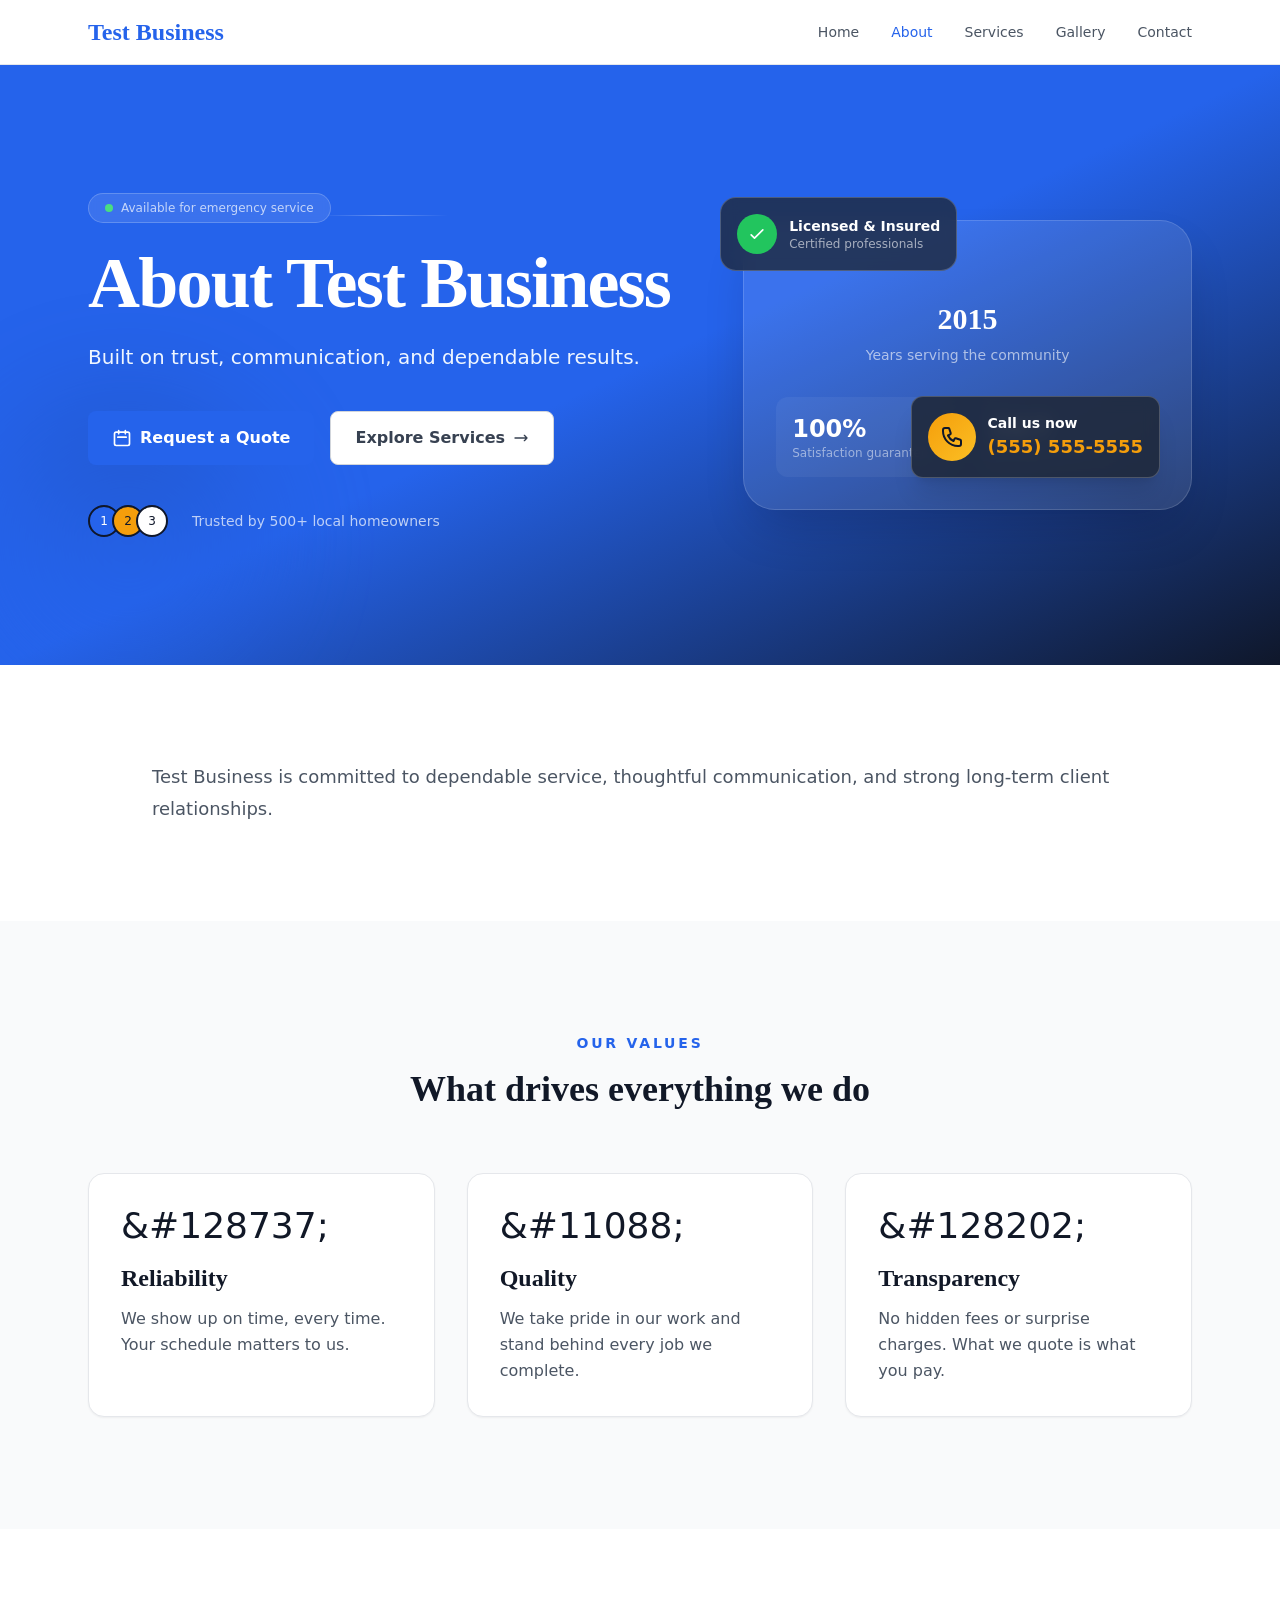
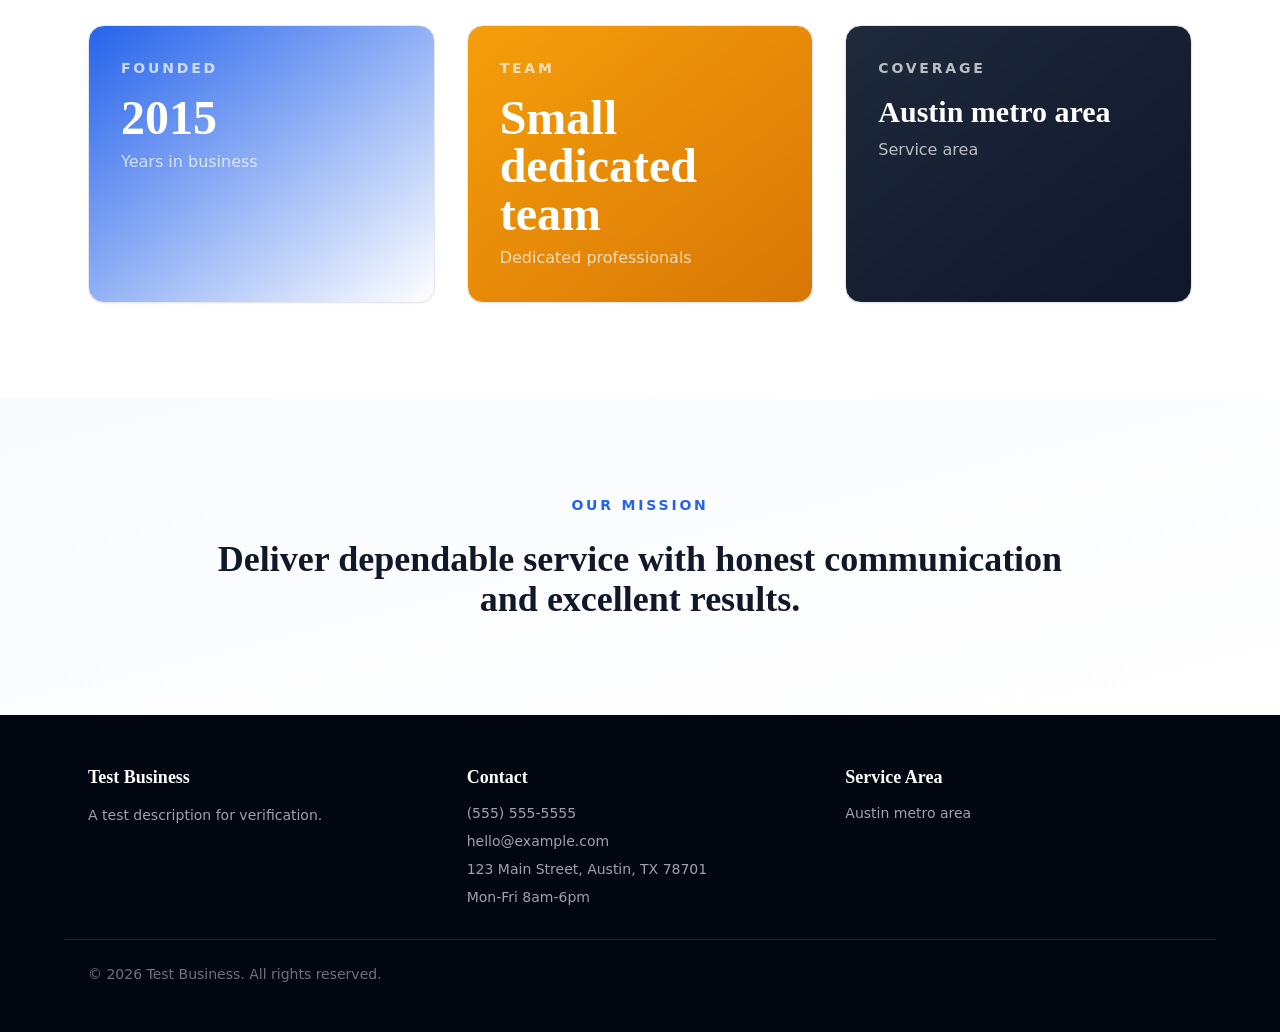
==== about/index.html @ 7e68ae22 "Deploy site from 5Pages" ====
<!DOCTYPE html><html lang="en" data-astro-cid-37fxchfa style="--primaryColor: #2563eb;--secondaryColor: #f59e0b;--displayFont: 'Playfair Display', Georgia, serif;--bodyFont: 'Inter', system-ui, sans-serif;"> <head><!-- Primary Meta Tags --><meta charset="utf-8"><meta name="viewport" content="width=device-width, initial-scale=1"><title>About Test Business</title><meta name="description" content="Learn about Test Business, the team, and the values behind the work."><meta name="author" content="Test Business"><meta name="robots" content="index, follow"><link rel="canonical" href="https://example.com/about/"><link rel="preconnect" href="https://fonts.googleapis.com"><link rel="preconnect" href="https://fonts.gstatic.com" crossorigin><link href="https://fonts.googleapis.com/css2?family=Inter:wght@400;500;600;700;800&family=Playfair+Display:wght@600;700&family=Cormorant+Garamond:wght@500;600;700&family=DM+Serif+Display:ital@0;1&family=Space+Grotesk:wght@500;700&family=Source+Sans+3:wght@400;500;600;700&display=swap" rel="stylesheet"><!-- Security & Anti-Phishing --><meta http-equiv="X-Frame-Options" content="SAMEORIGIN"><meta http-equiv="X-Content-Type-Options" content="nosniff"><meta http-equiv="X-XSS-Protection" content="1; mode=block"><meta name="referrer" content="strict-origin-when-cross-origin"><meta http-equiv="Content-Security-Policy" content="default-src 'self'; script-src 'self' https://unpkg.com https://cdnjs.cloudflare.com; style-src 'self' 'unsafe-inline' https://fonts.googleapis.com; font-src 'self' https://fonts.gstatic.com; img-src 'self' data: https:; connect-src 'self'; frame-src 'self' https://unpkg.com; base-uri 'self'; form-action 'self'; frame-ancestors 'self'; object-src 'none'"><!-- Open Graph / Facebook --><meta property="og:type" content="website"><meta property="og:url" content="https://example.com/about/"><meta property="og:title" content="About Test Business"><meta property="og:description" content="Learn about Test Business, the team, and the values behind the work."><meta property="og:site_name" content="Test Business"><meta property="og:locale" content="en_US"><meta property="og:image" content=""><meta property="og:image:width" content="1200"><meta property="og:image:height" content="630"><meta property="og:image:alt" content="About Test Business"><!-- Twitter --><meta name="twitter:card" content="summary_large_image"><meta name="twitter:url" content="https://example.com/about/"><meta name="twitter:title" content="About Test Business"><meta name="twitter:description" content="Learn about Test Business, the team, and the values behind the work."><meta name="twitter:image" content=""><!-- Additional SEO --><meta name="geo.placename" content="123 Main Street, Austin, TX 78701"><!-- Structured Data (JSON-LD) --><script type="application/ld+json">{"@context":"https://schema.org","@type":"LocalBusiness","name":"Test Business","description":"A professional local business website.","url":"https://example.com","telephone":"(555) 555-5555","email":"hello@example.com","address":{"@type":"PostalAddress","streetAddress":"123 Main Street, Austin, TX 78701","addressLocality":"","addressRegion":"","postalCode":"","addressCountry":"US"},"openingHours":"Mon-Fri 8am-6pm","sameAs":[]}</script><link rel="stylesheet" href="/_astro/about.smZhU6jT.css"></head> <body class="bg-white text-gray-900" data-astro-cid-37fxchfa style="--primaryColor: #2563eb;--secondaryColor: #f59e0b;--displayFont: 'Playfair Display', Georgia, serif;--bodyFont: 'Inter', system-ui, sans-serif;"> <a href="#main-content" class="sr-only focus:not-sr-only focus:absolute focus:left-4 focus:top-4 focus:z-50 focus:rounded focus:bg-white focus:px-4 focus:py-2 focus:text-sm focus:font-semibold focus:text-gray-900 focus:shadow" data-astro-cid-37fxchfa style="--primaryColor: #2563eb;--secondaryColor: #f59e0b;--displayFont: 'Playfair Display', Georgia, serif;--bodyFont: 'Inter', system-ui, sans-serif;">
Skip to content
</a> <header class="sticky top-0 z-40 border-b border-gray-200 backdrop-blur bg-white/95" data-astro-cid-37fxchfa style="--primaryColor: #2563eb;--secondaryColor: #f59e0b;--displayFont: 'Playfair Display', Georgia, serif;--bodyFont: 'Inter', system-ui, sans-serif;"> <nav class="mx-auto flex max-w-6xl items-center justify-between px-6 py-4" aria-label="Main navigation" data-astro-cid-37fxchfa style="--primaryColor: #2563eb;--secondaryColor: #f59e0b;--displayFont: 'Playfair Display', Georgia, serif;--bodyFont: 'Inter', system-ui, sans-serif;"> <a href="/" class="font-heading text-2xl font-bold text-primary" data-astro-cid-37fxchfa style="--primaryColor: #2563eb;--secondaryColor: #f59e0b;--displayFont: 'Playfair Display', Georgia, serif;--bodyFont: 'Inter', system-ui, sans-serif;">Test Business</a> <div class="hidden items-center gap-8 md:flex" data-astro-cid-37fxchfa style="--primaryColor: #2563eb;--secondaryColor: #f59e0b;--displayFont: 'Playfair Display', Georgia, serif;--bodyFont: 'Inter', system-ui, sans-serif;"> <a href="/" class="text-sm font-medium transition-colors hover:text-primary text-gray-600" data-astro-cid-37fxchfa style="--primaryColor: #2563eb;--secondaryColor: #f59e0b;--displayFont: 'Playfair Display', Georgia, serif;--bodyFont: 'Inter', system-ui, sans-serif;"> Home </a><a href="/about/" class="text-sm font-medium transition-colors hover:text-primary text-primary" data-astro-cid-37fxchfa style="--primaryColor: #2563eb;--secondaryColor: #f59e0b;--displayFont: 'Playfair Display', Georgia, serif;--bodyFont: 'Inter', system-ui, sans-serif;"> About </a><a href="/services/" class="text-sm font-medium transition-colors hover:text-primary text-gray-600" data-astro-cid-37fxchfa style="--primaryColor: #2563eb;--secondaryColor: #f59e0b;--displayFont: 'Playfair Display', Georgia, serif;--bodyFont: 'Inter', system-ui, sans-serif;"> Services </a><a href="/gallery/" class="text-sm font-medium transition-colors hover:text-primary text-gray-600" data-astro-cid-37fxchfa style="--primaryColor: #2563eb;--secondaryColor: #f59e0b;--displayFont: 'Playfair Display', Georgia, serif;--bodyFont: 'Inter', system-ui, sans-serif;"> Gallery </a><a href="/contact/" class="text-sm font-medium transition-colors hover:text-primary text-gray-600" data-astro-cid-37fxchfa style="--primaryColor: #2563eb;--secondaryColor: #f59e0b;--displayFont: 'Playfair Display', Georgia, serif;--bodyFont: 'Inter', system-ui, sans-serif;"> Contact </a> </div> <details class="relative md:hidden" data-astro-cid-37fxchfa style="--primaryColor: #2563eb;--secondaryColor: #f59e0b;--displayFont: 'Playfair Display', Georgia, serif;--bodyFont: 'Inter', system-ui, sans-serif;"> <summary class="list-none cursor-pointer rounded p-2 text-gray-700 focus:outline-none focus:ring-2 focus:ring-primary focus:ring-offset-2" aria-label="Open mobile navigation" data-astro-cid-37fxchfa style="--primaryColor: #2563eb;--secondaryColor: #f59e0b;--displayFont: 'Playfair Display', Georgia, serif;--bodyFont: 'Inter', system-ui, sans-serif;"> <svg class="h-6 w-6" fill="none" stroke="currentColor" viewBox="0 0 24 24" aria-hidden="true" data-astro-cid-37fxchfa style="--primaryColor: #2563eb;--secondaryColor: #f59e0b;--displayFont: 'Playfair Display', Georgia, serif;--bodyFont: 'Inter', system-ui, sans-serif;"> <path stroke-linecap="round" stroke-linejoin="round" stroke-width="2" d="M4 6h16M4 12h16M4 18h16" data-astro-cid-37fxchfa style="--primaryColor: #2563eb;--secondaryColor: #f59e0b;--displayFont: 'Playfair Display', Georgia, serif;--bodyFont: 'Inter', system-ui, sans-serif;"></path> </svg> </summary> <div class="absolute right-0 mt-3 min-w-48 rounded-xl border p-3 shadow-lg border-gray-200 bg-white" data-astro-cid-37fxchfa style="--primaryColor: #2563eb;--secondaryColor: #f59e0b;--displayFont: 'Playfair Display', Georgia, serif;--bodyFont: 'Inter', system-ui, sans-serif;"> <a href="/" class="block rounded-lg px-3 py-2 text-sm font-medium transition-colors hover:bg-gray-50 hover:text-primary text-gray-700" data-astro-cid-37fxchfa style="--primaryColor: #2563eb;--secondaryColor: #f59e0b;--displayFont: 'Playfair Display', Georgia, serif;--bodyFont: 'Inter', system-ui, sans-serif;"> Home </a><a href="/about/" class="block rounded-lg px-3 py-2 text-sm font-medium transition-colors hover:bg-gray-50 hover:text-primary bg-gray-50 text-primary" data-astro-cid-37fxchfa style="--primaryColor: #2563eb;--secondaryColor: #f59e0b;--displayFont: 'Playfair Display', Georgia, serif;--bodyFont: 'Inter', system-ui, sans-serif;"> About </a><a href="/services/" class="block rounded-lg px-3 py-2 text-sm font-medium transition-colors hover:bg-gray-50 hover:text-primary text-gray-700" data-astro-cid-37fxchfa style="--primaryColor: #2563eb;--secondaryColor: #f59e0b;--displayFont: 'Playfair Display', Georgia, serif;--bodyFont: 'Inter', system-ui, sans-serif;"> Services </a><a href="/gallery/" class="block rounded-lg px-3 py-2 text-sm font-medium transition-colors hover:bg-gray-50 hover:text-primary text-gray-700" data-astro-cid-37fxchfa style="--primaryColor: #2563eb;--secondaryColor: #f59e0b;--displayFont: 'Playfair Display', Georgia, serif;--bodyFont: 'Inter', system-ui, sans-serif;"> Gallery </a><a href="/contact/" class="block rounded-lg px-3 py-2 text-sm font-medium transition-colors hover:bg-gray-50 hover:text-primary text-gray-700" data-astro-cid-37fxchfa style="--primaryColor: #2563eb;--secondaryColor: #f59e0b;--displayFont: 'Playfair Display', Georgia, serif;--bodyFont: 'Inter', system-ui, sans-serif;"> Contact </a> </div> </details> </nav> </header> <main id="main-content" data-astro-cid-37fxchfa style="--primaryColor: #2563eb;--secondaryColor: #f59e0b;--displayFont: 'Playfair Display', Georgia, serif;--bodyFont: 'Inter', system-ui, sans-serif;">  <section class="relative overflow-hidden py-20 md:py-28 lg:py-32 bg-gradient-to-br from-primary via-primary to-slate-900 text-white"> <div class="absolute inset-0 overflow-hidden"> <div class="absolute -top-40 -right-40 h-80 w-80 rounded-full blur-3xl opacity-40 bg-[radial-gradient(circle_at_top_right,_rgba(255,255,255,0.18),_transparent_32%)]"></div> <div class="absolute bottom-0 left-0 h-64 w-64 rounded-full blur-3xl opacity-30 bg-gradient-to-t from-secondary/20 to-transparent"></div> <div class="absolute top-1/4 left-1/4 h-px w-32 bg-gradient-to-r from-white/0 via-white/30 to-white/0"></div> </div> <div class="relative mx-auto max-w-6xl px-6"> <div class="grid items-center gap-12 lg:grid-cols-[1.15fr_0.85fr]"> <div> <div class="inline-flex items-center gap-2 rounded-full border border-white/20 bg-white/10 px-4 py-1.5 text-xs font-medium backdrop-blur-sm"> <span class="h-2 w-2 rounded-full bg-green-400 animate-pulse"></span> <span class="text-white/70">Available for emergency service</span> </div> <h1 class="mt-6 font-heading text-4xl font-bold leading-[1.1] tracking-tight md:text-5xl lg:text-6xl xl:text-7xl">About Test Business</h1> <p class="mt-6 max-w-xl text-lg leading-relaxed md:text-xl text-blue-50">Built on trust, communication, and dependable results.</p> <div class="mt-10 flex flex-wrap gap-4"> <a href="/contact" class="inline-flex items-center gap-2 px-6 py-3.5 font-semibold transition-all hover:scale-105 hover:shadow-xl rounded-lg bg-primary text-white"> <svg class="h-5 w-5" fill="none" stroke="currentColor" viewBox="0 0 24 24"><path stroke-linecap="round" stroke-linejoin="round" stroke-width="2" d="M8 7V3m8 4V3m-9 8h10M5 21h14a2 2 0 002-2V7a2 2 0 00-2-2H5a2 2 0 00-2 2v12a2 2 0 002 2z"></path></svg>
Request a Quote
</a> <a href="/services" class="inline-flex items-center gap-2 px-6 py-3.5 font-semibold transition-all hover:bg-white/20 rounded-lg border border-gray-300 bg-white text-gray-700">
Explore Services
<svg class="h-4 w-4" fill="none" stroke="currentColor" viewBox="0 0 24 24"><path stroke-linecap="round" stroke-linejoin="round" stroke-width="2" d="M17 8l4 4m0 0l-4 4m4-4H3"></path></svg> </a> </div> <div class="mt-10 flex items-center gap-6 text-sm"> <div class="flex -space-x-2"> <div class="flex h-8 w-8 items-center justify-center rounded-full border-2 border-slate-900 text-xs font-medium bg-primary text-white">1</div><div class="flex h-8 w-8 items-center justify-center rounded-full border-2 border-slate-900 text-xs font-medium bg-secondary text-slate-900">2</div><div class="flex h-8 w-8 items-center justify-center rounded-full border-2 border-slate-900 text-xs font-medium bg-white text-slate-900">3</div> </div> <p class="text-white/70">Trusted by 500+ local homeowners</p> </div> </div> <div class="relative"> <div class="relative rounded-[2rem] border border-white/15 bg-white/10 p-8 text-center shadow-2xl shadow-slate-950/20 rounded-[2rem] border border-white/15 bg-white/10 p-10 text-white/80 shadow-2xl shadow-slate-950/20"> <div class="absolute -top-6 -left-6 rounded-2xl border border-white/20 bg-slate-800/80 p-4 backdrop-blur"> <div class="flex items-center gap-3"> <div class="flex h-10 w-10 items-center justify-center rounded-full bg-green-500"> <svg class="h-5 w-5 text-white" fill="none" stroke="currentColor" viewBox="0 0 24 24"><path stroke-linecap="round" stroke-linejoin="round" stroke-width="2" d="M5 13l4 4L19 7"></path></svg> </div> <div class="text-left"> <p class="text-sm font-semibold text-white">Licensed & Insured</p> <p class="text-xs text-white/60">Certified professionals</p> </div> </div> </div> <div class="mt-12"> <p class="font-heading text-3xl font-bold text-white">2015</p> <p class="mt-2 text-sm text-white/60">Years serving the community</p> </div> <div class="mt-8 grid grid-cols-2 gap-4 text-left"> <div class="rounded-xl bg-white/5 p-4"> <p class="text-2xl font-bold text-white">100%</p> <p class="text-xs text-white/50">Satisfaction guarantee</p> </div> <div class="rounded-xl bg-white/5 p-4"> <p class="text-2xl font-bold text-white">24/7</p> <p class="text-xs text-white/50">Emergency service</p> </div> </div> </div> <div class="absolute -bottom-4 -right-4 rounded-xl border border-white/20 bg-slate-800/90 p-4 shadow-xl backdrop-blur md:bottom-8 md:right-8"> <div class="flex items-center gap-3"> <div class="flex h-12 w-12 items-center justify-center rounded-full bg-gradient-to-br from-secondary to-amber-400"> <svg class="h-6 w-6 text-slate-900" fill="none" stroke="currentColor" viewBox="0 0 24 24"><path stroke-linecap="round" stroke-linejoin="round" stroke-width="2" d="M3 5a2 2 0 012-2h3.28a1 1 0 01.948.684l1.498 4.493a1 1 0 01-.502 1.21l-2.257 1.13a11.042 11.042 0 005.516 5.516l1.13-2.257a1 1 0 011.21-.502l4.493 1.498a1 1 0 01.684.949V19a2 2 0 01-2 2h-1C9.716 21 3 14.284 3 6V5z"></path></svg> </div> <div> <p class="text-sm font-semibold text-white">Call us now</p> <p class="text-lg font-bold text-secondary">(555) 555-5555</p> </div> </div> </div> </div> </div> </div> </section> <section class="py-16 md:py-24"> <div class="mx-auto max-w-5xl px-6"> <div class="prose max-w-none text-lg leading-8 text-gray-600"> <p>Test Business is committed to dependable service, thoughtful communication, and strong long-term client relationships.</p> </div> </div> </section> <section class="relative overflow-hidden py-20 md:py-28 bg-gray-50 py-16 md:py-24"> <div class="absolute inset-0 overflow-hidden"> <div class="absolute -right-32 -top-32 h-64 w-64 rounded-full bg-primary/10"></div> <div class="absolute -left-32 -bottom-32 h-64 w-64 rounded-full bg-secondary/10"></div> </div> <div class="relative mx-auto max-w-6xl px-6"> <div class="mx-auto mb-16 max-w-2xl text-center"> <p class="text-sm font-semibold uppercase tracking-[0.2em] text-primary">Our values</p> <h2 class="mt-4 font-heading text-4xl font-bold text-gray-900">What drives everything we do</h2> </div> <div class="grid gap-8 md:grid-cols-3"> <div class="group relative rounded-2xl border border-gray-200 bg-white p-8 shadow-sm transition-all hover:-translate-y-2 hover:shadow-xl"> <div class="absolute inset-0 rounded-2xl bg-gradient-to-br from-primary/5 to-secondary/5 opacity-0 transition-opacity group-hover:opacity-100"></div> <div class="relative"> <div class="text-4xl mb-4">&amp;#128737;</div> <h3 class="font-heading text-2xl font-semibold text-gray-900">Reliability</h3> <p class="mt-3 text-base leading-relaxed text-gray-600">We show up on time, every time. Your schedule matters to us.</p> </div> </div><div class="group relative rounded-2xl border border-gray-200 bg-white p-8 shadow-sm transition-all hover:-translate-y-2 hover:shadow-xl"> <div class="absolute inset-0 rounded-2xl bg-gradient-to-br from-primary/5 to-secondary/5 opacity-0 transition-opacity group-hover:opacity-100"></div> <div class="relative"> <div class="text-4xl mb-4">&amp;#11088;</div> <h3 class="font-heading text-2xl font-semibold text-gray-900">Quality</h3> <p class="mt-3 text-base leading-relaxed text-gray-600">We take pride in our work and stand behind every job we complete.</p> </div> </div><div class="group relative rounded-2xl border border-gray-200 bg-white p-8 shadow-sm transition-all hover:-translate-y-2 hover:shadow-xl"> <div class="absolute inset-0 rounded-2xl bg-gradient-to-br from-primary/5 to-secondary/5 opacity-0 transition-opacity group-hover:opacity-100"></div> <div class="relative"> <div class="text-4xl mb-4">&amp;#128202;</div> <h3 class="font-heading text-2xl font-semibold text-gray-900">Transparency</h3> <p class="mt-3 text-base leading-relaxed text-gray-600">No hidden fees or surprise charges. What we quote is what you pay.</p> </div> </div> </div> </div> </section> <section class="py-16 md:py-24"> <div class="mx-auto grid max-w-6xl gap-8 px-6 md:grid-cols-3"> <div class="relative overflow-hidden rounded-2xl bg-gradient-to-br from-primary to-primary/80 p-8 text-white rounded-2xl border border-gray-200 bg-white p-6 shadow-sm transition-transform hover:-translate-y-1 hover:shadow-lg"> <p class="text-sm font-semibold uppercase tracking-[0.2em] text-white/70">Founded</p> <h2 class="mt-4 font-heading text-5xl font-bold text-white">2015</h2> <p class="mt-2 text-white/70">Years in business</p> </div> <div class="relative overflow-hidden rounded-2xl bg-gradient-to-br from-secondary to-amber-600 p-8 text-white rounded-2xl border border-gray-200 bg-white p-6 shadow-sm transition-transform hover:-translate-y-1 hover:shadow-lg"> <p class="text-sm font-semibold uppercase tracking-[0.2em] text-white/70">Team</p> <h2 class="mt-4 font-heading text-5xl font-bold text-white">Small dedicated team</h2> <p class="mt-2 text-white/70">Dedicated professionals</p> </div> <div class="relative overflow-hidden rounded-2xl bg-gradient-to-br from-slate-800 to-slate-900 p-8 text-white rounded-2xl border border-gray-200 bg-white p-6 shadow-sm transition-transform hover:-translate-y-1 hover:shadow-lg"> <p class="text-sm font-semibold uppercase tracking-[0.2em] text-white/70">Coverage</p> <h2 class="mt-4 font-heading text-3xl font-bold text-white">Austin metro area</h2> <p class="mt-2 text-white/70">Service area</p> </div> </div> </section> <section class="bg-gradient-to-br from-slate-50 to-white py-20 md:py-24"> <div class="mx-auto max-w-4xl px-6 text-center"> <p class="text-sm font-semibold uppercase tracking-[0.2em] text-primary">Our mission</p> <h2 class="mt-6 font-heading text-3xl font-bold leading-relaxed md:text-4xl text-gray-900">Deliver dependable service with honest communication and excellent results.</h2> </div> </section>  </main> <footer class="bg-gray-950 text-gray-300 py-12" data-astro-cid-37fxchfa style="--primaryColor: #2563eb;--secondaryColor: #f59e0b;--displayFont: 'Playfair Display', Georgia, serif;--bodyFont: 'Inter', system-ui, sans-serif;"> <div class="mx-auto grid max-w-6xl gap-8 px-6 md:grid-cols-3" data-astro-cid-37fxchfa style="--primaryColor: #2563eb;--secondaryColor: #f59e0b;--displayFont: 'Playfair Display', Georgia, serif;--bodyFont: 'Inter', system-ui, sans-serif;"> <div data-astro-cid-37fxchfa style="--primaryColor: #2563eb;--secondaryColor: #f59e0b;--displayFont: 'Playfair Display', Georgia, serif;--bodyFont: 'Inter', system-ui, sans-serif;"> <h2 class="font-heading text-lg font-semibold text-white" data-astro-cid-37fxchfa style="--primaryColor: #2563eb;--secondaryColor: #f59e0b;--displayFont: 'Playfair Display', Georgia, serif;--bodyFont: 'Inter', system-ui, sans-serif;">Test Business</h2> <p class="mt-3 text-sm leading-6 text-gray-400" data-astro-cid-37fxchfa style="--primaryColor: #2563eb;--secondaryColor: #f59e0b;--displayFont: 'Playfair Display', Georgia, serif;--bodyFont: 'Inter', system-ui, sans-serif;">A test description for verification.</p> </div> <div data-astro-cid-37fxchfa style="--primaryColor: #2563eb;--secondaryColor: #f59e0b;--displayFont: 'Playfair Display', Georgia, serif;--bodyFont: 'Inter', system-ui, sans-serif;"> <h2 class="font-heading text-lg font-semibold text-white" data-astro-cid-37fxchfa style="--primaryColor: #2563eb;--secondaryColor: #f59e0b;--displayFont: 'Playfair Display', Georgia, serif;--bodyFont: 'Inter', system-ui, sans-serif;">Contact</h2> <div class="mt-3 space-y-2 text-sm text-gray-400" data-astro-cid-37fxchfa style="--primaryColor: #2563eb;--secondaryColor: #f59e0b;--displayFont: 'Playfair Display', Georgia, serif;--bodyFont: 'Inter', system-ui, sans-serif;"> <p data-astro-cid-37fxchfa style="--primaryColor: #2563eb;--secondaryColor: #f59e0b;--displayFont: 'Playfair Display', Georgia, serif;--bodyFont: 'Inter', system-ui, sans-serif;">(555) 555-5555</p> <p data-astro-cid-37fxchfa style="--primaryColor: #2563eb;--secondaryColor: #f59e0b;--displayFont: 'Playfair Display', Georgia, serif;--bodyFont: 'Inter', system-ui, sans-serif;">hello@example.com</p> <p data-astro-cid-37fxchfa style="--primaryColor: #2563eb;--secondaryColor: #f59e0b;--displayFont: 'Playfair Display', Georgia, serif;--bodyFont: 'Inter', system-ui, sans-serif;">123 Main Street, Austin, TX 78701</p> <p data-astro-cid-37fxchfa style="--primaryColor: #2563eb;--secondaryColor: #f59e0b;--displayFont: 'Playfair Display', Georgia, serif;--bodyFont: 'Inter', system-ui, sans-serif;">Mon-Fri 8am-6pm</p> </div> </div> <div data-astro-cid-37fxchfa style="--primaryColor: #2563eb;--secondaryColor: #f59e0b;--displayFont: 'Playfair Display', Georgia, serif;--bodyFont: 'Inter', system-ui, sans-serif;"> <h2 class="font-heading text-lg font-semibold text-white" data-astro-cid-37fxchfa style="--primaryColor: #2563eb;--secondaryColor: #f59e0b;--displayFont: 'Playfair Display', Georgia, serif;--bodyFont: 'Inter', system-ui, sans-serif;">Service Area</h2> <p class="mt-3 text-sm text-gray-400" data-astro-cid-37fxchfa style="--primaryColor: #2563eb;--secondaryColor: #f59e0b;--displayFont: 'Playfair Display', Georgia, serif;--bodyFont: 'Inter', system-ui, sans-serif;">Austin metro area</p> <div class="mt-4 flex flex-wrap gap-3" data-astro-cid-37fxchfa style="--primaryColor: #2563eb;--secondaryColor: #f59e0b;--displayFont: 'Playfair Display', Georgia, serif;--bodyFont: 'Inter', system-ui, sans-serif;">  </div> </div> </div> <div class="mx-auto mt-8 max-w-6xl border-t border-white/10 px-6 pt-6 text-sm text-gray-500" data-astro-cid-37fxchfa style="--primaryColor: #2563eb;--secondaryColor: #f59e0b;--displayFont: 'Playfair Display', Georgia, serif;--bodyFont: 'Inter', system-ui, sans-serif;">
&copy; 2026 Test Business. All rights reserved.
</div> </footer> </body></html>
---- _astro/about.smZhU6jT.css ----
*,:before,:after{--tw-border-spacing-x: 0;--tw-border-spacing-y: 0;--tw-translate-x: 0;--tw-translate-y: 0;--tw-rotate: 0;--tw-skew-x: 0;--tw-skew-y: 0;--tw-scale-x: 1;--tw-scale-y: 1;--tw-pan-x: ;--tw-pan-y: ;--tw-pinch-zoom: ;--tw-scroll-snap-strictness: proximity;--tw-gradient-from-position: ;--tw-gradient-via-position: ;--tw-gradient-to-position: ;--tw-ordinal: ;--tw-slashed-zero: ;--tw-numeric-figure: ;--tw-numeric-spacing: ;--tw-numeric-fraction: ;--tw-ring-inset: ;--tw-ring-offset-width: 0px;--tw-ring-offset-color: #fff;--tw-ring-color: rgb(59 130 246 / .5);--tw-ring-offset-shadow: 0 0 #0000;--tw-ring-shadow: 0 0 #0000;--tw-shadow: 0 0 #0000;--tw-shadow-colored: 0 0 #0000;--tw-blur: ;--tw-brightness: ;--tw-contrast: ;--tw-grayscale: ;--tw-hue-rotate: ;--tw-invert: ;--tw-saturate: ;--tw-sepia: ;--tw-drop-shadow: ;--tw-backdrop-blur: ;--tw-backdrop-brightness: ;--tw-backdrop-contrast: ;--tw-backdrop-grayscale: ;--tw-backdrop-hue-rotate: ;--tw-backdrop-invert: ;--tw-backdrop-opacity: ;--tw-backdrop-saturate: ;--tw-backdrop-sepia: ;--tw-contain-size: ;--tw-contain-layout: ;--tw-contain-paint: ;--tw-contain-style: }::backdrop{--tw-border-spacing-x: 0;--tw-border-spacing-y: 0;--tw-translate-x: 0;--tw-translate-y: 0;--tw-rotate: 0;--tw-skew-x: 0;--tw-skew-y: 0;--tw-scale-x: 1;--tw-scale-y: 1;--tw-pan-x: ;--tw-pan-y: ;--tw-pinch-zoom: ;--tw-scroll-snap-strictness: proximity;--tw-gradient-from-position: ;--tw-gradient-via-position: ;--tw-gradient-to-position: ;--tw-ordinal: ;--tw-slashed-zero: ;--tw-numeric-figure: ;--tw-numeric-spacing: ;--tw-numeric-fraction: ;--tw-ring-inset: ;--tw-ring-offset-width: 0px;--tw-ring-offset-color: #fff;--tw-ring-color: rgb(59 130 246 / .5);--tw-ring-offset-shadow: 0 0 #0000;--tw-ring-shadow: 0 0 #0000;--tw-shadow: 0 0 #0000;--tw-shadow-colored: 0 0 #0000;--tw-blur: ;--tw-brightness: ;--tw-contrast: ;--tw-grayscale: ;--tw-hue-rotate: ;--tw-invert: ;--tw-saturate: ;--tw-sepia: ;--tw-drop-shadow: ;--tw-backdrop-blur: ;--tw-backdrop-brightness: ;--tw-backdrop-contrast: ;--tw-backdrop-grayscale: ;--tw-backdrop-hue-rotate: ;--tw-backdrop-invert: ;--tw-backdrop-opacity: ;--tw-backdrop-saturate: ;--tw-backdrop-sepia: ;--tw-contain-size: ;--tw-contain-layout: ;--tw-contain-paint: ;--tw-contain-style: }*,:before,:after{box-sizing:border-box;border-width:0;border-style:solid;border-color:#e5e7eb}:before,:after{--tw-content: ""}html,:host{line-height:1.5;-webkit-text-size-adjust:100%;-moz-tab-size:4;-o-tab-size:4;tab-size:4;font-family:ui-sans-serif,system-ui,sans-serif,"Apple Color Emoji","Segoe UI Emoji",Segoe UI Symbol,"Noto Color Emoji";font-feature-settings:normal;font-variation-settings:normal;-webkit-tap-highlight-color:transparent}body{margin:0;line-height:inherit}hr{height:0;color:inherit;border-top-width:1px}abbr:where([title]){-webkit-text-decoration:underline dotted;text-decoration:underline dotted}h1,h2,h3,h4,h5,h6{font-size:inherit;font-weight:inherit}a{color:inherit;text-decoration:inherit}b,strong{font-weight:bolder}code,kbd,samp,pre{font-family:ui-monospace,SFMono-Regular,Menlo,Monaco,Consolas,Liberation Mono,Courier New,monospace;font-feature-settings:normal;font-variation-settings:normal;font-size:1em}small{font-size:80%}sub,sup{font-size:75%;line-height:0;position:relative;vertical-align:baseline}sub{bottom:-.25em}sup{top:-.5em}table{text-indent:0;border-color:inherit;border-collapse:collapse}button,input,optgroup,select,textarea{font-family:inherit;font-feature-settings:inherit;font-variation-settings:inherit;font-size:100%;font-weight:inherit;line-height:inherit;letter-spacing:inherit;color:inherit;margin:0;padding:0}button,select{text-transform:none}button,input:where([type=button]),input:where([type=reset]),input:where([type=submit]){-webkit-appearance:button;background-color:transparent;background-image:none}:-moz-focusring{outline:auto}:-moz-ui-invalid{box-shadow:none}progress{vertical-align:baseline}::-webkit-inner-spin-button,::-webkit-outer-spin-button{height:auto}[type=search]{-webkit-appearance:textfield;outline-offset:-2px}::-webkit-search-decoration{-webkit-appearance:none}::-webkit-file-upload-button{-webkit-appearance:button;font:inherit}summary{display:list-item}blockquote,dl,dd,h1,h2,h3,h4,h5,h6,hr,figure,p,pre{margin:0}fieldset{margin:0;padding:0}legend{padding:0}ol,ul,menu{list-style:none;margin:0;padding:0}dialog{padding:0}textarea{resize:vertical}input::-moz-placeholder,textarea::-moz-placeholder{opacity:1;color:#9ca3af}input::placeholder,textarea::placeholder{opacity:1;color:#9ca3af}button,[role=button]{cursor:pointer}:disabled{cursor:default}img,svg,video,canvas,audio,iframe,embed,object{display:block;vertical-align:middle}img,video{max-width:100%;height:auto}[hidden]:where(:not([hidden=until-found])){display:none}html{scroll-behavior:smooth}body{--tw-bg-opacity: 1;background-color:rgb(255 255 255 / var(--tw-bg-opacity, 1));--tw-text-opacity: 1;color:rgb(17 24 39 / var(--tw-text-opacity, 1));-webkit-font-smoothing:antialiased;-moz-osx-font-smoothing:grayscale;font-family:var(--font-body)}h1,h2,h3,h4{font-family:var(--font-display)}.sr-only{position:absolute;width:1px;height:1px;padding:0;margin:-1px;overflow:hidden;clip:rect(0,0,0,0);white-space:nowrap;border-width:0}.absolute{position:absolute}.relative{position:relative}.sticky{position:sticky}.inset-0{inset:0}.-bottom-32{bottom:-8rem}.-bottom-4{bottom:-1rem}.-bottom-6{bottom:-1.5rem}.-left-32{left:-8rem}.-left-6{left:-1.5rem}.-right-20{right:-5rem}.-right-32{right:-8rem}.-right-4{right:-1rem}.-right-40{right:-10rem}.-top-20{top:-5rem}.-top-3{top:-.75rem}.-top-32{top:-8rem}.-top-4{top:-1rem}.-top-40{top:-10rem}.-top-6{top:-1.5rem}.bottom-0{bottom:0}.bottom-1\/4{bottom:25%}.bottom-4{bottom:1rem}.left-0{left:0}.left-1\/2{left:50%}.left-1\/4{left:25%}.left-4{left:1rem}.left-\[-9999px\]{left:-9999px}.right-0{right:0}.right-1\/4{right:25%}.right-4{right:1rem}.top-0{top:0}.top-1\/4{top:25%}.z-40{z-index:40}.mx-auto{margin-left:auto;margin-right:auto}.mb-12{margin-bottom:3rem}.mb-16{margin-bottom:4rem}.mb-2{margin-bottom:.5rem}.mb-4{margin-bottom:1rem}.mt-0\.5{margin-top:.125rem}.mt-1{margin-top:.25rem}.mt-10{margin-top:2.5rem}.mt-12{margin-top:3rem}.mt-2{margin-top:.5rem}.mt-3{margin-top:.75rem}.mt-4{margin-top:1rem}.mt-6{margin-top:1.5rem}.mt-8{margin-top:2rem}.block{display:block}.flex{display:flex}.inline-flex{display:inline-flex}.grid{display:grid}.hidden{display:none}.aspect-\[4\/3\]{aspect-ratio:4/3}.h-10{height:2.5rem}.h-12{height:3rem}.h-16{height:4rem}.h-2{height:.5rem}.h-24{height:6rem}.h-32{height:8rem}.h-4{height:1rem}.h-40{height:10rem}.h-5{height:1.25rem}.h-6{height:1.5rem}.h-64{height:16rem}.h-72{height:18rem}.h-8{height:2rem}.h-80{height:20rem}.h-96{height:24rem}.h-full{height:100%}.h-px{height:1px}.max-h-0{max-height:0px}.min-h-\[70vh\]{min-height:70vh}.w-10{width:2.5rem}.w-12{width:3rem}.w-16{width:4rem}.w-2{width:.5rem}.w-24{width:6rem}.w-32{width:8rem}.w-4{width:1rem}.w-40{width:10rem}.w-5{width:1.25rem}.w-6{width:1.5rem}.w-64{width:16rem}.w-8{width:2rem}.w-80{width:20rem}.w-96{width:24rem}.w-full{width:100%}.min-w-48{min-width:12rem}.max-w-2xl{max-width:42rem}.max-w-4xl{max-width:56rem}.max-w-5xl{max-width:64rem}.max-w-6xl{max-width:72rem}.max-w-md{max-width:28rem}.max-w-none{max-width:none}.max-w-xl{max-width:36rem}.flex-shrink-0{flex-shrink:0}.-translate-x-1\/2{--tw-translate-x: -50%;transform:translate(var(--tw-translate-x),var(--tw-translate-y)) rotate(var(--tw-rotate)) skew(var(--tw-skew-x)) skewY(var(--tw-skew-y)) scaleX(var(--tw-scale-x)) scaleY(var(--tw-scale-y))}.translate-y-4{--tw-translate-y: 1rem;transform:translate(var(--tw-translate-x),var(--tw-translate-y)) rotate(var(--tw-rotate)) skew(var(--tw-skew-x)) skewY(var(--tw-skew-y)) scaleX(var(--tw-scale-x)) scaleY(var(--tw-scale-y))}.rotate-\[0\.2deg\]{--tw-rotate: .2deg;transform:translate(var(--tw-translate-x),var(--tw-translate-y)) rotate(var(--tw-rotate)) skew(var(--tw-skew-x)) skewY(var(--tw-skew-y)) scaleX(var(--tw-scale-x)) scaleY(var(--tw-scale-y))}.transform{transform:translate(var(--tw-translate-x),var(--tw-translate-y)) rotate(var(--tw-rotate)) skew(var(--tw-skew-x)) skewY(var(--tw-skew-y)) scaleX(var(--tw-scale-x)) scaleY(var(--tw-scale-y))}@keyframes pulse{50%{opacity:.5}}.animate-pulse{animation:pulse 2s cubic-bezier(.4,0,.6,1) infinite}.cursor-pointer{cursor:pointer}.resize-y{resize:vertical}.list-none{list-style-type:none}.grid-cols-1{grid-template-columns:repeat(1,minmax(0,1fr))}.grid-cols-2{grid-template-columns:repeat(2,minmax(0,1fr))}.flex-col{flex-direction:column}.flex-wrap{flex-wrap:wrap}.items-start{align-items:flex-start}.items-center{align-items:center}.justify-center{justify-content:center}.justify-between{justify-content:space-between}.gap-1{gap:.25rem}.gap-12{gap:3rem}.gap-2{gap:.5rem}.gap-3{gap:.75rem}.gap-4{gap:1rem}.gap-6{gap:1.5rem}.gap-8{gap:2rem}.-space-x-2>:not([hidden])~:not([hidden]){--tw-space-x-reverse: 0;margin-right:calc(-.5rem * var(--tw-space-x-reverse));margin-left:calc(-.5rem * calc(1 - var(--tw-space-x-reverse)))}.space-y-2>:not([hidden])~:not([hidden]){--tw-space-y-reverse: 0;margin-top:calc(.5rem * calc(1 - var(--tw-space-y-reverse)));margin-bottom:calc(.5rem * var(--tw-space-y-reverse))}.space-y-3>:not([hidden])~:not([hidden]){--tw-space-y-reverse: 0;margin-top:calc(.75rem * calc(1 - var(--tw-space-y-reverse)));margin-bottom:calc(.75rem * var(--tw-space-y-reverse))}.space-y-4>:not([hidden])~:not([hidden]){--tw-space-y-reverse: 0;margin-top:calc(1rem * calc(1 - var(--tw-space-y-reverse)));margin-bottom:calc(1rem * var(--tw-space-y-reverse))}.space-y-5>:not([hidden])~:not([hidden]){--tw-space-y-reverse: 0;margin-top:calc(1.25rem * calc(1 - var(--tw-space-y-reverse)));margin-bottom:calc(1.25rem * var(--tw-space-y-reverse))}.overflow-hidden{overflow:hidden}.rounded{border-radius:.25rem}.rounded-2xl{border-radius:1rem}.rounded-3xl{border-radius:1.5rem}.rounded-\[2rem\]{border-radius:2rem}.rounded-full{border-radius:9999px}.rounded-lg{border-radius:.5rem}.rounded-xl{border-radius:.75rem}.border{border-width:1px}.border-2{border-width:2px}.border-b{border-bottom-width:1px}.border-t{border-top-width:1px}.border-dashed{border-style:dashed}.border-gray-100{--tw-border-opacity: 1;border-color:rgb(243 244 246 / var(--tw-border-opacity, 1))}.border-gray-200{--tw-border-opacity: 1;border-color:rgb(229 231 235 / var(--tw-border-opacity, 1))}.border-gray-300{--tw-border-opacity: 1;border-color:rgb(209 213 219 / var(--tw-border-opacity, 1))}.border-green-200{--tw-border-opacity: 1;border-color:rgb(187 247 208 / var(--tw-border-opacity, 1))}.border-slate-600{--tw-border-opacity: 1;border-color:rgb(71 85 105 / var(--tw-border-opacity, 1))}.border-slate-900{--tw-border-opacity: 1;border-color:rgb(15 23 42 / var(--tw-border-opacity, 1))}.border-white\/10{border-color:#ffffff1a}.border-white\/15{border-color:#ffffff26}.border-white\/20{border-color:#fff3}.border-white\/30{border-color:#ffffff4d}.bg-gray-100{--tw-bg-opacity: 1;background-color:rgb(243 244 246 / var(--tw-bg-opacity, 1))}.bg-gray-50{--tw-bg-opacity: 1;background-color:rgb(249 250 251 / var(--tw-bg-opacity, 1))}.bg-gray-950{--tw-bg-opacity: 1;background-color:rgb(3 7 18 / var(--tw-bg-opacity, 1))}.bg-green-400{--tw-bg-opacity: 1;background-color:rgb(74 222 128 / var(--tw-bg-opacity, 1))}.bg-green-50{--tw-bg-opacity: 1;background-color:rgb(240 253 244 / var(--tw-bg-opacity, 1))}.bg-green-500{--tw-bg-opacity: 1;background-color:rgb(34 197 94 / var(--tw-bg-opacity, 1))}.bg-primary{background-color:var(--color-primary, #2563eb)}.bg-secondary{background-color:var(--color-secondary, #f59e0b)}.bg-slate-800\/80{background-color:#1e293bcc}.bg-slate-800\/90{background-color:#1e293be6}.bg-slate-900{--tw-bg-opacity: 1;background-color:rgb(15 23 42 / var(--tw-bg-opacity, 1))}.bg-slate-950{--tw-bg-opacity: 1;background-color:rgb(2 6 23 / var(--tw-bg-opacity, 1))}.bg-slate-950\/95{background-color:#020617f2}.bg-white{--tw-bg-opacity: 1;background-color:rgb(255 255 255 / var(--tw-bg-opacity, 1))}.bg-white\/10{background-color:#ffffff1a}.bg-white\/5{background-color:#ffffff0d}.bg-white\/95{background-color:#fffffff2}.bg-\[radial-gradient\(circle_at_top_right\,_rgba\(255\,255\,255\,0\.18\)\,_transparent_32\%\)\]{background-image:radial-gradient(circle at top right,rgba(255,255,255,.18),transparent 32%)}.bg-gradient-to-b{background-image:linear-gradient(to bottom,var(--tw-gradient-stops))}.bg-gradient-to-br{background-image:linear-gradient(to bottom right,var(--tw-gradient-stops))}.bg-gradient-to-r{background-image:linear-gradient(to right,var(--tw-gradient-stops))}.bg-gradient-to-t{background-image:linear-gradient(to top,var(--tw-gradient-stops))}.from-gray-50{--tw-gradient-from: #f9fafb var(--tw-gradient-from-position);--tw-gradient-to: rgb(249 250 251 / 0) var(--tw-gradient-to-position);--tw-gradient-stops: var(--tw-gradient-from), var(--tw-gradient-to)}.from-primary{--tw-gradient-from: var(--color-primary, #2563eb) var(--tw-gradient-from-position);--tw-gradient-to: rgb(255 255 255 / 0) var(--tw-gradient-to-position);--tw-gradient-stops: var(--tw-gradient-from), var(--tw-gradient-to)}.from-secondary{--tw-gradient-from: var(--color-secondary, #f59e0b) var(--tw-gradient-from-position);--tw-gradient-to: rgb(255 255 255 / 0) var(--tw-gradient-to-position);--tw-gradient-stops: var(--tw-gradient-from), var(--tw-gradient-to)}.from-slate-50{--tw-gradient-from: #f8fafc var(--tw-gradient-from-position);--tw-gradient-to: rgb(248 250 252 / 0) var(--tw-gradient-to-position);--tw-gradient-stops: var(--tw-gradient-from), var(--tw-gradient-to)}.from-slate-800{--tw-gradient-from: #1e293b var(--tw-gradient-from-position);--tw-gradient-to: rgb(30 41 59 / 0) var(--tw-gradient-to-position);--tw-gradient-stops: var(--tw-gradient-from), var(--tw-gradient-to)}.from-slate-900{--tw-gradient-from: #0f172a var(--tw-gradient-from-position);--tw-gradient-to: rgb(15 23 42 / 0) var(--tw-gradient-to-position);--tw-gradient-stops: var(--tw-gradient-from), var(--tw-gradient-to)}.from-slate-900\/80{--tw-gradient-from: rgb(15 23 42 / .8) var(--tw-gradient-from-position);--tw-gradient-to: rgb(15 23 42 / 0) var(--tw-gradient-to-position);--tw-gradient-stops: var(--tw-gradient-from), var(--tw-gradient-to)}.from-white{--tw-gradient-from: #fff var(--tw-gradient-from-position);--tw-gradient-to: rgb(255 255 255 / 0) var(--tw-gradient-to-position);--tw-gradient-stops: var(--tw-gradient-from), var(--tw-gradient-to)}.from-white\/0{--tw-gradient-from: rgb(255 255 255 / 0) var(--tw-gradient-from-position);--tw-gradient-to: rgb(255 255 255 / 0) var(--tw-gradient-to-position);--tw-gradient-stops: var(--tw-gradient-from), var(--tw-gradient-to)}.via-gray-50{--tw-gradient-to: rgb(249 250 251 / 0) var(--tw-gradient-to-position);--tw-gradient-stops: var(--tw-gradient-from), #f9fafb var(--tw-gradient-via-position), var(--tw-gradient-to)}.via-gray-50\/50{--tw-gradient-to: rgb(249 250 251 / 0) var(--tw-gradient-to-position);--tw-gradient-stops: var(--tw-gradient-from), rgb(249 250 251 / .5) var(--tw-gradient-via-position), var(--tw-gradient-to)}.via-primary{--tw-gradient-to: rgb(255 255 255 / 0) var(--tw-gradient-to-position);--tw-gradient-stops: var(--tw-gradient-from), var(--color-primary, #2563eb) var(--tw-gradient-via-position), var(--tw-gradient-to)}.via-slate-800{--tw-gradient-to: rgb(30 41 59 / 0) var(--tw-gradient-to-position);--tw-gradient-stops: var(--tw-gradient-from), #1e293b var(--tw-gradient-via-position), var(--tw-gradient-to)}.via-slate-900\/20{--tw-gradient-to: rgb(15 23 42 / 0) var(--tw-gradient-to-position);--tw-gradient-stops: var(--tw-gradient-from), rgb(15 23 42 / .2) var(--tw-gradient-via-position), var(--tw-gradient-to)}.via-transparent{--tw-gradient-to: rgb(0 0 0 / 0) var(--tw-gradient-to-position);--tw-gradient-stops: var(--tw-gradient-from), transparent var(--tw-gradient-via-position), var(--tw-gradient-to)}.via-white{--tw-gradient-to: rgb(255 255 255 / 0) var(--tw-gradient-to-position);--tw-gradient-stops: var(--tw-gradient-from), #fff var(--tw-gradient-via-position), var(--tw-gradient-to)}.via-white\/30{--tw-gradient-to: rgb(255 255 255 / 0) var(--tw-gradient-to-position);--tw-gradient-stops: var(--tw-gradient-from), rgb(255 255 255 / .3) var(--tw-gradient-via-position), var(--tw-gradient-to)}.to-amber-400{--tw-gradient-to: #fbbf24 var(--tw-gradient-to-position)}.to-amber-600{--tw-gradient-to: #d97706 var(--tw-gradient-to-position)}.to-slate-900{--tw-gradient-to: #0f172a var(--tw-gradient-to-position)}.to-transparent{--tw-gradient-to: transparent var(--tw-gradient-to-position)}.to-white{--tw-gradient-to: #fff var(--tw-gradient-to-position)}.to-white\/0{--tw-gradient-to: rgb(255 255 255 / 0) var(--tw-gradient-to-position)}.object-cover{-o-object-fit:cover;object-fit:cover}.p-10{padding:2.5rem}.p-2{padding:.5rem}.p-3{padding:.75rem}.p-4{padding:1rem}.p-6{padding:1.5rem}.p-8{padding:2rem}.px-3{padding-left:.75rem;padding-right:.75rem}.px-4{padding-left:1rem;padding-right:1rem}.px-6{padding-left:1.5rem;padding-right:1.5rem}.px-8{padding-left:2rem;padding-right:2rem}.py-1{padding-top:.25rem;padding-bottom:.25rem}.py-1\.5{padding-top:.375rem;padding-bottom:.375rem}.py-12{padding-top:3rem;padding-bottom:3rem}.py-16{padding-top:4rem;padding-bottom:4rem}.py-2{padding-top:.5rem;padding-bottom:.5rem}.py-20{padding-top:5rem;padding-bottom:5rem}.py-3{padding-top:.75rem;padding-bottom:.75rem}.py-3\.5{padding-top:.875rem;padding-bottom:.875rem}.py-4{padding-top:1rem;padding-bottom:1rem}.pb-6{padding-bottom:1.5rem}.pr-4{padding-right:1rem}.pt-6{padding-top:1.5rem}.text-left{text-align:left}.text-center{text-align:center}.font-heading{font-family:Playfair Display,Georgia,serif}.text-2xl{font-size:1.5rem;line-height:2rem}.text-3xl{font-size:1.875rem;line-height:2.25rem}.text-4xl{font-size:2.25rem;line-height:2.5rem}.text-5xl{font-size:3rem;line-height:1}.text-base{font-size:1rem;line-height:1.5rem}.text-lg{font-size:1.125rem;line-height:1.75rem}.text-sm{font-size:.875rem;line-height:1.25rem}.text-xl{font-size:1.25rem;line-height:1.75rem}.text-xs{font-size:.75rem;line-height:1rem}.font-bold{font-weight:700}.font-medium{font-weight:500}.font-semibold{font-weight:600}.uppercase{text-transform:uppercase}.leading-6{line-height:1.5rem}.leading-7{line-height:1.75rem}.leading-8{line-height:2rem}.leading-\[1\.1\]{line-height:1.1}.leading-relaxed{line-height:1.625}.tracking-\[0\.24em\]{letter-spacing:.24em}.tracking-\[0\.2em\]{letter-spacing:.2em}.tracking-tight{letter-spacing:-.025em}.text-blue-50{--tw-text-opacity: 1;color:rgb(239 246 255 / var(--tw-text-opacity, 1))}.text-gray-300{--tw-text-opacity: 1;color:rgb(209 213 219 / var(--tw-text-opacity, 1))}.text-gray-400{--tw-text-opacity: 1;color:rgb(156 163 175 / var(--tw-text-opacity, 1))}.text-gray-500{--tw-text-opacity: 1;color:rgb(107 114 128 / var(--tw-text-opacity, 1))}.text-gray-600{--tw-text-opacity: 1;color:rgb(75 85 99 / var(--tw-text-opacity, 1))}.text-gray-700{--tw-text-opacity: 1;color:rgb(55 65 81 / var(--tw-text-opacity, 1))}.text-gray-900{--tw-text-opacity: 1;color:rgb(17 24 39 / var(--tw-text-opacity, 1))}.text-green-500{--tw-text-opacity: 1;color:rgb(34 197 94 / var(--tw-text-opacity, 1))}.text-green-800{--tw-text-opacity: 1;color:rgb(22 101 52 / var(--tw-text-opacity, 1))}.text-green-900{--tw-text-opacity: 1;color:rgb(20 83 45 / var(--tw-text-opacity, 1))}.text-primary{color:var(--color-primary, #2563eb)}.text-secondary{color:var(--color-secondary, #f59e0b)}.text-slate-300{--tw-text-opacity: 1;color:rgb(203 213 225 / var(--tw-text-opacity, 1))}.text-slate-600{--tw-text-opacity: 1;color:rgb(71 85 105 / var(--tw-text-opacity, 1))}.text-slate-900{--tw-text-opacity: 1;color:rgb(15 23 42 / var(--tw-text-opacity, 1))}.text-slate-950{--tw-text-opacity: 1;color:rgb(2 6 23 / var(--tw-text-opacity, 1))}.text-white{--tw-text-opacity: 1;color:rgb(255 255 255 / var(--tw-text-opacity, 1))}.text-white\/50{color:#ffffff80}.text-white\/60{color:#fff9}.text-white\/70{color:#ffffffb3}.text-white\/80{color:#fffc}.underline-offset-4{text-underline-offset:4px}.opacity-0{opacity:0}.opacity-30{opacity:.3}.opacity-40{opacity:.4}.shadow-2xl{--tw-shadow: 0 25px 50px -12px rgb(0 0 0 / .25);--tw-shadow-colored: 0 25px 50px -12px var(--tw-shadow-color);box-shadow:var(--tw-ring-offset-shadow, 0 0 #0000),var(--tw-ring-shadow, 0 0 #0000),var(--tw-shadow)}.shadow-lg{--tw-shadow: 0 10px 15px -3px rgb(0 0 0 / .1), 0 4px 6px -4px rgb(0 0 0 / .1);--tw-shadow-colored: 0 10px 15px -3px var(--tw-shadow-color), 0 4px 6px -4px var(--tw-shadow-color);box-shadow:var(--tw-ring-offset-shadow, 0 0 #0000),var(--tw-ring-shadow, 0 0 #0000),var(--tw-shadow)}.shadow-sm{--tw-shadow: 0 1px 2px 0 rgb(0 0 0 / .05);--tw-shadow-colored: 0 1px 2px 0 var(--tw-shadow-color);box-shadow:var(--tw-ring-offset-shadow, 0 0 #0000),var(--tw-ring-shadow, 0 0 #0000),var(--tw-shadow)}.shadow-xl{--tw-shadow: 0 20px 25px -5px rgb(0 0 0 / .1), 0 8px 10px -6px rgb(0 0 0 / .1);--tw-shadow-colored: 0 20px 25px -5px var(--tw-shadow-color), 0 8px 10px -6px var(--tw-shadow-color);box-shadow:var(--tw-ring-offset-shadow, 0 0 #0000),var(--tw-ring-shadow, 0 0 #0000),var(--tw-shadow)}.shadow-slate-950\/20{--tw-shadow-color: rgb(2 6 23 / .2);--tw-shadow: var(--tw-shadow-colored)}.shadow-slate-950\/30{--tw-shadow-color: rgb(2 6 23 / .3);--tw-shadow: var(--tw-shadow-colored)}.outline-none{outline:2px solid transparent;outline-offset:2px}.blur-3xl{--tw-blur: blur(64px);filter:var(--tw-blur) var(--tw-brightness) var(--tw-contrast) var(--tw-grayscale) var(--tw-hue-rotate) var(--tw-invert) var(--tw-saturate) var(--tw-sepia) var(--tw-drop-shadow)}.filter{filter:var(--tw-blur) var(--tw-brightness) var(--tw-contrast) var(--tw-grayscale) var(--tw-hue-rotate) var(--tw-invert) var(--tw-saturate) var(--tw-sepia) var(--tw-drop-shadow)}.backdrop-blur{--tw-backdrop-blur: blur(8px);backdrop-filter:var(--tw-backdrop-blur) var(--tw-backdrop-brightness) var(--tw-backdrop-contrast) var(--tw-backdrop-grayscale) var(--tw-backdrop-hue-rotate) var(--tw-backdrop-invert) var(--tw-backdrop-opacity) var(--tw-backdrop-saturate) var(--tw-backdrop-sepia)}.backdrop-blur-sm{--tw-backdrop-blur: blur(4px);backdrop-filter:var(--tw-backdrop-blur) var(--tw-backdrop-brightness) var(--tw-backdrop-contrast) var(--tw-backdrop-grayscale) var(--tw-backdrop-hue-rotate) var(--tw-backdrop-invert) var(--tw-backdrop-opacity) var(--tw-backdrop-saturate) var(--tw-backdrop-sepia)}.transition{transition-property:color,background-color,border-color,text-decoration-color,fill,stroke,opacity,box-shadow,transform,filter,backdrop-filter;transition-timing-function:cubic-bezier(.4,0,.2,1);transition-duration:.15s}.transition-all{transition-property:all;transition-timing-function:cubic-bezier(.4,0,.2,1);transition-duration:.15s}.transition-colors{transition-property:color,background-color,border-color,text-decoration-color,fill,stroke;transition-timing-function:cubic-bezier(.4,0,.2,1);transition-duration:.15s}.transition-opacity{transition-property:opacity;transition-timing-function:cubic-bezier(.4,0,.2,1);transition-duration:.15s}.transition-transform{transition-property:transform;transition-timing-function:cubic-bezier(.4,0,.2,1);transition-duration:.15s}.duration-300{transition-duration:.3s}.duration-500{transition-duration:.5s}:root{--color-primary: #2563eb;--color-secondary: #f59e0b;--font-display: "Playfair Display", Georgia, serif;--font-body: "Inter", system-ui, sans-serif}@media (prefers-reduced-motion: no-preference){html{scroll-behavior:smooth}}.placeholder\:text-gray-400::-moz-placeholder{--tw-text-opacity: 1;color:rgb(156 163 175 / var(--tw-text-opacity, 1))}.placeholder\:text-gray-400::placeholder{--tw-text-opacity: 1;color:rgb(156 163 175 / var(--tw-text-opacity, 1))}.hover\:-translate-y-0\.5:hover{--tw-translate-y: -.125rem;transform:translate(var(--tw-translate-x),var(--tw-translate-y)) rotate(var(--tw-rotate)) skew(var(--tw-skew-x)) skewY(var(--tw-skew-y)) scaleX(var(--tw-scale-x)) scaleY(var(--tw-scale-y))}.hover\:-translate-y-1:hover{--tw-translate-y: -.25rem;transform:translate(var(--tw-translate-x),var(--tw-translate-y)) rotate(var(--tw-rotate)) skew(var(--tw-skew-x)) skewY(var(--tw-skew-y)) scaleX(var(--tw-scale-x)) scaleY(var(--tw-scale-y))}.hover\:-translate-y-2:hover{--tw-translate-y: -.5rem;transform:translate(var(--tw-translate-x),var(--tw-translate-y)) rotate(var(--tw-rotate)) skew(var(--tw-skew-x)) skewY(var(--tw-skew-y)) scaleX(var(--tw-scale-x)) scaleY(var(--tw-scale-y))}.hover\:scale-105:hover{--tw-scale-x: 1.05;--tw-scale-y: 1.05;transform:translate(var(--tw-translate-x),var(--tw-translate-y)) rotate(var(--tw-rotate)) skew(var(--tw-skew-x)) skewY(var(--tw-skew-y)) scaleX(var(--tw-scale-x)) scaleY(var(--tw-scale-y))}.hover\:bg-gray-50:hover{--tw-bg-opacity: 1;background-color:rgb(249 250 251 / var(--tw-bg-opacity, 1))}.hover\:bg-slate-800:hover{--tw-bg-opacity: 1;background-color:rgb(30 41 59 / var(--tw-bg-opacity, 1))}.hover\:bg-white\/10:hover{background-color:#ffffff1a}.hover\:bg-white\/20:hover{background-color:#fff3}.hover\:bg-white\/5:hover{background-color:#ffffff0d}.hover\:text-primary:hover{color:var(--color-primary, #2563eb)}.hover\:text-white:hover{--tw-text-opacity: 1;color:rgb(255 255 255 / var(--tw-text-opacity, 1))}.hover\:underline:hover{text-decoration-line:underline}.hover\:opacity-90:hover{opacity:.9}.hover\:shadow-lg:hover{--tw-shadow: 0 10px 15px -3px rgb(0 0 0 / .1), 0 4px 6px -4px rgb(0 0 0 / .1);--tw-shadow-colored: 0 10px 15px -3px var(--tw-shadow-color), 0 4px 6px -4px var(--tw-shadow-color);box-shadow:var(--tw-ring-offset-shadow, 0 0 #0000),var(--tw-ring-shadow, 0 0 #0000),var(--tw-shadow)}.hover\:shadow-md:hover{--tw-shadow: 0 4px 6px -1px rgb(0 0 0 / .1), 0 2px 4px -2px rgb(0 0 0 / .1);--tw-shadow-colored: 0 4px 6px -1px var(--tw-shadow-color), 0 2px 4px -2px var(--tw-shadow-color);box-shadow:var(--tw-ring-offset-shadow, 0 0 #0000),var(--tw-ring-shadow, 0 0 #0000),var(--tw-shadow)}.hover\:shadow-xl:hover{--tw-shadow: 0 20px 25px -5px rgb(0 0 0 / .1), 0 8px 10px -6px rgb(0 0 0 / .1);--tw-shadow-colored: 0 20px 25px -5px var(--tw-shadow-color), 0 8px 10px -6px var(--tw-shadow-color);box-shadow:var(--tw-ring-offset-shadow, 0 0 #0000),var(--tw-ring-shadow, 0 0 #0000),var(--tw-shadow)}.focus\:not-sr-only:focus{position:static;width:auto;height:auto;padding:0;margin:0;overflow:visible;clip:auto;white-space:normal}.focus\:absolute:focus{position:absolute}.focus\:left-4:focus{left:1rem}.focus\:top-4:focus{top:1rem}.focus\:z-50:focus{z-index:50}.focus\:rounded:focus{border-radius:.25rem}.focus\:border-primary:focus{border-color:var(--color-primary, #2563eb)}.focus\:bg-white:focus{--tw-bg-opacity: 1;background-color:rgb(255 255 255 / var(--tw-bg-opacity, 1))}.focus\:px-4:focus{padding-left:1rem;padding-right:1rem}.focus\:py-2:focus{padding-top:.5rem;padding-bottom:.5rem}.focus\:text-sm:focus{font-size:.875rem;line-height:1.25rem}.focus\:font-semibold:focus{font-weight:600}.focus\:text-gray-900:focus{--tw-text-opacity: 1;color:rgb(17 24 39 / var(--tw-text-opacity, 1))}.focus\:shadow:focus{--tw-shadow: 0 1px 3px 0 rgb(0 0 0 / .1), 0 1px 2px -1px rgb(0 0 0 / .1);--tw-shadow-colored: 0 1px 3px 0 var(--tw-shadow-color), 0 1px 2px -1px var(--tw-shadow-color);box-shadow:var(--tw-ring-offset-shadow, 0 0 #0000),var(--tw-ring-shadow, 0 0 #0000),var(--tw-shadow)}.focus\:outline-none:focus{outline:2px solid transparent;outline-offset:2px}.focus\:ring-2:focus{--tw-ring-offset-shadow: var(--tw-ring-inset) 0 0 0 var(--tw-ring-offset-width) var(--tw-ring-offset-color);--tw-ring-shadow: var(--tw-ring-inset) 0 0 0 calc(2px + var(--tw-ring-offset-width)) var(--tw-ring-color);box-shadow:var(--tw-ring-offset-shadow),var(--tw-ring-shadow),var(--tw-shadow, 0 0 #0000)}.focus\:ring-primary:focus{--tw-ring-color: var(--color-primary, #2563eb)}.focus\:ring-offset-2:focus{--tw-ring-offset-width: 2px}.group:hover .group-hover\:translate-y-0{--tw-translate-y: 0px;transform:translate(var(--tw-translate-x),var(--tw-translate-y)) rotate(var(--tw-rotate)) skew(var(--tw-skew-x)) skewY(var(--tw-skew-y)) scaleX(var(--tw-scale-x)) scaleY(var(--tw-scale-y))}.group:hover .group-hover\:scale-110{--tw-scale-x: 1.1;--tw-scale-y: 1.1;transform:translate(var(--tw-translate-x),var(--tw-translate-y)) rotate(var(--tw-rotate)) skew(var(--tw-skew-x)) skewY(var(--tw-skew-y)) scaleX(var(--tw-scale-x)) scaleY(var(--tw-scale-y))}.group:hover .group-hover\:text-primary{color:var(--color-primary, #2563eb)}.group:hover .group-hover\:opacity-100{opacity:1}.peer:checked~.peer-checked\:block{display:block}.peer:checked~.peer-checked\:max-h-40{max-height:10rem}.peer:checked~.peer-checked\:rotate-180{--tw-rotate: 180deg;transform:translate(var(--tw-translate-x),var(--tw-translate-y)) rotate(var(--tw-rotate)) skew(var(--tw-skew-x)) skewY(var(--tw-skew-y)) scaleX(var(--tw-scale-x)) scaleY(var(--tw-scale-y))}@media (min-width: 640px){.sm\:grid-cols-2{grid-template-columns:repeat(2,minmax(0,1fr))}.sm\:flex-row{flex-direction:row}.sm\:justify-center{justify-content:center}.sm\:text-5xl{font-size:3rem;line-height:1}}@media (min-width: 768px){.md\:bottom-8{bottom:2rem}.md\:right-8{right:2rem}.md\:flex{display:flex}.md\:hidden{display:none}.md\:grid-cols-2{grid-template-columns:repeat(2,minmax(0,1fr))}.md\:grid-cols-3{grid-template-columns:repeat(3,minmax(0,1fr))}.md\:grid-cols-4{grid-template-columns:repeat(4,minmax(0,1fr))}.md\:py-16{padding-top:4rem;padding-bottom:4rem}.md\:py-24{padding-top:6rem;padding-bottom:6rem}.md\:py-28{padding-top:7rem;padding-bottom:7rem}.md\:text-4xl{font-size:2.25rem;line-height:2.5rem}.md\:text-5xl{font-size:3rem;line-height:1}.md\:text-xl{font-size:1.25rem;line-height:1.75rem}}@media (min-width: 1024px){.lg\:grid-cols-3{grid-template-columns:repeat(3,minmax(0,1fr))}.lg\:grid-cols-\[0\.95fr_1\.05fr\]{grid-template-columns:.95fr 1.05fr}.lg\:grid-cols-\[1\.15fr_0\.85fr\]{grid-template-columns:1.15fr .85fr}.lg\:grid-cols-\[1\.2fr_0\.8fr\]{grid-template-columns:1.2fr .8fr}.lg\:py-32{padding-top:8rem;padding-bottom:8rem}.lg\:text-5xl{font-size:3rem;line-height:1}.lg\:text-6xl{font-size:3.75rem;line-height:1}}@media (min-width: 1280px){.xl\:grid-cols-3{grid-template-columns:repeat(3,minmax(0,1fr))}.xl\:text-7xl{font-size:4.5rem;line-height:1}}:root{--color-primary: var(--primaryColor);--color-secondary: var(--secondaryColor);--font-display: var(--displayFont);--font-body: var(--bodyFont)}
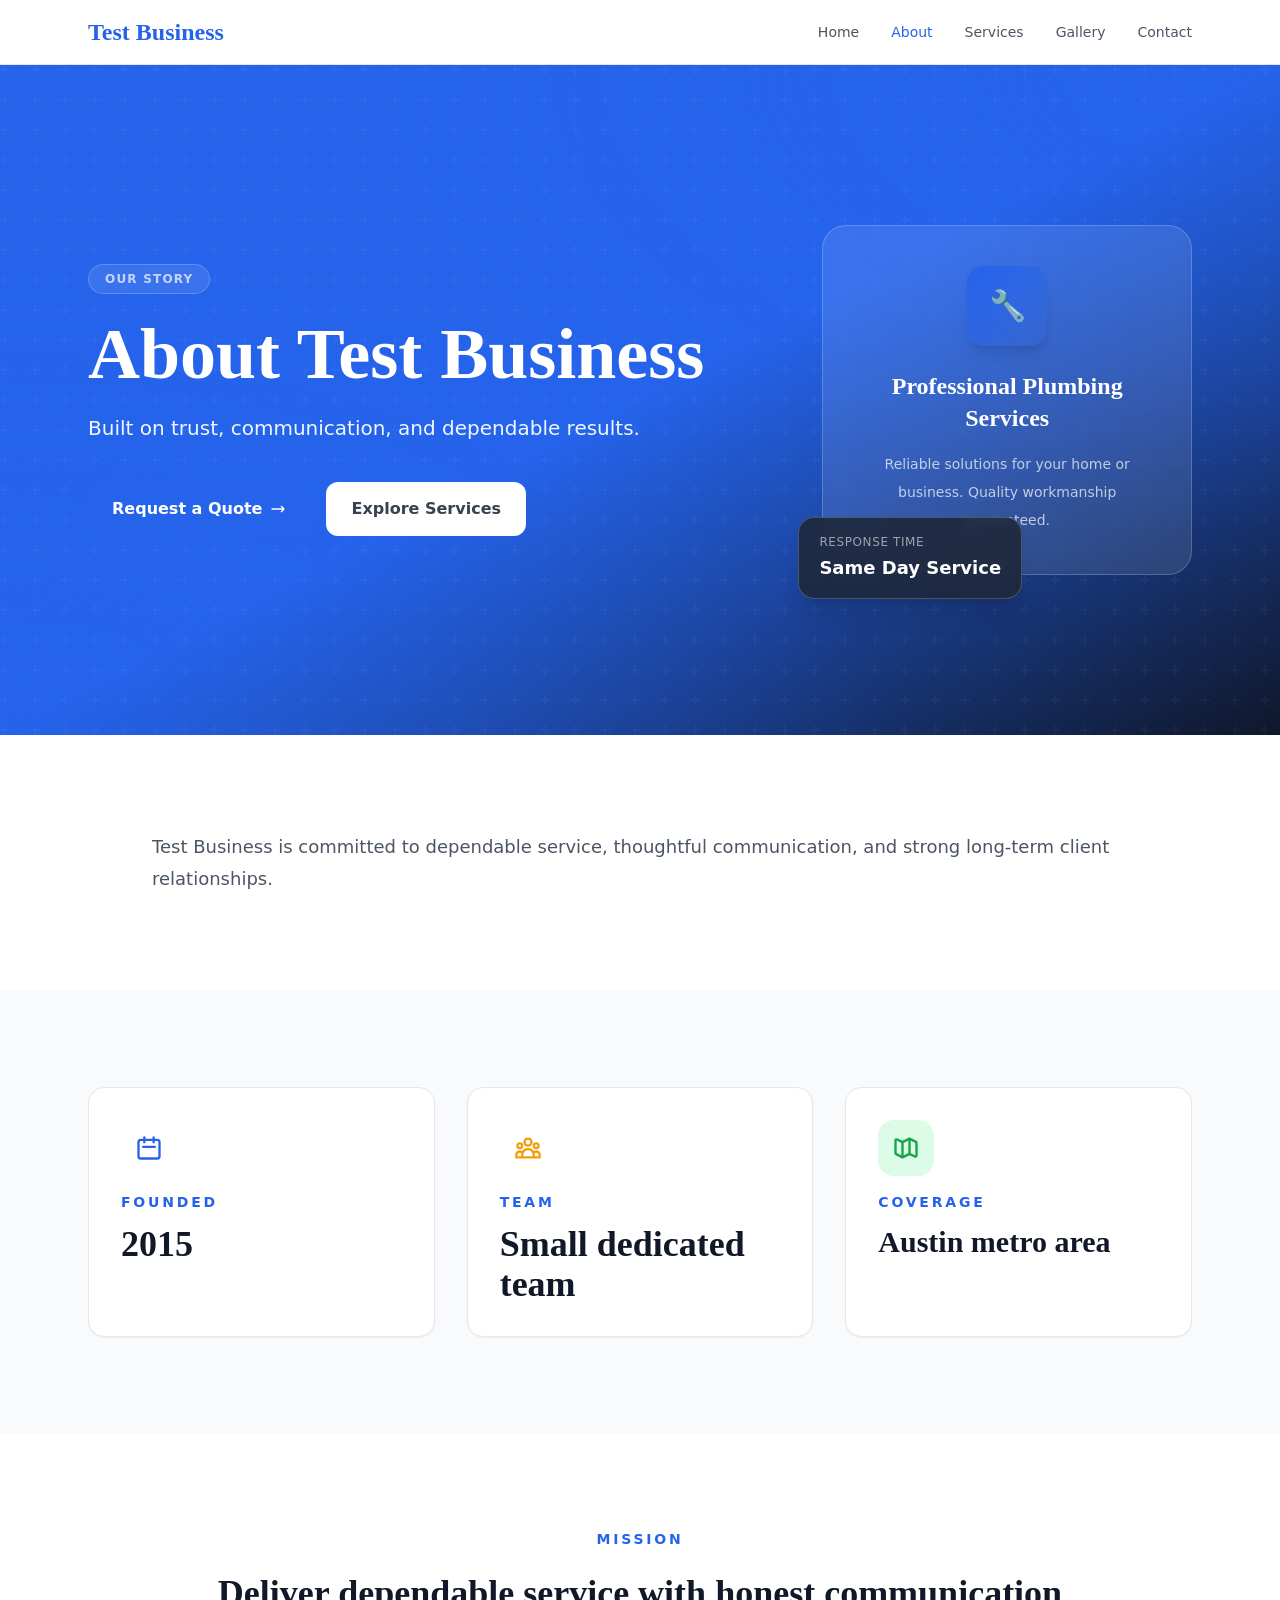
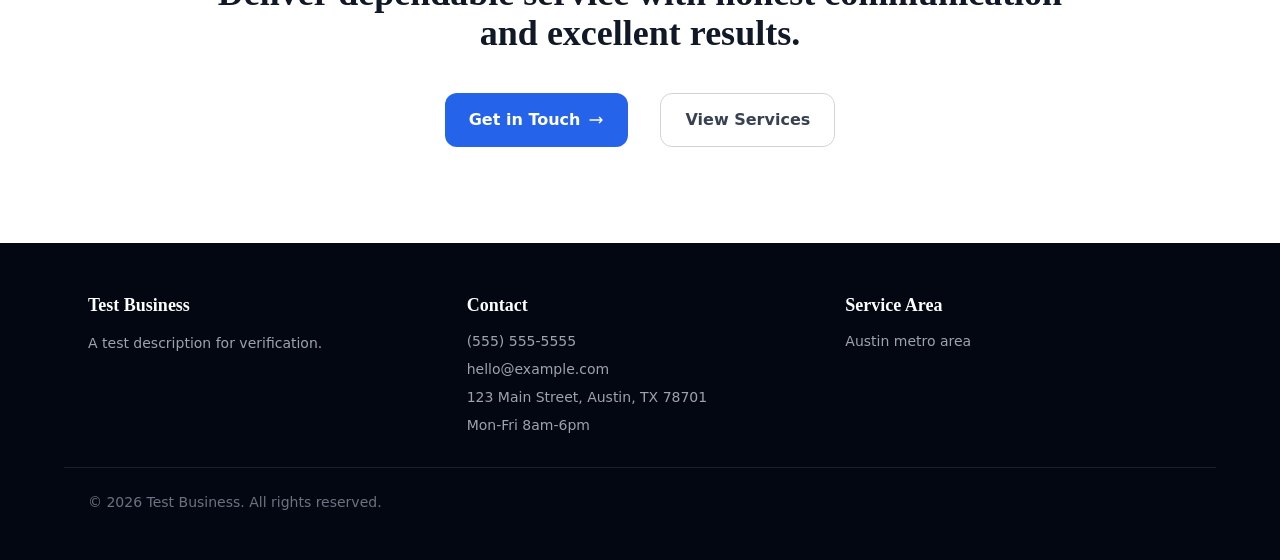
==== commit 8d69f9c8: "Deploy site from 5Pages" ====
--- a/about/index.html
+++ b/about/index.html
@@ -1,9 +1,13 @@
-<!DOCTYPE html><html lang="en" data-astro-cid-37fxchfa style="--primaryColor: #2563eb;--secondaryColor: #f59e0b;--displayFont: 'Playfair Display', Georgia, serif;--bodyFont: 'Inter', system-ui, sans-serif;"> <head><!-- Primary Meta Tags --><meta charset="utf-8"><meta name="viewport" content="width=device-width, initial-scale=1"><title>About Test Business</title><meta name="description" content="Learn about Test Business, the team, and the values behind the work."><meta name="author" content="Test Business"><meta name="robots" content="index, follow"><link rel="canonical" href="https://example.com/about/"><link rel="preconnect" href="https://fonts.googleapis.com"><link rel="preconnect" href="https://fonts.gstatic.com" crossorigin><link href="https://fonts.googleapis.com/css2?family=Inter:wght@400;500;600;700;800&family=Playfair+Display:wght@600;700&family=Cormorant+Garamond:wght@500;600;700&family=DM+Serif+Display:ital@0;1&family=Space+Grotesk:wght@500;700&family=Source+Sans+3:wght@400;500;600;700&display=swap" rel="stylesheet"><!-- Security & Anti-Phishing --><meta http-equiv="X-Frame-Options" content="SAMEORIGIN"><meta http-equiv="X-Content-Type-Options" content="nosniff"><meta http-equiv="X-XSS-Protection" content="1; mode=block"><meta name="referrer" content="strict-origin-when-cross-origin"><meta http-equiv="Content-Security-Policy" content="default-src 'self'; script-src 'self' https://unpkg.com https://cdnjs.cloudflare.com; style-src 'self' 'unsafe-inline' https://fonts.googleapis.com; font-src 'self' https://fonts.gstatic.com; img-src 'self' data: https:; connect-src 'self'; frame-src 'self' https://unpkg.com; base-uri 'self'; form-action 'self'; frame-ancestors 'self'; object-src 'none'"><!-- Open Graph / Facebook --><meta property="og:type" content="website"><meta property="og:url" content="https://example.com/about/"><meta property="og:title" content="About Test Business"><meta property="og:description" content="Learn about Test Business, the team, and the values behind the work."><meta property="og:site_name" content="Test Business"><meta property="og:locale" content="en_US"><meta property="og:image" content=""><meta property="og:image:width" content="1200"><meta property="og:image:height" content="630"><meta property="og:image:alt" content="About Test Business"><!-- Twitter --><meta name="twitter:card" content="summary_large_image"><meta name="twitter:url" content="https://example.com/about/"><meta name="twitter:title" content="About Test Business"><meta name="twitter:description" content="Learn about Test Business, the team, and the values behind the work."><meta name="twitter:image" content=""><!-- Additional SEO --><meta name="geo.placename" content="123 Main Street, Austin, TX 78701"><!-- Structured Data (JSON-LD) --><script type="application/ld+json">{"@context":"https://schema.org","@type":"LocalBusiness","name":"Test Business","description":"A professional local business website.","url":"https://example.com","telephone":"(555) 555-5555","email":"hello@example.com","address":{"@type":"PostalAddress","streetAddress":"123 Main Street, Austin, TX 78701","addressLocality":"","addressRegion":"","postalCode":"","addressCountry":"US"},"openingHours":"Mon-Fri 8am-6pm","sameAs":[]}</script><link rel="stylesheet" href="/_astro/about.smZhU6jT.css"></head> <body class="bg-white text-gray-900" data-astro-cid-37fxchfa style="--primaryColor: #2563eb;--secondaryColor: #f59e0b;--displayFont: 'Playfair Display', Georgia, serif;--bodyFont: 'Inter', system-ui, sans-serif;"> <a href="#main-content" class="sr-only focus:not-sr-only focus:absolute focus:left-4 focus:top-4 focus:z-50 focus:rounded focus:bg-white focus:px-4 focus:py-2 focus:text-sm focus:font-semibold focus:text-gray-900 focus:shadow" data-astro-cid-37fxchfa style="--primaryColor: #2563eb;--secondaryColor: #f59e0b;--displayFont: 'Playfair Display', Georgia, serif;--bodyFont: 'Inter', system-ui, sans-serif;">
+<!DOCTYPE html><html lang="en" data-astro-cid-37fxchfa style="--primaryColor: #2563eb;--secondaryColor: #f59e0b;--displayFont: 'Playfair Display', Georgia, serif;--bodyFont: 'Inter', system-ui, sans-serif;"> <head><!-- Primary Meta Tags --><meta charset="utf-8"><meta name="viewport" content="width=device-width, initial-scale=1"><title>About Test Business</title><meta name="description" content="Learn about Test Business, the team, and the values behind the work."><meta name="author" content="Test Business"><meta name="robots" content="index, follow"><link rel="canonical" href="https://example.com/about/"><link rel="preconnect" href="https://fonts.googleapis.com"><link rel="preconnect" href="https://fonts.gstatic.com" crossorigin><link href="https://fonts.googleapis.com/css2?family=Inter:wght@400;500;600;700;800&family=Playfair+Display:wght@600;700&family=Cormorant+Garamond:wght@500;600;700&family=DM+Serif+Display:ital@0;1&family=Space+Grotesk:wght@500;700&family=Source+Sans+3:wght@400;500;600;700&display=swap" rel="stylesheet"><!-- Security & Anti-Phishing --><meta http-equiv="X-Frame-Options" content="SAMEORIGIN"><meta http-equiv="X-Content-Type-Options" content="nosniff"><meta http-equiv="X-XSS-Protection" content="1; mode=block"><meta name="referrer" content="strict-origin-when-cross-origin"><meta http-equiv="Content-Security-Policy" content="default-src 'self'; script-src 'self' https://unpkg.com https://cdnjs.cloudflare.com; style-src 'self' 'unsafe-inline' https://fonts.googleapis.com; font-src 'self' https://fonts.gstatic.com; img-src 'self' data: https:; connect-src 'self'; frame-src 'self' https://unpkg.com; base-uri 'self'; form-action 'self'; frame-ancestors 'self'; object-src 'none'"><!-- Open Graph / Facebook --><meta property="og:type" content="website"><meta property="og:url" content="https://example.com/about/"><meta property="og:title" content="About Test Business"><meta property="og:description" content="Learn about Test Business, the team, and the values behind the work."><meta property="og:site_name" content="Test Business"><meta property="og:locale" content="en_US"><meta property="og:image" content=""><meta property="og:image:width" content="1200"><meta property="og:image:height" content="630"><meta property="og:image:alt" content="About Test Business"><!-- Twitter --><meta name="twitter:card" content="summary_large_image"><meta name="twitter:url" content="https://example.com/about/"><meta name="twitter:title" content="About Test Business"><meta name="twitter:description" content="Learn about Test Business, the team, and the values behind the work."><meta name="twitter:image" content=""><!-- Additional SEO --><meta name="geo.placename" content="123 Main Street, Austin, TX 78701"><!-- Structured Data (JSON-LD) --><script type="application/ld+json">{"@context":"https://schema.org","@type":"LocalBusiness","name":"Test Business","description":"A professional local business website.","url":"https://example.com","telephone":"(555) 555-5555","email":"hello@example.com","address":{"@type":"PostalAddress","streetAddress":"123 Main Street, Austin, TX 78701","addressLocality":"","addressRegion":"","postalCode":"","addressCountry":"US"},"openingHours":"Mon-Fri 8am-6pm","sameAs":[]}</script><link rel="stylesheet" href="/_astro/about.I2y4wBwG.css"></head> <body class="bg-white text-gray-900" data-astro-cid-37fxchfa style="--primaryColor: #2563eb;--secondaryColor: #f59e0b;--displayFont: 'Playfair Display', Georgia, serif;--bodyFont: 'Inter', system-ui, sans-serif;"> <a href="#main-content" class="sr-only focus:not-sr-only focus:absolute focus:left-4 focus:top-4 focus:z-50 focus:rounded focus:bg-white focus:px-4 focus:py-2 focus:text-sm focus:font-semibold focus:text-gray-900 focus:shadow" data-astro-cid-37fxchfa style="--primaryColor: #2563eb;--secondaryColor: #f59e0b;--displayFont: 'Playfair Display', Georgia, serif;--bodyFont: 'Inter', system-ui, sans-serif;">
 Skip to content
-</a> <header class="sticky top-0 z-40 border-b border-gray-200 backdrop-blur bg-white/95" data-astro-cid-37fxchfa style="--primaryColor: #2563eb;--secondaryColor: #f59e0b;--displayFont: 'Playfair Display', Georgia, serif;--bodyFont: 'Inter', system-ui, sans-serif;"> <nav class="mx-auto flex max-w-6xl items-center justify-between px-6 py-4" aria-label="Main navigation" data-astro-cid-37fxchfa style="--primaryColor: #2563eb;--secondaryColor: #f59e0b;--displayFont: 'Playfair Display', Georgia, serif;--bodyFont: 'Inter', system-ui, sans-serif;"> <a href="/" class="font-heading text-2xl font-bold text-primary" data-astro-cid-37fxchfa style="--primaryColor: #2563eb;--secondaryColor: #f59e0b;--displayFont: 'Playfair Display', Georgia, serif;--bodyFont: 'Inter', system-ui, sans-serif;">Test Business</a> <div class="hidden items-center gap-8 md:flex" data-astro-cid-37fxchfa style="--primaryColor: #2563eb;--secondaryColor: #f59e0b;--displayFont: 'Playfair Display', Georgia, serif;--bodyFont: 'Inter', system-ui, sans-serif;"> <a href="/" class="text-sm font-medium transition-colors hover:text-primary text-gray-600" data-astro-cid-37fxchfa style="--primaryColor: #2563eb;--secondaryColor: #f59e0b;--displayFont: 'Playfair Display', Georgia, serif;--bodyFont: 'Inter', system-ui, sans-serif;"> Home </a><a href="/about/" class="text-sm font-medium transition-colors hover:text-primary text-primary" data-astro-cid-37fxchfa style="--primaryColor: #2563eb;--secondaryColor: #f59e0b;--displayFont: 'Playfair Display', Georgia, serif;--bodyFont: 'Inter', system-ui, sans-serif;"> About </a><a href="/services/" class="text-sm font-medium transition-colors hover:text-primary text-gray-600" data-astro-cid-37fxchfa style="--primaryColor: #2563eb;--secondaryColor: #f59e0b;--displayFont: 'Playfair Display', Georgia, serif;--bodyFont: 'Inter', system-ui, sans-serif;"> Services </a><a href="/gallery/" class="text-sm font-medium transition-colors hover:text-primary text-gray-600" data-astro-cid-37fxchfa style="--primaryColor: #2563eb;--secondaryColor: #f59e0b;--displayFont: 'Playfair Display', Georgia, serif;--bodyFont: 'Inter', system-ui, sans-serif;"> Gallery </a><a href="/contact/" class="text-sm font-medium transition-colors hover:text-primary text-gray-600" data-astro-cid-37fxchfa style="--primaryColor: #2563eb;--secondaryColor: #f59e0b;--displayFont: 'Playfair Display', Georgia, serif;--bodyFont: 'Inter', system-ui, sans-serif;"> Contact </a> </div> <details class="relative md:hidden" data-astro-cid-37fxchfa style="--primaryColor: #2563eb;--secondaryColor: #f59e0b;--displayFont: 'Playfair Display', Georgia, serif;--bodyFont: 'Inter', system-ui, sans-serif;"> <summary class="list-none cursor-pointer rounded p-2 text-gray-700 focus:outline-none focus:ring-2 focus:ring-primary focus:ring-offset-2" aria-label="Open mobile navigation" data-astro-cid-37fxchfa style="--primaryColor: #2563eb;--secondaryColor: #f59e0b;--displayFont: 'Playfair Display', Georgia, serif;--bodyFont: 'Inter', system-ui, sans-serif;"> <svg class="h-6 w-6" fill="none" stroke="currentColor" viewBox="0 0 24 24" aria-hidden="true" data-astro-cid-37fxchfa style="--primaryColor: #2563eb;--secondaryColor: #f59e0b;--displayFont: 'Playfair Display', Georgia, serif;--bodyFont: 'Inter', system-ui, sans-serif;"> <path stroke-linecap="round" stroke-linejoin="round" stroke-width="2" d="M4 6h16M4 12h16M4 18h16" data-astro-cid-37fxchfa style="--primaryColor: #2563eb;--secondaryColor: #f59e0b;--displayFont: 'Playfair Display', Georgia, serif;--bodyFont: 'Inter', system-ui, sans-serif;"></path> </svg> </summary> <div class="absolute right-0 mt-3 min-w-48 rounded-xl border p-3 shadow-lg border-gray-200 bg-white" data-astro-cid-37fxchfa style="--primaryColor: #2563eb;--secondaryColor: #f59e0b;--displayFont: 'Playfair Display', Georgia, serif;--bodyFont: 'Inter', system-ui, sans-serif;"> <a href="/" class="block rounded-lg px-3 py-2 text-sm font-medium transition-colors hover:bg-gray-50 hover:text-primary text-gray-700" data-astro-cid-37fxchfa style="--primaryColor: #2563eb;--secondaryColor: #f59e0b;--displayFont: 'Playfair Display', Georgia, serif;--bodyFont: 'Inter', system-ui, sans-serif;"> Home </a><a href="/about/" class="block rounded-lg px-3 py-2 text-sm font-medium transition-colors hover:bg-gray-50 hover:text-primary bg-gray-50 text-primary" data-astro-cid-37fxchfa style="--primaryColor: #2563eb;--secondaryColor: #f59e0b;--displayFont: 'Playfair Display', Georgia, serif;--bodyFont: 'Inter', system-ui, sans-serif;"> About </a><a href="/services/" class="block rounded-lg px-3 py-2 text-sm font-medium transition-colors hover:bg-gray-50 hover:text-primary text-gray-700" data-astro-cid-37fxchfa style="--primaryColor: #2563eb;--secondaryColor: #f59e0b;--displayFont: 'Playfair Display', Georgia, serif;--bodyFont: 'Inter', system-ui, sans-serif;"> Services </a><a href="/gallery/" class="block rounded-lg px-3 py-2 text-sm font-medium transition-colors hover:bg-gray-50 hover:text-primary text-gray-700" data-astro-cid-37fxchfa style="--primaryColor: #2563eb;--secondaryColor: #f59e0b;--displayFont: 'Playfair Display', Georgia, serif;--bodyFont: 'Inter', system-ui, sans-serif;"> Gallery </a><a href="/contact/" class="block rounded-lg px-3 py-2 text-sm font-medium transition-colors hover:bg-gray-50 hover:text-primary text-gray-700" data-astro-cid-37fxchfa style="--primaryColor: #2563eb;--secondaryColor: #f59e0b;--displayFont: 'Playfair Display', Georgia, serif;--bodyFont: 'Inter', system-ui, sans-serif;"> Contact </a> </div> </details> </nav> </header> <main id="main-content" data-astro-cid-37fxchfa style="--primaryColor: #2563eb;--secondaryColor: #f59e0b;--displayFont: 'Playfair Display', Georgia, serif;--bodyFont: 'Inter', system-ui, sans-serif;">  <section class="relative overflow-hidden py-20 md:py-28 lg:py-32 bg-gradient-to-br from-primary via-primary to-slate-900 text-white"> <div class="absolute inset-0 overflow-hidden"> <div class="absolute -top-40 -right-40 h-80 w-80 rounded-full blur-3xl opacity-40 bg-[radial-gradient(circle_at_top_right,_rgba(255,255,255,0.18),_transparent_32%)]"></div> <div class="absolute bottom-0 left-0 h-64 w-64 rounded-full blur-3xl opacity-30 bg-gradient-to-t from-secondary/20 to-transparent"></div> <div class="absolute top-1/4 left-1/4 h-px w-32 bg-gradient-to-r from-white/0 via-white/30 to-white/0"></div> </div> <div class="relative mx-auto max-w-6xl px-6"> <div class="grid items-center gap-12 lg:grid-cols-[1.15fr_0.85fr]"> <div> <div class="inline-flex items-center gap-2 rounded-full border border-white/20 bg-white/10 px-4 py-1.5 text-xs font-medium backdrop-blur-sm"> <span class="h-2 w-2 rounded-full bg-green-400 animate-pulse"></span> <span class="text-white/70">Available for emergency service</span> </div> <h1 class="mt-6 font-heading text-4xl font-bold leading-[1.1] tracking-tight md:text-5xl lg:text-6xl xl:text-7xl">About Test Business</h1> <p class="mt-6 max-w-xl text-lg leading-relaxed md:text-xl text-blue-50">Built on trust, communication, and dependable results.</p> <div class="mt-10 flex flex-wrap gap-4"> <a href="/contact" class="inline-flex items-center gap-2 px-6 py-3.5 font-semibold transition-all hover:scale-105 hover:shadow-xl rounded-lg bg-primary text-white"> <svg class="h-5 w-5" fill="none" stroke="currentColor" viewBox="0 0 24 24"><path stroke-linecap="round" stroke-linejoin="round" stroke-width="2" d="M8 7V3m8 4V3m-9 8h10M5 21h14a2 2 0 002-2V7a2 2 0 00-2-2H5a2 2 0 00-2 2v12a2 2 0 002 2z"></path></svg>
+</a> <header class="sticky top-0 z-40 border-b border-gray-200 backdrop-blur bg-white/95" data-astro-cid-37fxchfa style="--primaryColor: #2563eb;--secondaryColor: #f59e0b;--displayFont: 'Playfair Display', Georgia, serif;--bodyFont: 'Inter', system-ui, sans-serif;"> <nav class="mx-auto flex max-w-6xl items-center justify-between px-6 py-4" aria-label="Main navigation" data-astro-cid-37fxchfa style="--primaryColor: #2563eb;--secondaryColor: #f59e0b;--displayFont: 'Playfair Display', Georgia, serif;--bodyFont: 'Inter', system-ui, sans-serif;"> <a href="/" class="font-heading text-2xl font-bold text-primary" data-astro-cid-37fxchfa style="--primaryColor: #2563eb;--secondaryColor: #f59e0b;--displayFont: 'Playfair Display', Georgia, serif;--bodyFont: 'Inter', system-ui, sans-serif;">Test Business</a> <div class="hidden items-center gap-8 md:flex" data-astro-cid-37fxchfa style="--primaryColor: #2563eb;--secondaryColor: #f59e0b;--displayFont: 'Playfair Display', Georgia, serif;--bodyFont: 'Inter', system-ui, sans-serif;"> <a href="/" class="text-sm font-medium transition-colors hover:text-primary text-gray-600" data-astro-cid-37fxchfa style="--primaryColor: #2563eb;--secondaryColor: #f59e0b;--displayFont: 'Playfair Display', Georgia, serif;--bodyFont: 'Inter', system-ui, sans-serif;"> Home </a><a href="/about/" class="text-sm font-medium transition-colors hover:text-primary text-primary" data-astro-cid-37fxchfa style="--primaryColor: #2563eb;--secondaryColor: #f59e0b;--displayFont: 'Playfair Display', Georgia, serif;--bodyFont: 'Inter', system-ui, sans-serif;"> About </a><a href="/services/" class="text-sm font-medium transition-colors hover:text-primary text-gray-600" data-astro-cid-37fxchfa style="--primaryColor: #2563eb;--secondaryColor: #f59e0b;--displayFont: 'Playfair Display', Georgia, serif;--bodyFont: 'Inter', system-ui, sans-serif;"> Services </a><a href="/gallery/" class="text-sm font-medium transition-colors hover:text-primary text-gray-600" data-astro-cid-37fxchfa style="--primaryColor: #2563eb;--secondaryColor: #f59e0b;--displayFont: 'Playfair Display', Georgia, serif;--bodyFont: 'Inter', system-ui, sans-serif;"> Gallery </a><a href="/contact/" class="text-sm font-medium transition-colors hover:text-primary text-gray-600" data-astro-cid-37fxchfa style="--primaryColor: #2563eb;--secondaryColor: #f59e0b;--displayFont: 'Playfair Display', Georgia, serif;--bodyFont: 'Inter', system-ui, sans-serif;"> Contact </a> </div> <details class="relative md:hidden" data-astro-cid-37fxchfa style="--primaryColor: #2563eb;--secondaryColor: #f59e0b;--displayFont: 'Playfair Display', Georgia, serif;--bodyFont: 'Inter', system-ui, sans-serif;"> <summary class="list-none cursor-pointer rounded p-2 text-gray-700 focus:outline-none focus:ring-2 focus:ring-primary focus:ring-offset-2" aria-label="Open mobile navigation" data-astro-cid-37fxchfa style="--primaryColor: #2563eb;--secondaryColor: #f59e0b;--displayFont: 'Playfair Display', Georgia, serif;--bodyFont: 'Inter', system-ui, sans-serif;"> <svg class="h-6 w-6" fill="none" stroke="currentColor" viewBox="0 0 24 24" aria-hidden="true" data-astro-cid-37fxchfa style="--primaryColor: #2563eb;--secondaryColor: #f59e0b;--displayFont: 'Playfair Display', Georgia, serif;--bodyFont: 'Inter', system-ui, sans-serif;"> <path stroke-linecap="round" stroke-linejoin="round" stroke-width="2" d="M4 6h16M4 12h16M4 18h16" data-astro-cid-37fxchfa style="--primaryColor: #2563eb;--secondaryColor: #f59e0b;--displayFont: 'Playfair Display', Georgia, serif;--bodyFont: 'Inter', system-ui, sans-serif;"></path> </svg> </summary> <div class="absolute right-0 mt-3 min-w-48 rounded-xl border p-3 shadow-lg border-gray-200 bg-white" data-astro-cid-37fxchfa style="--primaryColor: #2563eb;--secondaryColor: #f59e0b;--displayFont: 'Playfair Display', Georgia, serif;--bodyFont: 'Inter', system-ui, sans-serif;"> <a href="/" class="block rounded-lg px-3 py-2 text-sm font-medium transition-colors hover:bg-gray-50 hover:text-primary text-gray-700" data-astro-cid-37fxchfa style="--primaryColor: #2563eb;--secondaryColor: #f59e0b;--displayFont: 'Playfair Display', Georgia, serif;--bodyFont: 'Inter', system-ui, sans-serif;"> Home </a><a href="/about/" class="block rounded-lg px-3 py-2 text-sm font-medium transition-colors hover:bg-gray-50 hover:text-primary bg-gray-50 text-primary" data-astro-cid-37fxchfa style="--primaryColor: #2563eb;--secondaryColor: #f59e0b;--displayFont: 'Playfair Display', Georgia, serif;--bodyFont: 'Inter', system-ui, sans-serif;"> About </a><a href="/services/" class="block rounded-lg px-3 py-2 text-sm font-medium transition-colors hover:bg-gray-50 hover:text-primary text-gray-700" data-astro-cid-37fxchfa style="--primaryColor: #2563eb;--secondaryColor: #f59e0b;--displayFont: 'Playfair Display', Georgia, serif;--bodyFont: 'Inter', system-ui, sans-serif;"> Services </a><a href="/gallery/" class="block rounded-lg px-3 py-2 text-sm font-medium transition-colors hover:bg-gray-50 hover:text-primary text-gray-700" data-astro-cid-37fxchfa style="--primaryColor: #2563eb;--secondaryColor: #f59e0b;--displayFont: 'Playfair Display', Georgia, serif;--bodyFont: 'Inter', system-ui, sans-serif;"> Gallery </a><a href="/contact/" class="block rounded-lg px-3 py-2 text-sm font-medium transition-colors hover:bg-gray-50 hover:text-primary text-gray-700" data-astro-cid-37fxchfa style="--primaryColor: #2563eb;--secondaryColor: #f59e0b;--displayFont: 'Playfair Display', Georgia, serif;--bodyFont: 'Inter', system-ui, sans-serif;"> Contact </a> </div> </details> </nav> </header> <main id="main-content" data-astro-cid-37fxchfa style="--primaryColor: #2563eb;--secondaryColor: #f59e0b;--displayFont: 'Playfair Display', Georgia, serif;--bodyFont: 'Inter', system-ui, sans-serif;">  <section class="relative overflow-hidden py-20 md:py-32 lg:py-40 bg-gradient-to-br from-primary via-primary to-slate-900 text-white"> <div class="absolute inset-0 opacity-40"> <div class="absolute inset-0 bg-[radial-gradient(ellipse_at_top_right,_var(--tw-gradient-stops))] from-primary via-transparent to-transparent"></div> <div class="absolute inset-0 bg-[radial-gradient(ellipse_at_bottom_left,_var(--tw-gradient-stops))] from-secondary/20 via-transparent to-transparent"></div> </div> <div class="absolute inset-0" style="background-image: url(&#34;data:image/svg+xml,%3Csvg width='60' height='60' viewBox='0 0 60 60' xmlns='http://www.w3.org/2000/svg'%3E%3Cg fill='none' fill-rule='evenodd'%3E%3Cg fill='%23ffffff' fill-opacity='0.03'%3E%3Cpath d='M36 34v-4h-2v4h-4v2h4v4h2v-4h4v-2h-4zm0-30V0h-2v4h-4v2h4v4h2V6h4V4h-4zM6 34v-4H4v4H0v2h4v4h2v-4h4v-2H6zM6 4V0H4v4H0v2h4v4h2V6h4V4H6z'/%3E%3C/g%3E%3C/g%3E%3C/svg%3E&#34;);"></div> <div class="relative mx-auto max-w-6xl px-6"> <div class="grid items-center gap-12 lg:grid-cols-[1.3fr_0.7fr]"> <div> <span class="mb-6 inline-block rounded-full border border-white/20 bg-white/10 px-4 py-1.5 text-xs font-semibold uppercase tracking-widest backdrop-blur-sm text-white/70">Our story</span> <h1 class="font-heading text-4xl font-bold leading-tight md:text-5xl lg:text-6xl xl:text-7xl">About Test Business</h1> <p class="mt-6 max-w-xl text-lg leading-relaxed md:text-xl text-blue-50">Built on trust, communication, and dependable results.</p> <div class="mt-10 flex flex-wrap gap-4"> <a href="/contact/" class="inline-flex items-center gap-2 rounded-xl px-6 py-3.5 font-semibold transition-all hover:scale-[1.02] hover:shadow-xl hover:shadow-primary/25 rounded-lg bg-primary text-white">
 Request a Quote
-</a> <a href="/services" class="inline-flex items-center gap-2 px-6 py-3.5 font-semibold transition-all hover:bg-white/20 rounded-lg border border-gray-300 bg-white text-gray-700">
+<svg class="h-4 w-4" fill="none" stroke="currentColor" viewBox="0 0 24 24"><path stroke-linecap="round" stroke-linejoin="round" stroke-width="2" d="M17 8l4 4m0 0l-4 4m4-4H3"></path></svg> </a> <a href="/services/" class="inline-flex items-center gap-2 rounded-xl border border-white/30 px-6 py-3.5 font-semibold transition-all hover:bg-white/10 rounded-lg border border-gray-300 bg-white text-gray-700">
 Explore Services
-<svg class="h-4 w-4" fill="none" stroke="currentColor" viewBox="0 0 24 24"><path stroke-linecap="round" stroke-linejoin="round" stroke-width="2" d="M17 8l4 4m0 0l-4 4m4-4H3"></path></svg> </a> </div> <div class="mt-10 flex items-center gap-6 text-sm"> <div class="flex -space-x-2"> <div class="flex h-8 w-8 items-center justify-center rounded-full border-2 border-slate-900 text-xs font-medium bg-primary text-white">1</div><div class="flex h-8 w-8 items-center justify-center rounded-full border-2 border-slate-900 text-xs font-medium bg-secondary text-slate-900">2</div><div class="flex h-8 w-8 items-center justify-center rounded-full border-2 border-slate-900 text-xs font-medium bg-white text-slate-900">3</div> </div> <p class="text-white/70">Trusted by 500+ local homeowners</p> </div> </div> <div class="relative"> <div class="relative rounded-[2rem] border border-white/15 bg-white/10 p-8 text-center shadow-2xl shadow-slate-950/20 rounded-[2rem] border border-white/15 bg-white/10 p-10 text-white/80 shadow-2xl shadow-slate-950/20"> <div class="absolute -top-6 -left-6 rounded-2xl border border-white/20 bg-slate-800/80 p-4 backdrop-blur"> <div class="flex items-center gap-3"> <div class="flex h-10 w-10 items-center justify-center rounded-full bg-green-500"> <svg class="h-5 w-5 text-white" fill="none" stroke="currentColor" viewBox="0 0 24 24"><path stroke-linecap="round" stroke-linejoin="round" stroke-width="2" d="M5 13l4 4L19 7"></path></svg> </div> <div class="text-left"> <p class="text-sm font-semibold text-white">Licensed & Insured</p> <p class="text-xs text-white/60">Certified professionals</p> </div> </div> </div> <div class="mt-12"> <p class="font-heading text-3xl font-bold text-white">2015</p> <p class="mt-2 text-sm text-white/60">Years serving the community</p> </div> <div class="mt-8 grid grid-cols-2 gap-4 text-left"> <div class="rounded-xl bg-white/5 p-4"> <p class="text-2xl font-bold text-white">100%</p> <p class="text-xs text-white/50">Satisfaction guarantee</p> </div> <div class="rounded-xl bg-white/5 p-4"> <p class="text-2xl font-bold text-white">24/7</p> <p class="text-xs text-white/50">Emergency service</p> </div> </div> </div> <div class="absolute -bottom-4 -right-4 rounded-xl border border-white/20 bg-slate-800/90 p-4 shadow-xl backdrop-blur md:bottom-8 md:right-8"> <div class="flex items-center gap-3"> <div class="flex h-12 w-12 items-center justify-center rounded-full bg-gradient-to-br from-secondary to-amber-400"> <svg class="h-6 w-6 text-slate-900" fill="none" stroke="currentColor" viewBox="0 0 24 24"><path stroke-linecap="round" stroke-linejoin="round" stroke-width="2" d="M3 5a2 2 0 012-2h3.28a1 1 0 01.948.684l1.498 4.493a1 1 0 01-.502 1.21l-2.257 1.13a11.042 11.042 0 005.516 5.516l1.13-2.257a1 1 0 011.21-.502l4.493 1.498a1 1 0 01.684.949V19a2 2 0 01-2 2h-1C9.716 21 3 14.284 3 6V5z"></path></svg> </div> <div> <p class="text-sm font-semibold text-white">Call us now</p> <p class="text-lg font-bold text-secondary">(555) 555-5555</p> </div> </div> </div> </div> </div> </div> </section> <section class="py-16 md:py-24"> <div class="mx-auto max-w-5xl px-6"> <div class="prose max-w-none text-lg leading-8 text-gray-600"> <p>Test Business is committed to dependable service, thoughtful communication, and strong long-term client relationships.</p> </div> </div> </section> <section class="relative overflow-hidden py-20 md:py-28 bg-gray-50 py-16 md:py-24"> <div class="absolute inset-0 overflow-hidden"> <div class="absolute -right-32 -top-32 h-64 w-64 rounded-full bg-primary/10"></div> <div class="absolute -left-32 -bottom-32 h-64 w-64 rounded-full bg-secondary/10"></div> </div> <div class="relative mx-auto max-w-6xl px-6"> <div class="mx-auto mb-16 max-w-2xl text-center"> <p class="text-sm font-semibold uppercase tracking-[0.2em] text-primary">Our values</p> <h2 class="mt-4 font-heading text-4xl font-bold text-gray-900">What drives everything we do</h2> </div> <div class="grid gap-8 md:grid-cols-3"> <div class="group relative rounded-2xl border border-gray-200 bg-white p-8 shadow-sm transition-all hover:-translate-y-2 hover:shadow-xl"> <div class="absolute inset-0 rounded-2xl bg-gradient-to-br from-primary/5 to-secondary/5 opacity-0 transition-opacity group-hover:opacity-100"></div> <div class="relative"> <div class="text-4xl mb-4">&amp;#128737;</div> <h3 class="font-heading text-2xl font-semibold text-gray-900">Reliability</h3> <p class="mt-3 text-base leading-relaxed text-gray-600">We show up on time, every time. Your schedule matters to us.</p> </div> </div><div class="group relative rounded-2xl border border-gray-200 bg-white p-8 shadow-sm transition-all hover:-translate-y-2 hover:shadow-xl"> <div class="absolute inset-0 rounded-2xl bg-gradient-to-br from-primary/5 to-secondary/5 opacity-0 transition-opacity group-hover:opacity-100"></div> <div class="relative"> <div class="text-4xl mb-4">&amp;#11088;</div> <h3 class="font-heading text-2xl font-semibold text-gray-900">Quality</h3> <p class="mt-3 text-base leading-relaxed text-gray-600">We take pride in our work and stand behind every job we complete.</p> </div> </div><div class="group relative rounded-2xl border border-gray-200 bg-white p-8 shadow-sm transition-all hover:-translate-y-2 hover:shadow-xl"> <div class="absolute inset-0 rounded-2xl bg-gradient-to-br from-primary/5 to-secondary/5 opacity-0 transition-opacity group-hover:opacity-100"></div> <div class="relative"> <div class="text-4xl mb-4">&amp;#128202;</div> <h3 class="font-heading text-2xl font-semibold text-gray-900">Transparency</h3> <p class="mt-3 text-base leading-relaxed text-gray-600">No hidden fees or surprise charges. What we quote is what you pay.</p> </div> </div> </div> </div> </section> <section class="py-16 md:py-24"> <div class="mx-auto grid max-w-6xl gap-8 px-6 md:grid-cols-3"> <div class="relative overflow-hidden rounded-2xl bg-gradient-to-br from-primary to-primary/80 p-8 text-white rounded-2xl border border-gray-200 bg-white p-6 shadow-sm transition-transform hover:-translate-y-1 hover:shadow-lg"> <p class="text-sm font-semibold uppercase tracking-[0.2em] text-white/70">Founded</p> <h2 class="mt-4 font-heading text-5xl font-bold text-white">2015</h2> <p class="mt-2 text-white/70">Years in business</p> </div> <div class="relative overflow-hidden rounded-2xl bg-gradient-to-br from-secondary to-amber-600 p-8 text-white rounded-2xl border border-gray-200 bg-white p-6 shadow-sm transition-transform hover:-translate-y-1 hover:shadow-lg"> <p class="text-sm font-semibold uppercase tracking-[0.2em] text-white/70">Team</p> <h2 class="mt-4 font-heading text-5xl font-bold text-white">Small dedicated team</h2> <p class="mt-2 text-white/70">Dedicated professionals</p> </div> <div class="relative overflow-hidden rounded-2xl bg-gradient-to-br from-slate-800 to-slate-900 p-8 text-white rounded-2xl border border-gray-200 bg-white p-6 shadow-sm transition-transform hover:-translate-y-1 hover:shadow-lg"> <p class="text-sm font-semibold uppercase tracking-[0.2em] text-white/70">Coverage</p> <h2 class="mt-4 font-heading text-3xl font-bold text-white">Austin metro area</h2> <p class="mt-2 text-white/70">Service area</p> </div> </div> </section> <section class="bg-gradient-to-br from-slate-50 to-white py-20 md:py-24"> <div class="mx-auto max-w-4xl px-6 text-center"> <p class="text-sm font-semibold uppercase tracking-[0.2em] text-primary">Our mission</p> <h2 class="mt-6 font-heading text-3xl font-bold leading-relaxed md:text-4xl text-gray-900">Deliver dependable service with honest communication and excellent results.</h2> </div> </section>  </main> <footer class="bg-gray-950 text-gray-300 py-12" data-astro-cid-37fxchfa style="--primaryColor: #2563eb;--secondaryColor: #f59e0b;--displayFont: 'Playfair Display', Georgia, serif;--bodyFont: 'Inter', system-ui, sans-serif;"> <div class="mx-auto grid max-w-6xl gap-8 px-6 md:grid-cols-3" data-astro-cid-37fxchfa style="--primaryColor: #2563eb;--secondaryColor: #f59e0b;--displayFont: 'Playfair Display', Georgia, serif;--bodyFont: 'Inter', system-ui, sans-serif;"> <div data-astro-cid-37fxchfa style="--primaryColor: #2563eb;--secondaryColor: #f59e0b;--displayFont: 'Playfair Display', Georgia, serif;--bodyFont: 'Inter', system-ui, sans-serif;"> <h2 class="font-heading text-lg font-semibold text-white" data-astro-cid-37fxchfa style="--primaryColor: #2563eb;--secondaryColor: #f59e0b;--displayFont: 'Playfair Display', Georgia, serif;--bodyFont: 'Inter', system-ui, sans-serif;">Test Business</h2> <p class="mt-3 text-sm leading-6 text-gray-400" data-astro-cid-37fxchfa style="--primaryColor: #2563eb;--secondaryColor: #f59e0b;--displayFont: 'Playfair Display', Georgia, serif;--bodyFont: 'Inter', system-ui, sans-serif;">A test description for verification.</p> </div> <div data-astro-cid-37fxchfa style="--primaryColor: #2563eb;--secondaryColor: #f59e0b;--displayFont: 'Playfair Display', Georgia, serif;--bodyFont: 'Inter', system-ui, sans-serif;"> <h2 class="font-heading text-lg font-semibold text-white" data-astro-cid-37fxchfa style="--primaryColor: #2563eb;--secondaryColor: #f59e0b;--displayFont: 'Playfair Display', Georgia, serif;--bodyFont: 'Inter', system-ui, sans-serif;">Contact</h2> <div class="mt-3 space-y-2 text-sm text-gray-400" data-astro-cid-37fxchfa style="--primaryColor: #2563eb;--secondaryColor: #f59e0b;--displayFont: 'Playfair Display', Georgia, serif;--bodyFont: 'Inter', system-ui, sans-serif;"> <p data-astro-cid-37fxchfa style="--primaryColor: #2563eb;--secondaryColor: #f59e0b;--displayFont: 'Playfair Display', Georgia, serif;--bodyFont: 'Inter', system-ui, sans-serif;">(555) 555-5555</p> <p data-astro-cid-37fxchfa style="--primaryColor: #2563eb;--secondaryColor: #f59e0b;--displayFont: 'Playfair Display', Georgia, serif;--bodyFont: 'Inter', system-ui, sans-serif;">hello@example.com</p> <p data-astro-cid-37fxchfa style="--primaryColor: #2563eb;--secondaryColor: #f59e0b;--displayFont: 'Playfair Display', Georgia, serif;--bodyFont: 'Inter', system-ui, sans-serif;">123 Main Street, Austin, TX 78701</p> <p data-astro-cid-37fxchfa style="--primaryColor: #2563eb;--secondaryColor: #f59e0b;--displayFont: 'Playfair Display', Georgia, serif;--bodyFont: 'Inter', system-ui, sans-serif;">Mon-Fri 8am-6pm</p> </div> </div> <div data-astro-cid-37fxchfa style="--primaryColor: #2563eb;--secondaryColor: #f59e0b;--displayFont: 'Playfair Display', Georgia, serif;--bodyFont: 'Inter', system-ui, sans-serif;"> <h2 class="font-heading text-lg font-semibold text-white" data-astro-cid-37fxchfa style="--primaryColor: #2563eb;--secondaryColor: #f59e0b;--displayFont: 'Playfair Display', Georgia, serif;--bodyFont: 'Inter', system-ui, sans-serif;">Service Area</h2> <p class="mt-3 text-sm text-gray-400" data-astro-cid-37fxchfa style="--primaryColor: #2563eb;--secondaryColor: #f59e0b;--displayFont: 'Playfair Display', Georgia, serif;--bodyFont: 'Inter', system-ui, sans-serif;">Austin metro area</p> <div class="mt-4 flex flex-wrap gap-3" data-astro-cid-37fxchfa style="--primaryColor: #2563eb;--secondaryColor: #f59e0b;--displayFont: 'Playfair Display', Georgia, serif;--bodyFont: 'Inter', system-ui, sans-serif;">  </div> </div> </div> <div class="mx-auto mt-8 max-w-6xl border-t border-white/10 px-6 pt-6 text-sm text-gray-500" data-astro-cid-37fxchfa style="--primaryColor: #2563eb;--secondaryColor: #f59e0b;--displayFont: 'Playfair Display', Georgia, serif;--bodyFont: 'Inter', system-ui, sans-serif;">
+</a> </div> </div> <div class="relative"> <div class="relative z-10 flex items-center justify-center rounded-3xl border border-white/20 bg-white/10 p-10 text-center backdrop-blur-sm"> <div> <div class="mb-6 flex items-center justify-center"> <div class="flex h-20 w-20 items-center justify-center rounded-2xl bg-gradient-to-br from-primary to-primary/80 text-3xl shadow-lg">🔧</div> </div> <p class="font-heading text-2xl font-semibold">Professional Plumbing Services</p> <p class="mt-4 text-sm leading-7 max-w-xs mx-auto text-white/70">Reliable solutions for your home or business. Quality workmanship guaranteed.</p> </div> </div> <div class="absolute -bottom-6 -left-6 z-20 rounded-2xl border border-white/20 bg-slate-800/90 px-5 py-4 shadow-xl backdrop-blur-sm"> <p class="text-xs font-medium uppercase tracking-wider text-gray-400">Response Time</p> <p class="mt-1 text-lg font-bold text-white">Same Day Service</p> </div> </div> </div> </div> </section> <section class="py-16 md:py-24"> <div class="mx-auto max-w-5xl px-6"> <div class="prose max-w-none text-lg leading-8 text-gray-600"> <p>Test Business is committed to dependable service, thoughtful communication, and strong long-term client relationships.</p> </div> </div> </section> <section class="bg-gray-50 py-16 md:py-24"> <div class="mx-auto grid max-w-6xl gap-8 px-6 md:grid-cols-3"> <div class="rounded-2xl border border-gray-200 bg-white p-8 shadow-sm transition-transform hover:-translate-y-1"> <div class="mb-4 flex h-14 w-14 items-center justify-center rounded-2xl bg-primary/10 text-primary"> <svg class="h-7 w-7" fill="none" stroke="currentColor" viewBox="0 0 24 24"><path stroke-linecap="round" stroke-linejoin="round" stroke-width="2" d="M8 7V3m8 4V3m-9 8h10M5 21h14a2 2 0 002-2V7a2 2 0 00-2-2H5a2 2 0 00-2 2v12a2 2 0 002 2z"></path></svg> </div> <p class="text-sm font-semibold uppercase tracking-[0.2em] text-primary">Founded</p> <h2 class="mt-3 font-heading text-4xl font-bold text-gray-900">2015</h2> </div> <div class="rounded-2xl border border-gray-200 bg-white p-8 shadow-sm transition-transform hover:-translate-y-1"> <div class="mb-4 flex h-14 w-14 items-center justify-center rounded-2xl bg-secondary/10 text-secondary"> <svg class="h-7 w-7" fill="none" stroke="currentColor" viewBox="0 0 24 24"><path stroke-linecap="round" stroke-linejoin="round" stroke-width="2" d="M17 20h5v-2a3 3 0 00-5.356-1.857M17 20H7m10 0v-2c0-.656-.126-1.283-.356-1.857M7 20H2v-2a3 3 0 015.356-1.857M7 20v-2c0-.656.126-1.283.356-1.857m0 0a5.002 5.002 0 019.288 0M15 7a3 3 0 11-6 0 3 3 0 016 0zm6 3a2 2 0 11-4 0 2 2 0 014 0zM7 10a2 2 0 11-4 0 2 2 0 014 0z"></path></svg> </div> <p class="text-sm font-semibold uppercase tracking-[0.2em] text-primary">Team</p> <h2 class="mt-3 font-heading text-4xl font-bold text-gray-900">Small dedicated team</h2> </div> <div class="rounded-2xl border border-gray-200 bg-white p-8 shadow-sm transition-transform hover:-translate-y-1"> <div class="mb-4 flex h-14 w-14 items-center justify-center rounded-2xl bg-green-100 text-green-600"> <svg class="h-7 w-7" fill="none" stroke="currentColor" viewBox="0 0 24 24"><path stroke-linecap="round" stroke-linejoin="round" stroke-width="2" d="M9 20l-5.447-2.724A1 1 0 013 16.382V5.618a1 1 0 011.447-.894L9 7m0 13l6-3m-6 3V7m6 10l4.553 2.276A1 1 0 0021 18.382V7.618a1 1 0 00-.553-.894L15 4m0 13V4m0 0L9 7"></path></svg> </div> <p class="text-sm font-semibold uppercase tracking-[0.2em] text-primary">Coverage</p> <h2 class="mt-3 font-heading text-3xl font-bold text-gray-900">Austin metro area</h2> </div> </div> </section> <section class="py-16 md:py-24"> <div class="mx-auto max-w-4xl px-6 text-center"> <p class="text-sm font-semibold uppercase tracking-[0.2em] text-primary">Mission</p> <h2 class="mt-6 font-heading text-3xl font-bold leading-relaxed md:text-4xl text-gray-900">Deliver dependable service with honest communication and excellent results.</h2> <div class="mt-10 flex justify-center gap-8"> <a href="/contact/" class="inline-flex items-center gap-2 rounded-xl bg-primary px-6 py-3.5 font-semibold text-white transition-all hover:bg-primary/90 hover:shadow-lg">
+Get in Touch
+<svg class="h-4 w-4" fill="none" stroke="currentColor" viewBox="0 0 24 24"><path stroke-linecap="round" stroke-linejoin="round" stroke-width="2" d="M17 8l4 4m0 0l-4 4m4-4H3"></path></svg> </a> <a href="/services/" class="inline-flex items-center gap-2 rounded-xl border border-gray-300 px-6 py-3.5 font-semibold text-gray-700 transition-all hover:border-gray-400 hover:bg-gray-50">
+View Services
+</a> </div> </div> </section>  </main> <footer class="bg-gray-950 text-gray-300 py-12" data-astro-cid-37fxchfa style="--primaryColor: #2563eb;--secondaryColor: #f59e0b;--displayFont: 'Playfair Display', Georgia, serif;--bodyFont: 'Inter', system-ui, sans-serif;"> <div class="mx-auto grid max-w-6xl gap-8 px-6 md:grid-cols-3" data-astro-cid-37fxchfa style="--primaryColor: #2563eb;--secondaryColor: #f59e0b;--displayFont: 'Playfair Display', Georgia, serif;--bodyFont: 'Inter', system-ui, sans-serif;"> <div data-astro-cid-37fxchfa style="--primaryColor: #2563eb;--secondaryColor: #f59e0b;--displayFont: 'Playfair Display', Georgia, serif;--bodyFont: 'Inter', system-ui, sans-serif;"> <h2 class="font-heading text-lg font-semibold text-white" data-astro-cid-37fxchfa style="--primaryColor: #2563eb;--secondaryColor: #f59e0b;--displayFont: 'Playfair Display', Georgia, serif;--bodyFont: 'Inter', system-ui, sans-serif;">Test Business</h2> <p class="mt-3 text-sm leading-6 text-gray-400" data-astro-cid-37fxchfa style="--primaryColor: #2563eb;--secondaryColor: #f59e0b;--displayFont: 'Playfair Display', Georgia, serif;--bodyFont: 'Inter', system-ui, sans-serif;">A test description for verification.</p> </div> <div data-astro-cid-37fxchfa style="--primaryColor: #2563eb;--secondaryColor: #f59e0b;--displayFont: 'Playfair Display', Georgia, serif;--bodyFont: 'Inter', system-ui, sans-serif;"> <h2 class="font-heading text-lg font-semibold text-white" data-astro-cid-37fxchfa style="--primaryColor: #2563eb;--secondaryColor: #f59e0b;--displayFont: 'Playfair Display', Georgia, serif;--bodyFont: 'Inter', system-ui, sans-serif;">Contact</h2> <div class="mt-3 space-y-2 text-sm text-gray-400" data-astro-cid-37fxchfa style="--primaryColor: #2563eb;--secondaryColor: #f59e0b;--displayFont: 'Playfair Display', Georgia, serif;--bodyFont: 'Inter', system-ui, sans-serif;"> <p data-astro-cid-37fxchfa style="--primaryColor: #2563eb;--secondaryColor: #f59e0b;--displayFont: 'Playfair Display', Georgia, serif;--bodyFont: 'Inter', system-ui, sans-serif;">(555) 555-5555</p> <p data-astro-cid-37fxchfa style="--primaryColor: #2563eb;--secondaryColor: #f59e0b;--displayFont: 'Playfair Display', Georgia, serif;--bodyFont: 'Inter', system-ui, sans-serif;">hello@example.com</p> <p data-astro-cid-37fxchfa style="--primaryColor: #2563eb;--secondaryColor: #f59e0b;--displayFont: 'Playfair Display', Georgia, serif;--bodyFont: 'Inter', system-ui, sans-serif;">123 Main Street, Austin, TX 78701</p> <p data-astro-cid-37fxchfa style="--primaryColor: #2563eb;--secondaryColor: #f59e0b;--displayFont: 'Playfair Display', Georgia, serif;--bodyFont: 'Inter', system-ui, sans-serif;">Mon-Fri 8am-6pm</p> </div> </div> <div data-astro-cid-37fxchfa style="--primaryColor: #2563eb;--secondaryColor: #f59e0b;--displayFont: 'Playfair Display', Georgia, serif;--bodyFont: 'Inter', system-ui, sans-serif;"> <h2 class="font-heading text-lg font-semibold text-white" data-astro-cid-37fxchfa style="--primaryColor: #2563eb;--secondaryColor: #f59e0b;--displayFont: 'Playfair Display', Georgia, serif;--bodyFont: 'Inter', system-ui, sans-serif;">Service Area</h2> <p class="mt-3 text-sm text-gray-400" data-astro-cid-37fxchfa style="--primaryColor: #2563eb;--secondaryColor: #f59e0b;--displayFont: 'Playfair Display', Georgia, serif;--bodyFont: 'Inter', system-ui, sans-serif;">Austin metro area</p> <div class="mt-4 flex flex-wrap gap-3" data-astro-cid-37fxchfa style="--primaryColor: #2563eb;--secondaryColor: #f59e0b;--displayFont: 'Playfair Display', Georgia, serif;--bodyFont: 'Inter', system-ui, sans-serif;">  </div> </div> </div> <div class="mx-auto mt-8 max-w-6xl border-t border-white/10 px-6 pt-6 text-sm text-gray-500" data-astro-cid-37fxchfa style="--primaryColor: #2563eb;--secondaryColor: #f59e0b;--displayFont: 'Playfair Display', Georgia, serif;--bodyFont: 'Inter', system-ui, sans-serif;">
 &copy; 2026 Test Business. All rights reserved.
 </div> </footer> </body></html>
--- a/_astro/about.I2y4wBwG.css
+++ b/_astro/about.I2y4wBwG.css
@@ -0,0 +1 @@
+*,:before,:after{--tw-border-spacing-x: 0;--tw-border-spacing-y: 0;--tw-translate-x: 0;--tw-translate-y: 0;--tw-rotate: 0;--tw-skew-x: 0;--tw-skew-y: 0;--tw-scale-x: 1;--tw-scale-y: 1;--tw-pan-x: ;--tw-pan-y: ;--tw-pinch-zoom: ;--tw-scroll-snap-strictness: proximity;--tw-gradient-from-position: ;--tw-gradient-via-position: ;--tw-gradient-to-position: ;--tw-ordinal: ;--tw-slashed-zero: ;--tw-numeric-figure: ;--tw-numeric-spacing: ;--tw-numeric-fraction: ;--tw-ring-inset: ;--tw-ring-offset-width: 0px;--tw-ring-offset-color: #fff;--tw-ring-color: rgb(59 130 246 / .5);--tw-ring-offset-shadow: 0 0 #0000;--tw-ring-shadow: 0 0 #0000;--tw-shadow: 0 0 #0000;--tw-shadow-colored: 0 0 #0000;--tw-blur: ;--tw-brightness: ;--tw-contrast: ;--tw-grayscale: ;--tw-hue-rotate: ;--tw-invert: ;--tw-saturate: ;--tw-sepia: ;--tw-drop-shadow: ;--tw-backdrop-blur: ;--tw-backdrop-brightness: ;--tw-backdrop-contrast: ;--tw-backdrop-grayscale: ;--tw-backdrop-hue-rotate: ;--tw-backdrop-invert: ;--tw-backdrop-opacity: ;--tw-backdrop-saturate: ;--tw-backdrop-sepia: ;--tw-contain-size: ;--tw-contain-layout: ;--tw-contain-paint: ;--tw-contain-style: }::backdrop{--tw-border-spacing-x: 0;--tw-border-spacing-y: 0;--tw-translate-x: 0;--tw-translate-y: 0;--tw-rotate: 0;--tw-skew-x: 0;--tw-skew-y: 0;--tw-scale-x: 1;--tw-scale-y: 1;--tw-pan-x: ;--tw-pan-y: ;--tw-pinch-zoom: ;--tw-scroll-snap-strictness: proximity;--tw-gradient-from-position: ;--tw-gradient-via-position: ;--tw-gradient-to-position: ;--tw-ordinal: ;--tw-slashed-zero: ;--tw-numeric-figure: ;--tw-numeric-spacing: ;--tw-numeric-fraction: ;--tw-ring-inset: ;--tw-ring-offset-width: 0px;--tw-ring-offset-color: #fff;--tw-ring-color: rgb(59 130 246 / .5);--tw-ring-offset-shadow: 0 0 #0000;--tw-ring-shadow: 0 0 #0000;--tw-shadow: 0 0 #0000;--tw-shadow-colored: 0 0 #0000;--tw-blur: ;--tw-brightness: ;--tw-contrast: ;--tw-grayscale: ;--tw-hue-rotate: ;--tw-invert: ;--tw-saturate: ;--tw-sepia: ;--tw-drop-shadow: ;--tw-backdrop-blur: ;--tw-backdrop-brightness: ;--tw-backdrop-contrast: ;--tw-backdrop-grayscale: ;--tw-backdrop-hue-rotate: ;--tw-backdrop-invert: ;--tw-backdrop-opacity: ;--tw-backdrop-saturate: ;--tw-backdrop-sepia: ;--tw-contain-size: ;--tw-contain-layout: ;--tw-contain-paint: ;--tw-contain-style: }*,:before,:after{box-sizing:border-box;border-width:0;border-style:solid;border-color:#e5e7eb}:before,:after{--tw-content: ""}html,:host{line-height:1.5;-webkit-text-size-adjust:100%;-moz-tab-size:4;-o-tab-size:4;tab-size:4;font-family:ui-sans-serif,system-ui,sans-serif,"Apple Color Emoji","Segoe UI Emoji",Segoe UI Symbol,"Noto Color Emoji";font-feature-settings:normal;font-variation-settings:normal;-webkit-tap-highlight-color:transparent}body{margin:0;line-height:inherit}hr{height:0;color:inherit;border-top-width:1px}abbr:where([title]){-webkit-text-decoration:underline dotted;text-decoration:underline dotted}h1,h2,h3,h4,h5,h6{font-size:inherit;font-weight:inherit}a{color:inherit;text-decoration:inherit}b,strong{font-weight:bolder}code,kbd,samp,pre{font-family:ui-monospace,SFMono-Regular,Menlo,Monaco,Consolas,Liberation Mono,Courier New,monospace;font-feature-settings:normal;font-variation-settings:normal;font-size:1em}small{font-size:80%}sub,sup{font-size:75%;line-height:0;position:relative;vertical-align:baseline}sub{bottom:-.25em}sup{top:-.5em}table{text-indent:0;border-color:inherit;border-collapse:collapse}button,input,optgroup,select,textarea{font-family:inherit;font-feature-settings:inherit;font-variation-settings:inherit;font-size:100%;font-weight:inherit;line-height:inherit;letter-spacing:inherit;color:inherit;margin:0;padding:0}button,select{text-transform:none}button,input:where([type=button]),input:where([type=reset]),input:where([type=submit]){-webkit-appearance:button;background-color:transparent;background-image:none}:-moz-focusring{outline:auto}:-moz-ui-invalid{box-shadow:none}progress{vertical-align:baseline}::-webkit-inner-spin-button,::-webkit-outer-spin-button{height:auto}[type=search]{-webkit-appearance:textfield;outline-offset:-2px}::-webkit-search-decoration{-webkit-appearance:none}::-webkit-file-upload-button{-webkit-appearance:button;font:inherit}summary{display:list-item}blockquote,dl,dd,h1,h2,h3,h4,h5,h6,hr,figure,p,pre{margin:0}fieldset{margin:0;padding:0}legend{padding:0}ol,ul,menu{list-style:none;margin:0;padding:0}dialog{padding:0}textarea{resize:vertical}input::-moz-placeholder,textarea::-moz-placeholder{opacity:1;color:#9ca3af}input::placeholder,textarea::placeholder{opacity:1;color:#9ca3af}button,[role=button]{cursor:pointer}:disabled{cursor:default}img,svg,video,canvas,audio,iframe,embed,object{display:block;vertical-align:middle}img,video{max-width:100%;height:auto}[hidden]:where(:not([hidden=until-found])){display:none}html{scroll-behavior:smooth}body{--tw-bg-opacity: 1;background-color:rgb(255 255 255 / var(--tw-bg-opacity, 1));--tw-text-opacity: 1;color:rgb(17 24 39 / var(--tw-text-opacity, 1));-webkit-font-smoothing:antialiased;-moz-osx-font-smoothing:grayscale;font-family:var(--font-body)}h1,h2,h3,h4{font-family:var(--font-display)}.sr-only{position:absolute;width:1px;height:1px;padding:0;margin:-1px;overflow:hidden;clip:rect(0,0,0,0);white-space:nowrap;border-width:0}.absolute{position:absolute}.relative{position:relative}.sticky{position:sticky}.inset-0{inset:0}.-bottom-6{bottom:-1.5rem}.-left-6{left:-1.5rem}.-right-4{right:-1rem}.left-\[-9999px\]{left:-9999px}.right-0{right:0}.top-0{top:0}.top-1\/2{top:50%}.z-10{z-index:10}.z-20{z-index:20}.z-40{z-index:40}.mx-auto{margin-left:auto;margin-right:auto}.mb-12{margin-bottom:3rem}.mb-4{margin-bottom:1rem}.mb-6{margin-bottom:1.5rem}.mt-1{margin-top:.25rem}.mt-10{margin-top:2.5rem}.mt-12{margin-top:3rem}.mt-2{margin-top:.5rem}.mt-3{margin-top:.75rem}.mt-4{margin-top:1rem}.mt-6{margin-top:1.5rem}.mt-8{margin-top:2rem}.block{display:block}.inline-block{display:inline-block}.flex{display:flex}.inline-flex{display:inline-flex}.grid{display:grid}.hidden{display:none}.h-10{height:2.5rem}.h-12{height:3rem}.h-14{height:3.5rem}.h-20{height:5rem}.h-4{height:1rem}.h-5{height:1.25rem}.h-6{height:1.5rem}.h-7{height:1.75rem}.h-72{height:18rem}.min-h-\[70vh\]{min-height:70vh}.w-10{width:2.5rem}.w-12{width:3rem}.w-14{width:3.5rem}.w-20{width:5rem}.w-4{width:1rem}.w-5{width:1.25rem}.w-6{width:1.5rem}.w-7{width:1.75rem}.w-full{width:100%}.min-w-48{min-width:12rem}.max-w-2xl{max-width:42rem}.max-w-4xl{max-width:56rem}.max-w-5xl{max-width:64rem}.max-w-6xl{max-width:72rem}.max-w-md{max-width:28rem}.max-w-none{max-width:none}.max-w-xl{max-width:36rem}.max-w-xs{max-width:20rem}.flex-shrink-0{flex-shrink:0}.-translate-y-1\/2{--tw-translate-y: -50%;transform:translate(var(--tw-translate-x),var(--tw-translate-y)) rotate(var(--tw-rotate)) skew(var(--tw-skew-x)) skewY(var(--tw-skew-y)) scaleX(var(--tw-scale-x)) scaleY(var(--tw-scale-y))}.rotate-\[0\.2deg\]{--tw-rotate: .2deg;transform:translate(var(--tw-translate-x),var(--tw-translate-y)) rotate(var(--tw-rotate)) skew(var(--tw-skew-x)) skewY(var(--tw-skew-y)) scaleX(var(--tw-scale-x)) scaleY(var(--tw-scale-y))}.cursor-pointer{cursor:pointer}.resize-y{resize:vertical}.list-none{list-style-type:none}.grid-cols-1{grid-template-columns:repeat(1,minmax(0,1fr))}.flex-col{flex-direction:column}.flex-wrap{flex-wrap:wrap}.items-center{align-items:center}.justify-center{justify-content:center}.justify-between{justify-content:space-between}.gap-1{gap:.25rem}.gap-12{gap:3rem}.gap-2{gap:.5rem}.gap-3{gap:.75rem}.gap-4{gap:1rem}.gap-6{gap:1.5rem}.gap-8{gap:2rem}.space-y-2>:not([hidden])~:not([hidden]){--tw-space-y-reverse: 0;margin-top:calc(.5rem * calc(1 - var(--tw-space-y-reverse)));margin-bottom:calc(.5rem * var(--tw-space-y-reverse))}.space-y-5>:not([hidden])~:not([hidden]){--tw-space-y-reverse: 0;margin-top:calc(1.25rem * calc(1 - var(--tw-space-y-reverse)));margin-bottom:calc(1.25rem * var(--tw-space-y-reverse))}.overflow-hidden{overflow:hidden}.rounded{border-radius:.25rem}.rounded-2xl{border-radius:1rem}.rounded-3xl{border-radius:1.5rem}.rounded-\[2rem\]{border-radius:2rem}.rounded-full{border-radius:9999px}.rounded-lg{border-radius:.5rem}.rounded-xl{border-radius:.75rem}.border{border-width:1px}.border-b{border-bottom-width:1px}.border-t{border-top-width:1px}.border-dashed{border-style:dashed}.border-gray-100{--tw-border-opacity: 1;border-color:rgb(243 244 246 / var(--tw-border-opacity, 1))}.border-gray-200{--tw-border-opacity: 1;border-color:rgb(229 231 235 / var(--tw-border-opacity, 1))}.border-gray-300{--tw-border-opacity: 1;border-color:rgb(209 213 219 / var(--tw-border-opacity, 1))}.border-green-200{--tw-border-opacity: 1;border-color:rgb(187 247 208 / var(--tw-border-opacity, 1))}.border-white\/10{border-color:#ffffff1a}.border-white\/15{border-color:#ffffff26}.border-white\/20{border-color:#fff3}.border-white\/30{border-color:#ffffff4d}.bg-gray-50{--tw-bg-opacity: 1;background-color:rgb(249 250 251 / var(--tw-bg-opacity, 1))}.bg-gray-950{--tw-bg-opacity: 1;background-color:rgb(3 7 18 / var(--tw-bg-opacity, 1))}.bg-green-100{--tw-bg-opacity: 1;background-color:rgb(220 252 231 / var(--tw-bg-opacity, 1))}.bg-primary{background-color:var(--color-primary, #2563eb)}.bg-slate-800\/90{background-color:#1e293be6}.bg-slate-900{--tw-bg-opacity: 1;background-color:rgb(15 23 42 / var(--tw-bg-opacity, 1))}.bg-slate-950{--tw-bg-opacity: 1;background-color:rgb(2 6 23 / var(--tw-bg-opacity, 1))}.bg-slate-950\/95{background-color:#020617f2}.bg-white{--tw-bg-opacity: 1;background-color:rgb(255 255 255 / var(--tw-bg-opacity, 1))}.bg-white\/10{background-color:#ffffff1a}.bg-white\/5{background-color:#ffffff0d}.bg-white\/95{background-color:#fffffff2}.bg-\[radial-gradient\(circle_at_top_right\,_rgba\(255\,255\,255\,0\.18\)\,_transparent_32\%\)\]{background-image:radial-gradient(circle at top right,rgba(255,255,255,.18),transparent 32%)}.bg-\[radial-gradient\(circle_at_top_right\,_rgba\(255\,255\,255\,0\.3\)\,_transparent_50\%\)\]{background-image:radial-gradient(circle at top right,rgba(255,255,255,.3),transparent 50%)}.bg-\[radial-gradient\(ellipse_at_bottom_left\,_var\(--tw-gradient-stops\)\)\]{background-image:radial-gradient(ellipse at bottom left,var(--tw-gradient-stops))}.bg-\[radial-gradient\(ellipse_at_top_right\,_var\(--tw-gradient-stops\)\)\]{background-image:radial-gradient(ellipse at top right,var(--tw-gradient-stops))}.bg-gradient-to-br{background-image:linear-gradient(to bottom right,var(--tw-gradient-stops))}.from-green-50{--tw-gradient-from: #f0fdf4 var(--tw-gradient-from-position);--tw-gradient-to: rgb(240 253 244 / 0) var(--tw-gradient-to-position);--tw-gradient-stops: var(--tw-gradient-from), var(--tw-gradient-to)}.from-primary{--tw-gradient-from: var(--color-primary, #2563eb) var(--tw-gradient-from-position);--tw-gradient-to: rgb(255 255 255 / 0) var(--tw-gradient-to-position);--tw-gradient-stops: var(--tw-gradient-from), var(--tw-gradient-to)}.from-slate-900{--tw-gradient-from: #0f172a var(--tw-gradient-from-position);--tw-gradient-to: rgb(15 23 42 / 0) var(--tw-gradient-to-position);--tw-gradient-stops: var(--tw-gradient-from), var(--tw-gradient-to)}.via-primary{--tw-gradient-to: rgb(255 255 255 / 0) var(--tw-gradient-to-position);--tw-gradient-stops: var(--tw-gradient-from), var(--color-primary, #2563eb) var(--tw-gradient-via-position), var(--tw-gradient-to)}.via-slate-800{--tw-gradient-to: rgb(30 41 59 / 0) var(--tw-gradient-to-position);--tw-gradient-stops: var(--tw-gradient-from), #1e293b var(--tw-gradient-via-position), var(--tw-gradient-to)}.via-transparent{--tw-gradient-to: rgb(0 0 0 / 0) var(--tw-gradient-to-position);--tw-gradient-stops: var(--tw-gradient-from), transparent var(--tw-gradient-via-position), var(--tw-gradient-to)}.via-white{--tw-gradient-to: rgb(255 255 255 / 0) var(--tw-gradient-to-position);--tw-gradient-stops: var(--tw-gradient-from), #fff var(--tw-gradient-via-position), var(--tw-gradient-to)}.to-green-100\/50{--tw-gradient-to: rgb(220 252 231 / .5) var(--tw-gradient-to-position)}.to-slate-900{--tw-gradient-to: #0f172a var(--tw-gradient-to-position)}.to-transparent{--tw-gradient-to: transparent var(--tw-gradient-to-position)}.object-cover{-o-object-fit:cover;object-fit:cover}.p-10{padding:2.5rem}.p-2{padding:.5rem}.p-3{padding:.75rem}.p-6{padding:1.5rem}.p-8{padding:2rem}.px-3{padding-left:.75rem;padding-right:.75rem}.px-4{padding-left:1rem;padding-right:1rem}.px-5{padding-left:1.25rem;padding-right:1.25rem}.px-6{padding-left:1.5rem;padding-right:1.5rem}.px-8{padding-left:2rem;padding-right:2rem}.py-1\.5{padding-top:.375rem;padding-bottom:.375rem}.py-12{padding-top:3rem;padding-bottom:3rem}.py-16{padding-top:4rem;padding-bottom:4rem}.py-2{padding-top:.5rem;padding-bottom:.5rem}.py-20{padding-top:5rem;padding-bottom:5rem}.py-3{padding-top:.75rem;padding-bottom:.75rem}.py-3\.5{padding-top:.875rem;padding-bottom:.875rem}.py-4{padding-top:1rem;padding-bottom:1rem}.pt-6{padding-top:1.5rem}.text-center{text-align:center}.font-heading{font-family:Playfair Display,Georgia,serif}.text-2xl{font-size:1.5rem;line-height:2rem}.text-3xl{font-size:1.875rem;line-height:2.25rem}.text-4xl{font-size:2.25rem;line-height:2.5rem}.text-lg{font-size:1.125rem;line-height:1.75rem}.text-sm{font-size:.875rem;line-height:1.25rem}.text-xl{font-size:1.25rem;line-height:1.75rem}.text-xs{font-size:.75rem;line-height:1rem}.font-bold{font-weight:700}.font-medium{font-weight:500}.font-semibold{font-weight:600}.uppercase{text-transform:uppercase}.leading-6{line-height:1.5rem}.leading-7{line-height:1.75rem}.leading-8{line-height:2rem}.leading-relaxed{line-height:1.625}.leading-tight{line-height:1.25}.tracking-\[0\.24em\]{letter-spacing:.24em}.tracking-\[0\.2em\]{letter-spacing:.2em}.tracking-wider{letter-spacing:.05em}.tracking-widest{letter-spacing:.1em}.text-blue-100{--tw-text-opacity: 1;color:rgb(219 234 254 / var(--tw-text-opacity, 1))}.text-blue-50{--tw-text-opacity: 1;color:rgb(239 246 255 / var(--tw-text-opacity, 1))}.text-gray-300{--tw-text-opacity: 1;color:rgb(209 213 219 / var(--tw-text-opacity, 1))}.text-gray-400{--tw-text-opacity: 1;color:rgb(156 163 175 / var(--tw-text-opacity, 1))}.text-gray-500{--tw-text-opacity: 1;color:rgb(107 114 128 / var(--tw-text-opacity, 1))}.text-gray-600{--tw-text-opacity: 1;color:rgb(75 85 99 / var(--tw-text-opacity, 1))}.text-gray-700{--tw-text-opacity: 1;color:rgb(55 65 81 / var(--tw-text-opacity, 1))}.text-gray-900{--tw-text-opacity: 1;color:rgb(17 24 39 / var(--tw-text-opacity, 1))}.text-green-600{--tw-text-opacity: 1;color:rgb(22 163 74 / var(--tw-text-opacity, 1))}.text-green-700{--tw-text-opacity: 1;color:rgb(21 128 61 / var(--tw-text-opacity, 1))}.text-green-900{--tw-text-opacity: 1;color:rgb(20 83 45 / var(--tw-text-opacity, 1))}.text-primary{color:var(--color-primary, #2563eb)}.text-secondary{color:var(--color-secondary, #f59e0b)}.text-slate-300{--tw-text-opacity: 1;color:rgb(203 213 225 / var(--tw-text-opacity, 1))}.text-slate-600{--tw-text-opacity: 1;color:rgb(71 85 105 / var(--tw-text-opacity, 1))}.text-slate-950{--tw-text-opacity: 1;color:rgb(2 6 23 / var(--tw-text-opacity, 1))}.text-white{--tw-text-opacity: 1;color:rgb(255 255 255 / var(--tw-text-opacity, 1))}.text-white\/70{color:#ffffffb3}.text-white\/80{color:#fffc}.underline-offset-4{text-underline-offset:4px}.opacity-20{opacity:.2}.opacity-40{opacity:.4}.shadow-2xl{--tw-shadow: 0 25px 50px -12px rgb(0 0 0 / .25);--tw-shadow-colored: 0 25px 50px -12px var(--tw-shadow-color);box-shadow:var(--tw-ring-offset-shadow, 0 0 #0000),var(--tw-ring-shadow, 0 0 #0000),var(--tw-shadow)}.shadow-lg{--tw-shadow: 0 10px 15px -3px rgb(0 0 0 / .1), 0 4px 6px -4px rgb(0 0 0 / .1);--tw-shadow-colored: 0 10px 15px -3px var(--tw-shadow-color), 0 4px 6px -4px var(--tw-shadow-color);box-shadow:var(--tw-ring-offset-shadow, 0 0 #0000),var(--tw-ring-shadow, 0 0 #0000),var(--tw-shadow)}.shadow-sm{--tw-shadow: 0 1px 2px 0 rgb(0 0 0 / .05);--tw-shadow-colored: 0 1px 2px 0 var(--tw-shadow-color);box-shadow:var(--tw-ring-offset-shadow, 0 0 #0000),var(--tw-ring-shadow, 0 0 #0000),var(--tw-shadow)}.shadow-xl{--tw-shadow: 0 20px 25px -5px rgb(0 0 0 / .1), 0 8px 10px -6px rgb(0 0 0 / .1);--tw-shadow-colored: 0 20px 25px -5px var(--tw-shadow-color), 0 8px 10px -6px var(--tw-shadow-color);box-shadow:var(--tw-ring-offset-shadow, 0 0 #0000),var(--tw-ring-shadow, 0 0 #0000),var(--tw-shadow)}.shadow-black\/30{--tw-shadow-color: rgb(0 0 0 / .3);--tw-shadow: var(--tw-shadow-colored)}.shadow-gray-100\/50{--tw-shadow-color: rgb(243 244 246 / .5);--tw-shadow: var(--tw-shadow-colored)}.shadow-slate-950\/20{--tw-shadow-color: rgb(2 6 23 / .2);--tw-shadow: var(--tw-shadow-colored)}.shadow-slate-950\/30{--tw-shadow-color: rgb(2 6 23 / .3);--tw-shadow: var(--tw-shadow-colored)}.outline-none{outline:2px solid transparent;outline-offset:2px}.filter{filter:var(--tw-blur) var(--tw-brightness) var(--tw-contrast) var(--tw-grayscale) var(--tw-hue-rotate) var(--tw-invert) var(--tw-saturate) var(--tw-sepia) var(--tw-drop-shadow)}.backdrop-blur{--tw-backdrop-blur: blur(8px);backdrop-filter:var(--tw-backdrop-blur) var(--tw-backdrop-brightness) var(--tw-backdrop-contrast) var(--tw-backdrop-grayscale) var(--tw-backdrop-hue-rotate) var(--tw-backdrop-invert) var(--tw-backdrop-opacity) var(--tw-backdrop-saturate) var(--tw-backdrop-sepia)}.backdrop-blur-sm{--tw-backdrop-blur: blur(4px);backdrop-filter:var(--tw-backdrop-blur) var(--tw-backdrop-brightness) var(--tw-backdrop-contrast) var(--tw-backdrop-grayscale) var(--tw-backdrop-hue-rotate) var(--tw-backdrop-invert) var(--tw-backdrop-opacity) var(--tw-backdrop-saturate) var(--tw-backdrop-sepia)}.transition{transition-property:color,background-color,border-color,text-decoration-color,fill,stroke,opacity,box-shadow,transform,filter,backdrop-filter;transition-timing-function:cubic-bezier(.4,0,.2,1);transition-duration:.15s}.transition-all{transition-property:all;transition-timing-function:cubic-bezier(.4,0,.2,1);transition-duration:.15s}.transition-colors{transition-property:color,background-color,border-color,text-decoration-color,fill,stroke;transition-timing-function:cubic-bezier(.4,0,.2,1);transition-duration:.15s}.transition-opacity{transition-property:opacity;transition-timing-function:cubic-bezier(.4,0,.2,1);transition-duration:.15s}.transition-transform{transition-property:transform;transition-timing-function:cubic-bezier(.4,0,.2,1);transition-duration:.15s}:root{--color-primary: #2563eb;--color-secondary: #f59e0b;--font-display: "Playfair Display", Georgia, serif;--font-body: "Inter", system-ui, sans-serif}@media (prefers-reduced-motion: no-preference){html{scroll-behavior:smooth}}.placeholder\:text-gray-400::-moz-placeholder{--tw-text-opacity: 1;color:rgb(156 163 175 / var(--tw-text-opacity, 1))}.placeholder\:text-gray-400::placeholder{--tw-text-opacity: 1;color:rgb(156 163 175 / var(--tw-text-opacity, 1))}.hover\:-translate-y-0\.5:hover{--tw-translate-y: -.125rem;transform:translate(var(--tw-translate-x),var(--tw-translate-y)) rotate(var(--tw-rotate)) skew(var(--tw-skew-x)) skewY(var(--tw-skew-y)) scaleX(var(--tw-scale-x)) scaleY(var(--tw-scale-y))}.hover\:-translate-y-1:hover{--tw-translate-y: -.25rem;transform:translate(var(--tw-translate-x),var(--tw-translate-y)) rotate(var(--tw-rotate)) skew(var(--tw-skew-x)) skewY(var(--tw-skew-y)) scaleX(var(--tw-scale-x)) scaleY(var(--tw-scale-y))}.hover\:scale-\[1\.02\]:hover{--tw-scale-x: 1.02;--tw-scale-y: 1.02;transform:translate(var(--tw-translate-x),var(--tw-translate-y)) rotate(var(--tw-rotate)) skew(var(--tw-skew-x)) skewY(var(--tw-skew-y)) scaleX(var(--tw-scale-x)) scaleY(var(--tw-scale-y))}.hover\:border-gray-400:hover{--tw-border-opacity: 1;border-color:rgb(156 163 175 / var(--tw-border-opacity, 1))}.hover\:bg-gray-50:hover{--tw-bg-opacity: 1;background-color:rgb(249 250 251 / var(--tw-bg-opacity, 1))}.hover\:bg-slate-800:hover{--tw-bg-opacity: 1;background-color:rgb(30 41 59 / var(--tw-bg-opacity, 1))}.hover\:bg-white\/10:hover{background-color:#ffffff1a}.hover\:bg-white\/20:hover{background-color:#fff3}.hover\:bg-white\/5:hover{background-color:#ffffff0d}.hover\:text-primary:hover{color:var(--color-primary, #2563eb)}.hover\:text-white:hover{--tw-text-opacity: 1;color:rgb(255 255 255 / var(--tw-text-opacity, 1))}.hover\:underline:hover{text-decoration-line:underline}.hover\:opacity-90:hover{opacity:.9}.hover\:shadow-lg:hover{--tw-shadow: 0 10px 15px -3px rgb(0 0 0 / .1), 0 4px 6px -4px rgb(0 0 0 / .1);--tw-shadow-colored: 0 10px 15px -3px var(--tw-shadow-color), 0 4px 6px -4px var(--tw-shadow-color);box-shadow:var(--tw-ring-offset-shadow, 0 0 #0000),var(--tw-ring-shadow, 0 0 #0000),var(--tw-shadow)}.hover\:shadow-xl:hover{--tw-shadow: 0 20px 25px -5px rgb(0 0 0 / .1), 0 8px 10px -6px rgb(0 0 0 / .1);--tw-shadow-colored: 0 20px 25px -5px var(--tw-shadow-color), 0 8px 10px -6px var(--tw-shadow-color);box-shadow:var(--tw-ring-offset-shadow, 0 0 #0000),var(--tw-ring-shadow, 0 0 #0000),var(--tw-shadow)}.focus\:not-sr-only:focus{position:static;width:auto;height:auto;padding:0;margin:0;overflow:visible;clip:auto;white-space:normal}.focus\:absolute:focus{position:absolute}.focus\:left-4:focus{left:1rem}.focus\:top-4:focus{top:1rem}.focus\:z-50:focus{z-index:50}.focus\:rounded:focus{border-radius:.25rem}.focus\:border-primary:focus{border-color:var(--color-primary, #2563eb)}.focus\:bg-white:focus{--tw-bg-opacity: 1;background-color:rgb(255 255 255 / var(--tw-bg-opacity, 1))}.focus\:px-4:focus{padding-left:1rem;padding-right:1rem}.focus\:py-2:focus{padding-top:.5rem;padding-bottom:.5rem}.focus\:text-sm:focus{font-size:.875rem;line-height:1.25rem}.focus\:font-semibold:focus{font-weight:600}.focus\:text-gray-900:focus{--tw-text-opacity: 1;color:rgb(17 24 39 / var(--tw-text-opacity, 1))}.focus\:shadow:focus{--tw-shadow: 0 1px 3px 0 rgb(0 0 0 / .1), 0 1px 2px -1px rgb(0 0 0 / .1);--tw-shadow-colored: 0 1px 3px 0 var(--tw-shadow-color), 0 1px 2px -1px var(--tw-shadow-color);box-shadow:var(--tw-ring-offset-shadow, 0 0 #0000),var(--tw-ring-shadow, 0 0 #0000),var(--tw-shadow)}.focus\:outline-none:focus{outline:2px solid transparent;outline-offset:2px}.focus\:ring-2:focus{--tw-ring-offset-shadow: var(--tw-ring-inset) 0 0 0 var(--tw-ring-offset-width) var(--tw-ring-offset-color);--tw-ring-shadow: var(--tw-ring-inset) 0 0 0 calc(2px + var(--tw-ring-offset-width)) var(--tw-ring-color);box-shadow:var(--tw-ring-offset-shadow),var(--tw-ring-shadow),var(--tw-shadow, 0 0 #0000)}.focus\:ring-primary:focus{--tw-ring-color: var(--color-primary, #2563eb)}.focus\:ring-offset-2:focus{--tw-ring-offset-width: 2px}@media (min-width: 640px){.sm\:grid-cols-2{grid-template-columns:repeat(2,minmax(0,1fr))}.sm\:text-5xl{font-size:3rem;line-height:1}}@media (min-width: 768px){.md\:block{display:block}.md\:flex{display:flex}.md\:hidden{display:none}.md\:grid-cols-2{grid-template-columns:repeat(2,minmax(0,1fr))}.md\:grid-cols-3{grid-template-columns:repeat(3,minmax(0,1fr))}.md\:grid-cols-4{grid-template-columns:repeat(4,minmax(0,1fr))}.md\:items-center{align-items:center}.md\:px-12{padding-left:3rem;padding-right:3rem}.md\:py-16{padding-top:4rem;padding-bottom:4rem}.md\:py-24{padding-top:6rem;padding-bottom:6rem}.md\:py-32{padding-top:8rem;padding-bottom:8rem}.md\:text-4xl{font-size:2.25rem;line-height:2.5rem}.md\:text-5xl{font-size:3rem;line-height:1}.md\:text-xl{font-size:1.25rem;line-height:1.75rem}}@media (min-width: 1024px){.lg\:grid-cols-3{grid-template-columns:repeat(3,minmax(0,1fr))}.lg\:grid-cols-\[0\.95fr_1\.05fr\]{grid-template-columns:.95fr 1.05fr}.lg\:grid-cols-\[1\.2fr_0\.8fr\]{grid-template-columns:1.2fr .8fr}.lg\:grid-cols-\[1\.3fr_0\.7fr\]{grid-template-columns:1.3fr .7fr}.lg\:py-40{padding-top:10rem;padding-bottom:10rem}.lg\:text-6xl{font-size:3.75rem;line-height:1}}@media (min-width: 1280px){.xl\:grid-cols-3{grid-template-columns:repeat(3,minmax(0,1fr))}.xl\:text-7xl{font-size:4.5rem;line-height:1}}:root{--color-primary: var(--primaryColor);--color-secondary: var(--secondaryColor);--font-display: var(--displayFont);--font-body: var(--bodyFont)}
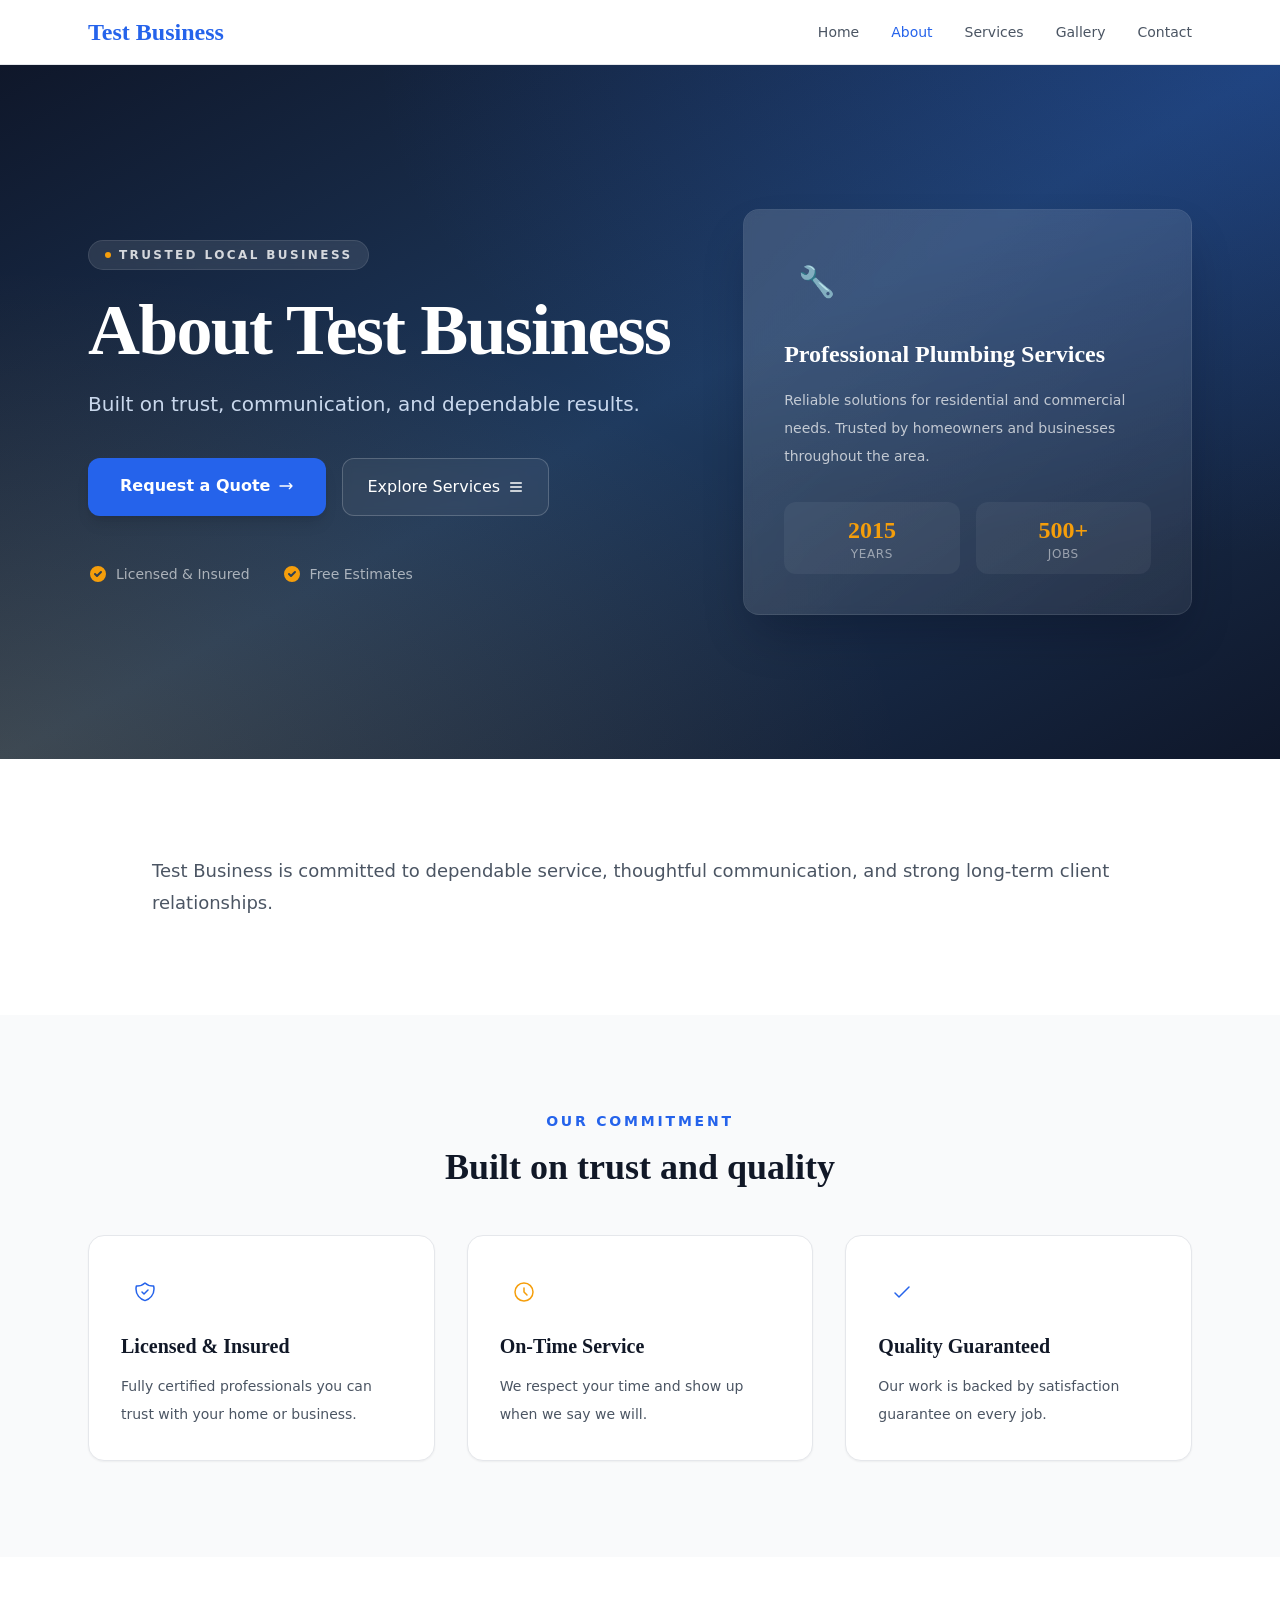
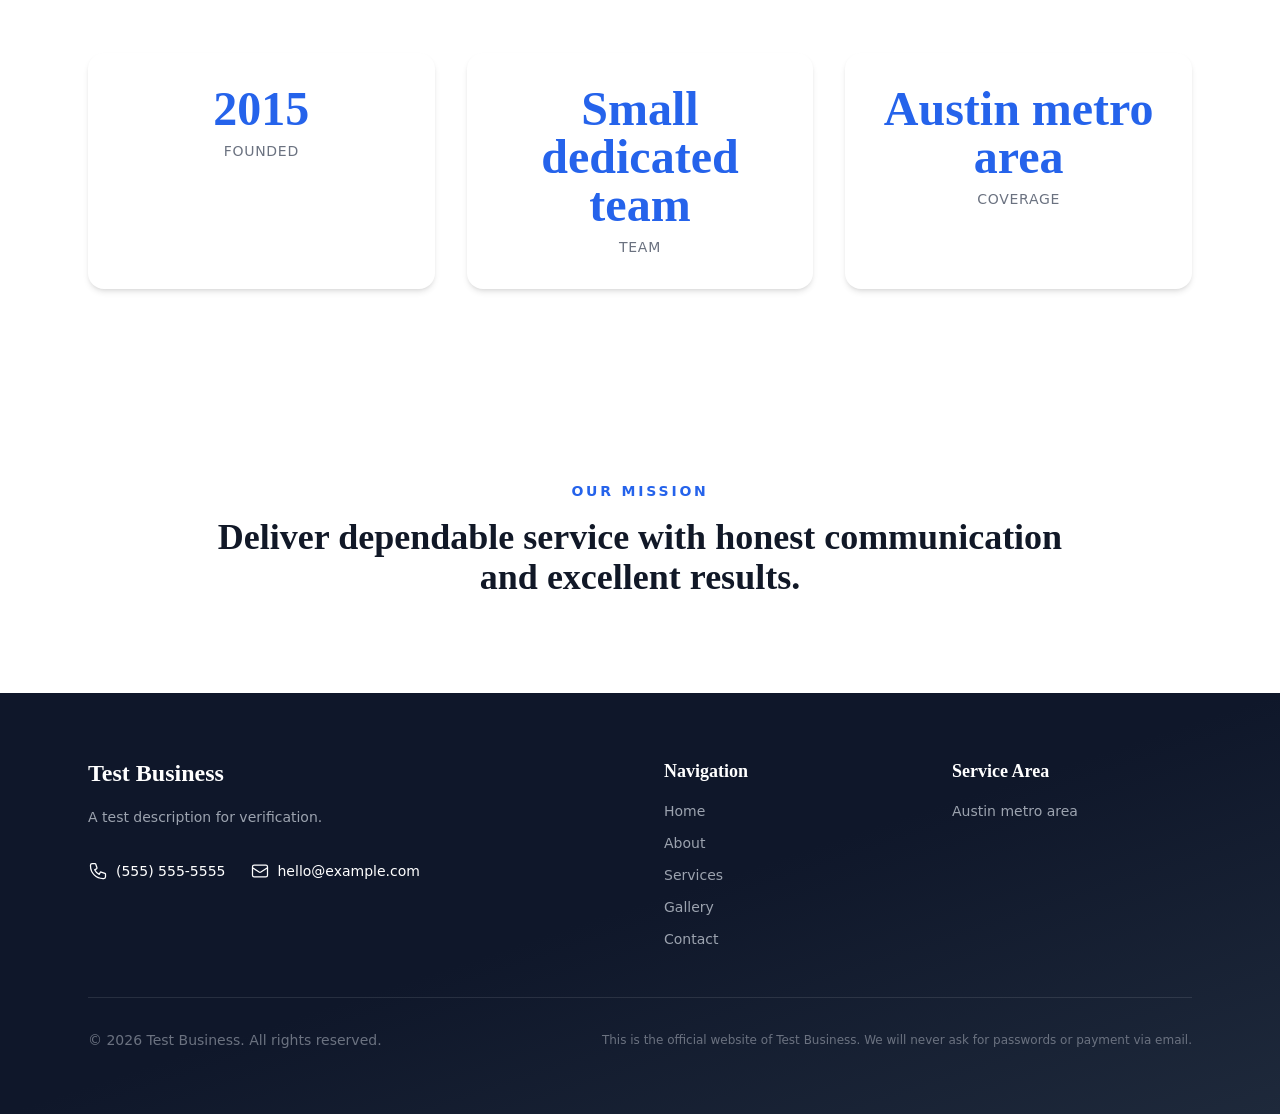
==== commit 07dd2693: "Deploy site from 5Pages" ====
--- a/about/index.html
+++ b/about/index.html
@@ -1,13 +1,7 @@
-<!DOCTYPE html><html lang="en" data-astro-cid-37fxchfa style="--primaryColor: #2563eb;--secondaryColor: #f59e0b;--displayFont: 'Playfair Display', Georgia, serif;--bodyFont: 'Inter', system-ui, sans-serif;"> <head><!-- Primary Meta Tags --><meta charset="utf-8"><meta name="viewport" content="width=device-width, initial-scale=1"><title>About Test Business</title><meta name="description" content="Learn about Test Business, the team, and the values behind the work."><meta name="author" content="Test Business"><meta name="robots" content="index, follow"><link rel="canonical" href="https://example.com/about/"><link rel="preconnect" href="https://fonts.googleapis.com"><link rel="preconnect" href="https://fonts.gstatic.com" crossorigin><link href="https://fonts.googleapis.com/css2?family=Inter:wght@400;500;600;700;800&family=Playfair+Display:wght@600;700&family=Cormorant+Garamond:wght@500;600;700&family=DM+Serif+Display:ital@0;1&family=Space+Grotesk:wght@500;700&family=Source+Sans+3:wght@400;500;600;700&display=swap" rel="stylesheet"><!-- Security & Anti-Phishing --><meta http-equiv="X-Frame-Options" content="SAMEORIGIN"><meta http-equiv="X-Content-Type-Options" content="nosniff"><meta http-equiv="X-XSS-Protection" content="1; mode=block"><meta name="referrer" content="strict-origin-when-cross-origin"><meta http-equiv="Content-Security-Policy" content="default-src 'self'; script-src 'self' https://unpkg.com https://cdnjs.cloudflare.com; style-src 'self' 'unsafe-inline' https://fonts.googleapis.com; font-src 'self' https://fonts.gstatic.com; img-src 'self' data: https:; connect-src 'self'; frame-src 'self' https://unpkg.com; base-uri 'self'; form-action 'self'; frame-ancestors 'self'; object-src 'none'"><!-- Open Graph / Facebook --><meta property="og:type" content="website"><meta property="og:url" content="https://example.com/about/"><meta property="og:title" content="About Test Business"><meta property="og:description" content="Learn about Test Business, the team, and the values behind the work."><meta property="og:site_name" content="Test Business"><meta property="og:locale" content="en_US"><meta property="og:image" content=""><meta property="og:image:width" content="1200"><meta property="og:image:height" content="630"><meta property="og:image:alt" content="About Test Business"><!-- Twitter --><meta name="twitter:card" content="summary_large_image"><meta name="twitter:url" content="https://example.com/about/"><meta name="twitter:title" content="About Test Business"><meta name="twitter:description" content="Learn about Test Business, the team, and the values behind the work."><meta name="twitter:image" content=""><!-- Additional SEO --><meta name="geo.placename" content="123 Main Street, Austin, TX 78701"><!-- Structured Data (JSON-LD) --><script type="application/ld+json">{"@context":"https://schema.org","@type":"LocalBusiness","name":"Test Business","description":"A professional local business website.","url":"https://example.com","telephone":"(555) 555-5555","email":"hello@example.com","address":{"@type":"PostalAddress","streetAddress":"123 Main Street, Austin, TX 78701","addressLocality":"","addressRegion":"","postalCode":"","addressCountry":"US"},"openingHours":"Mon-Fri 8am-6pm","sameAs":[]}</script><link rel="stylesheet" href="/_astro/about.I2y4wBwG.css"></head> <body class="bg-white text-gray-900" data-astro-cid-37fxchfa style="--primaryColor: #2563eb;--secondaryColor: #f59e0b;--displayFont: 'Playfair Display', Georgia, serif;--bodyFont: 'Inter', system-ui, sans-serif;"> <a href="#main-content" class="sr-only focus:not-sr-only focus:absolute focus:left-4 focus:top-4 focus:z-50 focus:rounded focus:bg-white focus:px-4 focus:py-2 focus:text-sm focus:font-semibold focus:text-gray-900 focus:shadow" data-astro-cid-37fxchfa style="--primaryColor: #2563eb;--secondaryColor: #f59e0b;--displayFont: 'Playfair Display', Georgia, serif;--bodyFont: 'Inter', system-ui, sans-serif;">
+<!DOCTYPE html><html lang="en" data-astro-cid-37fxchfa style="--primaryColor: #2563eb;--secondaryColor: #f59e0b;--displayFont: 'Playfair Display', Georgia, serif;--bodyFont: 'Inter', system-ui, sans-serif;"> <head><!-- Primary Meta Tags --><meta charset="utf-8"><meta name="viewport" content="width=device-width, initial-scale=1"><title>About Test Business</title><meta name="description" content="Learn about Test Business, the team, and the values behind the work."><meta name="author" content="Test Business"><meta name="robots" content="index, follow"><link rel="canonical" href="https://example.com/about/"><link rel="preconnect" href="https://fonts.googleapis.com"><link rel="preconnect" href="https://fonts.gstatic.com" crossorigin><link href="https://fonts.googleapis.com/css2?family=Inter:wght@400;500;600;700;800&family=Playfair+Display:wght@600;700&family=Cormorant+Garamond:wght@500;600;700&family=DM+Serif+Display:ital@0;1&family=Space+Grotesk:wght@500;700&family=Source+Sans+3:wght@400;500;600;700&display=swap" rel="stylesheet"><!-- Security & Anti-Phishing --><meta http-equiv="X-Frame-Options" content="SAMEORIGIN"><meta http-equiv="X-Content-Type-Options" content="nosniff"><meta http-equiv="X-XSS-Protection" content="1; mode=block"><meta name="referrer" content="strict-origin-when-cross-origin"><meta http-equiv="Content-Security-Policy" content="default-src 'self'; script-src 'self' https://unpkg.com https://cdnjs.cloudflare.com; style-src 'self' 'unsafe-inline' https://fonts.googleapis.com; font-src 'self' https://fonts.gstatic.com; img-src 'self' data: https:; connect-src 'self'; frame-src 'self' https://unpkg.com; base-uri 'self'; form-action 'self'; frame-ancestors 'self'; object-src 'none'"><!-- Open Graph / Facebook --><meta property="og:type" content="website"><meta property="og:url" content="https://example.com/about/"><meta property="og:title" content="About Test Business"><meta property="og:description" content="Learn about Test Business, the team, and the values behind the work."><meta property="og:site_name" content="Test Business"><meta property="og:locale" content="en_US"><meta property="og:image" content=""><meta property="og:image:width" content="1200"><meta property="og:image:height" content="630"><meta property="og:image:alt" content="About Test Business"><!-- Twitter --><meta name="twitter:card" content="summary_large_image"><meta name="twitter:url" content="https://example.com/about/"><meta name="twitter:title" content="About Test Business"><meta name="twitter:description" content="Learn about Test Business, the team, and the values behind the work."><meta name="twitter:image" content=""><!-- Additional SEO --><meta name="geo.placename" content="123 Main Street, Austin, TX 78701"><!-- Structured Data (JSON-LD) --><script type="application/ld+json">{"@context":"https://schema.org","@type":"LocalBusiness","name":"Test Business","description":"A professional local business website.","url":"https://example.com","telephone":"(555) 555-5555","email":"hello@example.com","address":{"@type":"PostalAddress","streetAddress":"123 Main Street, Austin, TX 78701","addressLocality":"","addressRegion":"","postalCode":"","addressCountry":"US"},"openingHours":"Mon-Fri 8am-6pm","sameAs":[]}</script><link rel="stylesheet" href="/_astro/about.Bn1XtsXS.css"></head> <body class="bg-white text-gray-900" data-astro-cid-37fxchfa style="--primaryColor: #2563eb;--secondaryColor: #f59e0b;--displayFont: 'Playfair Display', Georgia, serif;--bodyFont: 'Inter', system-ui, sans-serif;"> <a href="#main-content" class="sr-only focus:not-sr-only focus:absolute focus:left-4 focus:top-4 focus:z-50 focus:rounded focus:bg-white focus:px-4 focus:py-2 focus:text-sm focus:font-semibold focus:text-gray-900 focus:shadow" data-astro-cid-37fxchfa style="--primaryColor: #2563eb;--secondaryColor: #f59e0b;--displayFont: 'Playfair Display', Georgia, serif;--bodyFont: 'Inter', system-ui, sans-serif;">
 Skip to content
-</a> <header class="sticky top-0 z-40 border-b border-gray-200 backdrop-blur bg-white/95" data-astro-cid-37fxchfa style="--primaryColor: #2563eb;--secondaryColor: #f59e0b;--displayFont: 'Playfair Display', Georgia, serif;--bodyFont: 'Inter', system-ui, sans-serif;"> <nav class="mx-auto flex max-w-6xl items-center justify-between px-6 py-4" aria-label="Main navigation" data-astro-cid-37fxchfa style="--primaryColor: #2563eb;--secondaryColor: #f59e0b;--displayFont: 'Playfair Display', Georgia, serif;--bodyFont: 'Inter', system-ui, sans-serif;"> <a href="/" class="font-heading text-2xl font-bold text-primary" data-astro-cid-37fxchfa style="--primaryColor: #2563eb;--secondaryColor: #f59e0b;--displayFont: 'Playfair Display', Georgia, serif;--bodyFont: 'Inter', system-ui, sans-serif;">Test Business</a> <div class="hidden items-center gap-8 md:flex" data-astro-cid-37fxchfa style="--primaryColor: #2563eb;--secondaryColor: #f59e0b;--displayFont: 'Playfair Display', Georgia, serif;--bodyFont: 'Inter', system-ui, sans-serif;"> <a href="/" class="text-sm font-medium transition-colors hover:text-primary text-gray-600" data-astro-cid-37fxchfa style="--primaryColor: #2563eb;--secondaryColor: #f59e0b;--displayFont: 'Playfair Display', Georgia, serif;--bodyFont: 'Inter', system-ui, sans-serif;"> Home </a><a href="/about/" class="text-sm font-medium transition-colors hover:text-primary text-primary" data-astro-cid-37fxchfa style="--primaryColor: #2563eb;--secondaryColor: #f59e0b;--displayFont: 'Playfair Display', Georgia, serif;--bodyFont: 'Inter', system-ui, sans-serif;"> About </a><a href="/services/" class="text-sm font-medium transition-colors hover:text-primary text-gray-600" data-astro-cid-37fxchfa style="--primaryColor: #2563eb;--secondaryColor: #f59e0b;--displayFont: 'Playfair Display', Georgia, serif;--bodyFont: 'Inter', system-ui, sans-serif;"> Services </a><a href="/gallery/" class="text-sm font-medium transition-colors hover:text-primary text-gray-600" data-astro-cid-37fxchfa style="--primaryColor: #2563eb;--secondaryColor: #f59e0b;--displayFont: 'Playfair Display', Georgia, serif;--bodyFont: 'Inter', system-ui, sans-serif;"> Gallery </a><a href="/contact/" class="text-sm font-medium transition-colors hover:text-primary text-gray-600" data-astro-cid-37fxchfa style="--primaryColor: #2563eb;--secondaryColor: #f59e0b;--displayFont: 'Playfair Display', Georgia, serif;--bodyFont: 'Inter', system-ui, sans-serif;"> Contact </a> </div> <details class="relative md:hidden" data-astro-cid-37fxchfa style="--primaryColor: #2563eb;--secondaryColor: #f59e0b;--displayFont: 'Playfair Display', Georgia, serif;--bodyFont: 'Inter', system-ui, sans-serif;"> <summary class="list-none cursor-pointer rounded p-2 text-gray-700 focus:outline-none focus:ring-2 focus:ring-primary focus:ring-offset-2" aria-label="Open mobile navigation" data-astro-cid-37fxchfa style="--primaryColor: #2563eb;--secondaryColor: #f59e0b;--displayFont: 'Playfair Display', Georgia, serif;--bodyFont: 'Inter', system-ui, sans-serif;"> <svg class="h-6 w-6" fill="none" stroke="currentColor" viewBox="0 0 24 24" aria-hidden="true" data-astro-cid-37fxchfa style="--primaryColor: #2563eb;--secondaryColor: #f59e0b;--displayFont: 'Playfair Display', Georgia, serif;--bodyFont: 'Inter', system-ui, sans-serif;"> <path stroke-linecap="round" stroke-linejoin="round" stroke-width="2" d="M4 6h16M4 12h16M4 18h16" data-astro-cid-37fxchfa style="--primaryColor: #2563eb;--secondaryColor: #f59e0b;--displayFont: 'Playfair Display', Georgia, serif;--bodyFont: 'Inter', system-ui, sans-serif;"></path> </svg> </summary> <div class="absolute right-0 mt-3 min-w-48 rounded-xl border p-3 shadow-lg border-gray-200 bg-white" data-astro-cid-37fxchfa style="--primaryColor: #2563eb;--secondaryColor: #f59e0b;--displayFont: 'Playfair Display', Georgia, serif;--bodyFont: 'Inter', system-ui, sans-serif;"> <a href="/" class="block rounded-lg px-3 py-2 text-sm font-medium transition-colors hover:bg-gray-50 hover:text-primary text-gray-700" data-astro-cid-37fxchfa style="--primaryColor: #2563eb;--secondaryColor: #f59e0b;--displayFont: 'Playfair Display', Georgia, serif;--bodyFont: 'Inter', system-ui, sans-serif;"> Home </a><a href="/about/" class="block rounded-lg px-3 py-2 text-sm font-medium transition-colors hover:bg-gray-50 hover:text-primary bg-gray-50 text-primary" data-astro-cid-37fxchfa style="--primaryColor: #2563eb;--secondaryColor: #f59e0b;--displayFont: 'Playfair Display', Georgia, serif;--bodyFont: 'Inter', system-ui, sans-serif;"> About </a><a href="/services/" class="block rounded-lg px-3 py-2 text-sm font-medium transition-colors hover:bg-gray-50 hover:text-primary text-gray-700" data-astro-cid-37fxchfa style="--primaryColor: #2563eb;--secondaryColor: #f59e0b;--displayFont: 'Playfair Display', Georgia, serif;--bodyFont: 'Inter', system-ui, sans-serif;"> Services </a><a href="/gallery/" class="block rounded-lg px-3 py-2 text-sm font-medium transition-colors hover:bg-gray-50 hover:text-primary text-gray-700" data-astro-cid-37fxchfa style="--primaryColor: #2563eb;--secondaryColor: #f59e0b;--displayFont: 'Playfair Display', Georgia, serif;--bodyFont: 'Inter', system-ui, sans-serif;"> Gallery </a><a href="/contact/" class="block rounded-lg px-3 py-2 text-sm font-medium transition-colors hover:bg-gray-50 hover:text-primary text-gray-700" data-astro-cid-37fxchfa style="--primaryColor: #2563eb;--secondaryColor: #f59e0b;--displayFont: 'Playfair Display', Georgia, serif;--bodyFont: 'Inter', system-ui, sans-serif;"> Contact </a> </div> </details> </nav> </header> <main id="main-content" data-astro-cid-37fxchfa style="--primaryColor: #2563eb;--secondaryColor: #f59e0b;--displayFont: 'Playfair Display', Georgia, serif;--bodyFont: 'Inter', system-ui, sans-serif;">  <section class="relative overflow-hidden py-20 md:py-32 lg:py-40 bg-gradient-to-br from-primary via-primary to-slate-900 text-white"> <div class="absolute inset-0 opacity-40"> <div class="absolute inset-0 bg-[radial-gradient(ellipse_at_top_right,_var(--tw-gradient-stops))] from-primary via-transparent to-transparent"></div> <div class="absolute inset-0 bg-[radial-gradient(ellipse_at_bottom_left,_var(--tw-gradient-stops))] from-secondary/20 via-transparent to-transparent"></div> </div> <div class="absolute inset-0" style="background-image: url(&#34;data:image/svg+xml,%3Csvg width='60' height='60' viewBox='0 0 60 60' xmlns='http://www.w3.org/2000/svg'%3E%3Cg fill='none' fill-rule='evenodd'%3E%3Cg fill='%23ffffff' fill-opacity='0.03'%3E%3Cpath d='M36 34v-4h-2v4h-4v2h4v4h2v-4h4v-2h-4zm0-30V0h-2v4h-4v2h4v4h2V6h4V4h-4zM6 34v-4H4v4H0v2h4v4h2v-4h4v-2H6zM6 4V0H4v4H0v2h4v4h2V6h4V4H6z'/%3E%3C/g%3E%3C/g%3E%3C/svg%3E&#34;);"></div> <div class="relative mx-auto max-w-6xl px-6"> <div class="grid items-center gap-12 lg:grid-cols-[1.3fr_0.7fr]"> <div> <span class="mb-6 inline-block rounded-full border border-white/20 bg-white/10 px-4 py-1.5 text-xs font-semibold uppercase tracking-widest backdrop-blur-sm text-white/70">Our story</span> <h1 class="font-heading text-4xl font-bold leading-tight md:text-5xl lg:text-6xl xl:text-7xl">About Test Business</h1> <p class="mt-6 max-w-xl text-lg leading-relaxed md:text-xl text-blue-50">Built on trust, communication, and dependable results.</p> <div class="mt-10 flex flex-wrap gap-4"> <a href="/contact/" class="inline-flex items-center gap-2 rounded-xl px-6 py-3.5 font-semibold transition-all hover:scale-[1.02] hover:shadow-xl hover:shadow-primary/25 rounded-lg bg-primary text-white">
+</a> <header class="sticky top-0 z-40 border-b border-gray-200 backdrop-blur bg-white/95" data-astro-cid-37fxchfa style="--primaryColor: #2563eb;--secondaryColor: #f59e0b;--displayFont: 'Playfair Display', Georgia, serif;--bodyFont: 'Inter', system-ui, sans-serif;"> <nav class="mx-auto flex max-w-6xl items-center justify-between px-6 py-4" aria-label="Main navigation" data-astro-cid-37fxchfa style="--primaryColor: #2563eb;--secondaryColor: #f59e0b;--displayFont: 'Playfair Display', Georgia, serif;--bodyFont: 'Inter', system-ui, sans-serif;"> <a href="/" class="font-heading text-2xl font-bold text-primary" data-astro-cid-37fxchfa style="--primaryColor: #2563eb;--secondaryColor: #f59e0b;--displayFont: 'Playfair Display', Georgia, serif;--bodyFont: 'Inter', system-ui, sans-serif;">Test Business</a> <div class="hidden items-center gap-8 md:flex" data-astro-cid-37fxchfa style="--primaryColor: #2563eb;--secondaryColor: #f59e0b;--displayFont: 'Playfair Display', Georgia, serif;--bodyFont: 'Inter', system-ui, sans-serif;"> <a href="/" class="text-sm font-medium transition-colors hover:text-primary text-gray-600" data-astro-cid-37fxchfa style="--primaryColor: #2563eb;--secondaryColor: #f59e0b;--displayFont: 'Playfair Display', Georgia, serif;--bodyFont: 'Inter', system-ui, sans-serif;"> Home </a><a href="/about/" class="text-sm font-medium transition-colors hover:text-primary text-primary" data-astro-cid-37fxchfa style="--primaryColor: #2563eb;--secondaryColor: #f59e0b;--displayFont: 'Playfair Display', Georgia, serif;--bodyFont: 'Inter', system-ui, sans-serif;"> About </a><a href="/services/" class="text-sm font-medium transition-colors hover:text-primary text-gray-600" data-astro-cid-37fxchfa style="--primaryColor: #2563eb;--secondaryColor: #f59e0b;--displayFont: 'Playfair Display', Georgia, serif;--bodyFont: 'Inter', system-ui, sans-serif;"> Services </a><a href="/gallery/" class="text-sm font-medium transition-colors hover:text-primary text-gray-600" data-astro-cid-37fxchfa style="--primaryColor: #2563eb;--secondaryColor: #f59e0b;--displayFont: 'Playfair Display', Georgia, serif;--bodyFont: 'Inter', system-ui, sans-serif;"> Gallery </a><a href="/contact/" class="text-sm font-medium transition-colors hover:text-primary text-gray-600" data-astro-cid-37fxchfa style="--primaryColor: #2563eb;--secondaryColor: #f59e0b;--displayFont: 'Playfair Display', Georgia, serif;--bodyFont: 'Inter', system-ui, sans-serif;"> Contact </a> </div> <details class="relative md:hidden" data-astro-cid-37fxchfa style="--primaryColor: #2563eb;--secondaryColor: #f59e0b;--displayFont: 'Playfair Display', Georgia, serif;--bodyFont: 'Inter', system-ui, sans-serif;"> <summary class="list-none cursor-pointer rounded p-2 text-gray-700 focus:outline-none focus:ring-2 focus:ring-primary focus:ring-offset-2" aria-label="Open mobile navigation" data-astro-cid-37fxchfa style="--primaryColor: #2563eb;--secondaryColor: #f59e0b;--displayFont: 'Playfair Display', Georgia, serif;--bodyFont: 'Inter', system-ui, sans-serif;"> <svg class="h-6 w-6" fill="none" stroke="currentColor" viewBox="0 0 24 24" aria-hidden="true" data-astro-cid-37fxchfa style="--primaryColor: #2563eb;--secondaryColor: #f59e0b;--displayFont: 'Playfair Display', Georgia, serif;--bodyFont: 'Inter', system-ui, sans-serif;"> <path stroke-linecap="round" stroke-linejoin="round" stroke-width="2" d="M4 6h16M4 12h16M4 18h16" data-astro-cid-37fxchfa style="--primaryColor: #2563eb;--secondaryColor: #f59e0b;--displayFont: 'Playfair Display', Georgia, serif;--bodyFont: 'Inter', system-ui, sans-serif;"></path> </svg> </summary> <div class="absolute right-0 mt-3 min-w-48 rounded-xl border p-3 shadow-lg border-gray-200 bg-white" data-astro-cid-37fxchfa style="--primaryColor: #2563eb;--secondaryColor: #f59e0b;--displayFont: 'Playfair Display', Georgia, serif;--bodyFont: 'Inter', system-ui, sans-serif;"> <a href="/" class="block rounded-lg px-3 py-2 text-sm font-medium transition-colors hover:bg-gray-50 hover:text-primary text-gray-700" data-astro-cid-37fxchfa style="--primaryColor: #2563eb;--secondaryColor: #f59e0b;--displayFont: 'Playfair Display', Georgia, serif;--bodyFont: 'Inter', system-ui, sans-serif;"> Home </a><a href="/about/" class="block rounded-lg px-3 py-2 text-sm font-medium transition-colors hover:bg-gray-50 hover:text-primary bg-gray-50 text-primary" data-astro-cid-37fxchfa style="--primaryColor: #2563eb;--secondaryColor: #f59e0b;--displayFont: 'Playfair Display', Georgia, serif;--bodyFont: 'Inter', system-ui, sans-serif;"> About </a><a href="/services/" class="block rounded-lg px-3 py-2 text-sm font-medium transition-colors hover:bg-gray-50 hover:text-primary text-gray-700" data-astro-cid-37fxchfa style="--primaryColor: #2563eb;--secondaryColor: #f59e0b;--displayFont: 'Playfair Display', Georgia, serif;--bodyFont: 'Inter', system-ui, sans-serif;"> Services </a><a href="/gallery/" class="block rounded-lg px-3 py-2 text-sm font-medium transition-colors hover:bg-gray-50 hover:text-primary text-gray-700" data-astro-cid-37fxchfa style="--primaryColor: #2563eb;--secondaryColor: #f59e0b;--displayFont: 'Playfair Display', Georgia, serif;--bodyFont: 'Inter', system-ui, sans-serif;"> Gallery </a><a href="/contact/" class="block rounded-lg px-3 py-2 text-sm font-medium transition-colors hover:bg-gray-50 hover:text-primary text-gray-700" data-astro-cid-37fxchfa style="--primaryColor: #2563eb;--secondaryColor: #f59e0b;--displayFont: 'Playfair Display', Georgia, serif;--bodyFont: 'Inter', system-ui, sans-serif;"> Contact </a> </div> </details> </nav> </header> <main id="main-content" data-astro-cid-37fxchfa style="--primaryColor: #2563eb;--secondaryColor: #f59e0b;--displayFont: 'Playfair Display', Georgia, serif;--bodyFont: 'Inter', system-ui, sans-serif;">  <section class="relative overflow-hidden py-24 md:py-36 bg-gradient-to-br from-slate-900 via-[#1e3a5f] to-slate-900 text-white"> <div class="absolute inset-0 bg-[radial-gradient(ellipse_at_top_right,_rgba(37,99,235,0.25),_transparent_50%)]"></div> <div class="absolute inset-0 bg-[radial-gradient(ellipse_at_bottom_left,_rgba(245,158,11,0.15),_transparent_50%)]"></div> <div class="absolute top-0 right-0 w-96 h-96 bg-primary/20 rounded-full blur-[120px] -translate-y-1/2 translate-x-1/2"></div> <div class="absolute bottom-0 left-0 w-72 h-72 bg-secondary/20 rounded-full blur-[100px] translate-y-1/2 -translate-x-1/2"></div> <div class="relative mx-auto max-w-6xl px-6"> <div class="grid items-center gap-12 lg:grid-cols-[1.15fr_0.85fr]"> <div> <div class="inline-flex items-center gap-2 rounded-full bg-white/10 px-4 py-1.5 text-xs font-semibold uppercase tracking-[0.2em] text-white/80 backdrop-blur-sm border border-white/10"> <span class="h-1.5 w-1.5 rounded-full bg-secondary animate-pulse"></span>
+Trusted local business
+</div> <h1 class="mt-6 font-heading text-5xl font-bold leading-tight md:text-6xl lg:text-7xl tracking-tight">About Test Business</h1> <p class="mt-6 max-w-2xl text-lg leading-8 md:text-xl text-blue-100/90">Built on trust, communication, and dependable results.</p> <div class="mt-10 flex flex-wrap gap-4"> <a href="/contact" class="group relative overflow-hidden rounded-xl bg-primary px-8 py-4 font-semibold text-white shadow-lg shadow-primary/30 transition-all hover:bg-primary/90 hover:shadow-xl hover:shadow-primary/40 hover:-translate-y-0.5"> <span class="relative z-10 flex items-center gap-2">
 Request a Quote
-<svg class="h-4 w-4" fill="none" stroke="currentColor" viewBox="0 0 24 24"><path stroke-linecap="round" stroke-linejoin="round" stroke-width="2" d="M17 8l4 4m0 0l-4 4m4-4H3"></path></svg> </a> <a href="/services/" class="inline-flex items-center gap-2 rounded-xl border border-white/30 px-6 py-3.5 font-semibold transition-all hover:bg-white/10 rounded-lg border border-gray-300 bg-white text-gray-700">
-Explore Services
-</a> </div> </div> <div class="relative"> <div class="relative z-10 flex items-center justify-center rounded-3xl border border-white/20 bg-white/10 p-10 text-center backdrop-blur-sm"> <div> <div class="mb-6 flex items-center justify-center"> <div class="flex h-20 w-20 items-center justify-center rounded-2xl bg-gradient-to-br from-primary to-primary/80 text-3xl shadow-lg">🔧</div> </div> <p class="font-heading text-2xl font-semibold">Professional Plumbing Services</p> <p class="mt-4 text-sm leading-7 max-w-xs mx-auto text-white/70">Reliable solutions for your home or business. Quality workmanship guaranteed.</p> </div> </div> <div class="absolute -bottom-6 -left-6 z-20 rounded-2xl border border-white/20 bg-slate-800/90 px-5 py-4 shadow-xl backdrop-blur-sm"> <p class="text-xs font-medium uppercase tracking-wider text-gray-400">Response Time</p> <p class="mt-1 text-lg font-bold text-white">Same Day Service</p> </div> </div> </div> </div> </section> <section class="py-16 md:py-24"> <div class="mx-auto max-w-5xl px-6"> <div class="prose max-w-none text-lg leading-8 text-gray-600"> <p>Test Business is committed to dependable service, thoughtful communication, and strong long-term client relationships.</p> </div> </div> </section> <section class="bg-gray-50 py-16 md:py-24"> <div class="mx-auto grid max-w-6xl gap-8 px-6 md:grid-cols-3"> <div class="rounded-2xl border border-gray-200 bg-white p-8 shadow-sm transition-transform hover:-translate-y-1"> <div class="mb-4 flex h-14 w-14 items-center justify-center rounded-2xl bg-primary/10 text-primary"> <svg class="h-7 w-7" fill="none" stroke="currentColor" viewBox="0 0 24 24"><path stroke-linecap="round" stroke-linejoin="round" stroke-width="2" d="M8 7V3m8 4V3m-9 8h10M5 21h14a2 2 0 002-2V7a2 2 0 00-2-2H5a2 2 0 00-2 2v12a2 2 0 002 2z"></path></svg> </div> <p class="text-sm font-semibold uppercase tracking-[0.2em] text-primary">Founded</p> <h2 class="mt-3 font-heading text-4xl font-bold text-gray-900">2015</h2> </div> <div class="rounded-2xl border border-gray-200 bg-white p-8 shadow-sm transition-transform hover:-translate-y-1"> <div class="mb-4 flex h-14 w-14 items-center justify-center rounded-2xl bg-secondary/10 text-secondary"> <svg class="h-7 w-7" fill="none" stroke="currentColor" viewBox="0 0 24 24"><path stroke-linecap="round" stroke-linejoin="round" stroke-width="2" d="M17 20h5v-2a3 3 0 00-5.356-1.857M17 20H7m10 0v-2c0-.656-.126-1.283-.356-1.857M7 20H2v-2a3 3 0 015.356-1.857M7 20v-2c0-.656.126-1.283.356-1.857m0 0a5.002 5.002 0 019.288 0M15 7a3 3 0 11-6 0 3 3 0 016 0zm6 3a2 2 0 11-4 0 2 2 0 014 0zM7 10a2 2 0 11-4 0 2 2 0 014 0z"></path></svg> </div> <p class="text-sm font-semibold uppercase tracking-[0.2em] text-primary">Team</p> <h2 class="mt-3 font-heading text-4xl font-bold text-gray-900">Small dedicated team</h2> </div> <div class="rounded-2xl border border-gray-200 bg-white p-8 shadow-sm transition-transform hover:-translate-y-1"> <div class="mb-4 flex h-14 w-14 items-center justify-center rounded-2xl bg-green-100 text-green-600"> <svg class="h-7 w-7" fill="none" stroke="currentColor" viewBox="0 0 24 24"><path stroke-linecap="round" stroke-linejoin="round" stroke-width="2" d="M9 20l-5.447-2.724A1 1 0 013 16.382V5.618a1 1 0 011.447-.894L9 7m0 13l6-3m-6 3V7m6 10l4.553 2.276A1 1 0 0021 18.382V7.618a1 1 0 00-.553-.894L15 4m0 13V4m0 0L9 7"></path></svg> </div> <p class="text-sm font-semibold uppercase tracking-[0.2em] text-primary">Coverage</p> <h2 class="mt-3 font-heading text-3xl font-bold text-gray-900">Austin metro area</h2> </div> </div> </section> <section class="py-16 md:py-24"> <div class="mx-auto max-w-4xl px-6 text-center"> <p class="text-sm font-semibold uppercase tracking-[0.2em] text-primary">Mission</p> <h2 class="mt-6 font-heading text-3xl font-bold leading-relaxed md:text-4xl text-gray-900">Deliver dependable service with honest communication and excellent results.</h2> <div class="mt-10 flex justify-center gap-8"> <a href="/contact/" class="inline-flex items-center gap-2 rounded-xl bg-primary px-6 py-3.5 font-semibold text-white transition-all hover:bg-primary/90 hover:shadow-lg">
-Get in Touch
-<svg class="h-4 w-4" fill="none" stroke="currentColor" viewBox="0 0 24 24"><path stroke-linecap="round" stroke-linejoin="round" stroke-width="2" d="M17 8l4 4m0 0l-4 4m4-4H3"></path></svg> </a> <a href="/services/" class="inline-flex items-center gap-2 rounded-xl border border-gray-300 px-6 py-3.5 font-semibold text-gray-700 transition-all hover:border-gray-400 hover:bg-gray-50">
-View Services
-</a> </div> </div> </section>  </main> <footer class="bg-gray-950 text-gray-300 py-12" data-astro-cid-37fxchfa style="--primaryColor: #2563eb;--secondaryColor: #f59e0b;--displayFont: 'Playfair Display', Georgia, serif;--bodyFont: 'Inter', system-ui, sans-serif;"> <div class="mx-auto grid max-w-6xl gap-8 px-6 md:grid-cols-3" data-astro-cid-37fxchfa style="--primaryColor: #2563eb;--secondaryColor: #f59e0b;--displayFont: 'Playfair Display', Georgia, serif;--bodyFont: 'Inter', system-ui, sans-serif;"> <div data-astro-cid-37fxchfa style="--primaryColor: #2563eb;--secondaryColor: #f59e0b;--displayFont: 'Playfair Display', Georgia, serif;--bodyFont: 'Inter', system-ui, sans-serif;"> <h2 class="font-heading text-lg font-semibold text-white" data-astro-cid-37fxchfa style="--primaryColor: #2563eb;--secondaryColor: #f59e0b;--displayFont: 'Playfair Display', Georgia, serif;--bodyFont: 'Inter', system-ui, sans-serif;">Test Business</h2> <p class="mt-3 text-sm leading-6 text-gray-400" data-astro-cid-37fxchfa style="--primaryColor: #2563eb;--secondaryColor: #f59e0b;--displayFont: 'Playfair Display', Georgia, serif;--bodyFont: 'Inter', system-ui, sans-serif;">A test description for verification.</p> </div> <div data-astro-cid-37fxchfa style="--primaryColor: #2563eb;--secondaryColor: #f59e0b;--displayFont: 'Playfair Display', Georgia, serif;--bodyFont: 'Inter', system-ui, sans-serif;"> <h2 class="font-heading text-lg font-semibold text-white" data-astro-cid-37fxchfa style="--primaryColor: #2563eb;--secondaryColor: #f59e0b;--displayFont: 'Playfair Display', Georgia, serif;--bodyFont: 'Inter', system-ui, sans-serif;">Contact</h2> <div class="mt-3 space-y-2 text-sm text-gray-400" data-astro-cid-37fxchfa style="--primaryColor: #2563eb;--secondaryColor: #f59e0b;--displayFont: 'Playfair Display', Georgia, serif;--bodyFont: 'Inter', system-ui, sans-serif;"> <p data-astro-cid-37fxchfa style="--primaryColor: #2563eb;--secondaryColor: #f59e0b;--displayFont: 'Playfair Display', Georgia, serif;--bodyFont: 'Inter', system-ui, sans-serif;">(555) 555-5555</p> <p data-astro-cid-37fxchfa style="--primaryColor: #2563eb;--secondaryColor: #f59e0b;--displayFont: 'Playfair Display', Georgia, serif;--bodyFont: 'Inter', system-ui, sans-serif;">hello@example.com</p> <p data-astro-cid-37fxchfa style="--primaryColor: #2563eb;--secondaryColor: #f59e0b;--displayFont: 'Playfair Display', Georgia, serif;--bodyFont: 'Inter', system-ui, sans-serif;">123 Main Street, Austin, TX 78701</p> <p data-astro-cid-37fxchfa style="--primaryColor: #2563eb;--secondaryColor: #f59e0b;--displayFont: 'Playfair Display', Georgia, serif;--bodyFont: 'Inter', system-ui, sans-serif;">Mon-Fri 8am-6pm</p> </div> </div> <div data-astro-cid-37fxchfa style="--primaryColor: #2563eb;--secondaryColor: #f59e0b;--displayFont: 'Playfair Display', Georgia, serif;--bodyFont: 'Inter', system-ui, sans-serif;"> <h2 class="font-heading text-lg font-semibold text-white" data-astro-cid-37fxchfa style="--primaryColor: #2563eb;--secondaryColor: #f59e0b;--displayFont: 'Playfair Display', Georgia, serif;--bodyFont: 'Inter', system-ui, sans-serif;">Service Area</h2> <p class="mt-3 text-sm text-gray-400" data-astro-cid-37fxchfa style="--primaryColor: #2563eb;--secondaryColor: #f59e0b;--displayFont: 'Playfair Display', Georgia, serif;--bodyFont: 'Inter', system-ui, sans-serif;">Austin metro area</p> <div class="mt-4 flex flex-wrap gap-3" data-astro-cid-37fxchfa style="--primaryColor: #2563eb;--secondaryColor: #f59e0b;--displayFont: 'Playfair Display', Georgia, serif;--bodyFont: 'Inter', system-ui, sans-serif;">  </div> </div> </div> <div class="mx-auto mt-8 max-w-6xl border-t border-white/10 px-6 pt-6 text-sm text-gray-500" data-astro-cid-37fxchfa style="--primaryColor: #2563eb;--secondaryColor: #f59e0b;--displayFont: 'Playfair Display', Georgia, serif;--bodyFont: 'Inter', system-ui, sans-serif;">
-&copy; 2026 Test Business. All rights reserved.
-</div> </footer> </body></html>+<svg class="h-4 w-4 transition-transform group-hover:translate-x-0.5" fill="none" stroke="currentColor" viewBox="0 0 24 24"> <path stroke-linecap="round" stroke-linejoin="round" stroke-width="2" d="M17 8l4 4m0 0l-4 4m4-4H3"></path> </svg> </span> </a> <a href="/services" class="group flex items-center gap-2 rounded-xl border border-white/20 bg-white/5 px-6 py-4 font-medium text-white backdrop-blur-sm transition-all hover:bg-white/15 hover:border-white/30"> <span>Explore Services</span> <svg class="h-4 w-4 transition-transform group-hover:translate-x-1" fill="none" stroke="currentColor" viewBox="0 0 24 24"> <path stroke-linecap="round" stroke-linejoin="round" stroke-width="2" d="M4 6h16M4 12h16M4 18h16"></path> </svg> </a> </div> <div class="mt-12 flex items-center gap-8 text-sm text-white/60"> <div class="flex items-center gap-2"> <svg class="h-5 w-5 text-secondary" fill="currentColor" viewBox="0 0 20 20"> <path fill-rule="evenodd" d="M10 18a8 8 0 100-16 8 8 0 000 16zm3.707-9.293a1 1 0 00-1.414-1.414L9 10.586 7.707 9.293a1 1 0 00-1.414 1.414l2 2a1 1 0 001.414 0l4-4z" clip-rule="evenodd"></path> </svg> <span>Licensed & Insured</span> </div> <div class="flex items-center gap-2"> <svg class="h-5 w-5 text-secondary" fill="currentColor" viewBox="0 0 20 20"> <path fill-rule="evenodd" d="M10 18a8 8 0 100-16 8 8 0 000 16zm3.707-9.293a1 1 0 00-1.414-1.414L9 10.586 7.707 9.293a1 1 0 00-1.414 1.414l2 2a1 1 0 001.414 0l4-4z" clip-rule="evenodd"></path> </svg> <span>Free Estimates</span> </div> </div> </div> <div> <div class="relative rounded-2xl border border-white/10 bg-gradient-to-br from-white/10 to-white/5 p-10 shadow-2xl shadow-slate-950/30 backdrop-blur-sm"> <div class="absolute inset-0 rounded-2xl bg-gradient-to-br from-primary/20 to-transparent opacity-50"></div> <div class="relative"> <div class="mb-6 inline-flex h-16 w-16 items-center justify-center rounded-2xl bg-secondary/20 text-3xl">🔧</div> <p class="font-heading text-2xl font-semibold text-white">Professional Plumbing Services</p> <p class="mt-4 text-sm leading-7 text-white/70">Reliable solutions for residential and commercial needs. Trusted by homeowners and businesses throughout the area.</p> <div class="mt-8 grid grid-cols-2 gap-4 text-center"> <div class="rounded-xl bg-white/5 px-4 py-3"> <p class="font-heading text-2xl font-bold text-secondary">2015</p> <p class="text-xs uppercase tracking-wider text-white/50">Years</p> </div> <div class="rounded-xl bg-white/5 px-4 py-3"> <p class="font-heading text-2xl font-bold text-secondary">500+</p> <p class="text-xs uppercase tracking-wider text-white/50">Jobs</p> </div> </div> </div> </div> </div> </div> </div> </section> <section class="py-16 md:py-24"> <div class="mx-auto max-w-5xl px-6"> <div class="prose max-w-none text-lg leading-8 text-gray-600"> <p>Test Business is committed to dependable service, thoughtful communication, and strong long-term client relationships.</p> </div> </div> </section> <section class="bg-gray-50 py-16 md:py-24"> <div class="mx-auto max-w-6xl px-6"> <div class="mx-auto max-w-2xl text-center"> <p class="text-sm font-semibold uppercase tracking-[0.2em] text-primary">Our commitment</p> <h2 class="mt-4 font-heading text-4xl font-bold text-gray-900">Built on trust and quality</h2> </div> <div class="mt-12 grid gap-8 md:grid-cols-3"> <div class="rounded-2xl border border-gray-200 bg-white p-8 shadow-sm transition-all hover:shadow-md"> <div class="mb-4 inline-flex h-12 w-12 items-center justify-center rounded-xl bg-primary/10 text-primary"> <svg class="h-6 w-6" fill="none" stroke="currentColor" viewBox="0 0 24 24"> <path stroke-linecap="round" stroke-linejoin="round" stroke-width="1.5" d="M9 12l2 2 4-4m5.618-4.016A11.955 11.955 0 0112 2.944a11.955 11.955 0 01-8.618 3.04A12.02 12.02 0 003 9c0 5.591 3.824 10.29 9 11.622 5.176-1.332 9-6.03 9-11.622 0-1.042-.133-2.052-.382-3.016z"></path> </svg> </div> <h3 class="font-heading text-xl font-semibold text-gray-900">Licensed & Insured</h3> <p class="mt-3 text-sm leading-7 text-gray-600">Fully certified professionals you can trust with your home or business.</p> </div> <div class="rounded-2xl border border-gray-200 bg-white p-8 shadow-sm transition-all hover:shadow-md"> <div class="mb-4 inline-flex h-12 w-12 items-center justify-center rounded-xl bg-secondary/10 text-secondary"> <svg class="h-6 w-6" fill="none" stroke="currentColor" viewBox="0 0 24 24"> <path stroke-linecap="round" stroke-linejoin="round" stroke-width="1.5" d="M12 8v4l3 3m6-3a9 9 0 11-18 0 9 9 0 0118 0z"></path> </svg> </div> <h3 class="font-heading text-xl font-semibold text-gray-900">On-Time Service</h3> <p class="mt-3 text-sm leading-7 text-gray-600">We respect your time and show up when we say we will.</p> </div> <div class="rounded-2xl border border-gray-200 bg-white p-8 shadow-sm transition-all hover:shadow-md"> <div class="mb-4 inline-flex h-12 w-12 items-center justify-center rounded-xl bg-primary/10 text-primary"> <svg class="h-6 w-6" fill="none" stroke="currentColor" viewBox="0 0 24 24"> <path stroke-linecap="round" stroke-linejoin="round" stroke-width="1.5" d="M5 13l4 4L19 7"></path> </svg> </div> <h3 class="font-heading text-xl font-semibold text-gray-900">Quality Guaranteed</h3> <p class="mt-3 text-sm leading-7 text-gray-600">Our work is backed by satisfaction guarantee on every job.</p> </div> </div> </div> </section> <section class="py-16 md:py-24"> <div class="mx-auto grid max-w-6xl gap-8 px-6 md:grid-cols-3"> <div class="rounded-2xl bg-white p-8 text-center shadow-md"> <p class="font-heading text-5xl font-bold text-primary">2015</p> <p class="mt-2 text-sm font-medium uppercase tracking-wider text-gray-500">Founded</p> </div> <div class="rounded-2xl bg-white p-8 text-center shadow-md"> <p class="font-heading text-5xl font-bold text-primary">Small dedicated team</p> <p class="mt-2 text-sm font-medium uppercase tracking-wider text-gray-500">Team</p> </div> <div class="rounded-2xl bg-white p-8 text-center shadow-md"> <p class="font-heading text-5xl font-bold text-primary">Austin metro area</p> <p class="mt-2 text-sm font-medium uppercase tracking-wider text-gray-500">Coverage</p> </div> </div> </section> <section class="py-16 md:py-24"> <div class="mx-auto max-w-4xl px-6 text-center"> <p class="text-sm font-semibold uppercase tracking-[0.2em] text-primary">Our mission</p> <h2 class="mt-4 font-heading text-3xl font-bold text-gray-900 md:text-4xl">Deliver dependable service with honest communication and excellent results.</h2> </div> </section>  </main> <footer class="bg-gradient-to-br from-slate-900 via-slate-900 to-slate-800 text-white" data-astro-cid-37fxchfa style="--primaryColor: #2563eb;--secondaryColor: #f59e0b;--displayFont: 'Playfair Display', Georgia, serif;--bodyFont: 'Inter', system-ui, sans-serif;"> <div class="mx-auto max-w-6xl px-6 py-16" data-astro-cid-37fxchfa style="--primaryColor: #2563eb;--secondaryColor: #f59e0b;--displayFont: 'Playfair Display', Georgia, serif;--bodyFont: 'Inter', system-ui, sans-serif;"> <div class="grid gap-12 md:grid-cols-4" data-astro-cid-37fxchfa style="--primaryColor: #2563eb;--secondaryColor: #f59e0b;--displayFont: 'Playfair Display', Georgia, serif;--bodyFont: 'Inter', system-ui, sans-serif;"> <div class="md:col-span-2" data-astro-cid-37fxchfa style="--primaryColor: #2563eb;--secondaryColor: #f59e0b;--displayFont: 'Playfair Display', Georgia, serif;--bodyFont: 'Inter', system-ui, sans-serif;"> <h2 class="font-heading text-2xl font-bold text-white" data-astro-cid-37fxchfa style="--primaryColor: #2563eb;--secondaryColor: #f59e0b;--displayFont: 'Playfair Display', Georgia, serif;--bodyFont: 'Inter', system-ui, sans-serif;">Test Business</h2> <p class="mt-4 max-w-sm text-sm leading-6 text-gray-400" data-astro-cid-37fxchfa style="--primaryColor: #2563eb;--secondaryColor: #f59e0b;--displayFont: 'Playfair Display', Georgia, serif;--bodyFont: 'Inter', system-ui, sans-serif;">A test description for verification.</p> <div class="mt-8 flex flex-wrap gap-6 text-sm" data-astro-cid-37fxchfa style="--primaryColor: #2563eb;--secondaryColor: #f59e0b;--displayFont: 'Playfair Display', Georgia, serif;--bodyFont: 'Inter', system-ui, sans-serif;"> <a href="/contact" class="inline-flex items-center gap-2 text-white hover:text-primary transition-colors" data-astro-cid-37fxchfa style="--primaryColor: #2563eb;--secondaryColor: #f59e0b;--displayFont: 'Playfair Display', Georgia, serif;--bodyFont: 'Inter', system-ui, sans-serif;"> <svg class="h-5 w-5" fill="none" stroke="currentColor" viewBox="0 0 24 24" data-astro-cid-37fxchfa style="--primaryColor: #2563eb;--secondaryColor: #f59e0b;--displayFont: 'Playfair Display', Georgia, serif;--bodyFont: 'Inter', system-ui, sans-serif;"> <path stroke-linecap="round" stroke-linejoin="round" stroke-width="1.5" d="M3 5a2 2 0 012-2h3.28a1 1 0 01.948.684l1.498 4.493a1 1 0 01-.502 1.21l-2.257 1.13a11.042 11.042 0 005.516 5.516l1.13-2.257a1 1 0 011.21-.502l4.493 1.498a1 1 0 01.684.949V19a2 2 0 01-2 2h-1C9.716 21 3 14.284 3 6V5z" data-astro-cid-37fxchfa style="--primaryColor: #2563eb;--secondaryColor: #f59e0b;--displayFont: 'Playfair Display', Georgia, serif;--bodyFont: 'Inter', system-ui, sans-serif;"></path> </svg> <span data-astro-cid-37fxchfa style="--primaryColor: #2563eb;--secondaryColor: #f59e0b;--displayFont: 'Playfair Display', Georgia, serif;--bodyFont: 'Inter', system-ui, sans-serif;">(555) 555-5555</span> </a> <a href="mailto:{siteConfig.email}" class="inline-flex items-center gap-2 text-white hover:text-primary transition-colors" data-astro-cid-37fxchfa style="--primaryColor: #2563eb;--secondaryColor: #f59e0b;--displayFont: 'Playfair Display', Georgia, serif;--bodyFont: 'Inter', system-ui, sans-serif;"> <svg class="h-5 w-5" fill="none" stroke="currentColor" viewBox="0 0 24 24" data-astro-cid-37fxchfa style="--primaryColor: #2563eb;--secondaryColor: #f59e0b;--displayFont: 'Playfair Display', Georgia, serif;--bodyFont: 'Inter', system-ui, sans-serif;"> <path stroke-linecap="round" stroke-linejoin="round" stroke-width="1.5" d="M3 8l7.89 5.26a2 2 0 002.22 0L21 8M5 19h14a2 2 0 002-2V7a2 2 0 00-2-2H5a2 2 0 00-2 2v10a2 2 0 002 2z" data-astro-cid-37fxchfa style="--primaryColor: #2563eb;--secondaryColor: #f59e0b;--displayFont: 'Playfair Display', Georgia, serif;--bodyFont: 'Inter', system-ui, sans-serif;"></path> </svg> <span data-astro-cid-37fxchfa style="--primaryColor: #2563eb;--secondaryColor: #f59e0b;--displayFont: 'Playfair Display', Georgia, serif;--bodyFont: 'Inter', system-ui, sans-serif;">hello@example.com</span> </a> </div> </div> <div data-astro-cid-37fxchfa style="--primaryColor: #2563eb;--secondaryColor: #f59e0b;--displayFont: 'Playfair Display', Georgia, serif;--bodyFont: 'Inter', system-ui, sans-serif;"> <h3 class="font-heading text-lg font-semibold text-white" data-astro-cid-37fxchfa style="--primaryColor: #2563eb;--secondaryColor: #f59e0b;--displayFont: 'Playfair Display', Georgia, serif;--bodyFont: 'Inter', system-ui, sans-serif;">Navigation</h3> <nav class="mt-4 flex flex-col gap-3" data-astro-cid-37fxchfa style="--primaryColor: #2563eb;--secondaryColor: #f59e0b;--displayFont: 'Playfair Display', Georgia, serif;--bodyFont: 'Inter', system-ui, sans-serif;"> <a href="/" class="text-sm text-gray-400 hover:text-white transition-colors" data-astro-cid-37fxchfa style="--primaryColor: #2563eb;--secondaryColor: #f59e0b;--displayFont: 'Playfair Display', Georgia, serif;--bodyFont: 'Inter', system-ui, sans-serif;">Home</a> <a href="/about/" class="text-sm text-gray-400 hover:text-white transition-colors" data-astro-cid-37fxchfa style="--primaryColor: #2563eb;--secondaryColor: #f59e0b;--displayFont: 'Playfair Display', Georgia, serif;--bodyFont: 'Inter', system-ui, sans-serif;">About</a> <a href="/services/" class="text-sm text-gray-400 hover:text-white transition-colors" data-astro-cid-37fxchfa style="--primaryColor: #2563eb;--secondaryColor: #f59e0b;--displayFont: 'Playfair Display', Georgia, serif;--bodyFont: 'Inter', system-ui, sans-serif;">Services</a> <a href="/gallery/" class="text-sm text-gray-400 hover:text-white transition-colors" data-astro-cid-37fxchfa style="--primaryColor: #2563eb;--secondaryColor: #f59e0b;--displayFont: 'Playfair Display', Georgia, serif;--bodyFont: 'Inter', system-ui, sans-serif;">Gallery</a> <a href="/contact/" class="text-sm text-gray-400 hover:text-white transition-colors" data-astro-cid-37fxchfa style="--primaryColor: #2563eb;--secondaryColor: #f59e0b;--displayFont: 'Playfair Display', Georgia, serif;--bodyFont: 'Inter', system-ui, sans-serif;">Contact</a> </nav> </div> <div data-astro-cid-37fxchfa style="--primaryColor: #2563eb;--secondaryColor: #f59e0b;--displayFont: 'Playfair Display', Georgia, serif;--bodyFont: 'Inter', system-ui, sans-serif;"> <h3 class="font-heading text-lg font-semibold text-white" data-astro-cid-37fxchfa style="--primaryColor: #2563eb;--secondaryColor: #f59e0b;--displayFont: 'Playfair Display', Georgia, serif;--bodyFont: 'Inter', system-ui, sans-serif;">Service Area</h3> <p class="mt-4 text-sm text-gray-400" data-astro-cid-37fxchfa style="--primaryColor: #2563eb;--secondaryColor: #f59e0b;--displayFont: 'Playfair Display', Georgia, serif;--bodyFont: 'Inter', system-ui, sans-serif;">Austin metro area</p> <div class="mt-4 flex flex-wrap gap-3" data-astro-cid-37fxchfa style="--primaryColor: #2563eb;--secondaryColor: #f59e0b;--displayFont: 'Playfair Display', Georgia, serif;--bodyFont: 'Inter', system-ui, sans-serif;">  </div> </div> </div> <div class="mt-12 flex flex-col gap-4 border-t border-white/10 pt-8 text-sm text-gray-500 md:flex-row md:items-center md:justify-between" data-astro-cid-37fxchfa style="--primaryColor: #2563eb;--secondaryColor: #f59e0b;--displayFont: 'Playfair Display', Georgia, serif;--bodyFont: 'Inter', system-ui, sans-serif;"> <p data-astro-cid-37fxchfa style="--primaryColor: #2563eb;--secondaryColor: #f59e0b;--displayFont: 'Playfair Display', Georgia, serif;--bodyFont: 'Inter', system-ui, sans-serif;">&copy; 2026 Test Business. All rights reserved.</p> <p class="text-xs" data-astro-cid-37fxchfa style="--primaryColor: #2563eb;--secondaryColor: #f59e0b;--displayFont: 'Playfair Display', Georgia, serif;--bodyFont: 'Inter', system-ui, sans-serif;">This is the official website of Test Business. We will never ask for passwords or payment via email.</p> </div> </div> </footer> </body></html>
--- a/_astro/about.Bn1XtsXS.css
+++ b/_astro/about.Bn1XtsXS.css
@@ -0,0 +1 @@
+.bg-\[url\(\'data\:image\/svg\+xml\;base64\,[base64]\=\'\)\]{background-image:url([data-uri])}*,:before,:after{--tw-border-spacing-x: 0;--tw-border-spacing-y: 0;--tw-translate-x: 0;--tw-translate-y: 0;--tw-rotate: 0;--tw-skew-x: 0;--tw-skew-y: 0;--tw-scale-x: 1;--tw-scale-y: 1;--tw-pan-x: ;--tw-pan-y: ;--tw-pinch-zoom: ;--tw-scroll-snap-strictness: proximity;--tw-gradient-from-position: ;--tw-gradient-via-position: ;--tw-gradient-to-position: ;--tw-ordinal: ;--tw-slashed-zero: ;--tw-numeric-figure: ;--tw-numeric-spacing: ;--tw-numeric-fraction: ;--tw-ring-inset: ;--tw-ring-offset-width: 0px;--tw-ring-offset-color: #fff;--tw-ring-color: rgb(59 130 246 / .5);--tw-ring-offset-shadow: 0 0 #0000;--tw-ring-shadow: 0 0 #0000;--tw-shadow: 0 0 #0000;--tw-shadow-colored: 0 0 #0000;--tw-blur: ;--tw-brightness: ;--tw-contrast: ;--tw-grayscale: ;--tw-hue-rotate: ;--tw-invert: ;--tw-saturate: ;--tw-sepia: ;--tw-drop-shadow: ;--tw-backdrop-blur: ;--tw-backdrop-brightness: ;--tw-backdrop-contrast: ;--tw-backdrop-grayscale: ;--tw-backdrop-hue-rotate: ;--tw-backdrop-invert: ;--tw-backdrop-opacity: ;--tw-backdrop-saturate: ;--tw-backdrop-sepia: ;--tw-contain-size: ;--tw-contain-layout: ;--tw-contain-paint: ;--tw-contain-style: }::backdrop{--tw-border-spacing-x: 0;--tw-border-spacing-y: 0;--tw-translate-x: 0;--tw-translate-y: 0;--tw-rotate: 0;--tw-skew-x: 0;--tw-skew-y: 0;--tw-scale-x: 1;--tw-scale-y: 1;--tw-pan-x: ;--tw-pan-y: ;--tw-pinch-zoom: ;--tw-scroll-snap-strictness: proximity;--tw-gradient-from-position: ;--tw-gradient-via-position: ;--tw-gradient-to-position: ;--tw-ordinal: ;--tw-slashed-zero: ;--tw-numeric-figure: ;--tw-numeric-spacing: ;--tw-numeric-fraction: ;--tw-ring-inset: ;--tw-ring-offset-width: 0px;--tw-ring-offset-color: #fff;--tw-ring-color: rgb(59 130 246 / .5);--tw-ring-offset-shadow: 0 0 #0000;--tw-ring-shadow: 0 0 #0000;--tw-shadow: 0 0 #0000;--tw-shadow-colored: 0 0 #0000;--tw-blur: ;--tw-brightness: ;--tw-contrast: ;--tw-grayscale: ;--tw-hue-rotate: ;--tw-invert: ;--tw-saturate: ;--tw-sepia: ;--tw-drop-shadow: ;--tw-backdrop-blur: ;--tw-backdrop-brightness: ;--tw-backdrop-contrast: ;--tw-backdrop-grayscale: ;--tw-backdrop-hue-rotate: ;--tw-backdrop-invert: ;--tw-backdrop-opacity: ;--tw-backdrop-saturate: ;--tw-backdrop-sepia: ;--tw-contain-size: ;--tw-contain-layout: ;--tw-contain-paint: ;--tw-contain-style: }*,:before,:after{box-sizing:border-box;border-width:0;border-style:solid;border-color:#e5e7eb}:before,:after{--tw-content: ""}html,:host{line-height:1.5;-webkit-text-size-adjust:100%;-moz-tab-size:4;-o-tab-size:4;tab-size:4;font-family:ui-sans-serif,system-ui,sans-serif,"Apple Color Emoji","Segoe UI Emoji",Segoe UI Symbol,"Noto Color Emoji";font-feature-settings:normal;font-variation-settings:normal;-webkit-tap-highlight-color:transparent}body{margin:0;line-height:inherit}hr{height:0;color:inherit;border-top-width:1px}abbr:where([title]){-webkit-text-decoration:underline dotted;text-decoration:underline dotted}h1,h2,h3,h4,h5,h6{font-size:inherit;font-weight:inherit}a{color:inherit;text-decoration:inherit}b,strong{font-weight:bolder}code,kbd,samp,pre{font-family:ui-monospace,SFMono-Regular,Menlo,Monaco,Consolas,Liberation Mono,Courier New,monospace;font-feature-settings:normal;font-variation-settings:normal;font-size:1em}small{font-size:80%}sub,sup{font-size:75%;line-height:0;position:relative;vertical-align:baseline}sub{bottom:-.25em}sup{top:-.5em}table{text-indent:0;border-color:inherit;border-collapse:collapse}button,input,optgroup,select,textarea{font-family:inherit;font-feature-settings:inherit;font-variation-settings:inherit;font-size:100%;font-weight:inherit;line-height:inherit;letter-spacing:inherit;color:inherit;margin:0;padding:0}button,select{text-transform:none}button,input:where([type=button]),input:where([type=reset]),input:where([type=submit]){-webkit-appearance:button;background-color:transparent;background-image:none}:-moz-focusring{outline:auto}:-moz-ui-invalid{box-shadow:none}progress{vertical-align:baseline}::-webkit-inner-spin-button,::-webkit-outer-spin-button{height:auto}[type=search]{-webkit-appearance:textfield;outline-offset:-2px}::-webkit-search-decoration{-webkit-appearance:none}::-webkit-file-upload-button{-webkit-appearance:button;font:inherit}summary{display:list-item}blockquote,dl,dd,h1,h2,h3,h4,h5,h6,hr,figure,p,pre{margin:0}fieldset{margin:0;padding:0}legend{padding:0}ol,ul,menu{list-style:none;margin:0;padding:0}dialog{padding:0}textarea{resize:vertical}input::-moz-placeholder,textarea::-moz-placeholder{opacity:1;color:#9ca3af}input::placeholder,textarea::placeholder{opacity:1;color:#9ca3af}button,[role=button]{cursor:pointer}:disabled{cursor:default}img,svg,video,canvas,audio,iframe,embed,object{display:block;vertical-align:middle}img,video{max-width:100%;height:auto}[hidden]:where(:not([hidden=until-found])){display:none}html{scroll-behavior:smooth}body{--tw-bg-opacity: 1;background-color:rgb(255 255 255 / var(--tw-bg-opacity, 1));--tw-text-opacity: 1;color:rgb(17 24 39 / var(--tw-text-opacity, 1));-webkit-font-smoothing:antialiased;-moz-osx-font-smoothing:grayscale;font-family:var(--font-body)}h1,h2,h3,h4{font-family:var(--font-display)}.sr-only{position:absolute;width:1px;height:1px;padding:0;margin:-1px;overflow:hidden;clip:rect(0,0,0,0);white-space:nowrap;border-width:0}.absolute{position:absolute}.relative{position:relative}.sticky{position:sticky}.inset-0{inset:0}.bottom-0{bottom:0}.left-0{left:0}.left-\[-9999px\]{left:-9999px}.right-0{right:0}.top-0{top:0}.z-10{z-index:10}.z-40{z-index:40}.mx-auto{margin-left:auto;margin-right:auto}.mb-12{margin-bottom:3rem}.mb-4{margin-bottom:1rem}.mb-6{margin-bottom:1.5rem}.mt-0\.5{margin-top:.125rem}.mt-10{margin-top:2.5rem}.mt-12{margin-top:3rem}.mt-2{margin-top:.5rem}.mt-3{margin-top:.75rem}.mt-4{margin-top:1rem}.mt-6{margin-top:1.5rem}.mt-8{margin-top:2rem}.block{display:block}.flex{display:flex}.inline-flex{display:inline-flex}.grid{display:grid}.hidden{display:none}.h-1\.5{height:.375rem}.h-12{height:3rem}.h-14{height:3.5rem}.h-16{height:4rem}.h-32{height:8rem}.h-4{height:1rem}.h-40{height:10rem}.h-5{height:1.25rem}.h-6{height:1.5rem}.h-72{height:18rem}.h-96{height:24rem}.min-h-\[70vh\]{min-height:70vh}.w-1\.5{width:.375rem}.w-12{width:3rem}.w-14{width:3.5rem}.w-16{width:4rem}.w-32{width:8rem}.w-4{width:1rem}.w-40{width:10rem}.w-5{width:1.25rem}.w-6{width:1.5rem}.w-72{width:18rem}.w-96{width:24rem}.w-full{width:100%}.min-w-48{min-width:12rem}.max-w-2xl{max-width:42rem}.max-w-4xl{max-width:56rem}.max-w-5xl{max-width:64rem}.max-w-6xl{max-width:72rem}.max-w-md{max-width:28rem}.max-w-none{max-width:none}.max-w-sm{max-width:24rem}.flex-shrink-0{flex-shrink:0}.-translate-x-1\/2{--tw-translate-x: -50%;transform:translate(var(--tw-translate-x),var(--tw-translate-y)) rotate(var(--tw-rotate)) skew(var(--tw-skew-x)) skewY(var(--tw-skew-y)) scaleX(var(--tw-scale-x)) scaleY(var(--tw-scale-y))}.-translate-x-2{--tw-translate-x: -.5rem;transform:translate(var(--tw-translate-x),var(--tw-translate-y)) rotate(var(--tw-rotate)) skew(var(--tw-skew-x)) skewY(var(--tw-skew-y)) scaleX(var(--tw-scale-x)) scaleY(var(--tw-scale-y))}.-translate-y-1\/2{--tw-translate-y: -50%;transform:translate(var(--tw-translate-x),var(--tw-translate-y)) rotate(var(--tw-rotate)) skew(var(--tw-skew-x)) skewY(var(--tw-skew-y)) scaleX(var(--tw-scale-x)) scaleY(var(--tw-scale-y))}.translate-x-1\/2{--tw-translate-x: 50%;transform:translate(var(--tw-translate-x),var(--tw-translate-y)) rotate(var(--tw-rotate)) skew(var(--tw-skew-x)) skewY(var(--tw-skew-y)) scaleX(var(--tw-scale-x)) scaleY(var(--tw-scale-y))}.translate-y-1\/2{--tw-translate-y: 50%;transform:translate(var(--tw-translate-x),var(--tw-translate-y)) rotate(var(--tw-rotate)) skew(var(--tw-skew-x)) skewY(var(--tw-skew-y)) scaleX(var(--tw-scale-x)) scaleY(var(--tw-scale-y))}@keyframes pulse{50%{opacity:.5}}.animate-pulse{animation:pulse 2s cubic-bezier(.4,0,.6,1) infinite}.cursor-pointer{cursor:pointer}.resize-y{resize:vertical}.list-none{list-style-type:none}.grid-cols-1{grid-template-columns:repeat(1,minmax(0,1fr))}.grid-cols-2{grid-template-columns:repeat(2,minmax(0,1fr))}.flex-col{flex-direction:column}.flex-wrap{flex-wrap:wrap}.items-start{align-items:flex-start}.items-center{align-items:center}.justify-center{justify-content:center}.justify-between{justify-content:space-between}.gap-1{gap:.25rem}.gap-12{gap:3rem}.gap-2{gap:.5rem}.gap-3{gap:.75rem}.gap-4{gap:1rem}.gap-6{gap:1.5rem}.gap-8{gap:2rem}.space-y-4>:not([hidden])~:not([hidden]){--tw-space-y-reverse: 0;margin-top:calc(1rem * calc(1 - var(--tw-space-y-reverse)));margin-bottom:calc(1rem * var(--tw-space-y-reverse))}.space-y-6>:not([hidden])~:not([hidden]){--tw-space-y-reverse: 0;margin-top:calc(1.5rem * calc(1 - var(--tw-space-y-reverse)));margin-bottom:calc(1.5rem * var(--tw-space-y-reverse))}.overflow-hidden{overflow:hidden}.rounded{border-radius:.25rem}.rounded-2xl{border-radius:1rem}.rounded-3xl{border-radius:1.5rem}.rounded-\[2rem\]{border-radius:2rem}.rounded-full{border-radius:9999px}.rounded-lg{border-radius:.5rem}.rounded-xl{border-radius:.75rem}.rounded-bl-full{border-bottom-left-radius:9999px}.border{border-width:1px}.border-b{border-bottom-width:1px}.border-t{border-top-width:1px}.border-dashed{border-style:dashed}.border-gray-200{--tw-border-opacity: 1;border-color:rgb(229 231 235 / var(--tw-border-opacity, 1))}.border-gray-300{--tw-border-opacity: 1;border-color:rgb(209 213 219 / var(--tw-border-opacity, 1))}.border-white\/10{border-color:#ffffff1a}.border-white\/15{border-color:#ffffff26}.border-white\/20{border-color:#fff3}.border-white\/30{border-color:#ffffff4d}.bg-gray-50{--tw-bg-opacity: 1;background-color:rgb(249 250 251 / var(--tw-bg-opacity, 1))}.bg-gray-950{--tw-bg-opacity: 1;background-color:rgb(3 7 18 / var(--tw-bg-opacity, 1))}.bg-green-100{--tw-bg-opacity: 1;background-color:rgb(220 252 231 / var(--tw-bg-opacity, 1))}.bg-primary{background-color:var(--color-primary, #2563eb)}.bg-secondary{background-color:var(--color-secondary, #f59e0b)}.bg-slate-900{--tw-bg-opacity: 1;background-color:rgb(15 23 42 / var(--tw-bg-opacity, 1))}.bg-slate-950{--tw-bg-opacity: 1;background-color:rgb(2 6 23 / var(--tw-bg-opacity, 1))}.bg-slate-950\/95{background-color:#020617f2}.bg-white{--tw-bg-opacity: 1;background-color:rgb(255 255 255 / var(--tw-bg-opacity, 1))}.bg-white\/10{background-color:#ffffff1a}.bg-white\/5{background-color:#ffffff0d}.bg-white\/95{background-color:#fffffff2}.bg-\[radial-gradient\(circle_at_top_right\,_rgba\(255\,255\,255\,0\.18\)\,_transparent_32\%\)\]{background-image:radial-gradient(circle at top right,rgba(255,255,255,.18),transparent 32%)}.bg-\[radial-gradient\(ellipse_at_bottom_left\,_rgba\(245\,158\,11\,0\.15\)\,_transparent_50\%\)\]{background-image:radial-gradient(ellipse at bottom left,rgba(245,158,11,.15),transparent 50%)}.bg-\[radial-gradient\(ellipse_at_top_right\,_rgba\(37\,99\,235\,0\.25\)\,_transparent_50\%\)\]{background-image:radial-gradient(ellipse at top right,rgba(37,99,235,.25),transparent 50%)}.bg-\[url\(\'data\:image\/svg\+xml\;base64\,[base64]\=\'\)\]{background-image:url([data-uri])}.bg-gradient-to-br{background-image:linear-gradient(to bottom right,var(--tw-gradient-stops))}.bg-gradient-to-r{background-image:linear-gradient(to right,var(--tw-gradient-stops))}.from-primary{--tw-gradient-from: var(--color-primary, #2563eb) var(--tw-gradient-from-position);--tw-gradient-to: rgb(255 255 255 / 0) var(--tw-gradient-to-position);--tw-gradient-stops: var(--tw-gradient-from), var(--tw-gradient-to)}.from-slate-900{--tw-gradient-from: #0f172a var(--tw-gradient-from-position);--tw-gradient-to: rgb(15 23 42 / 0) var(--tw-gradient-to-position);--tw-gradient-stops: var(--tw-gradient-from), var(--tw-gradient-to)}.from-white\/10{--tw-gradient-from: rgb(255 255 255 / .1) var(--tw-gradient-from-position);--tw-gradient-to: rgb(255 255 255 / 0) var(--tw-gradient-to-position);--tw-gradient-stops: var(--tw-gradient-from), var(--tw-gradient-to)}.via-\[\#1e3a5f\]{--tw-gradient-to: rgb(30 58 95 / 0) var(--tw-gradient-to-position);--tw-gradient-stops: var(--tw-gradient-from), #1e3a5f var(--tw-gradient-via-position), var(--tw-gradient-to)}.via-primary{--tw-gradient-to: rgb(255 255 255 / 0) var(--tw-gradient-to-position);--tw-gradient-stops: var(--tw-gradient-from), var(--color-primary, #2563eb) var(--tw-gradient-via-position), var(--tw-gradient-to)}.via-slate-900{--tw-gradient-to: rgb(15 23 42 / 0) var(--tw-gradient-to-position);--tw-gradient-stops: var(--tw-gradient-from), #0f172a var(--tw-gradient-via-position), var(--tw-gradient-to)}.via-white{--tw-gradient-to: rgb(255 255 255 / 0) var(--tw-gradient-to-position);--tw-gradient-stops: var(--tw-gradient-from), #fff var(--tw-gradient-via-position), var(--tw-gradient-to)}.to-slate-800{--tw-gradient-to: #1e293b var(--tw-gradient-to-position)}.to-slate-900{--tw-gradient-to: #0f172a var(--tw-gradient-to-position)}.to-transparent{--tw-gradient-to: transparent var(--tw-gradient-to-position)}.to-white\/5{--tw-gradient-to: rgb(255 255 255 / .05) var(--tw-gradient-to-position)}.object-cover{-o-object-fit:cover;object-fit:cover}.p-10{padding:2.5rem}.p-2{padding:.5rem}.p-3{padding:.75rem}.p-6{padding:1.5rem}.p-8{padding:2rem}.px-3{padding-left:.75rem;padding-right:.75rem}.px-4{padding-left:1rem;padding-right:1rem}.px-6{padding-left:1.5rem;padding-right:1.5rem}.px-8{padding-left:2rem;padding-right:2rem}.py-1\.5{padding-top:.375rem;padding-bottom:.375rem}.py-16{padding-top:4rem;padding-bottom:4rem}.py-2{padding-top:.5rem;padding-bottom:.5rem}.py-20{padding-top:5rem;padding-bottom:5rem}.py-24{padding-top:6rem;padding-bottom:6rem}.py-3{padding-top:.75rem;padding-bottom:.75rem}.py-3\.5{padding-top:.875rem;padding-bottom:.875rem}.py-4{padding-top:1rem;padding-bottom:1rem}.pt-8{padding-top:2rem}.text-center{text-align:center}.font-heading{font-family:Playfair Display,Georgia,serif}.text-2xl{font-size:1.5rem;line-height:2rem}.text-3xl{font-size:1.875rem;line-height:2.25rem}.text-4xl{font-size:2.25rem;line-height:2.5rem}.text-5xl{font-size:3rem;line-height:1}.text-6xl{font-size:3.75rem;line-height:1}.text-lg{font-size:1.125rem;line-height:1.75rem}.text-sm{font-size:.875rem;line-height:1.25rem}.text-xl{font-size:1.25rem;line-height:1.75rem}.text-xs{font-size:.75rem;line-height:1rem}.font-bold{font-weight:700}.font-medium{font-weight:500}.font-semibold{font-weight:600}.uppercase{text-transform:uppercase}.leading-6{line-height:1.5rem}.leading-7{line-height:1.75rem}.leading-8{line-height:2rem}.leading-tight{line-height:1.25}.tracking-\[0\.24em\]{letter-spacing:.24em}.tracking-\[0\.2em\]{letter-spacing:.2em}.tracking-tight{letter-spacing:-.025em}.tracking-wider{letter-spacing:.05em}.text-blue-100\/90{color:#dbeafee6}.text-blue-50{--tw-text-opacity: 1;color:rgb(239 246 255 / var(--tw-text-opacity, 1))}.text-gray-300{--tw-text-opacity: 1;color:rgb(209 213 219 / var(--tw-text-opacity, 1))}.text-gray-400{--tw-text-opacity: 1;color:rgb(156 163 175 / var(--tw-text-opacity, 1))}.text-gray-500{--tw-text-opacity: 1;color:rgb(107 114 128 / var(--tw-text-opacity, 1))}.text-gray-600{--tw-text-opacity: 1;color:rgb(75 85 99 / var(--tw-text-opacity, 1))}.text-gray-700{--tw-text-opacity: 1;color:rgb(55 65 81 / var(--tw-text-opacity, 1))}.text-gray-900{--tw-text-opacity: 1;color:rgb(17 24 39 / var(--tw-text-opacity, 1))}.text-green-600{--tw-text-opacity: 1;color:rgb(22 163 74 / var(--tw-text-opacity, 1))}.text-green-800{--tw-text-opacity: 1;color:rgb(22 101 52 / var(--tw-text-opacity, 1))}.text-primary{color:var(--color-primary, #2563eb)}.text-secondary{color:var(--color-secondary, #f59e0b)}.text-slate-300{--tw-text-opacity: 1;color:rgb(203 213 225 / var(--tw-text-opacity, 1))}.text-slate-600{--tw-text-opacity: 1;color:rgb(71 85 105 / var(--tw-text-opacity, 1))}.text-slate-950{--tw-text-opacity: 1;color:rgb(2 6 23 / var(--tw-text-opacity, 1))}.text-white{--tw-text-opacity: 1;color:rgb(255 255 255 / var(--tw-text-opacity, 1))}.text-white\/50{color:#ffffff80}.text-white\/60{color:#fff9}.text-white\/70{color:#ffffffb3}.text-white\/80{color:#fffc}.underline-offset-4{text-underline-offset:4px}.opacity-0{opacity:0}.opacity-30{opacity:.3}.opacity-50{opacity:.5}.shadow-2xl{--tw-shadow: 0 25px 50px -12px rgb(0 0 0 / .25);--tw-shadow-colored: 0 25px 50px -12px var(--tw-shadow-color);box-shadow:var(--tw-ring-offset-shadow, 0 0 #0000),var(--tw-ring-shadow, 0 0 #0000),var(--tw-shadow)}.shadow-lg{--tw-shadow: 0 10px 15px -3px rgb(0 0 0 / .1), 0 4px 6px -4px rgb(0 0 0 / .1);--tw-shadow-colored: 0 10px 15px -3px var(--tw-shadow-color), 0 4px 6px -4px var(--tw-shadow-color);box-shadow:var(--tw-ring-offset-shadow, 0 0 #0000),var(--tw-ring-shadow, 0 0 #0000),var(--tw-shadow)}.shadow-md{--tw-shadow: 0 4px 6px -1px rgb(0 0 0 / .1), 0 2px 4px -2px rgb(0 0 0 / .1);--tw-shadow-colored: 0 4px 6px -1px var(--tw-shadow-color), 0 2px 4px -2px var(--tw-shadow-color);box-shadow:var(--tw-ring-offset-shadow, 0 0 #0000),var(--tw-ring-shadow, 0 0 #0000),var(--tw-shadow)}.shadow-sm{--tw-shadow: 0 1px 2px 0 rgb(0 0 0 / .05);--tw-shadow-colored: 0 1px 2px 0 var(--tw-shadow-color);box-shadow:var(--tw-ring-offset-shadow, 0 0 #0000),var(--tw-ring-shadow, 0 0 #0000),var(--tw-shadow)}.shadow-slate-950\/20{--tw-shadow-color: rgb(2 6 23 / .2);--tw-shadow: var(--tw-shadow-colored)}.shadow-slate-950\/30{--tw-shadow-color: rgb(2 6 23 / .3);--tw-shadow: var(--tw-shadow-colored)}.shadow-slate-950\/50{--tw-shadow-color: rgb(2 6 23 / .5);--tw-shadow: var(--tw-shadow-colored)}.outline-none{outline:2px solid transparent;outline-offset:2px}.ring-1{--tw-ring-offset-shadow: var(--tw-ring-inset) 0 0 0 var(--tw-ring-offset-width) var(--tw-ring-offset-color);--tw-ring-shadow: var(--tw-ring-inset) 0 0 0 calc(1px + var(--tw-ring-offset-width)) var(--tw-ring-color);box-shadow:var(--tw-ring-offset-shadow),var(--tw-ring-shadow),var(--tw-shadow, 0 0 #0000)}.ring-white\/10{--tw-ring-color: rgb(255 255 255 / .1)}.blur-3xl{--tw-blur: blur(64px);filter:var(--tw-blur) var(--tw-brightness) var(--tw-contrast) var(--tw-grayscale) var(--tw-hue-rotate) var(--tw-invert) var(--tw-saturate) var(--tw-sepia) var(--tw-drop-shadow)}.blur-\[100px\]{--tw-blur: blur(100px);filter:var(--tw-blur) var(--tw-brightness) var(--tw-contrast) var(--tw-grayscale) var(--tw-hue-rotate) var(--tw-invert) var(--tw-saturate) var(--tw-sepia) var(--tw-drop-shadow)}.blur-\[120px\]{--tw-blur: blur(120px);filter:var(--tw-blur) var(--tw-brightness) var(--tw-contrast) var(--tw-grayscale) var(--tw-hue-rotate) var(--tw-invert) var(--tw-saturate) var(--tw-sepia) var(--tw-drop-shadow)}.filter{filter:var(--tw-blur) var(--tw-brightness) var(--tw-contrast) var(--tw-grayscale) var(--tw-hue-rotate) var(--tw-invert) var(--tw-saturate) var(--tw-sepia) var(--tw-drop-shadow)}.backdrop-blur{--tw-backdrop-blur: blur(8px);backdrop-filter:var(--tw-backdrop-blur) var(--tw-backdrop-brightness) var(--tw-backdrop-contrast) var(--tw-backdrop-grayscale) var(--tw-backdrop-hue-rotate) var(--tw-backdrop-invert) var(--tw-backdrop-opacity) var(--tw-backdrop-saturate) var(--tw-backdrop-sepia)}.backdrop-blur-sm{--tw-backdrop-blur: blur(4px);backdrop-filter:var(--tw-backdrop-blur) var(--tw-backdrop-brightness) var(--tw-backdrop-contrast) var(--tw-backdrop-grayscale) var(--tw-backdrop-hue-rotate) var(--tw-backdrop-invert) var(--tw-backdrop-opacity) var(--tw-backdrop-saturate) var(--tw-backdrop-sepia)}.transition{transition-property:color,background-color,border-color,text-decoration-color,fill,stroke,opacity,box-shadow,transform,filter,backdrop-filter;transition-timing-function:cubic-bezier(.4,0,.2,1);transition-duration:.15s}.transition-all{transition-property:all;transition-timing-function:cubic-bezier(.4,0,.2,1);transition-duration:.15s}.transition-colors{transition-property:color,background-color,border-color,text-decoration-color,fill,stroke;transition-timing-function:cubic-bezier(.4,0,.2,1);transition-duration:.15s}.transition-opacity{transition-property:opacity;transition-timing-function:cubic-bezier(.4,0,.2,1);transition-duration:.15s}.transition-transform{transition-property:transform;transition-timing-function:cubic-bezier(.4,0,.2,1);transition-duration:.15s}:root{--color-primary: #2563eb;--color-secondary: #f59e0b;--font-display: "Playfair Display", Georgia, serif;--font-body: "Inter", system-ui, sans-serif}@media (prefers-reduced-motion: no-preference){html{scroll-behavior:smooth}}.placeholder\:text-gray-400::-moz-placeholder{--tw-text-opacity: 1;color:rgb(156 163 175 / var(--tw-text-opacity, 1))}.placeholder\:text-gray-400::placeholder{--tw-text-opacity: 1;color:rgb(156 163 175 / var(--tw-text-opacity, 1))}.hover\:-translate-y-0\.5:hover{--tw-translate-y: -.125rem;transform:translate(var(--tw-translate-x),var(--tw-translate-y)) rotate(var(--tw-rotate)) skew(var(--tw-skew-x)) skewY(var(--tw-skew-y)) scaleX(var(--tw-scale-x)) scaleY(var(--tw-scale-y))}.hover\:-translate-y-1:hover{--tw-translate-y: -.25rem;transform:translate(var(--tw-translate-x),var(--tw-translate-y)) rotate(var(--tw-rotate)) skew(var(--tw-skew-x)) skewY(var(--tw-skew-y)) scaleX(var(--tw-scale-x)) scaleY(var(--tw-scale-y))}.hover\:-translate-y-1\.5:hover{--tw-translate-y: -.375rem;transform:translate(var(--tw-translate-x),var(--tw-translate-y)) rotate(var(--tw-rotate)) skew(var(--tw-skew-x)) skewY(var(--tw-skew-y)) scaleX(var(--tw-scale-x)) scaleY(var(--tw-scale-y))}.hover\:border-white\/30:hover{border-color:#ffffff4d}.hover\:bg-gray-50:hover{--tw-bg-opacity: 1;background-color:rgb(249 250 251 / var(--tw-bg-opacity, 1))}.hover\:bg-slate-800:hover{--tw-bg-opacity: 1;background-color:rgb(30 41 59 / var(--tw-bg-opacity, 1))}.hover\:bg-white\/15:hover{background-color:#ffffff26}.hover\:bg-white\/20:hover{background-color:#fff3}.hover\:bg-white\/5:hover{background-color:#ffffff0d}.hover\:bg-white\/90:hover{background-color:#ffffffe6}.hover\:text-primary:hover{color:var(--color-primary, #2563eb)}.hover\:text-white:hover{--tw-text-opacity: 1;color:rgb(255 255 255 / var(--tw-text-opacity, 1))}.hover\:underline:hover{text-decoration-line:underline}.hover\:opacity-90:hover{opacity:.9}.hover\:shadow-lg:hover{--tw-shadow: 0 10px 15px -3px rgb(0 0 0 / .1), 0 4px 6px -4px rgb(0 0 0 / .1);--tw-shadow-colored: 0 10px 15px -3px var(--tw-shadow-color), 0 4px 6px -4px var(--tw-shadow-color);box-shadow:var(--tw-ring-offset-shadow, 0 0 #0000),var(--tw-ring-shadow, 0 0 #0000),var(--tw-shadow)}.hover\:shadow-md:hover{--tw-shadow: 0 4px 6px -1px rgb(0 0 0 / .1), 0 2px 4px -2px rgb(0 0 0 / .1);--tw-shadow-colored: 0 4px 6px -1px var(--tw-shadow-color), 0 2px 4px -2px var(--tw-shadow-color);box-shadow:var(--tw-ring-offset-shadow, 0 0 #0000),var(--tw-ring-shadow, 0 0 #0000),var(--tw-shadow)}.hover\:shadow-xl:hover{--tw-shadow: 0 20px 25px -5px rgb(0 0 0 / .1), 0 8px 10px -6px rgb(0 0 0 / .1);--tw-shadow-colored: 0 20px 25px -5px var(--tw-shadow-color), 0 8px 10px -6px var(--tw-shadow-color);box-shadow:var(--tw-ring-offset-shadow, 0 0 #0000),var(--tw-ring-shadow, 0 0 #0000),var(--tw-shadow)}.hover\:shadow-gray-200\/50:hover{--tw-shadow-color: rgb(229 231 235 / .5);--tw-shadow: var(--tw-shadow-colored)}.focus\:not-sr-only:focus{position:static;width:auto;height:auto;padding:0;margin:0;overflow:visible;clip:auto;white-space:normal}.focus\:absolute:focus{position:absolute}.focus\:left-4:focus{left:1rem}.focus\:top-4:focus{top:1rem}.focus\:z-50:focus{z-index:50}.focus\:rounded:focus{border-radius:.25rem}.focus\:border-primary:focus{border-color:var(--color-primary, #2563eb)}.focus\:bg-white:focus{--tw-bg-opacity: 1;background-color:rgb(255 255 255 / var(--tw-bg-opacity, 1))}.focus\:px-4:focus{padding-left:1rem;padding-right:1rem}.focus\:py-2:focus{padding-top:.5rem;padding-bottom:.5rem}.focus\:text-sm:focus{font-size:.875rem;line-height:1.25rem}.focus\:font-semibold:focus{font-weight:600}.focus\:text-gray-900:focus{--tw-text-opacity: 1;color:rgb(17 24 39 / var(--tw-text-opacity, 1))}.focus\:shadow:focus{--tw-shadow: 0 1px 3px 0 rgb(0 0 0 / .1), 0 1px 2px -1px rgb(0 0 0 / .1);--tw-shadow-colored: 0 1px 3px 0 var(--tw-shadow-color), 0 1px 2px -1px var(--tw-shadow-color);box-shadow:var(--tw-ring-offset-shadow, 0 0 #0000),var(--tw-ring-shadow, 0 0 #0000),var(--tw-shadow)}.focus\:outline-none:focus{outline:2px solid transparent;outline-offset:2px}.focus\:ring-2:focus{--tw-ring-offset-shadow: var(--tw-ring-inset) 0 0 0 var(--tw-ring-offset-width) var(--tw-ring-offset-color);--tw-ring-shadow: var(--tw-ring-inset) 0 0 0 calc(2px + var(--tw-ring-offset-width)) var(--tw-ring-color);box-shadow:var(--tw-ring-offset-shadow),var(--tw-ring-shadow),var(--tw-shadow, 0 0 #0000)}.focus\:ring-primary:focus{--tw-ring-color: var(--color-primary, #2563eb)}.focus\:ring-offset-2:focus{--tw-ring-offset-width: 2px}.group\/link:hover .group-hover\/link\:translate-x-1{--tw-translate-x: .25rem;transform:translate(var(--tw-translate-x),var(--tw-translate-y)) rotate(var(--tw-rotate)) skew(var(--tw-skew-x)) skewY(var(--tw-skew-y)) scaleX(var(--tw-scale-x)) scaleY(var(--tw-scale-y))}.group:hover .group-hover\:translate-x-0{--tw-translate-x: 0px;transform:translate(var(--tw-translate-x),var(--tw-translate-y)) rotate(var(--tw-rotate)) skew(var(--tw-skew-x)) skewY(var(--tw-skew-y)) scaleX(var(--tw-scale-x)) scaleY(var(--tw-scale-y))}.group:hover .group-hover\:translate-x-0\.5{--tw-translate-x: .125rem;transform:translate(var(--tw-translate-x),var(--tw-translate-y)) rotate(var(--tw-rotate)) skew(var(--tw-skew-x)) skewY(var(--tw-skew-y)) scaleX(var(--tw-scale-x)) scaleY(var(--tw-scale-y))}.group:hover .group-hover\:translate-x-1{--tw-translate-x: .25rem;transform:translate(var(--tw-translate-x),var(--tw-translate-y)) rotate(var(--tw-rotate)) skew(var(--tw-skew-x)) skewY(var(--tw-skew-y)) scaleX(var(--tw-scale-x)) scaleY(var(--tw-scale-y))}.group:hover .group-hover\:rotate-3{--tw-rotate: 3deg;transform:translate(var(--tw-translate-x),var(--tw-translate-y)) rotate(var(--tw-rotate)) skew(var(--tw-skew-x)) skewY(var(--tw-skew-y)) scaleX(var(--tw-scale-x)) scaleY(var(--tw-scale-y))}.group:hover .group-hover\:scale-110{--tw-scale-x: 1.1;--tw-scale-y: 1.1;transform:translate(var(--tw-translate-x),var(--tw-translate-y)) rotate(var(--tw-rotate)) skew(var(--tw-skew-x)) skewY(var(--tw-skew-y)) scaleX(var(--tw-scale-x)) scaleY(var(--tw-scale-y))}.group:hover .group-hover\:text-primary{color:var(--color-primary, #2563eb)}.group:hover .group-hover\:opacity-100{opacity:1}@media (min-width: 640px){.sm\:grid-cols-2{grid-template-columns:repeat(2,minmax(0,1fr))}.sm\:text-5xl{font-size:3rem;line-height:1}}@media (min-width: 768px){.md\:col-span-2{grid-column:span 2 / span 2}.md\:flex{display:flex}.md\:hidden{display:none}.md\:grid-cols-2{grid-template-columns:repeat(2,minmax(0,1fr))}.md\:grid-cols-3{grid-template-columns:repeat(3,minmax(0,1fr))}.md\:grid-cols-4{grid-template-columns:repeat(4,minmax(0,1fr))}.md\:flex-row{flex-direction:row}.md\:items-center{align-items:center}.md\:justify-between{justify-content:space-between}.md\:py-20{padding-top:5rem;padding-bottom:5rem}.md\:py-24{padding-top:6rem;padding-bottom:6rem}.md\:py-36{padding-top:9rem;padding-bottom:9rem}.md\:text-4xl{font-size:2.25rem;line-height:2.5rem}.md\:text-6xl{font-size:3.75rem;line-height:1}.md\:text-xl{font-size:1.25rem;line-height:1.75rem}}@media (min-width: 1024px){.lg\:grid-cols-3{grid-template-columns:repeat(3,minmax(0,1fr))}.lg\:grid-cols-4{grid-template-columns:repeat(4,minmax(0,1fr))}.lg\:grid-cols-\[0\.95fr_1\.05fr\]{grid-template-columns:.95fr 1.05fr}.lg\:grid-cols-\[1\.15fr_0\.85fr\]{grid-template-columns:1.15fr .85fr}.lg\:grid-cols-\[1\.2fr_0\.8fr\]{grid-template-columns:1.2fr .8fr}.lg\:text-7xl{font-size:4.5rem;line-height:1}}@media (min-width: 1280px){.xl\:grid-cols-3{grid-template-columns:repeat(3,minmax(0,1fr))}}:root{--color-primary: var(--primaryColor);--color-secondary: var(--secondaryColor);--font-display: var(--displayFont);--font-body: var(--bodyFont)}
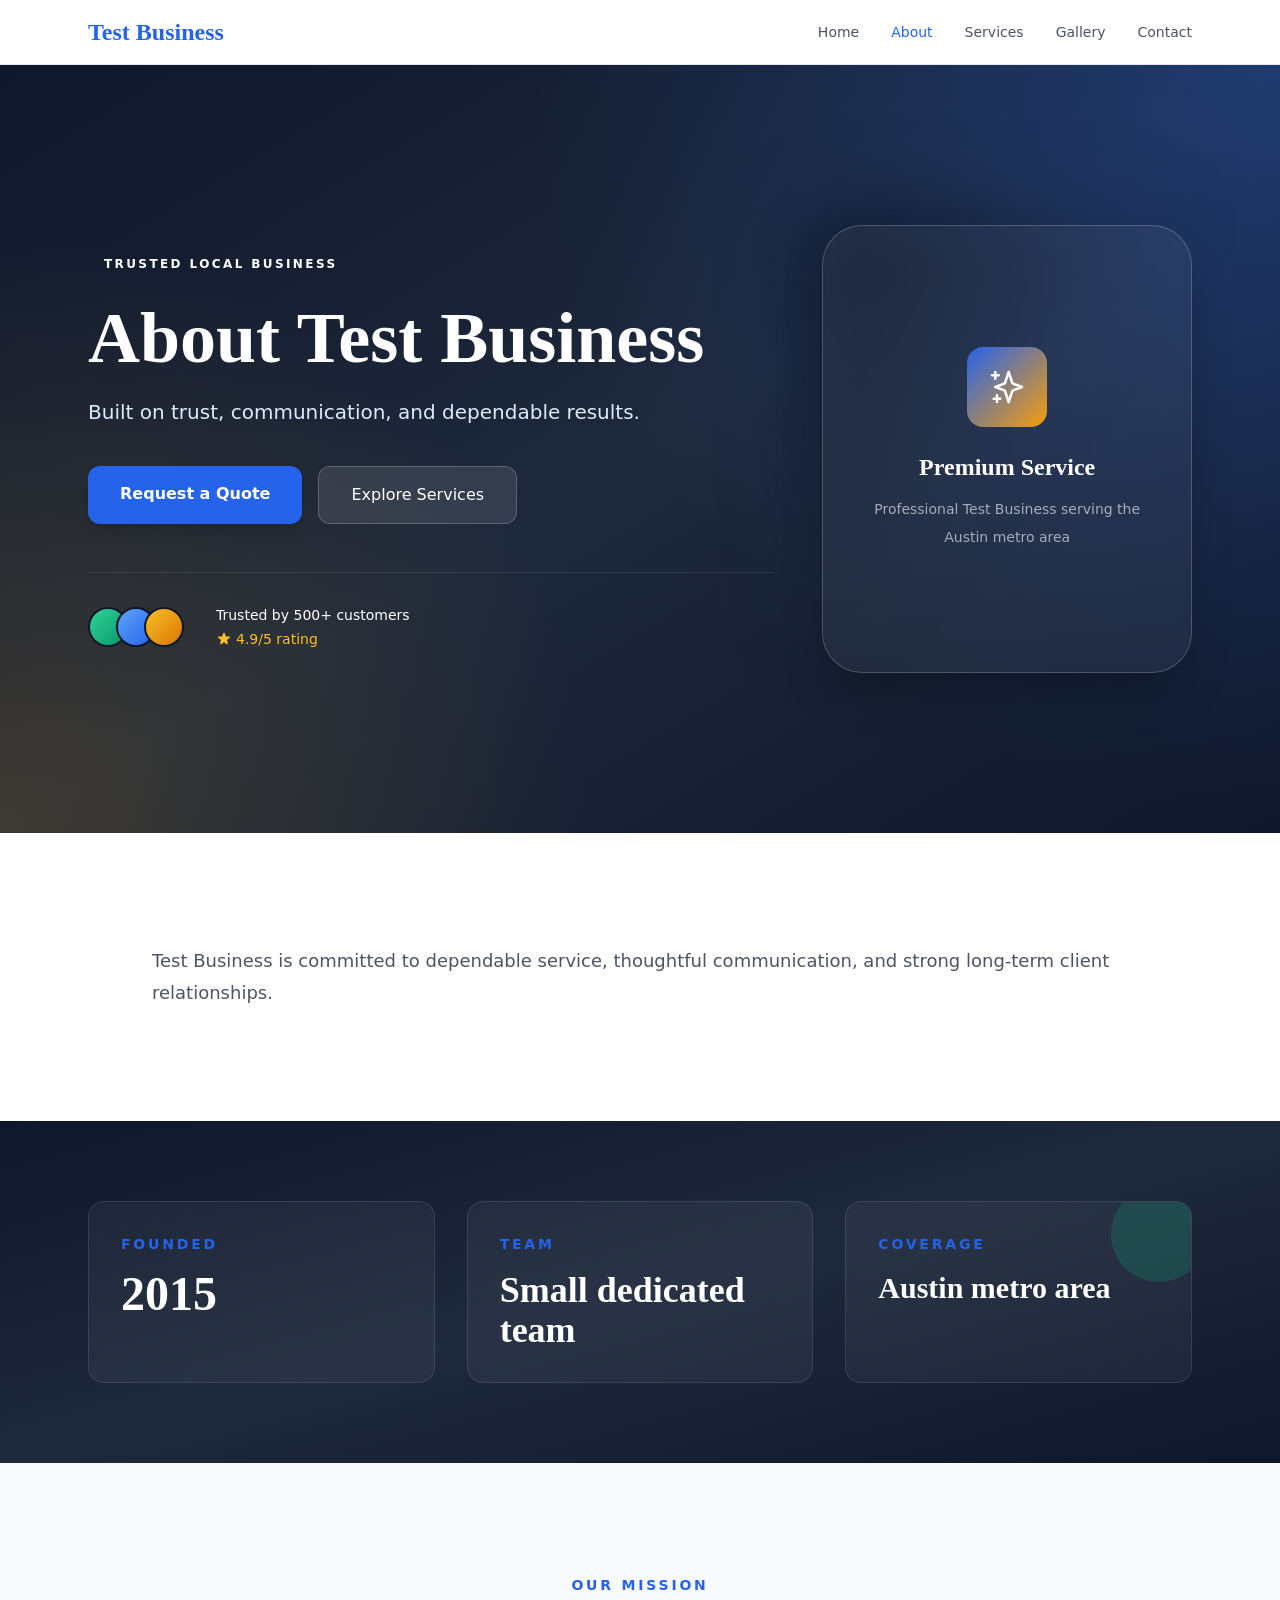
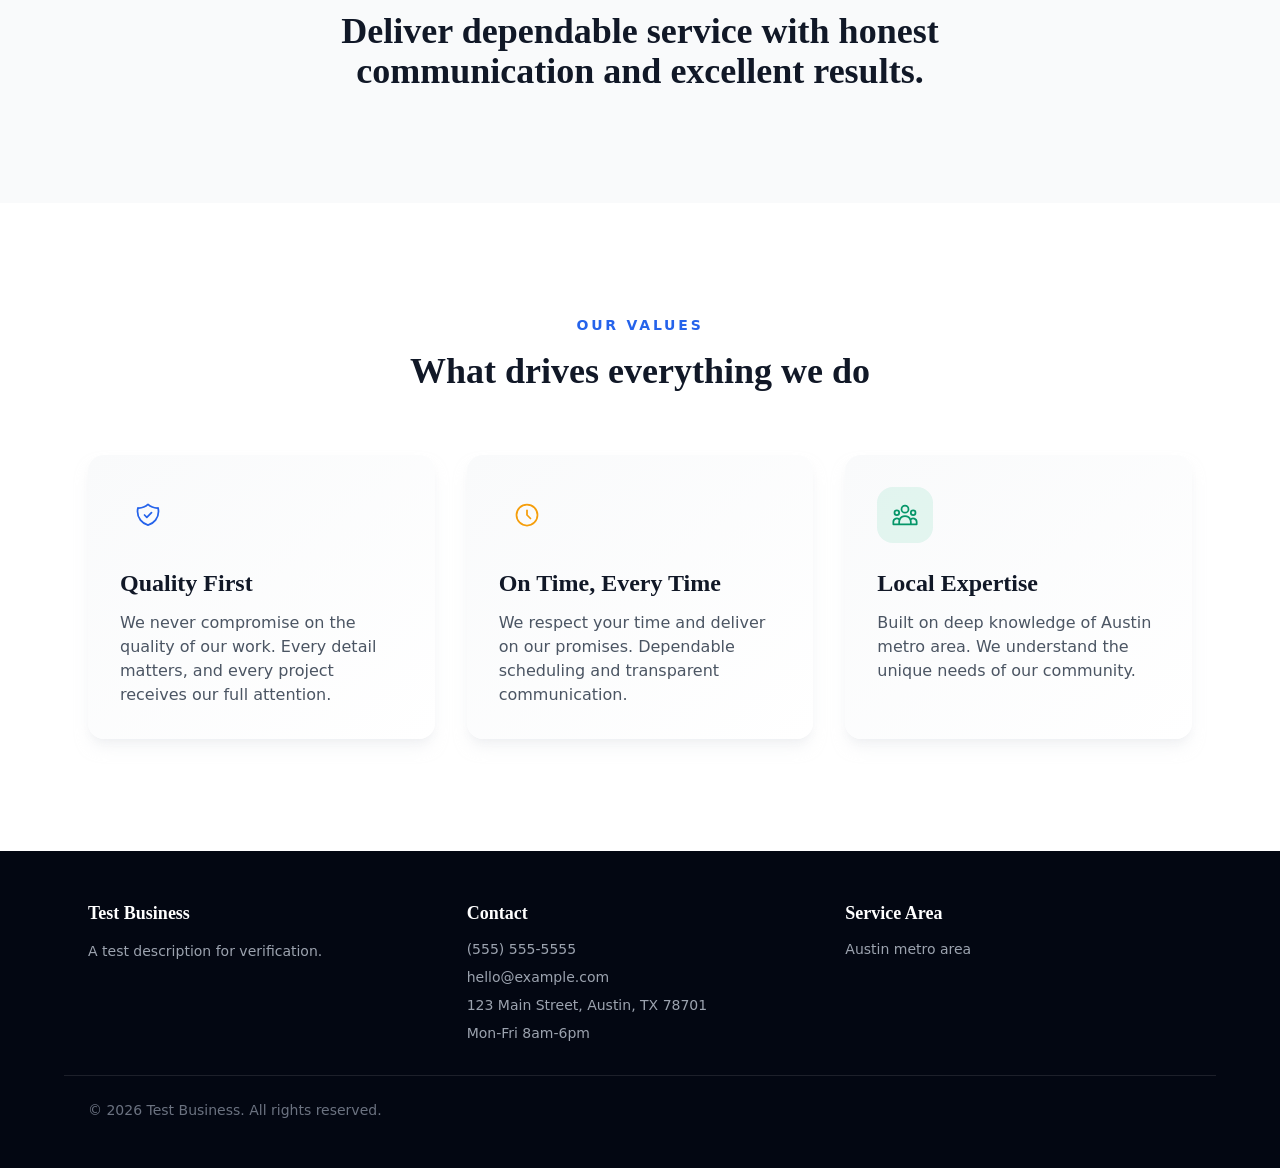
==== commit fc999cd4: "Deploy site from 5Pages" ====
--- a/about/index.html
+++ b/about/index.html
@@ -1,7 +1,5 @@
-<!DOCTYPE html><html lang="en" data-astro-cid-37fxchfa style="--primaryColor: #2563eb;--secondaryColor: #f59e0b;--displayFont: 'Playfair Display', Georgia, serif;--bodyFont: 'Inter', system-ui, sans-serif;"> <head><!-- Primary Meta Tags --><meta charset="utf-8"><meta name="viewport" content="width=device-width, initial-scale=1"><title>About Test Business</title><meta name="description" content="Learn about Test Business, the team, and the values behind the work."><meta name="author" content="Test Business"><meta name="robots" content="index, follow"><link rel="canonical" href="https://example.com/about/"><link rel="preconnect" href="https://fonts.googleapis.com"><link rel="preconnect" href="https://fonts.gstatic.com" crossorigin><link href="https://fonts.googleapis.com/css2?family=Inter:wght@400;500;600;700;800&family=Playfair+Display:wght@600;700&family=Cormorant+Garamond:wght@500;600;700&family=DM+Serif+Display:ital@0;1&family=Space+Grotesk:wght@500;700&family=Source+Sans+3:wght@400;500;600;700&display=swap" rel="stylesheet"><!-- Security & Anti-Phishing --><meta http-equiv="X-Frame-Options" content="SAMEORIGIN"><meta http-equiv="X-Content-Type-Options" content="nosniff"><meta http-equiv="X-XSS-Protection" content="1; mode=block"><meta name="referrer" content="strict-origin-when-cross-origin"><meta http-equiv="Content-Security-Policy" content="default-src 'self'; script-src 'self' https://unpkg.com https://cdnjs.cloudflare.com; style-src 'self' 'unsafe-inline' https://fonts.googleapis.com; font-src 'self' https://fonts.gstatic.com; img-src 'self' data: https:; connect-src 'self'; frame-src 'self' https://unpkg.com; base-uri 'self'; form-action 'self'; frame-ancestors 'self'; object-src 'none'"><!-- Open Graph / Facebook --><meta property="og:type" content="website"><meta property="og:url" content="https://example.com/about/"><meta property="og:title" content="About Test Business"><meta property="og:description" content="Learn about Test Business, the team, and the values behind the work."><meta property="og:site_name" content="Test Business"><meta property="og:locale" content="en_US"><meta property="og:image" content=""><meta property="og:image:width" content="1200"><meta property="og:image:height" content="630"><meta property="og:image:alt" content="About Test Business"><!-- Twitter --><meta name="twitter:card" content="summary_large_image"><meta name="twitter:url" content="https://example.com/about/"><meta name="twitter:title" content="About Test Business"><meta name="twitter:description" content="Learn about Test Business, the team, and the values behind the work."><meta name="twitter:image" content=""><!-- Additional SEO --><meta name="geo.placename" content="123 Main Street, Austin, TX 78701"><!-- Structured Data (JSON-LD) --><script type="application/ld+json">{"@context":"https://schema.org","@type":"LocalBusiness","name":"Test Business","description":"A professional local business website.","url":"https://example.com","telephone":"(555) 555-5555","email":"hello@example.com","address":{"@type":"PostalAddress","streetAddress":"123 Main Street, Austin, TX 78701","addressLocality":"","addressRegion":"","postalCode":"","addressCountry":"US"},"openingHours":"Mon-Fri 8am-6pm","sameAs":[]}</script><link rel="stylesheet" href="/_astro/about.Bn1XtsXS.css"></head> <body class="bg-white text-gray-900" data-astro-cid-37fxchfa style="--primaryColor: #2563eb;--secondaryColor: #f59e0b;--displayFont: 'Playfair Display', Georgia, serif;--bodyFont: 'Inter', system-ui, sans-serif;"> <a href="#main-content" class="sr-only focus:not-sr-only focus:absolute focus:left-4 focus:top-4 focus:z-50 focus:rounded focus:bg-white focus:px-4 focus:py-2 focus:text-sm focus:font-semibold focus:text-gray-900 focus:shadow" data-astro-cid-37fxchfa style="--primaryColor: #2563eb;--secondaryColor: #f59e0b;--displayFont: 'Playfair Display', Georgia, serif;--bodyFont: 'Inter', system-ui, sans-serif;">
+<!DOCTYPE html><html lang="en" data-astro-cid-37fxchfa style="--primaryColor: #2563eb;--secondaryColor: #f59e0b;--displayFont: 'Playfair Display', Georgia, serif;--bodyFont: 'Inter', system-ui, sans-serif;"> <head><!-- Primary Meta Tags --><meta charset="utf-8"><meta name="viewport" content="width=device-width, initial-scale=1"><title>About Test Business</title><meta name="description" content="Learn about Test Business, the team, and the values behind the work."><meta name="author" content="Test Business"><meta name="robots" content="index, follow"><link rel="canonical" href="https://example.com/about/"><link rel="preconnect" href="https://fonts.googleapis.com"><link rel="preconnect" href="https://fonts.gstatic.com" crossorigin><link href="https://fonts.googleapis.com/css2?family=Inter:wght@400;500;600;700;800&family=Playfair+Display:wght@600;700&family=Cormorant+Garamond:wght@500;600;700&family=DM+Serif+Display:ital@0;1&family=Space+Grotesk:wght@500;700&family=Source+Sans+3:wght@400;500;600;700&display=swap" rel="stylesheet"><!-- Security & Anti-Phishing --><meta http-equiv="X-Frame-Options" content="SAMEORIGIN"><meta http-equiv="X-Content-Type-Options" content="nosniff"><meta http-equiv="X-XSS-Protection" content="1; mode=block"><meta name="referrer" content="strict-origin-when-cross-origin"><meta http-equiv="Content-Security-Policy" content="default-src 'self'; script-src 'self' https://unpkg.com https://cdnjs.cloudflare.com; style-src 'self' 'unsafe-inline' https://fonts.googleapis.com; font-src 'self' https://fonts.gstatic.com; img-src 'self' data: https:; connect-src 'self'; frame-src 'self' https://unpkg.com; base-uri 'self'; form-action 'self'; frame-ancestors 'self'; object-src 'none'"><!-- Open Graph / Facebook --><meta property="og:type" content="website"><meta property="og:url" content="https://example.com/about/"><meta property="og:title" content="About Test Business"><meta property="og:description" content="Learn about Test Business, the team, and the values behind the work."><meta property="og:site_name" content="Test Business"><meta property="og:locale" content="en_US"><meta property="og:image" content=""><meta property="og:image:width" content="1200"><meta property="og:image:height" content="630"><meta property="og:image:alt" content="About Test Business"><!-- Twitter --><meta name="twitter:card" content="summary_large_image"><meta name="twitter:url" content="https://example.com/about/"><meta name="twitter:title" content="About Test Business"><meta name="twitter:description" content="Learn about Test Business, the team, and the values behind the work."><meta name="twitter:image" content=""><!-- Additional SEO --><meta name="geo.placename" content="123 Main Street, Austin, TX 78701"><!-- Structured Data (JSON-LD) --><script type="application/ld+json">{"@context":"https://schema.org","@type":"LocalBusiness","name":"Test Business","description":"A professional local business website.","url":"https://example.com","telephone":"(555) 555-5555","email":"hello@example.com","address":{"@type":"PostalAddress","streetAddress":"123 Main Street, Austin, TX 78701","addressLocality":"","addressRegion":"","postalCode":"","addressCountry":"US"},"openingHours":"Mon-Fri 8am-6pm","sameAs":[]}</script><link rel="stylesheet" href="/_astro/about.BGkm_3Lx.css"></head> <body class="bg-white text-gray-900" data-astro-cid-37fxchfa style="--primaryColor: #2563eb;--secondaryColor: #f59e0b;--displayFont: 'Playfair Display', Georgia, serif;--bodyFont: 'Inter', system-ui, sans-serif;"> <a href="#main-content" class="sr-only focus:not-sr-only focus:absolute focus:left-4 focus:top-4 focus:z-50 focus:rounded focus:bg-white focus:px-4 focus:py-2 focus:text-sm focus:font-semibold focus:text-gray-900 focus:shadow" data-astro-cid-37fxchfa style="--primaryColor: #2563eb;--secondaryColor: #f59e0b;--displayFont: 'Playfair Display', Georgia, serif;--bodyFont: 'Inter', system-ui, sans-serif;">
 Skip to content
-</a> <header class="sticky top-0 z-40 border-b border-gray-200 backdrop-blur bg-white/95" data-astro-cid-37fxchfa style="--primaryColor: #2563eb;--secondaryColor: #f59e0b;--displayFont: 'Playfair Display', Georgia, serif;--bodyFont: 'Inter', system-ui, sans-serif;"> <nav class="mx-auto flex max-w-6xl items-center justify-between px-6 py-4" aria-label="Main navigation" data-astro-cid-37fxchfa style="--primaryColor: #2563eb;--secondaryColor: #f59e0b;--displayFont: 'Playfair Display', Georgia, serif;--bodyFont: 'Inter', system-ui, sans-serif;"> <a href="/" class="font-heading text-2xl font-bold text-primary" data-astro-cid-37fxchfa style="--primaryColor: #2563eb;--secondaryColor: #f59e0b;--displayFont: 'Playfair Display', Georgia, serif;--bodyFont: 'Inter', system-ui, sans-serif;">Test Business</a> <div class="hidden items-center gap-8 md:flex" data-astro-cid-37fxchfa style="--primaryColor: #2563eb;--secondaryColor: #f59e0b;--displayFont: 'Playfair Display', Georgia, serif;--bodyFont: 'Inter', system-ui, sans-serif;"> <a href="/" class="text-sm font-medium transition-colors hover:text-primary text-gray-600" data-astro-cid-37fxchfa style="--primaryColor: #2563eb;--secondaryColor: #f59e0b;--displayFont: 'Playfair Display', Georgia, serif;--bodyFont: 'Inter', system-ui, sans-serif;"> Home </a><a href="/about/" class="text-sm font-medium transition-colors hover:text-primary text-primary" data-astro-cid-37fxchfa style="--primaryColor: #2563eb;--secondaryColor: #f59e0b;--displayFont: 'Playfair Display', Georgia, serif;--bodyFont: 'Inter', system-ui, sans-serif;"> About </a><a href="/services/" class="text-sm font-medium transition-colors hover:text-primary text-gray-600" data-astro-cid-37fxchfa style="--primaryColor: #2563eb;--secondaryColor: #f59e0b;--displayFont: 'Playfair Display', Georgia, serif;--bodyFont: 'Inter', system-ui, sans-serif;"> Services </a><a href="/gallery/" class="text-sm font-medium transition-colors hover:text-primary text-gray-600" data-astro-cid-37fxchfa style="--primaryColor: #2563eb;--secondaryColor: #f59e0b;--displayFont: 'Playfair Display', Georgia, serif;--bodyFont: 'Inter', system-ui, sans-serif;"> Gallery </a><a href="/contact/" class="text-sm font-medium transition-colors hover:text-primary text-gray-600" data-astro-cid-37fxchfa style="--primaryColor: #2563eb;--secondaryColor: #f59e0b;--displayFont: 'Playfair Display', Georgia, serif;--bodyFont: 'Inter', system-ui, sans-serif;"> Contact </a> </div> <details class="relative md:hidden" data-astro-cid-37fxchfa style="--primaryColor: #2563eb;--secondaryColor: #f59e0b;--displayFont: 'Playfair Display', Georgia, serif;--bodyFont: 'Inter', system-ui, sans-serif;"> <summary class="list-none cursor-pointer rounded p-2 text-gray-700 focus:outline-none focus:ring-2 focus:ring-primary focus:ring-offset-2" aria-label="Open mobile navigation" data-astro-cid-37fxchfa style="--primaryColor: #2563eb;--secondaryColor: #f59e0b;--displayFont: 'Playfair Display', Georgia, serif;--bodyFont: 'Inter', system-ui, sans-serif;"> <svg class="h-6 w-6" fill="none" stroke="currentColor" viewBox="0 0 24 24" aria-hidden="true" data-astro-cid-37fxchfa style="--primaryColor: #2563eb;--secondaryColor: #f59e0b;--displayFont: 'Playfair Display', Georgia, serif;--bodyFont: 'Inter', system-ui, sans-serif;"> <path stroke-linecap="round" stroke-linejoin="round" stroke-width="2" d="M4 6h16M4 12h16M4 18h16" data-astro-cid-37fxchfa style="--primaryColor: #2563eb;--secondaryColor: #f59e0b;--displayFont: 'Playfair Display', Georgia, serif;--bodyFont: 'Inter', system-ui, sans-serif;"></path> </svg> </summary> <div class="absolute right-0 mt-3 min-w-48 rounded-xl border p-3 shadow-lg border-gray-200 bg-white" data-astro-cid-37fxchfa style="--primaryColor: #2563eb;--secondaryColor: #f59e0b;--displayFont: 'Playfair Display', Georgia, serif;--bodyFont: 'Inter', system-ui, sans-serif;"> <a href="/" class="block rounded-lg px-3 py-2 text-sm font-medium transition-colors hover:bg-gray-50 hover:text-primary text-gray-700" data-astro-cid-37fxchfa style="--primaryColor: #2563eb;--secondaryColor: #f59e0b;--displayFont: 'Playfair Display', Georgia, serif;--bodyFont: 'Inter', system-ui, sans-serif;"> Home </a><a href="/about/" class="block rounded-lg px-3 py-2 text-sm font-medium transition-colors hover:bg-gray-50 hover:text-primary bg-gray-50 text-primary" data-astro-cid-37fxchfa style="--primaryColor: #2563eb;--secondaryColor: #f59e0b;--displayFont: 'Playfair Display', Georgia, serif;--bodyFont: 'Inter', system-ui, sans-serif;"> About </a><a href="/services/" class="block rounded-lg px-3 py-2 text-sm font-medium transition-colors hover:bg-gray-50 hover:text-primary text-gray-700" data-astro-cid-37fxchfa style="--primaryColor: #2563eb;--secondaryColor: #f59e0b;--displayFont: 'Playfair Display', Georgia, serif;--bodyFont: 'Inter', system-ui, sans-serif;"> Services </a><a href="/gallery/" class="block rounded-lg px-3 py-2 text-sm font-medium transition-colors hover:bg-gray-50 hover:text-primary text-gray-700" data-astro-cid-37fxchfa style="--primaryColor: #2563eb;--secondaryColor: #f59e0b;--displayFont: 'Playfair Display', Georgia, serif;--bodyFont: 'Inter', system-ui, sans-serif;"> Gallery </a><a href="/contact/" class="block rounded-lg px-3 py-2 text-sm font-medium transition-colors hover:bg-gray-50 hover:text-primary text-gray-700" data-astro-cid-37fxchfa style="--primaryColor: #2563eb;--secondaryColor: #f59e0b;--displayFont: 'Playfair Display', Georgia, serif;--bodyFont: 'Inter', system-ui, sans-serif;"> Contact </a> </div> </details> </nav> </header> <main id="main-content" data-astro-cid-37fxchfa style="--primaryColor: #2563eb;--secondaryColor: #f59e0b;--displayFont: 'Playfair Display', Georgia, serif;--bodyFont: 'Inter', system-ui, sans-serif;">  <section class="relative overflow-hidden py-24 md:py-36 bg-gradient-to-br from-slate-900 via-[#1e3a5f] to-slate-900 text-white"> <div class="absolute inset-0 bg-[radial-gradient(ellipse_at_top_right,_rgba(37,99,235,0.25),_transparent_50%)]"></div> <div class="absolute inset-0 bg-[radial-gradient(ellipse_at_bottom_left,_rgba(245,158,11,0.15),_transparent_50%)]"></div> <div class="absolute top-0 right-0 w-96 h-96 bg-primary/20 rounded-full blur-[120px] -translate-y-1/2 translate-x-1/2"></div> <div class="absolute bottom-0 left-0 w-72 h-72 bg-secondary/20 rounded-full blur-[100px] translate-y-1/2 -translate-x-1/2"></div> <div class="relative mx-auto max-w-6xl px-6"> <div class="grid items-center gap-12 lg:grid-cols-[1.15fr_0.85fr]"> <div> <div class="inline-flex items-center gap-2 rounded-full bg-white/10 px-4 py-1.5 text-xs font-semibold uppercase tracking-[0.2em] text-white/80 backdrop-blur-sm border border-white/10"> <span class="h-1.5 w-1.5 rounded-full bg-secondary animate-pulse"></span>
-Trusted local business
-</div> <h1 class="mt-6 font-heading text-5xl font-bold leading-tight md:text-6xl lg:text-7xl tracking-tight">About Test Business</h1> <p class="mt-6 max-w-2xl text-lg leading-8 md:text-xl text-blue-100/90">Built on trust, communication, and dependable results.</p> <div class="mt-10 flex flex-wrap gap-4"> <a href="/contact" class="group relative overflow-hidden rounded-xl bg-primary px-8 py-4 font-semibold text-white shadow-lg shadow-primary/30 transition-all hover:bg-primary/90 hover:shadow-xl hover:shadow-primary/40 hover:-translate-y-0.5"> <span class="relative z-10 flex items-center gap-2">
-Request a Quote
-<svg class="h-4 w-4 transition-transform group-hover:translate-x-0.5" fill="none" stroke="currentColor" viewBox="0 0 24 24"> <path stroke-linecap="round" stroke-linejoin="round" stroke-width="2" d="M17 8l4 4m0 0l-4 4m4-4H3"></path> </svg> </span> </a> <a href="/services" class="group flex items-center gap-2 rounded-xl border border-white/20 bg-white/5 px-6 py-4 font-medium text-white backdrop-blur-sm transition-all hover:bg-white/15 hover:border-white/30"> <span>Explore Services</span> <svg class="h-4 w-4 transition-transform group-hover:translate-x-1" fill="none" stroke="currentColor" viewBox="0 0 24 24"> <path stroke-linecap="round" stroke-linejoin="round" stroke-width="2" d="M4 6h16M4 12h16M4 18h16"></path> </svg> </a> </div> <div class="mt-12 flex items-center gap-8 text-sm text-white/60"> <div class="flex items-center gap-2"> <svg class="h-5 w-5 text-secondary" fill="currentColor" viewBox="0 0 20 20"> <path fill-rule="evenodd" d="M10 18a8 8 0 100-16 8 8 0 000 16zm3.707-9.293a1 1 0 00-1.414-1.414L9 10.586 7.707 9.293a1 1 0 00-1.414 1.414l2 2a1 1 0 001.414 0l4-4z" clip-rule="evenodd"></path> </svg> <span>Licensed & Insured</span> </div> <div class="flex items-center gap-2"> <svg class="h-5 w-5 text-secondary" fill="currentColor" viewBox="0 0 20 20"> <path fill-rule="evenodd" d="M10 18a8 8 0 100-16 8 8 0 000 16zm3.707-9.293a1 1 0 00-1.414-1.414L9 10.586 7.707 9.293a1 1 0 00-1.414 1.414l2 2a1 1 0 001.414 0l4-4z" clip-rule="evenodd"></path> </svg> <span>Free Estimates</span> </div> </div> </div> <div> <div class="relative rounded-2xl border border-white/10 bg-gradient-to-br from-white/10 to-white/5 p-10 shadow-2xl shadow-slate-950/30 backdrop-blur-sm"> <div class="absolute inset-0 rounded-2xl bg-gradient-to-br from-primary/20 to-transparent opacity-50"></div> <div class="relative"> <div class="mb-6 inline-flex h-16 w-16 items-center justify-center rounded-2xl bg-secondary/20 text-3xl">🔧</div> <p class="font-heading text-2xl font-semibold text-white">Professional Plumbing Services</p> <p class="mt-4 text-sm leading-7 text-white/70">Reliable solutions for residential and commercial needs. Trusted by homeowners and businesses throughout the area.</p> <div class="mt-8 grid grid-cols-2 gap-4 text-center"> <div class="rounded-xl bg-white/5 px-4 py-3"> <p class="font-heading text-2xl font-bold text-secondary">2015</p> <p class="text-xs uppercase tracking-wider text-white/50">Years</p> </div> <div class="rounded-xl bg-white/5 px-4 py-3"> <p class="font-heading text-2xl font-bold text-secondary">500+</p> <p class="text-xs uppercase tracking-wider text-white/50">Jobs</p> </div> </div> </div> </div> </div> </div> </div> </section> <section class="py-16 md:py-24"> <div class="mx-auto max-w-5xl px-6"> <div class="prose max-w-none text-lg leading-8 text-gray-600"> <p>Test Business is committed to dependable service, thoughtful communication, and strong long-term client relationships.</p> </div> </div> </section> <section class="bg-gray-50 py-16 md:py-24"> <div class="mx-auto max-w-6xl px-6"> <div class="mx-auto max-w-2xl text-center"> <p class="text-sm font-semibold uppercase tracking-[0.2em] text-primary">Our commitment</p> <h2 class="mt-4 font-heading text-4xl font-bold text-gray-900">Built on trust and quality</h2> </div> <div class="mt-12 grid gap-8 md:grid-cols-3"> <div class="rounded-2xl border border-gray-200 bg-white p-8 shadow-sm transition-all hover:shadow-md"> <div class="mb-4 inline-flex h-12 w-12 items-center justify-center rounded-xl bg-primary/10 text-primary"> <svg class="h-6 w-6" fill="none" stroke="currentColor" viewBox="0 0 24 24"> <path stroke-linecap="round" stroke-linejoin="round" stroke-width="1.5" d="M9 12l2 2 4-4m5.618-4.016A11.955 11.955 0 0112 2.944a11.955 11.955 0 01-8.618 3.04A12.02 12.02 0 003 9c0 5.591 3.824 10.29 9 11.622 5.176-1.332 9-6.03 9-11.622 0-1.042-.133-2.052-.382-3.016z"></path> </svg> </div> <h3 class="font-heading text-xl font-semibold text-gray-900">Licensed & Insured</h3> <p class="mt-3 text-sm leading-7 text-gray-600">Fully certified professionals you can trust with your home or business.</p> </div> <div class="rounded-2xl border border-gray-200 bg-white p-8 shadow-sm transition-all hover:shadow-md"> <div class="mb-4 inline-flex h-12 w-12 items-center justify-center rounded-xl bg-secondary/10 text-secondary"> <svg class="h-6 w-6" fill="none" stroke="currentColor" viewBox="0 0 24 24"> <path stroke-linecap="round" stroke-linejoin="round" stroke-width="1.5" d="M12 8v4l3 3m6-3a9 9 0 11-18 0 9 9 0 0118 0z"></path> </svg> </div> <h3 class="font-heading text-xl font-semibold text-gray-900">On-Time Service</h3> <p class="mt-3 text-sm leading-7 text-gray-600">We respect your time and show up when we say we will.</p> </div> <div class="rounded-2xl border border-gray-200 bg-white p-8 shadow-sm transition-all hover:shadow-md"> <div class="mb-4 inline-flex h-12 w-12 items-center justify-center rounded-xl bg-primary/10 text-primary"> <svg class="h-6 w-6" fill="none" stroke="currentColor" viewBox="0 0 24 24"> <path stroke-linecap="round" stroke-linejoin="round" stroke-width="1.5" d="M5 13l4 4L19 7"></path> </svg> </div> <h3 class="font-heading text-xl font-semibold text-gray-900">Quality Guaranteed</h3> <p class="mt-3 text-sm leading-7 text-gray-600">Our work is backed by satisfaction guarantee on every job.</p> </div> </div> </div> </section> <section class="py-16 md:py-24"> <div class="mx-auto grid max-w-6xl gap-8 px-6 md:grid-cols-3"> <div class="rounded-2xl bg-white p-8 text-center shadow-md"> <p class="font-heading text-5xl font-bold text-primary">2015</p> <p class="mt-2 text-sm font-medium uppercase tracking-wider text-gray-500">Founded</p> </div> <div class="rounded-2xl bg-white p-8 text-center shadow-md"> <p class="font-heading text-5xl font-bold text-primary">Small dedicated team</p> <p class="mt-2 text-sm font-medium uppercase tracking-wider text-gray-500">Team</p> </div> <div class="rounded-2xl bg-white p-8 text-center shadow-md"> <p class="font-heading text-5xl font-bold text-primary">Austin metro area</p> <p class="mt-2 text-sm font-medium uppercase tracking-wider text-gray-500">Coverage</p> </div> </div> </section> <section class="py-16 md:py-24"> <div class="mx-auto max-w-4xl px-6 text-center"> <p class="text-sm font-semibold uppercase tracking-[0.2em] text-primary">Our mission</p> <h2 class="mt-4 font-heading text-3xl font-bold text-gray-900 md:text-4xl">Deliver dependable service with honest communication and excellent results.</h2> </div> </section>  </main> <footer class="bg-gradient-to-br from-slate-900 via-slate-900 to-slate-800 text-white" data-astro-cid-37fxchfa style="--primaryColor: #2563eb;--secondaryColor: #f59e0b;--displayFont: 'Playfair Display', Georgia, serif;--bodyFont: 'Inter', system-ui, sans-serif;"> <div class="mx-auto max-w-6xl px-6 py-16" data-astro-cid-37fxchfa style="--primaryColor: #2563eb;--secondaryColor: #f59e0b;--displayFont: 'Playfair Display', Georgia, serif;--bodyFont: 'Inter', system-ui, sans-serif;"> <div class="grid gap-12 md:grid-cols-4" data-astro-cid-37fxchfa style="--primaryColor: #2563eb;--secondaryColor: #f59e0b;--displayFont: 'Playfair Display', Georgia, serif;--bodyFont: 'Inter', system-ui, sans-serif;"> <div class="md:col-span-2" data-astro-cid-37fxchfa style="--primaryColor: #2563eb;--secondaryColor: #f59e0b;--displayFont: 'Playfair Display', Georgia, serif;--bodyFont: 'Inter', system-ui, sans-serif;"> <h2 class="font-heading text-2xl font-bold text-white" data-astro-cid-37fxchfa style="--primaryColor: #2563eb;--secondaryColor: #f59e0b;--displayFont: 'Playfair Display', Georgia, serif;--bodyFont: 'Inter', system-ui, sans-serif;">Test Business</h2> <p class="mt-4 max-w-sm text-sm leading-6 text-gray-400" data-astro-cid-37fxchfa style="--primaryColor: #2563eb;--secondaryColor: #f59e0b;--displayFont: 'Playfair Display', Georgia, serif;--bodyFont: 'Inter', system-ui, sans-serif;">A test description for verification.</p> <div class="mt-8 flex flex-wrap gap-6 text-sm" data-astro-cid-37fxchfa style="--primaryColor: #2563eb;--secondaryColor: #f59e0b;--displayFont: 'Playfair Display', Georgia, serif;--bodyFont: 'Inter', system-ui, sans-serif;"> <a href="/contact" class="inline-flex items-center gap-2 text-white hover:text-primary transition-colors" data-astro-cid-37fxchfa style="--primaryColor: #2563eb;--secondaryColor: #f59e0b;--displayFont: 'Playfair Display', Georgia, serif;--bodyFont: 'Inter', system-ui, sans-serif;"> <svg class="h-5 w-5" fill="none" stroke="currentColor" viewBox="0 0 24 24" data-astro-cid-37fxchfa style="--primaryColor: #2563eb;--secondaryColor: #f59e0b;--displayFont: 'Playfair Display', Georgia, serif;--bodyFont: 'Inter', system-ui, sans-serif;"> <path stroke-linecap="round" stroke-linejoin="round" stroke-width="1.5" d="M3 5a2 2 0 012-2h3.28a1 1 0 01.948.684l1.498 4.493a1 1 0 01-.502 1.21l-2.257 1.13a11.042 11.042 0 005.516 5.516l1.13-2.257a1 1 0 011.21-.502l4.493 1.498a1 1 0 01.684.949V19a2 2 0 01-2 2h-1C9.716 21 3 14.284 3 6V5z" data-astro-cid-37fxchfa style="--primaryColor: #2563eb;--secondaryColor: #f59e0b;--displayFont: 'Playfair Display', Georgia, serif;--bodyFont: 'Inter', system-ui, sans-serif;"></path> </svg> <span data-astro-cid-37fxchfa style="--primaryColor: #2563eb;--secondaryColor: #f59e0b;--displayFont: 'Playfair Display', Georgia, serif;--bodyFont: 'Inter', system-ui, sans-serif;">(555) 555-5555</span> </a> <a href="mailto:{siteConfig.email}" class="inline-flex items-center gap-2 text-white hover:text-primary transition-colors" data-astro-cid-37fxchfa style="--primaryColor: #2563eb;--secondaryColor: #f59e0b;--displayFont: 'Playfair Display', Georgia, serif;--bodyFont: 'Inter', system-ui, sans-serif;"> <svg class="h-5 w-5" fill="none" stroke="currentColor" viewBox="0 0 24 24" data-astro-cid-37fxchfa style="--primaryColor: #2563eb;--secondaryColor: #f59e0b;--displayFont: 'Playfair Display', Georgia, serif;--bodyFont: 'Inter', system-ui, sans-serif;"> <path stroke-linecap="round" stroke-linejoin="round" stroke-width="1.5" d="M3 8l7.89 5.26a2 2 0 002.22 0L21 8M5 19h14a2 2 0 002-2V7a2 2 0 00-2-2H5a2 2 0 00-2 2v10a2 2 0 002 2z" data-astro-cid-37fxchfa style="--primaryColor: #2563eb;--secondaryColor: #f59e0b;--displayFont: 'Playfair Display', Georgia, serif;--bodyFont: 'Inter', system-ui, sans-serif;"></path> </svg> <span data-astro-cid-37fxchfa style="--primaryColor: #2563eb;--secondaryColor: #f59e0b;--displayFont: 'Playfair Display', Georgia, serif;--bodyFont: 'Inter', system-ui, sans-serif;">hello@example.com</span> </a> </div> </div> <div data-astro-cid-37fxchfa style="--primaryColor: #2563eb;--secondaryColor: #f59e0b;--displayFont: 'Playfair Display', Georgia, serif;--bodyFont: 'Inter', system-ui, sans-serif;"> <h3 class="font-heading text-lg font-semibold text-white" data-astro-cid-37fxchfa style="--primaryColor: #2563eb;--secondaryColor: #f59e0b;--displayFont: 'Playfair Display', Georgia, serif;--bodyFont: 'Inter', system-ui, sans-serif;">Navigation</h3> <nav class="mt-4 flex flex-col gap-3" data-astro-cid-37fxchfa style="--primaryColor: #2563eb;--secondaryColor: #f59e0b;--displayFont: 'Playfair Display', Georgia, serif;--bodyFont: 'Inter', system-ui, sans-serif;"> <a href="/" class="text-sm text-gray-400 hover:text-white transition-colors" data-astro-cid-37fxchfa style="--primaryColor: #2563eb;--secondaryColor: #f59e0b;--displayFont: 'Playfair Display', Georgia, serif;--bodyFont: 'Inter', system-ui, sans-serif;">Home</a> <a href="/about/" class="text-sm text-gray-400 hover:text-white transition-colors" data-astro-cid-37fxchfa style="--primaryColor: #2563eb;--secondaryColor: #f59e0b;--displayFont: 'Playfair Display', Georgia, serif;--bodyFont: 'Inter', system-ui, sans-serif;">About</a> <a href="/services/" class="text-sm text-gray-400 hover:text-white transition-colors" data-astro-cid-37fxchfa style="--primaryColor: #2563eb;--secondaryColor: #f59e0b;--displayFont: 'Playfair Display', Georgia, serif;--bodyFont: 'Inter', system-ui, sans-serif;">Services</a> <a href="/gallery/" class="text-sm text-gray-400 hover:text-white transition-colors" data-astro-cid-37fxchfa style="--primaryColor: #2563eb;--secondaryColor: #f59e0b;--displayFont: 'Playfair Display', Georgia, serif;--bodyFont: 'Inter', system-ui, sans-serif;">Gallery</a> <a href="/contact/" class="text-sm text-gray-400 hover:text-white transition-colors" data-astro-cid-37fxchfa style="--primaryColor: #2563eb;--secondaryColor: #f59e0b;--displayFont: 'Playfair Display', Georgia, serif;--bodyFont: 'Inter', system-ui, sans-serif;">Contact</a> </nav> </div> <div data-astro-cid-37fxchfa style="--primaryColor: #2563eb;--secondaryColor: #f59e0b;--displayFont: 'Playfair Display', Georgia, serif;--bodyFont: 'Inter', system-ui, sans-serif;"> <h3 class="font-heading text-lg font-semibold text-white" data-astro-cid-37fxchfa style="--primaryColor: #2563eb;--secondaryColor: #f59e0b;--displayFont: 'Playfair Display', Georgia, serif;--bodyFont: 'Inter', system-ui, sans-serif;">Service Area</h3> <p class="mt-4 text-sm text-gray-400" data-astro-cid-37fxchfa style="--primaryColor: #2563eb;--secondaryColor: #f59e0b;--displayFont: 'Playfair Display', Georgia, serif;--bodyFont: 'Inter', system-ui, sans-serif;">Austin metro area</p> <div class="mt-4 flex flex-wrap gap-3" data-astro-cid-37fxchfa style="--primaryColor: #2563eb;--secondaryColor: #f59e0b;--displayFont: 'Playfair Display', Georgia, serif;--bodyFont: 'Inter', system-ui, sans-serif;">  </div> </div> </div> <div class="mt-12 flex flex-col gap-4 border-t border-white/10 pt-8 text-sm text-gray-500 md:flex-row md:items-center md:justify-between" data-astro-cid-37fxchfa style="--primaryColor: #2563eb;--secondaryColor: #f59e0b;--displayFont: 'Playfair Display', Georgia, serif;--bodyFont: 'Inter', system-ui, sans-serif;"> <p data-astro-cid-37fxchfa style="--primaryColor: #2563eb;--secondaryColor: #f59e0b;--displayFont: 'Playfair Display', Georgia, serif;--bodyFont: 'Inter', system-ui, sans-serif;">&copy; 2026 Test Business. All rights reserved.</p> <p class="text-xs" data-astro-cid-37fxchfa style="--primaryColor: #2563eb;--secondaryColor: #f59e0b;--displayFont: 'Playfair Display', Georgia, serif;--bodyFont: 'Inter', system-ui, sans-serif;">This is the official website of Test Business. We will never ask for passwords or payment via email.</p> </div> </div> </footer> </body></html>+</a> <header class="sticky top-0 z-40 border-b border-gray-200 backdrop-blur bg-white/95" data-astro-cid-37fxchfa style="--primaryColor: #2563eb;--secondaryColor: #f59e0b;--displayFont: 'Playfair Display', Georgia, serif;--bodyFont: 'Inter', system-ui, sans-serif;"> <nav class="mx-auto flex max-w-6xl items-center justify-between px-6 py-4" aria-label="Main navigation" data-astro-cid-37fxchfa style="--primaryColor: #2563eb;--secondaryColor: #f59e0b;--displayFont: 'Playfair Display', Georgia, serif;--bodyFont: 'Inter', system-ui, sans-serif;"> <a href="/" class="font-heading text-2xl font-bold text-primary" data-astro-cid-37fxchfa style="--primaryColor: #2563eb;--secondaryColor: #f59e0b;--displayFont: 'Playfair Display', Georgia, serif;--bodyFont: 'Inter', system-ui, sans-serif;">Test Business</a> <div class="hidden items-center gap-8 md:flex" data-astro-cid-37fxchfa style="--primaryColor: #2563eb;--secondaryColor: #f59e0b;--displayFont: 'Playfair Display', Georgia, serif;--bodyFont: 'Inter', system-ui, sans-serif;"> <a href="/" class="text-sm font-medium transition-colors hover:text-primary text-gray-600" data-astro-cid-37fxchfa style="--primaryColor: #2563eb;--secondaryColor: #f59e0b;--displayFont: 'Playfair Display', Georgia, serif;--bodyFont: 'Inter', system-ui, sans-serif;"> Home </a><a href="/about/" class="text-sm font-medium transition-colors hover:text-primary text-primary" data-astro-cid-37fxchfa style="--primaryColor: #2563eb;--secondaryColor: #f59e0b;--displayFont: 'Playfair Display', Georgia, serif;--bodyFont: 'Inter', system-ui, sans-serif;"> About </a><a href="/services/" class="text-sm font-medium transition-colors hover:text-primary text-gray-600" data-astro-cid-37fxchfa style="--primaryColor: #2563eb;--secondaryColor: #f59e0b;--displayFont: 'Playfair Display', Georgia, serif;--bodyFont: 'Inter', system-ui, sans-serif;"> Services </a><a href="/gallery/" class="text-sm font-medium transition-colors hover:text-primary text-gray-600" data-astro-cid-37fxchfa style="--primaryColor: #2563eb;--secondaryColor: #f59e0b;--displayFont: 'Playfair Display', Georgia, serif;--bodyFont: 'Inter', system-ui, sans-serif;"> Gallery </a><a href="/contact/" class="text-sm font-medium transition-colors hover:text-primary text-gray-600" data-astro-cid-37fxchfa style="--primaryColor: #2563eb;--secondaryColor: #f59e0b;--displayFont: 'Playfair Display', Georgia, serif;--bodyFont: 'Inter', system-ui, sans-serif;"> Contact </a> </div> <details class="relative md:hidden" data-astro-cid-37fxchfa style="--primaryColor: #2563eb;--secondaryColor: #f59e0b;--displayFont: 'Playfair Display', Georgia, serif;--bodyFont: 'Inter', system-ui, sans-serif;"> <summary class="list-none cursor-pointer rounded p-2 text-gray-700 focus:outline-none focus:ring-2 focus:ring-primary focus:ring-offset-2" aria-label="Open mobile navigation" data-astro-cid-37fxchfa style="--primaryColor: #2563eb;--secondaryColor: #f59e0b;--displayFont: 'Playfair Display', Georgia, serif;--bodyFont: 'Inter', system-ui, sans-serif;"> <svg class="h-6 w-6" fill="none" stroke="currentColor" viewBox="0 0 24 24" aria-hidden="true" data-astro-cid-37fxchfa style="--primaryColor: #2563eb;--secondaryColor: #f59e0b;--displayFont: 'Playfair Display', Georgia, serif;--bodyFont: 'Inter', system-ui, sans-serif;"> <path stroke-linecap="round" stroke-linejoin="round" stroke-width="2" d="M4 6h16M4 12h16M4 18h16" data-astro-cid-37fxchfa style="--primaryColor: #2563eb;--secondaryColor: #f59e0b;--displayFont: 'Playfair Display', Georgia, serif;--bodyFont: 'Inter', system-ui, sans-serif;"></path> </svg> </summary> <div class="absolute right-0 mt-3 min-w-48 rounded-xl border p-3 shadow-lg border-gray-200 bg-white" data-astro-cid-37fxchfa style="--primaryColor: #2563eb;--secondaryColor: #f59e0b;--displayFont: 'Playfair Display', Georgia, serif;--bodyFont: 'Inter', system-ui, sans-serif;"> <a href="/" class="block rounded-lg px-3 py-2 text-sm font-medium transition-colors hover:bg-gray-50 hover:text-primary text-gray-700" data-astro-cid-37fxchfa style="--primaryColor: #2563eb;--secondaryColor: #f59e0b;--displayFont: 'Playfair Display', Georgia, serif;--bodyFont: 'Inter', system-ui, sans-serif;"> Home </a><a href="/about/" class="block rounded-lg px-3 py-2 text-sm font-medium transition-colors hover:bg-gray-50 hover:text-primary bg-gray-50 text-primary" data-astro-cid-37fxchfa style="--primaryColor: #2563eb;--secondaryColor: #f59e0b;--displayFont: 'Playfair Display', Georgia, serif;--bodyFont: 'Inter', system-ui, sans-serif;"> About </a><a href="/services/" class="block rounded-lg px-3 py-2 text-sm font-medium transition-colors hover:bg-gray-50 hover:text-primary text-gray-700" data-astro-cid-37fxchfa style="--primaryColor: #2563eb;--secondaryColor: #f59e0b;--displayFont: 'Playfair Display', Georgia, serif;--bodyFont: 'Inter', system-ui, sans-serif;"> Services </a><a href="/gallery/" class="block rounded-lg px-3 py-2 text-sm font-medium transition-colors hover:bg-gray-50 hover:text-primary text-gray-700" data-astro-cid-37fxchfa style="--primaryColor: #2563eb;--secondaryColor: #f59e0b;--displayFont: 'Playfair Display', Georgia, serif;--bodyFont: 'Inter', system-ui, sans-serif;"> Gallery </a><a href="/contact/" class="block rounded-lg px-3 py-2 text-sm font-medium transition-colors hover:bg-gray-50 hover:text-primary text-gray-700" data-astro-cid-37fxchfa style="--primaryColor: #2563eb;--secondaryColor: #f59e0b;--displayFont: 'Playfair Display', Georgia, serif;--bodyFont: 'Inter', system-ui, sans-serif;"> Contact </a> </div> </details> </nav> </header> <main id="main-content" data-astro-cid-37fxchfa style="--primaryColor: #2563eb;--secondaryColor: #f59e0b;--displayFont: 'Playfair Display', Georgia, serif;--bodyFont: 'Inter', system-ui, sans-serif;">  <section class="relative overflow-hidden bg-gradient-to-br from-slate-900 via-slate-800 to-slate-900 py-24 md:py-32 lg:py-40 text-white"> <div class="absolute inset-0 bg-[radial-gradient(circle_at_top_right,_rgba(37,99,235,0.3),_transparent_50%)]"></div> <div class="absolute inset-0 bg-[radial-gradient(circle_at_bottom_left,_rgba(245,158,11,0.15),_transparent_40%)]"></div> <div class="absolute top-20 -left-20 h-64 w-64 rounded-full bg-primary/20 blur-3xl"></div> <div class="absolute bottom-10 -right-20 h-80 w-80 rounded-full bg-secondary/10 blur-3xl"></div> <div class="relative mx-auto max-w-6xl px-6"> <div class="grid items-center gap-12 lg:grid-cols-[1.3fr_0.7fr]"> <div> <span class="inline-block rounded-full bg-primary/20 px-4 py-1.5 text-xs font-semibold uppercase tracking-[0.2em] text-primary-200">Trusted Local Business</span> <h1 class="mt-6 font-heading text-5xl font-bold leading-tight md:text-6xl lg:text-7xl">About Test Business</h1> <p class="mt-6 max-w-2xl text-lg leading-8 md:text-xl text-blue-100">Built on trust, communication, and dependable results.</p> <div class="mt-10 flex flex-wrap gap-4"> <a href="/contact" class="rounded-xl bg-primary px-8 py-4 text-base font-semibold text-white shadow-lg shadow-primary/30 transition-all hover:bg-primary/90 hover:shadow-xl hover:shadow-primary/40 hover:-translate-y-0.5">Request a Quote</a> <a href="/services" class="rounded-xl border border-white/20 bg-white/10 px-8 py-4 text-base font-medium text-white backdrop-blur-sm transition-all hover:bg-white/20 hover:border-white/30">Explore Services</a> </div> <div class="mt-12 flex items-center gap-8 border-t border-white/10 pt-8"> <div class="flex -space-x-3"> <div class="h-10 w-10 rounded-full bg-gradient-to-br from-emerald-400 to-emerald-600 border-2 border-slate-900"></div> <div class="h-10 w-10 rounded-full bg-gradient-to-br from-blue-400 to-blue-600 border-2 border-slate-900"></div> <div class="h-10 w-10 rounded-full bg-gradient-to-br from-amber-400 to-amber-600 border-2 border-slate-900"></div> </div> <div> <p class="text-sm font-medium text-white">Trusted by 500+ customers</p> <div class="mt-1 flex items-center gap-1"> <svg class="h-4 w-4 text-amber-400" fill="currentColor" viewBox="0 0 20 20"><path d="M9.049 2.927c.3-.921 1.603-.921 1.902 0l1.07 3.292a1 1 0 00.95.69h3.462c.969 0 1.371 1.24.588 1.81l-2.8 2.034a1 1 0 00-.364 1.118l1.07 3.292c.3.921-.755 1.688-1.54 1.118l-2.8-2.034a1 1 0 00-1.175 0l-2.8 2.034c-.784.57-1.838-.197-1.539-1.118l1.07-3.292a1 1 0 00-.364-1.118L2.98 8.72c-.783-.57-.38-1.81.588-1.81h3.461a1 1 0 00.951-.69l1.07-3.292z"></path></svg> <span class="text-sm font-medium text-amber-400">4.9/5 rating</span> </div> </div> </div> </div> <div class="relative hidden lg:block"> <div class="absolute -inset-4 rounded-[3rem] bg-gradient-to-br from-primary/30 via-transparent to-secondary/20 blur-2xl"></div> <div class="relative flex min-h-[28rem] items-center justify-center rounded-[2.5rem] border border-white/20 bg-white/5 p-10 shadow-2xl shadow-black/30 backdrop-blur-sm"> <div class="text-center"> <div class="mx-auto mb-6 flex h-20 w-20 items-center justify-center rounded-2xl bg-gradient-to-br from-primary to-secondary"> <svg class="h-10 w-10 text-white" fill="none" stroke="currentColor" viewBox="0 0 24 24"><path stroke-linecap="round" stroke-linejoin="round" stroke-width="1.5" d="M5 3v4M3 5h4M6 17v4m-2-2h4m5-16l2.286 6.857L21 12l-5.714 2.143L13 21l-2.286-6.857L5 12l5.714-2.143L13 3z"></path></svg> </div> <p class="font-heading text-2xl font-semibold text-white">Premium Service</p> <p class="mt-3 text-sm leading-7 text-white/60">Professional Test Business serving the Austin metro area</p> </div> </div> </div> </div> </div> </section> <section class="bg-white py-20 md:py-28"> <div class="mx-auto max-w-5xl px-6"> <div class="prose max-w-none text-lg leading-8 text-gray-600"> <p>Test Business is committed to dependable service, thoughtful communication, and strong long-term client relationships.</p> </div> </div> </section> <section class="bg-gradient-to-br from-slate-900 via-slate-800 to-slate-900 py-20"> <div class="mx-auto grid max-w-6xl gap-8 px-6 md:grid-cols-3"> <div class="relative overflow-hidden rounded-2xl bg-white/5 p-8 backdrop-blur-sm border border-white/10"> <div class="absolute -right-4 -top-4 h-24 w-24 rounded-full bg-primary/20"></div> <p class="relative text-sm font-semibold uppercase tracking-[0.2em] text-primary">Founded</p> <h2 class="relative mt-4 font-heading text-5xl font-bold text-white">2015</h2> </div> <div class="relative overflow-hidden rounded-2xl bg-white/5 p-8 backdrop-blur-sm border border-white/10"> <div class="absolute -right-4 -top-4 h-24 w-24 rounded-full bg-secondary/20"></div> <p class="relative text-sm font-semibold uppercase tracking-[0.2em] text-primary">Team</p> <h2 class="relative mt-4 font-heading text-4xl font-bold text-white">Small dedicated team</h2> </div> <div class="relative overflow-hidden rounded-2xl bg-white/5 p-8 backdrop-blur-sm border border-white/10"> <div class="absolute -right-4 -top-4 h-24 w-24 rounded-full bg-emerald-500/20"></div> <p class="relative text-sm font-semibold uppercase tracking-[0.2em] text-primary">Coverage</p> <h2 class="relative mt-4 font-heading text-3xl font-bold text-white">Austin metro area</h2> </div> </div> </section> <section class="bg-gray-50 py-20 md:py-28"> <div class="mx-auto max-w-4xl px-6"> <div class="mx-auto max-w-2xl text-center"> <p class="text-sm font-semibold uppercase tracking-[0.2em] text-primary">Our Mission</p> <h2 class="mt-4 font-heading text-4xl font-bold text-gray-900">Deliver dependable service with honest communication and excellent results.</h2> </div> </div> </section> <section class="bg-white py-20 md:py-28"> <div class="mx-auto max-w-6xl px-6"> <div class="mx-auto max-w-2xl text-center"> <p class="text-sm font-semibold uppercase tracking-[0.2em] text-primary">Our Values</p> <h2 class="mt-4 font-heading text-4xl font-bold text-gray-900">What drives everything we do</h2> </div> <div class="mt-16 grid gap-8 md:grid-cols-3"> <div class="group relative overflow-hidden rounded-2xl bg-gradient-to-br from-gray-50 to-white p-8 shadow-lg shadow-gray-200/50 transition-all hover:-translate-y-2 hover:shadow-2xl hover:shadow-gray-300/50"> <div class="absolute inset-0 bg-gradient-to-br from-primary/5 to-transparent opacity-0 transition-opacity group-hover:opacity-100"></div> <div class="relative"> <div class="flex h-14 w-14 items-center justify-center rounded-2xl bg-primary/10 text-primary"> <svg class="h-7 w-7" fill="none" stroke="currentColor" viewBox="0 0 24 24"><path stroke-linecap="round" stroke-linejoin="round" stroke-width="1.5" d="M9 12l2 2 4-4m5.618-4.016A11.955 11.955 0 0112 2.944a11.955 11.955 0 01-8.618 3.04A12.02 12.02 0 003 9c0 5.591 3.824 10.29 9 11.622 5.176-1.332 9-6.03 9-11.622 0-1.042-.133-2.052-.382-3.016z"></path></svg> </div> <h3 class="mt-6 font-heading text-2xl font-semibold text-gray-900">Quality First</h3> <p class="mt-3 text-gray-600">We never compromise on the quality of our work. Every detail matters, and every project receives our full attention.</p> </div> </div> <div class="group relative overflow-hidden rounded-2xl bg-gradient-to-br from-gray-50 to-white p-8 shadow-lg shadow-gray-200/50 transition-all hover:-translate-y-2 hover:shadow-2xl hover:shadow-gray-300/50"> <div class="absolute inset-0 bg-gradient-to-br from-secondary/5 to-transparent opacity-0 transition-opacity group-hover:opacity-100"></div> <div class="relative"> <div class="flex h-14 w-14 items-center justify-center rounded-2xl bg-secondary/10 text-secondary"> <svg class="h-7 w-7" fill="none" stroke="currentColor" viewBox="0 0 24 24"><path stroke-linecap="round" stroke-linejoin="round" stroke-width="1.5" d="M12 8v4l3 3m6-3a9 9 0 11-18 0 9 9 0 0118 0z"></path></svg> </div> <h3 class="mt-6 font-heading text-2xl font-semibold text-gray-900">On Time, Every Time</h3> <p class="mt-3 text-gray-600">We respect your time and deliver on our promises. Dependable scheduling and transparent communication.</p> </div> </div> <div class="group relative overflow-hidden rounded-2xl bg-gradient-to-br from-gray-50 to-white p-8 shadow-lg shadow-gray-200/50 transition-all hover:-translate-y-2 hover:shadow-2xl hover:shadow-gray-300/50"> <div class="absolute inset-0 bg-gradient-to-br from-emerald-500/5 to-transparent opacity-0 transition-opacity group-hover:opacity-100"></div> <div class="relative"> <div class="flex h-14 w-14 items-center justify-center rounded-2xl bg-emerald-500/10 text-emerald-600"> <svg class="h-7 w-7" fill="none" stroke="currentColor" viewBox="0 0 24 24"><path stroke-linecap="round" stroke-linejoin="round" stroke-width="1.5" d="M17 20h5v-2a3 3 0 00-5.356-1.857M17 20H7m10 0v-2c0-.656-.126-1.283-.356-1.857M7 20H2v-2a3 3 0 015.356-1.857M7 20v-2c0-.656.126-1.283.356-1.857m0 0a5.002 5.002 0 019.288 0M15 7a3 3 0 11-6 0 3 3 0 016 0zm6 3a2 2 0 11-4 0 2 2 0 014 0zM7 10a2 2 0 11-4 0 2 2 0 014 0z"></path></svg> </div> <h3 class="mt-6 font-heading text-2xl font-semibold text-gray-900">Local Expertise</h3> <p class="mt-3 text-gray-600">Built on deep knowledge of Austin metro area. We understand the unique needs of our community.</p> </div> </div> </div> </div> </section>  </main> <footer class="bg-gray-950 text-gray-300 py-12" data-astro-cid-37fxchfa style="--primaryColor: #2563eb;--secondaryColor: #f59e0b;--displayFont: 'Playfair Display', Georgia, serif;--bodyFont: 'Inter', system-ui, sans-serif;"> <div class="mx-auto grid max-w-6xl gap-8 px-6 md:grid-cols-3" data-astro-cid-37fxchfa style="--primaryColor: #2563eb;--secondaryColor: #f59e0b;--displayFont: 'Playfair Display', Georgia, serif;--bodyFont: 'Inter', system-ui, sans-serif;"> <div data-astro-cid-37fxchfa style="--primaryColor: #2563eb;--secondaryColor: #f59e0b;--displayFont: 'Playfair Display', Georgia, serif;--bodyFont: 'Inter', system-ui, sans-serif;"> <h2 class="font-heading text-lg font-semibold text-white" data-astro-cid-37fxchfa style="--primaryColor: #2563eb;--secondaryColor: #f59e0b;--displayFont: 'Playfair Display', Georgia, serif;--bodyFont: 'Inter', system-ui, sans-serif;">Test Business</h2> <p class="mt-3 text-sm leading-6 text-gray-400" data-astro-cid-37fxchfa style="--primaryColor: #2563eb;--secondaryColor: #f59e0b;--displayFont: 'Playfair Display', Georgia, serif;--bodyFont: 'Inter', system-ui, sans-serif;">A test description for verification.</p> </div> <div data-astro-cid-37fxchfa style="--primaryColor: #2563eb;--secondaryColor: #f59e0b;--displayFont: 'Playfair Display', Georgia, serif;--bodyFont: 'Inter', system-ui, sans-serif;"> <h2 class="font-heading text-lg font-semibold text-white" data-astro-cid-37fxchfa style="--primaryColor: #2563eb;--secondaryColor: #f59e0b;--displayFont: 'Playfair Display', Georgia, serif;--bodyFont: 'Inter', system-ui, sans-serif;">Contact</h2> <div class="mt-3 space-y-2 text-sm text-gray-400" data-astro-cid-37fxchfa style="--primaryColor: #2563eb;--secondaryColor: #f59e0b;--displayFont: 'Playfair Display', Georgia, serif;--bodyFont: 'Inter', system-ui, sans-serif;"> <p data-astro-cid-37fxchfa style="--primaryColor: #2563eb;--secondaryColor: #f59e0b;--displayFont: 'Playfair Display', Georgia, serif;--bodyFont: 'Inter', system-ui, sans-serif;">(555) 555-5555</p> <p data-astro-cid-37fxchfa style="--primaryColor: #2563eb;--secondaryColor: #f59e0b;--displayFont: 'Playfair Display', Georgia, serif;--bodyFont: 'Inter', system-ui, sans-serif;">hello@example.com</p> <p data-astro-cid-37fxchfa style="--primaryColor: #2563eb;--secondaryColor: #f59e0b;--displayFont: 'Playfair Display', Georgia, serif;--bodyFont: 'Inter', system-ui, sans-serif;">123 Main Street, Austin, TX 78701</p> <p data-astro-cid-37fxchfa style="--primaryColor: #2563eb;--secondaryColor: #f59e0b;--displayFont: 'Playfair Display', Georgia, serif;--bodyFont: 'Inter', system-ui, sans-serif;">Mon-Fri 8am-6pm</p> </div> </div> <div data-astro-cid-37fxchfa style="--primaryColor: #2563eb;--secondaryColor: #f59e0b;--displayFont: 'Playfair Display', Georgia, serif;--bodyFont: 'Inter', system-ui, sans-serif;"> <h2 class="font-heading text-lg font-semibold text-white" data-astro-cid-37fxchfa style="--primaryColor: #2563eb;--secondaryColor: #f59e0b;--displayFont: 'Playfair Display', Georgia, serif;--bodyFont: 'Inter', system-ui, sans-serif;">Service Area</h2> <p class="mt-3 text-sm text-gray-400" data-astro-cid-37fxchfa style="--primaryColor: #2563eb;--secondaryColor: #f59e0b;--displayFont: 'Playfair Display', Georgia, serif;--bodyFont: 'Inter', system-ui, sans-serif;">Austin metro area</p> <div class="mt-4 flex flex-wrap gap-3" data-astro-cid-37fxchfa style="--primaryColor: #2563eb;--secondaryColor: #f59e0b;--displayFont: 'Playfair Display', Georgia, serif;--bodyFont: 'Inter', system-ui, sans-serif;">  </div> </div> </div> <div class="mx-auto mt-8 max-w-6xl border-t border-white/10 px-6 pt-6 text-sm text-gray-500" data-astro-cid-37fxchfa style="--primaryColor: #2563eb;--secondaryColor: #f59e0b;--displayFont: 'Playfair Display', Georgia, serif;--bodyFont: 'Inter', system-ui, sans-serif;">
+&copy; 2026 Test Business. All rights reserved.
+</div> </footer> </body></html>
--- a/_astro/about.BGkm_3Lx.css
+++ b/_astro/about.BGkm_3Lx.css
@@ -0,0 +1 @@
+*,:before,:after{--tw-border-spacing-x: 0;--tw-border-spacing-y: 0;--tw-translate-x: 0;--tw-translate-y: 0;--tw-rotate: 0;--tw-skew-x: 0;--tw-skew-y: 0;--tw-scale-x: 1;--tw-scale-y: 1;--tw-pan-x: ;--tw-pan-y: ;--tw-pinch-zoom: ;--tw-scroll-snap-strictness: proximity;--tw-gradient-from-position: ;--tw-gradient-via-position: ;--tw-gradient-to-position: ;--tw-ordinal: ;--tw-slashed-zero: ;--tw-numeric-figure: ;--tw-numeric-spacing: ;--tw-numeric-fraction: ;--tw-ring-inset: ;--tw-ring-offset-width: 0px;--tw-ring-offset-color: #fff;--tw-ring-color: rgb(59 130 246 / .5);--tw-ring-offset-shadow: 0 0 #0000;--tw-ring-shadow: 0 0 #0000;--tw-shadow: 0 0 #0000;--tw-shadow-colored: 0 0 #0000;--tw-blur: ;--tw-brightness: ;--tw-contrast: ;--tw-grayscale: ;--tw-hue-rotate: ;--tw-invert: ;--tw-saturate: ;--tw-sepia: ;--tw-drop-shadow: ;--tw-backdrop-blur: ;--tw-backdrop-brightness: ;--tw-backdrop-contrast: ;--tw-backdrop-grayscale: ;--tw-backdrop-hue-rotate: ;--tw-backdrop-invert: ;--tw-backdrop-opacity: ;--tw-backdrop-saturate: ;--tw-backdrop-sepia: ;--tw-contain-size: ;--tw-contain-layout: ;--tw-contain-paint: ;--tw-contain-style: }::backdrop{--tw-border-spacing-x: 0;--tw-border-spacing-y: 0;--tw-translate-x: 0;--tw-translate-y: 0;--tw-rotate: 0;--tw-skew-x: 0;--tw-skew-y: 0;--tw-scale-x: 1;--tw-scale-y: 1;--tw-pan-x: ;--tw-pan-y: ;--tw-pinch-zoom: ;--tw-scroll-snap-strictness: proximity;--tw-gradient-from-position: ;--tw-gradient-via-position: ;--tw-gradient-to-position: ;--tw-ordinal: ;--tw-slashed-zero: ;--tw-numeric-figure: ;--tw-numeric-spacing: ;--tw-numeric-fraction: ;--tw-ring-inset: ;--tw-ring-offset-width: 0px;--tw-ring-offset-color: #fff;--tw-ring-color: rgb(59 130 246 / .5);--tw-ring-offset-shadow: 0 0 #0000;--tw-ring-shadow: 0 0 #0000;--tw-shadow: 0 0 #0000;--tw-shadow-colored: 0 0 #0000;--tw-blur: ;--tw-brightness: ;--tw-contrast: ;--tw-grayscale: ;--tw-hue-rotate: ;--tw-invert: ;--tw-saturate: ;--tw-sepia: ;--tw-drop-shadow: ;--tw-backdrop-blur: ;--tw-backdrop-brightness: ;--tw-backdrop-contrast: ;--tw-backdrop-grayscale: ;--tw-backdrop-hue-rotate: ;--tw-backdrop-invert: ;--tw-backdrop-opacity: ;--tw-backdrop-saturate: ;--tw-backdrop-sepia: ;--tw-contain-size: ;--tw-contain-layout: ;--tw-contain-paint: ;--tw-contain-style: }*,:before,:after{box-sizing:border-box;border-width:0;border-style:solid;border-color:#e5e7eb}:before,:after{--tw-content: ""}html,:host{line-height:1.5;-webkit-text-size-adjust:100%;-moz-tab-size:4;-o-tab-size:4;tab-size:4;font-family:ui-sans-serif,system-ui,sans-serif,"Apple Color Emoji","Segoe UI Emoji",Segoe UI Symbol,"Noto Color Emoji";font-feature-settings:normal;font-variation-settings:normal;-webkit-tap-highlight-color:transparent}body{margin:0;line-height:inherit}hr{height:0;color:inherit;border-top-width:1px}abbr:where([title]){-webkit-text-decoration:underline dotted;text-decoration:underline dotted}h1,h2,h3,h4,h5,h6{font-size:inherit;font-weight:inherit}a{color:inherit;text-decoration:inherit}b,strong{font-weight:bolder}code,kbd,samp,pre{font-family:ui-monospace,SFMono-Regular,Menlo,Monaco,Consolas,Liberation Mono,Courier New,monospace;font-feature-settings:normal;font-variation-settings:normal;font-size:1em}small{font-size:80%}sub,sup{font-size:75%;line-height:0;position:relative;vertical-align:baseline}sub{bottom:-.25em}sup{top:-.5em}table{text-indent:0;border-color:inherit;border-collapse:collapse}button,input,optgroup,select,textarea{font-family:inherit;font-feature-settings:inherit;font-variation-settings:inherit;font-size:100%;font-weight:inherit;line-height:inherit;letter-spacing:inherit;color:inherit;margin:0;padding:0}button,select{text-transform:none}button,input:where([type=button]),input:where([type=reset]),input:where([type=submit]){-webkit-appearance:button;background-color:transparent;background-image:none}:-moz-focusring{outline:auto}:-moz-ui-invalid{box-shadow:none}progress{vertical-align:baseline}::-webkit-inner-spin-button,::-webkit-outer-spin-button{height:auto}[type=search]{-webkit-appearance:textfield;outline-offset:-2px}::-webkit-search-decoration{-webkit-appearance:none}::-webkit-file-upload-button{-webkit-appearance:button;font:inherit}summary{display:list-item}blockquote,dl,dd,h1,h2,h3,h4,h5,h6,hr,figure,p,pre{margin:0}fieldset{margin:0;padding:0}legend{padding:0}ol,ul,menu{list-style:none;margin:0;padding:0}dialog{padding:0}textarea{resize:vertical}input::-moz-placeholder,textarea::-moz-placeholder{opacity:1;color:#9ca3af}input::placeholder,textarea::placeholder{opacity:1;color:#9ca3af}button,[role=button]{cursor:pointer}:disabled{cursor:default}img,svg,video,canvas,audio,iframe,embed,object{display:block;vertical-align:middle}img,video{max-width:100%;height:auto}[hidden]:where(:not([hidden=until-found])){display:none}html{scroll-behavior:smooth}body{--tw-bg-opacity: 1;background-color:rgb(255 255 255 / var(--tw-bg-opacity, 1));--tw-text-opacity: 1;color:rgb(17 24 39 / var(--tw-text-opacity, 1));-webkit-font-smoothing:antialiased;-moz-osx-font-smoothing:grayscale;font-family:var(--font-body)}h1,h2,h3,h4{font-family:var(--font-display)}.sr-only{position:absolute;width:1px;height:1px;padding:0;margin:-1px;overflow:hidden;clip:rect(0,0,0,0);white-space:nowrap;border-width:0}.absolute{position:absolute}.relative{position:relative}.sticky{position:sticky}.-inset-4{inset:-1rem}.inset-0{inset:0}.-bottom-4{bottom:-1rem}.-left-20{left:-5rem}.-left-4{left:-1rem}.-right-16{right:-4rem}.-right-20{right:-5rem}.-right-4{right:-1rem}.-right-8{right:-2rem}.-top-16{top:-4rem}.-top-4{top:-1rem}.-top-8{top:-2rem}.bottom-10{bottom:2.5rem}.left-8{left:2rem}.left-\[-9999px\]{left:-9999px}.right-0{right:0}.top-0{top:0}.top-20{top:5rem}.z-40{z-index:40}.mx-auto{margin-left:auto;margin-right:auto}.mb-12{margin-bottom:3rem}.mb-6{margin-bottom:1.5rem}.mt-1{margin-top:.25rem}.mt-10{margin-top:2.5rem}.mt-12{margin-top:3rem}.mt-16{margin-top:4rem}.mt-2{margin-top:.5rem}.mt-3{margin-top:.75rem}.mt-4{margin-top:1rem}.mt-6{margin-top:1.5rem}.mt-8{margin-top:2rem}.block{display:block}.inline-block{display:inline-block}.flex{display:flex}.inline-flex{display:inline-flex}.grid{display:grid}.hidden{display:none}.h-10{height:2.5rem}.h-12{height:3rem}.h-14{height:3.5rem}.h-16{height:4rem}.h-20{height:5rem}.h-24{height:6rem}.h-32{height:8rem}.h-4{height:1rem}.h-5{height:1.25rem}.h-6{height:1.5rem}.h-64{height:16rem}.h-7{height:1.75rem}.h-72{height:18rem}.h-80{height:20rem}.max-h-\[32rem\]{max-height:32rem}.min-h-\[28rem\]{min-height:28rem}.min-h-\[70vh\]{min-height:70vh}.w-10{width:2.5rem}.w-12{width:3rem}.w-14{width:3.5rem}.w-16{width:4rem}.w-20{width:5rem}.w-24{width:6rem}.w-32{width:8rem}.w-4{width:1rem}.w-5{width:1.25rem}.w-6{width:1.5rem}.w-64{width:16rem}.w-7{width:1.75rem}.w-80{width:20rem}.w-full{width:100%}.min-w-48{min-width:12rem}.max-w-2xl{max-width:42rem}.max-w-4xl{max-width:56rem}.max-w-5xl{max-width:64rem}.max-w-6xl{max-width:72rem}.max-w-md{max-width:28rem}.max-w-none{max-width:none}.flex-shrink-0{flex-shrink:0}.cursor-pointer{cursor:pointer}.resize-y{resize:vertical}.list-none{list-style-type:none}.grid-cols-1{grid-template-columns:repeat(1,minmax(0,1fr))}.flex-col{flex-direction:column}.flex-wrap{flex-wrap:wrap}.items-start{align-items:flex-start}.items-center{align-items:center}.justify-center{justify-content:center}.justify-between{justify-content:space-between}.gap-1{gap:.25rem}.gap-12{gap:3rem}.gap-2{gap:.5rem}.gap-3{gap:.75rem}.gap-4{gap:1rem}.gap-6{gap:1.5rem}.gap-8{gap:2rem}.-space-x-3>:not([hidden])~:not([hidden]){--tw-space-x-reverse: 0;margin-right:calc(-.75rem * var(--tw-space-x-reverse));margin-left:calc(-.75rem * calc(1 - var(--tw-space-x-reverse)))}.space-y-2>:not([hidden])~:not([hidden]){--tw-space-y-reverse: 0;margin-top:calc(.5rem * calc(1 - var(--tw-space-y-reverse)));margin-bottom:calc(.5rem * var(--tw-space-y-reverse))}.space-y-4>:not([hidden])~:not([hidden]){--tw-space-y-reverse: 0;margin-top:calc(1rem * calc(1 - var(--tw-space-y-reverse)));margin-bottom:calc(1rem * var(--tw-space-y-reverse))}.overflow-hidden{overflow:hidden}.rounded{border-radius:.25rem}.rounded-2xl{border-radius:1rem}.rounded-3xl{border-radius:1.5rem}.rounded-\[2\.5rem\]{border-radius:2.5rem}.rounded-\[2rem\]{border-radius:2rem}.rounded-\[3rem\]{border-radius:3rem}.rounded-full{border-radius:9999px}.rounded-lg{border-radius:.5rem}.rounded-xl{border-radius:.75rem}.border{border-width:1px}.border-2{border-width:2px}.border-b{border-bottom-width:1px}.border-t{border-top-width:1px}.border-dashed{border-style:dashed}.border-amber-200{--tw-border-opacity: 1;border-color:rgb(253 230 138 / var(--tw-border-opacity, 1))}.border-gray-200{--tw-border-opacity: 1;border-color:rgb(229 231 235 / var(--tw-border-opacity, 1))}.border-gray-300{--tw-border-opacity: 1;border-color:rgb(209 213 219 / var(--tw-border-opacity, 1))}.border-slate-900{--tw-border-opacity: 1;border-color:rgb(15 23 42 / var(--tw-border-opacity, 1))}.border-white\/10{border-color:#ffffff1a}.border-white\/15{border-color:#ffffff26}.border-white\/20{border-color:#fff3}.border-white\/30{border-color:#ffffff4d}.bg-amber-100{--tw-bg-opacity: 1;background-color:rgb(254 243 199 / var(--tw-bg-opacity, 1))}.bg-amber-50{--tw-bg-opacity: 1;background-color:rgb(255 251 235 / var(--tw-bg-opacity, 1))}.bg-emerald-500{--tw-bg-opacity: 1;background-color:rgb(16 185 129 / var(--tw-bg-opacity, 1))}.bg-emerald-500\/10{background-color:#10b9811a}.bg-emerald-500\/20{background-color:#10b98133}.bg-gray-50{--tw-bg-opacity: 1;background-color:rgb(249 250 251 / var(--tw-bg-opacity, 1))}.bg-gray-950{--tw-bg-opacity: 1;background-color:rgb(3 7 18 / var(--tw-bg-opacity, 1))}.bg-primary{background-color:var(--color-primary, #2563eb)}.bg-rose-500{--tw-bg-opacity: 1;background-color:rgb(244 63 94 / var(--tw-bg-opacity, 1))}.bg-rose-500\/10{background-color:#f43f5e1a}.bg-secondary{background-color:var(--color-secondary, #f59e0b)}.bg-slate-900{--tw-bg-opacity: 1;background-color:rgb(15 23 42 / var(--tw-bg-opacity, 1))}.bg-slate-950{--tw-bg-opacity: 1;background-color:rgb(2 6 23 / var(--tw-bg-opacity, 1))}.bg-slate-950\/95{background-color:#020617f2}.bg-white{--tw-bg-opacity: 1;background-color:rgb(255 255 255 / var(--tw-bg-opacity, 1))}.bg-white\/10{background-color:#ffffff1a}.bg-white\/5{background-color:#ffffff0d}.bg-white\/95{background-color:#fffffff2}.bg-\[radial-gradient\(circle_at_bottom_left\,_rgba\(245\,158\,11\,0\.15\)\,_transparent_40\%\)\]{background-image:radial-gradient(circle at bottom left,rgba(245,158,11,.15),transparent 40%)}.bg-\[radial-gradient\(circle_at_top_right\,_rgba\(255\,255\,255\,0\.15\)\,_transparent_40\%\)\]{background-image:radial-gradient(circle at top right,rgba(255,255,255,.15),transparent 40%)}.bg-\[radial-gradient\(circle_at_top_right\,_rgba\(255\,255\,255\,0\.18\)\,_transparent_32\%\)\]{background-image:radial-gradient(circle at top right,rgba(255,255,255,.18),transparent 32%)}.bg-\[radial-gradient\(circle_at_top_right\,_rgba\(255\,255\,255\,0\.2\)\,_transparent_40\%\)\]{background-image:radial-gradient(circle at top right,rgba(255,255,255,.2),transparent 40%)}.bg-\[radial-gradient\(circle_at_top_right\,_rgba\(37\,99\,235\,0\.3\)\,_transparent_50\%\)\]{background-image:radial-gradient(circle at top right,rgba(37,99,235,.3),transparent 50%)}.bg-gradient-to-br{background-image:linear-gradient(to bottom right,var(--tw-gradient-stops))}.bg-gradient-to-r{background-image:linear-gradient(to right,var(--tw-gradient-stops))}.from-amber-400{--tw-gradient-from: #fbbf24 var(--tw-gradient-from-position);--tw-gradient-to: rgb(251 191 36 / 0) var(--tw-gradient-to-position);--tw-gradient-stops: var(--tw-gradient-from), var(--tw-gradient-to)}.from-blue-400{--tw-gradient-from: #60a5fa var(--tw-gradient-from-position);--tw-gradient-to: rgb(96 165 250 / 0) var(--tw-gradient-to-position);--tw-gradient-stops: var(--tw-gradient-from), var(--tw-gradient-to)}.from-emerald-400{--tw-gradient-from: #34d399 var(--tw-gradient-from-position);--tw-gradient-to: rgb(52 211 153 / 0) var(--tw-gradient-to-position);--tw-gradient-stops: var(--tw-gradient-from), var(--tw-gradient-to)}.from-emerald-500{--tw-gradient-from: #10b981 var(--tw-gradient-from-position);--tw-gradient-to: rgb(16 185 129 / 0) var(--tw-gradient-to-position);--tw-gradient-stops: var(--tw-gradient-from), var(--tw-gradient-to)}.from-emerald-500\/5{--tw-gradient-from: rgb(16 185 129 / .05) var(--tw-gradient-from-position);--tw-gradient-to: rgb(16 185 129 / 0) var(--tw-gradient-to-position);--tw-gradient-stops: var(--tw-gradient-from), var(--tw-gradient-to)}.from-gray-50{--tw-gradient-from: #f9fafb var(--tw-gradient-from-position);--tw-gradient-to: rgb(249 250 251 / 0) var(--tw-gradient-to-position);--tw-gradient-stops: var(--tw-gradient-from), var(--tw-gradient-to)}.from-gray-50\/50{--tw-gradient-from: rgb(249 250 251 / .5) var(--tw-gradient-from-position);--tw-gradient-to: rgb(249 250 251 / 0) var(--tw-gradient-to-position);--tw-gradient-stops: var(--tw-gradient-from), var(--tw-gradient-to)}.from-primary{--tw-gradient-from: var(--color-primary, #2563eb) var(--tw-gradient-from-position);--tw-gradient-to: rgb(255 255 255 / 0) var(--tw-gradient-to-position);--tw-gradient-stops: var(--tw-gradient-from), var(--tw-gradient-to)}.from-rose-500\/5{--tw-gradient-from: rgb(244 63 94 / .05) var(--tw-gradient-from-position);--tw-gradient-to: rgb(244 63 94 / 0) var(--tw-gradient-to-position);--tw-gradient-stops: var(--tw-gradient-from), var(--tw-gradient-to)}.from-secondary{--tw-gradient-from: var(--color-secondary, #f59e0b) var(--tw-gradient-from-position);--tw-gradient-to: rgb(255 255 255 / 0) var(--tw-gradient-to-position);--tw-gradient-stops: var(--tw-gradient-from), var(--tw-gradient-to)}.from-slate-900{--tw-gradient-from: #0f172a var(--tw-gradient-from-position);--tw-gradient-to: rgb(15 23 42 / 0) var(--tw-gradient-to-position);--tw-gradient-stops: var(--tw-gradient-from), var(--tw-gradient-to)}.via-blue-600{--tw-gradient-to: rgb(37 99 235 / 0) var(--tw-gradient-to-position);--tw-gradient-stops: var(--tw-gradient-from), #2563eb var(--tw-gradient-via-position), var(--tw-gradient-to)}.via-primary{--tw-gradient-to: rgb(255 255 255 / 0) var(--tw-gradient-to-position);--tw-gradient-stops: var(--tw-gradient-from), var(--color-primary, #2563eb) var(--tw-gradient-via-position), var(--tw-gradient-to)}.via-slate-800{--tw-gradient-to: rgb(30 41 59 / 0) var(--tw-gradient-to-position);--tw-gradient-stops: var(--tw-gradient-from), #1e293b var(--tw-gradient-via-position), var(--tw-gradient-to)}.via-transparent{--tw-gradient-to: rgb(0 0 0 / 0) var(--tw-gradient-to-position);--tw-gradient-stops: var(--tw-gradient-from), transparent var(--tw-gradient-via-position), var(--tw-gradient-to)}.via-white{--tw-gradient-to: rgb(255 255 255 / 0) var(--tw-gradient-to-position);--tw-gradient-stops: var(--tw-gradient-from), #fff var(--tw-gradient-via-position), var(--tw-gradient-to)}.to-amber-600{--tw-gradient-to: #d97706 var(--tw-gradient-to-position)}.to-blue-600{--tw-gradient-to: #2563eb var(--tw-gradient-to-position)}.to-blue-700{--tw-gradient-to: #1d4ed8 var(--tw-gradient-to-position)}.to-emerald-600{--tw-gradient-to: #059669 var(--tw-gradient-to-position)}.to-gray-100{--tw-gradient-to: #f3f4f6 var(--tw-gradient-to-position)}.to-secondary{--tw-gradient-to: var(--color-secondary, #f59e0b) var(--tw-gradient-to-position)}.to-slate-900{--tw-gradient-to: #0f172a var(--tw-gradient-to-position)}.to-transparent{--tw-gradient-to: transparent var(--tw-gradient-to-position)}.to-white{--tw-gradient-to: #fff var(--tw-gradient-to-position)}.object-cover{-o-object-fit:cover;object-fit:cover}.p-10{padding:2.5rem}.p-2{padding:.5rem}.p-3{padding:.75rem}.p-6{padding:1.5rem}.p-8{padding:2rem}.px-3{padding-left:.75rem;padding-right:.75rem}.px-4{padding-left:1rem;padding-right:1rem}.px-6{padding-left:1.5rem;padding-right:1.5rem}.px-8{padding-left:2rem;padding-right:2rem}.py-1\.5{padding-top:.375rem;padding-bottom:.375rem}.py-12{padding-top:3rem;padding-bottom:3rem}.py-16{padding-top:4rem;padding-bottom:4rem}.py-2{padding-top:.5rem;padding-bottom:.5rem}.py-20{padding-top:5rem;padding-bottom:5rem}.py-24{padding-top:6rem;padding-bottom:6rem}.py-3{padding-top:.75rem;padding-bottom:.75rem}.py-3\.5{padding-top:.875rem;padding-bottom:.875rem}.py-4{padding-top:1rem;padding-bottom:1rem}.pt-6{padding-top:1.5rem}.pt-8{padding-top:2rem}.text-center{text-align:center}.font-heading{font-family:Playfair Display,Georgia,serif}.text-2xl{font-size:1.5rem;line-height:2rem}.text-3xl{font-size:1.875rem;line-height:2.25rem}.text-4xl{font-size:2.25rem;line-height:2.5rem}.text-5xl{font-size:3rem;line-height:1}.text-base{font-size:1rem;line-height:1.5rem}.text-lg{font-size:1.125rem;line-height:1.75rem}.text-sm{font-size:.875rem;line-height:1.25rem}.text-xl{font-size:1.25rem;line-height:1.75rem}.text-xs{font-size:.75rem;line-height:1rem}.font-bold{font-weight:700}.font-medium{font-weight:500}.font-semibold{font-weight:600}.uppercase{text-transform:uppercase}.leading-6{line-height:1.5rem}.leading-7{line-height:1.75rem}.leading-8{line-height:2rem}.leading-tight{line-height:1.25}.tracking-\[0\.24em\]{letter-spacing:.24em}.tracking-\[0\.2em\]{letter-spacing:.2em}.text-amber-400{--tw-text-opacity: 1;color:rgb(251 191 36 / var(--tw-text-opacity, 1))}.text-amber-600{--tw-text-opacity: 1;color:rgb(217 119 6 / var(--tw-text-opacity, 1))}.text-amber-800{--tw-text-opacity: 1;color:rgb(146 64 14 / var(--tw-text-opacity, 1))}.text-amber-900{--tw-text-opacity: 1;color:rgb(120 53 15 / var(--tw-text-opacity, 1))}.text-blue-100{--tw-text-opacity: 1;color:rgb(219 234 254 / var(--tw-text-opacity, 1))}.text-blue-50{--tw-text-opacity: 1;color:rgb(239 246 255 / var(--tw-text-opacity, 1))}.text-emerald-600{--tw-text-opacity: 1;color:rgb(5 150 105 / var(--tw-text-opacity, 1))}.text-gray-300{--tw-text-opacity: 1;color:rgb(209 213 219 / var(--tw-text-opacity, 1))}.text-gray-400{--tw-text-opacity: 1;color:rgb(156 163 175 / var(--tw-text-opacity, 1))}.text-gray-500{--tw-text-opacity: 1;color:rgb(107 114 128 / var(--tw-text-opacity, 1))}.text-gray-600{--tw-text-opacity: 1;color:rgb(75 85 99 / var(--tw-text-opacity, 1))}.text-gray-700{--tw-text-opacity: 1;color:rgb(55 65 81 / var(--tw-text-opacity, 1))}.text-gray-900{--tw-text-opacity: 1;color:rgb(17 24 39 / var(--tw-text-opacity, 1))}.text-primary{color:var(--color-primary, #2563eb)}.text-rose-600{--tw-text-opacity: 1;color:rgb(225 29 72 / var(--tw-text-opacity, 1))}.text-secondary{color:var(--color-secondary, #f59e0b)}.text-slate-300{--tw-text-opacity: 1;color:rgb(203 213 225 / var(--tw-text-opacity, 1))}.text-slate-600{--tw-text-opacity: 1;color:rgb(71 85 105 / var(--tw-text-opacity, 1))}.text-slate-950{--tw-text-opacity: 1;color:rgb(2 6 23 / var(--tw-text-opacity, 1))}.text-white{--tw-text-opacity: 1;color:rgb(255 255 255 / var(--tw-text-opacity, 1))}.text-white\/60{color:#fff9}.text-white\/70{color:#ffffffb3}.text-white\/80{color:#fffc}.underline-offset-4{text-underline-offset:4px}.opacity-0{opacity:0}.opacity-20{opacity:.2}.shadow-2xl{--tw-shadow: 0 25px 50px -12px rgb(0 0 0 / .25);--tw-shadow-colored: 0 25px 50px -12px var(--tw-shadow-color);box-shadow:var(--tw-ring-offset-shadow, 0 0 #0000),var(--tw-ring-shadow, 0 0 #0000),var(--tw-shadow)}.shadow-lg{--tw-shadow: 0 10px 15px -3px rgb(0 0 0 / .1), 0 4px 6px -4px rgb(0 0 0 / .1);--tw-shadow-colored: 0 10px 15px -3px var(--tw-shadow-color), 0 4px 6px -4px var(--tw-shadow-color);box-shadow:var(--tw-ring-offset-shadow, 0 0 #0000),var(--tw-ring-shadow, 0 0 #0000),var(--tw-shadow)}.shadow-md{--tw-shadow: 0 4px 6px -1px rgb(0 0 0 / .1), 0 2px 4px -2px rgb(0 0 0 / .1);--tw-shadow-colored: 0 4px 6px -1px var(--tw-shadow-color), 0 2px 4px -2px var(--tw-shadow-color);box-shadow:var(--tw-ring-offset-shadow, 0 0 #0000),var(--tw-ring-shadow, 0 0 #0000),var(--tw-shadow)}.shadow-sm{--tw-shadow: 0 1px 2px 0 rgb(0 0 0 / .05);--tw-shadow-colored: 0 1px 2px 0 var(--tw-shadow-color);box-shadow:var(--tw-ring-offset-shadow, 0 0 #0000),var(--tw-ring-shadow, 0 0 #0000),var(--tw-shadow)}.shadow-xl{--tw-shadow: 0 20px 25px -5px rgb(0 0 0 / .1), 0 8px 10px -6px rgb(0 0 0 / .1);--tw-shadow-colored: 0 20px 25px -5px var(--tw-shadow-color), 0 8px 10px -6px var(--tw-shadow-color);box-shadow:var(--tw-ring-offset-shadow, 0 0 #0000),var(--tw-ring-shadow, 0 0 #0000),var(--tw-shadow)}.shadow-black\/30{--tw-shadow-color: rgb(0 0 0 / .3);--tw-shadow: var(--tw-shadow-colored)}.shadow-black\/50{--tw-shadow-color: rgb(0 0 0 / .5);--tw-shadow: var(--tw-shadow-colored)}.shadow-emerald-500\/30{--tw-shadow-color: rgb(16 185 129 / .3);--tw-shadow: var(--tw-shadow-colored)}.shadow-gray-200\/50{--tw-shadow-color: rgb(229 231 235 / .5);--tw-shadow: var(--tw-shadow-colored)}.shadow-rose-500\/30{--tw-shadow-color: rgb(244 63 94 / .3);--tw-shadow: var(--tw-shadow-colored)}.shadow-slate-950\/20{--tw-shadow-color: rgb(2 6 23 / .2);--tw-shadow: var(--tw-shadow-colored)}.shadow-slate-950\/30{--tw-shadow-color: rgb(2 6 23 / .3);--tw-shadow: var(--tw-shadow-colored)}.outline-none{outline:2px solid transparent;outline-offset:2px}.blur-2xl{--tw-blur: blur(40px);filter:var(--tw-blur) var(--tw-brightness) var(--tw-contrast) var(--tw-grayscale) var(--tw-hue-rotate) var(--tw-invert) var(--tw-saturate) var(--tw-sepia) var(--tw-drop-shadow)}.blur-3xl{--tw-blur: blur(64px);filter:var(--tw-blur) var(--tw-brightness) var(--tw-contrast) var(--tw-grayscale) var(--tw-hue-rotate) var(--tw-invert) var(--tw-saturate) var(--tw-sepia) var(--tw-drop-shadow)}.filter{filter:var(--tw-blur) var(--tw-brightness) var(--tw-contrast) var(--tw-grayscale) var(--tw-hue-rotate) var(--tw-invert) var(--tw-saturate) var(--tw-sepia) var(--tw-drop-shadow)}.backdrop-blur{--tw-backdrop-blur: blur(8px);backdrop-filter:var(--tw-backdrop-blur) var(--tw-backdrop-brightness) var(--tw-backdrop-contrast) var(--tw-backdrop-grayscale) var(--tw-backdrop-hue-rotate) var(--tw-backdrop-invert) var(--tw-backdrop-opacity) var(--tw-backdrop-saturate) var(--tw-backdrop-sepia)}.backdrop-blur-sm{--tw-backdrop-blur: blur(4px);backdrop-filter:var(--tw-backdrop-blur) var(--tw-backdrop-brightness) var(--tw-backdrop-contrast) var(--tw-backdrop-grayscale) var(--tw-backdrop-hue-rotate) var(--tw-backdrop-invert) var(--tw-backdrop-opacity) var(--tw-backdrop-saturate) var(--tw-backdrop-sepia)}.transition{transition-property:color,background-color,border-color,text-decoration-color,fill,stroke,opacity,box-shadow,transform,filter,backdrop-filter;transition-timing-function:cubic-bezier(.4,0,.2,1);transition-duration:.15s}.transition-all{transition-property:all;transition-timing-function:cubic-bezier(.4,0,.2,1);transition-duration:.15s}.transition-colors{transition-property:color,background-color,border-color,text-decoration-color,fill,stroke;transition-timing-function:cubic-bezier(.4,0,.2,1);transition-duration:.15s}.transition-opacity{transition-property:opacity;transition-timing-function:cubic-bezier(.4,0,.2,1);transition-duration:.15s}.transition-transform{transition-property:transform;transition-timing-function:cubic-bezier(.4,0,.2,1);transition-duration:.15s}.duration-300{transition-duration:.3s}:root{--color-primary: #2563eb;--color-secondary: #f59e0b;--font-display: "Playfair Display", Georgia, serif;--font-body: "Inter", system-ui, sans-serif}@media (prefers-reduced-motion: no-preference){html{scroll-behavior:smooth}}.placeholder\:text-gray-400::-moz-placeholder{--tw-text-opacity: 1;color:rgb(156 163 175 / var(--tw-text-opacity, 1))}.placeholder\:text-gray-400::placeholder{--tw-text-opacity: 1;color:rgb(156 163 175 / var(--tw-text-opacity, 1))}.hover\:-translate-y-0\.5:hover{--tw-translate-y: -.125rem;transform:translate(var(--tw-translate-x),var(--tw-translate-y)) rotate(var(--tw-rotate)) skew(var(--tw-skew-x)) skewY(var(--tw-skew-y)) scaleX(var(--tw-scale-x)) scaleY(var(--tw-scale-y))}.hover\:-translate-y-1:hover{--tw-translate-y: -.25rem;transform:translate(var(--tw-translate-x),var(--tw-translate-y)) rotate(var(--tw-rotate)) skew(var(--tw-skew-x)) skewY(var(--tw-skew-y)) scaleX(var(--tw-scale-x)) scaleY(var(--tw-scale-y))}.hover\:-translate-y-2:hover{--tw-translate-y: -.5rem;transform:translate(var(--tw-translate-x),var(--tw-translate-y)) rotate(var(--tw-rotate)) skew(var(--tw-skew-x)) skewY(var(--tw-skew-y)) scaleX(var(--tw-scale-x)) scaleY(var(--tw-scale-y))}.hover\:border-white\/30:hover{border-color:#ffffff4d}.hover\:bg-gray-100:hover{--tw-bg-opacity: 1;background-color:rgb(243 244 246 / var(--tw-bg-opacity, 1))}.hover\:bg-gray-50:hover{--tw-bg-opacity: 1;background-color:rgb(249 250 251 / var(--tw-bg-opacity, 1))}.hover\:bg-slate-800:hover{--tw-bg-opacity: 1;background-color:rgb(30 41 59 / var(--tw-bg-opacity, 1))}.hover\:bg-white\/20:hover{background-color:#fff3}.hover\:bg-white\/5:hover{background-color:#ffffff0d}.hover\:text-primary:hover{color:var(--color-primary, #2563eb)}.hover\:text-white:hover{--tw-text-opacity: 1;color:rgb(255 255 255 / var(--tw-text-opacity, 1))}.hover\:underline:hover{text-decoration-line:underline}.hover\:opacity-90:hover{opacity:.9}.hover\:shadow-2xl:hover{--tw-shadow: 0 25px 50px -12px rgb(0 0 0 / .25);--tw-shadow-colored: 0 25px 50px -12px var(--tw-shadow-color);box-shadow:var(--tw-ring-offset-shadow, 0 0 #0000),var(--tw-ring-shadow, 0 0 #0000),var(--tw-shadow)}.hover\:shadow-lg:hover{--tw-shadow: 0 10px 15px -3px rgb(0 0 0 / .1), 0 4px 6px -4px rgb(0 0 0 / .1);--tw-shadow-colored: 0 10px 15px -3px var(--tw-shadow-color), 0 4px 6px -4px var(--tw-shadow-color);box-shadow:var(--tw-ring-offset-shadow, 0 0 #0000),var(--tw-ring-shadow, 0 0 #0000),var(--tw-shadow)}.hover\:shadow-xl:hover{--tw-shadow: 0 20px 25px -5px rgb(0 0 0 / .1), 0 8px 10px -6px rgb(0 0 0 / .1);--tw-shadow-colored: 0 20px 25px -5px var(--tw-shadow-color), 0 8px 10px -6px var(--tw-shadow-color);box-shadow:var(--tw-ring-offset-shadow, 0 0 #0000),var(--tw-ring-shadow, 0 0 #0000),var(--tw-shadow)}.hover\:shadow-gray-300\/50:hover{--tw-shadow-color: rgb(209 213 219 / .5);--tw-shadow: var(--tw-shadow-colored)}.focus\:not-sr-only:focus{position:static;width:auto;height:auto;padding:0;margin:0;overflow:visible;clip:auto;white-space:normal}.focus\:absolute:focus{position:absolute}.focus\:left-4:focus{left:1rem}.focus\:top-4:focus{top:1rem}.focus\:z-50:focus{z-index:50}.focus\:rounded:focus{border-radius:.25rem}.focus\:border-primary:focus{border-color:var(--color-primary, #2563eb)}.focus\:bg-white:focus{--tw-bg-opacity: 1;background-color:rgb(255 255 255 / var(--tw-bg-opacity, 1))}.focus\:px-4:focus{padding-left:1rem;padding-right:1rem}.focus\:py-2:focus{padding-top:.5rem;padding-bottom:.5rem}.focus\:text-sm:focus{font-size:.875rem;line-height:1.25rem}.focus\:font-semibold:focus{font-weight:600}.focus\:text-gray-900:focus{--tw-text-opacity: 1;color:rgb(17 24 39 / var(--tw-text-opacity, 1))}.focus\:shadow:focus{--tw-shadow: 0 1px 3px 0 rgb(0 0 0 / .1), 0 1px 2px -1px rgb(0 0 0 / .1);--tw-shadow-colored: 0 1px 3px 0 var(--tw-shadow-color), 0 1px 2px -1px var(--tw-shadow-color);box-shadow:var(--tw-ring-offset-shadow, 0 0 #0000),var(--tw-ring-shadow, 0 0 #0000),var(--tw-shadow)}.focus\:outline-none:focus{outline:2px solid transparent;outline-offset:2px}.focus\:ring-2:focus{--tw-ring-offset-shadow: var(--tw-ring-inset) 0 0 0 var(--tw-ring-offset-width) var(--tw-ring-offset-color);--tw-ring-shadow: var(--tw-ring-inset) 0 0 0 calc(2px + var(--tw-ring-offset-width)) var(--tw-ring-color);box-shadow:var(--tw-ring-offset-shadow),var(--tw-ring-shadow),var(--tw-shadow, 0 0 #0000)}.focus\:ring-primary:focus{--tw-ring-color: var(--color-primary, #2563eb)}.focus\:ring-offset-2:focus{--tw-ring-offset-width: 2px}.group[open] .group-open\:rotate-180{--tw-rotate: 180deg;transform:translate(var(--tw-translate-x),var(--tw-translate-y)) rotate(var(--tw-rotate)) skew(var(--tw-skew-x)) skewY(var(--tw-skew-y)) scaleX(var(--tw-scale-x)) scaleY(var(--tw-scale-y))}.group:hover .group-hover\:translate-x-1{--tw-translate-x: .25rem;transform:translate(var(--tw-translate-x),var(--tw-translate-y)) rotate(var(--tw-rotate)) skew(var(--tw-skew-x)) skewY(var(--tw-skew-y)) scaleX(var(--tw-scale-x)) scaleY(var(--tw-scale-y))}.group:hover .group-hover\:opacity-100{opacity:1}.group:hover .group-hover\:opacity-40{opacity:.4}@media (min-width: 640px){.sm\:grid-cols-2{grid-template-columns:repeat(2,minmax(0,1fr))}.sm\:flex-row{flex-direction:row}.sm\:text-5xl{font-size:3rem;line-height:1}}@media (min-width: 768px){.md\:flex{display:flex}.md\:hidden{display:none}.md\:grid-cols-2{grid-template-columns:repeat(2,minmax(0,1fr))}.md\:grid-cols-3{grid-template-columns:repeat(3,minmax(0,1fr))}.md\:grid-cols-4{grid-template-columns:repeat(4,minmax(0,1fr))}.md\:py-24{padding-top:6rem;padding-bottom:6rem}.md\:py-28{padding-top:7rem;padding-bottom:7rem}.md\:py-32{padding-top:8rem;padding-bottom:8rem}.md\:text-4xl{font-size:2.25rem;line-height:2.5rem}.md\:text-5xl{font-size:3rem;line-height:1}.md\:text-6xl{font-size:3.75rem;line-height:1}.md\:text-xl{font-size:1.25rem;line-height:1.75rem}}@media (min-width: 1024px){.lg\:block{display:block}.lg\:grid-cols-3{grid-template-columns:repeat(3,minmax(0,1fr))}.lg\:grid-cols-\[0\.95fr_1\.05fr\]{grid-template-columns:.95fr 1.05fr}.lg\:grid-cols-\[1\.2fr_0\.8fr\]{grid-template-columns:1.2fr .8fr}.lg\:grid-cols-\[1\.3fr_0\.7fr\]{grid-template-columns:1.3fr .7fr}.lg\:py-40{padding-top:10rem;padding-bottom:10rem}.lg\:text-7xl{font-size:4.5rem;line-height:1}}@media (min-width: 1280px){.xl\:grid-cols-3{grid-template-columns:repeat(3,minmax(0,1fr))}}:root{--color-primary: var(--primaryColor);--color-secondary: var(--secondaryColor);--font-display: var(--displayFont);--font-body: var(--bodyFont)}
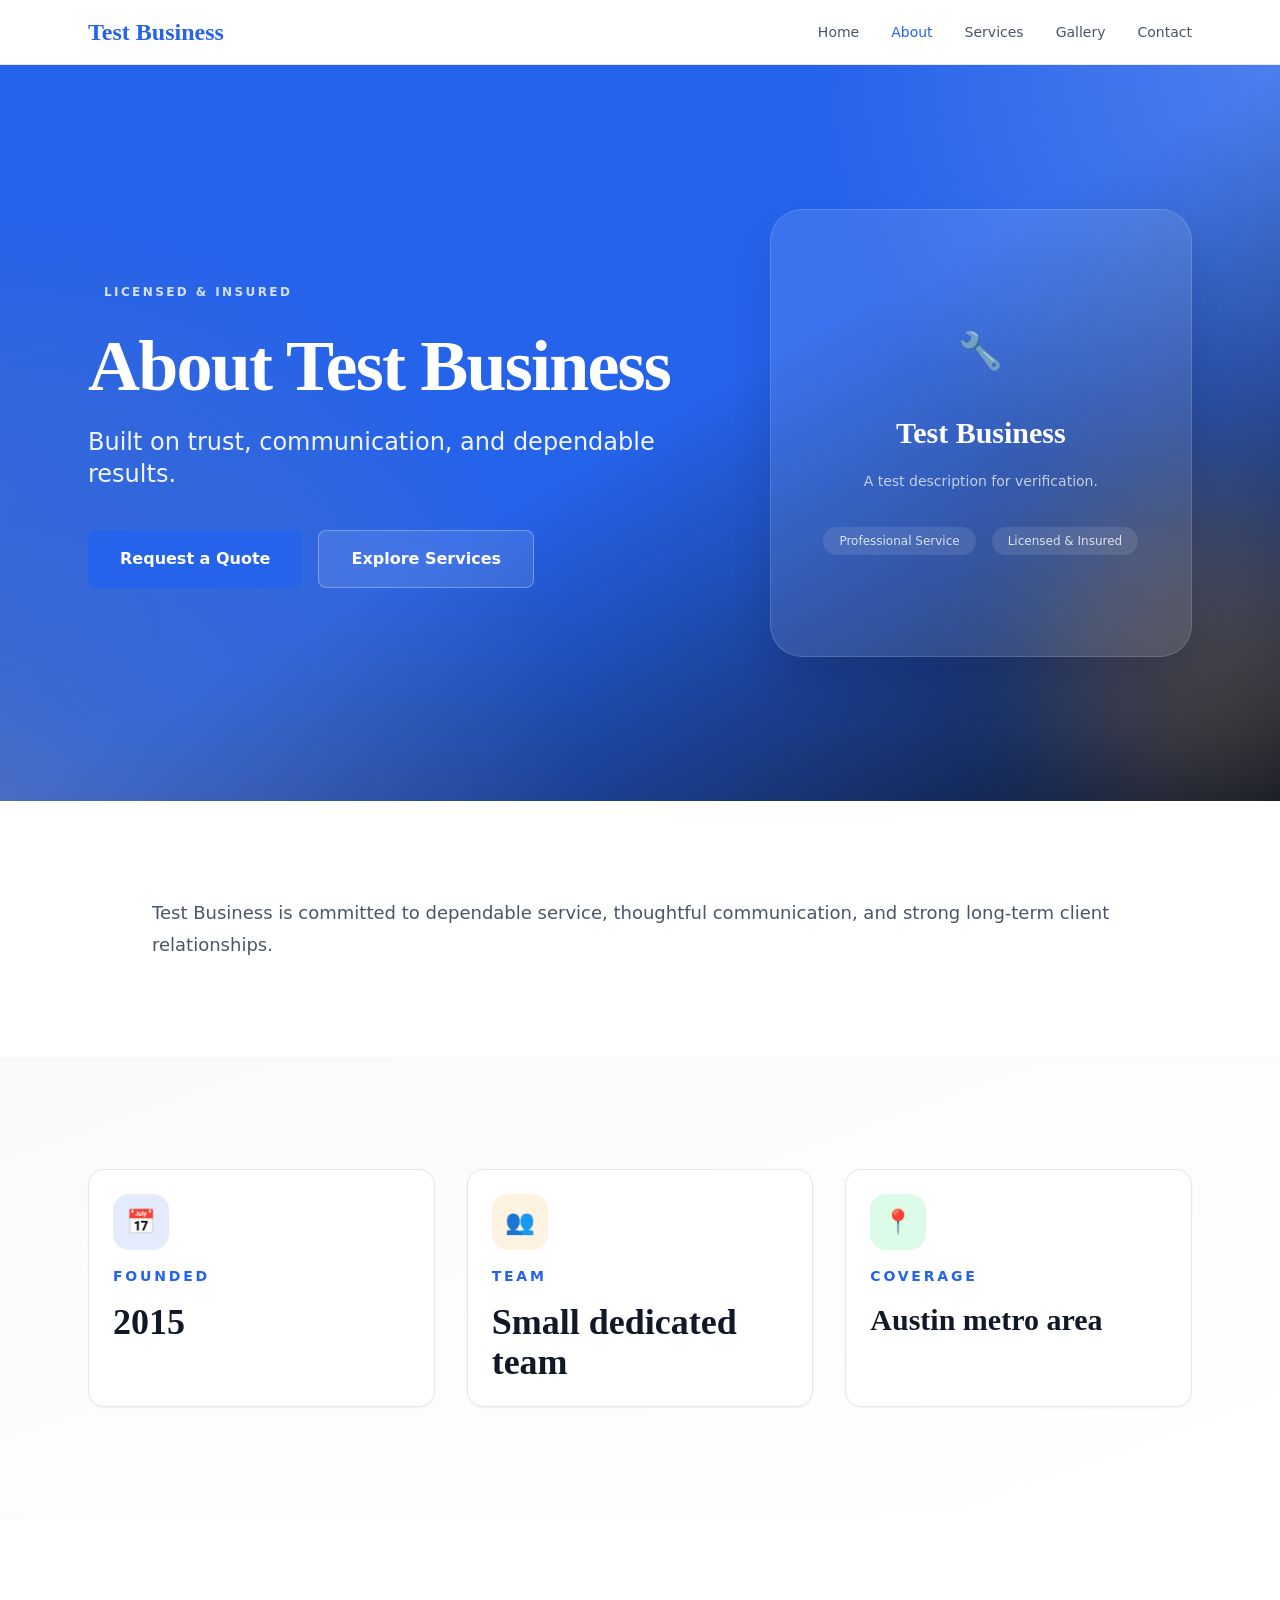
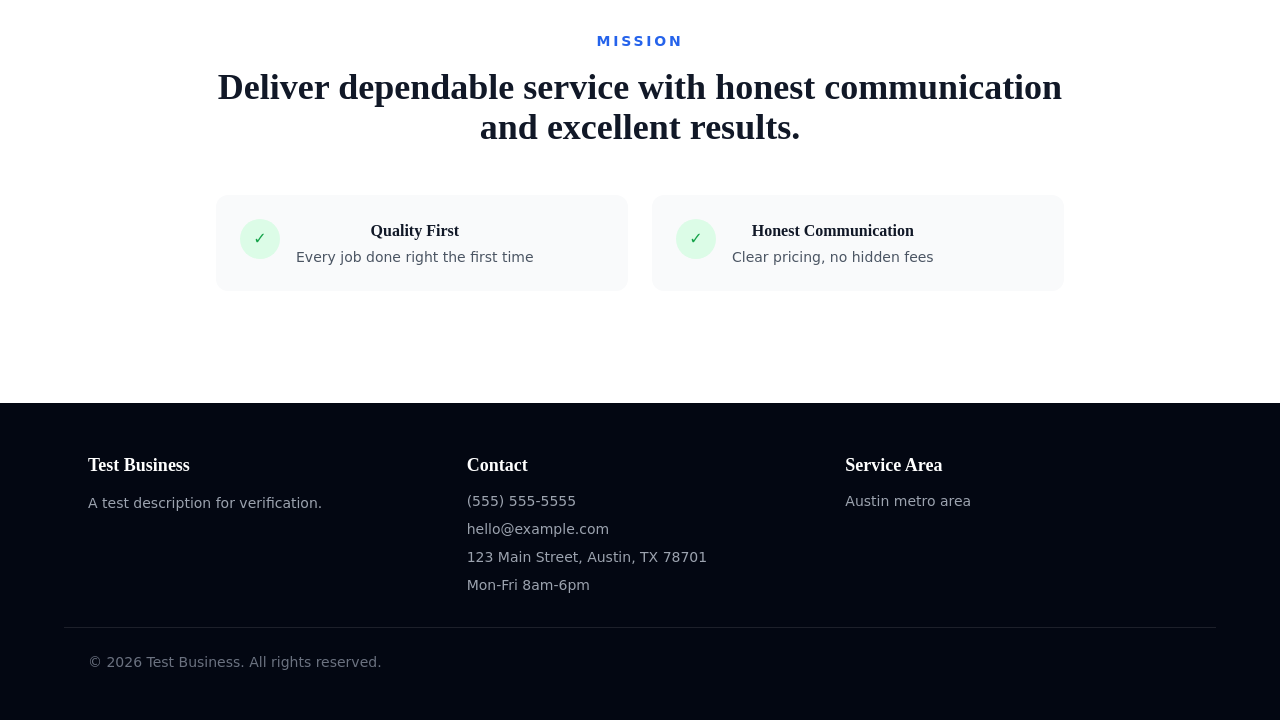
==== commit ebb9d0e2: "Deploy site from 5Pages" ====
--- a/about/index.html
+++ b/about/index.html
@@ -1,5 +1,5 @@
-<!DOCTYPE html><html lang="en" data-astro-cid-37fxchfa style="--primaryColor: #2563eb;--secondaryColor: #f59e0b;--displayFont: 'Playfair Display', Georgia, serif;--bodyFont: 'Inter', system-ui, sans-serif;"> <head><!-- Primary Meta Tags --><meta charset="utf-8"><meta name="viewport" content="width=device-width, initial-scale=1"><title>About Test Business</title><meta name="description" content="Learn about Test Business, the team, and the values behind the work."><meta name="author" content="Test Business"><meta name="robots" content="index, follow"><link rel="canonical" href="https://example.com/about/"><link rel="preconnect" href="https://fonts.googleapis.com"><link rel="preconnect" href="https://fonts.gstatic.com" crossorigin><link href="https://fonts.googleapis.com/css2?family=Inter:wght@400;500;600;700;800&family=Playfair+Display:wght@600;700&family=Cormorant+Garamond:wght@500;600;700&family=DM+Serif+Display:ital@0;1&family=Space+Grotesk:wght@500;700&family=Source+Sans+3:wght@400;500;600;700&display=swap" rel="stylesheet"><!-- Security & Anti-Phishing --><meta http-equiv="X-Frame-Options" content="SAMEORIGIN"><meta http-equiv="X-Content-Type-Options" content="nosniff"><meta http-equiv="X-XSS-Protection" content="1; mode=block"><meta name="referrer" content="strict-origin-when-cross-origin"><meta http-equiv="Content-Security-Policy" content="default-src 'self'; script-src 'self' https://unpkg.com https://cdnjs.cloudflare.com; style-src 'self' 'unsafe-inline' https://fonts.googleapis.com; font-src 'self' https://fonts.gstatic.com; img-src 'self' data: https:; connect-src 'self'; frame-src 'self' https://unpkg.com; base-uri 'self'; form-action 'self'; frame-ancestors 'self'; object-src 'none'"><!-- Open Graph / Facebook --><meta property="og:type" content="website"><meta property="og:url" content="https://example.com/about/"><meta property="og:title" content="About Test Business"><meta property="og:description" content="Learn about Test Business, the team, and the values behind the work."><meta property="og:site_name" content="Test Business"><meta property="og:locale" content="en_US"><meta property="og:image" content=""><meta property="og:image:width" content="1200"><meta property="og:image:height" content="630"><meta property="og:image:alt" content="About Test Business"><!-- Twitter --><meta name="twitter:card" content="summary_large_image"><meta name="twitter:url" content="https://example.com/about/"><meta name="twitter:title" content="About Test Business"><meta name="twitter:description" content="Learn about Test Business, the team, and the values behind the work."><meta name="twitter:image" content=""><!-- Additional SEO --><meta name="geo.placename" content="123 Main Street, Austin, TX 78701"><!-- Structured Data (JSON-LD) --><script type="application/ld+json">{"@context":"https://schema.org","@type":"LocalBusiness","name":"Test Business","description":"A professional local business website.","url":"https://example.com","telephone":"(555) 555-5555","email":"hello@example.com","address":{"@type":"PostalAddress","streetAddress":"123 Main Street, Austin, TX 78701","addressLocality":"","addressRegion":"","postalCode":"","addressCountry":"US"},"openingHours":"Mon-Fri 8am-6pm","sameAs":[]}</script><link rel="stylesheet" href="/_astro/about.BGkm_3Lx.css"></head> <body class="bg-white text-gray-900" data-astro-cid-37fxchfa style="--primaryColor: #2563eb;--secondaryColor: #f59e0b;--displayFont: 'Playfair Display', Georgia, serif;--bodyFont: 'Inter', system-ui, sans-serif;"> <a href="#main-content" class="sr-only focus:not-sr-only focus:absolute focus:left-4 focus:top-4 focus:z-50 focus:rounded focus:bg-white focus:px-4 focus:py-2 focus:text-sm focus:font-semibold focus:text-gray-900 focus:shadow" data-astro-cid-37fxchfa style="--primaryColor: #2563eb;--secondaryColor: #f59e0b;--displayFont: 'Playfair Display', Georgia, serif;--bodyFont: 'Inter', system-ui, sans-serif;">
+<!DOCTYPE html><html lang="en" data-astro-cid-37fxchfa style="--primaryColor: #2563eb;--secondaryColor: #f59e0b;--displayFont: 'Playfair Display', Georgia, serif;--bodyFont: 'Inter', system-ui, sans-serif;"> <head><!-- Primary Meta Tags --><meta charset="utf-8"><meta name="viewport" content="width=device-width, initial-scale=1"><title>About Test Business</title><meta name="description" content="Learn about Test Business, the team, and the values behind the work."><meta name="author" content="Test Business"><meta name="robots" content="index, follow"><link rel="canonical" href="https://example.com/about/"><link rel="preconnect" href="https://fonts.googleapis.com"><link rel="preconnect" href="https://fonts.gstatic.com" crossorigin><link href="https://fonts.googleapis.com/css2?family=Inter:wght@400;500;600;700;800&family=Playfair+Display:wght@600;700&family=Cormorant+Garamond:wght@500;600;700&family=DM+Serif+Display:ital@0;1&family=Space+Grotesk:wght@500;700&family=Source+Sans+3:wght@400;500;600;700&display=swap" rel="stylesheet"><!-- Security & Anti-Phishing --><meta http-equiv="X-Frame-Options" content="SAMEORIGIN"><meta http-equiv="X-Content-Type-Options" content="nosniff"><meta http-equiv="X-XSS-Protection" content="1; mode=block"><meta name="referrer" content="strict-origin-when-cross-origin"><meta http-equiv="Content-Security-Policy" content="default-src 'self'; script-src 'self' https://unpkg.com https://cdnjs.cloudflare.com; style-src 'self' 'unsafe-inline' https://fonts.googleapis.com; font-src 'self' https://fonts.gstatic.com; img-src 'self' data: https:; connect-src 'self'; frame-src 'self' https://unpkg.com; base-uri 'self'; form-action 'self'; frame-ancestors 'self'; object-src 'none'"><!-- Open Graph / Facebook --><meta property="og:type" content="website"><meta property="og:url" content="https://example.com/about/"><meta property="og:title" content="About Test Business"><meta property="og:description" content="Learn about Test Business, the team, and the values behind the work."><meta property="og:site_name" content="Test Business"><meta property="og:locale" content="en_US"><meta property="og:image" content=""><meta property="og:image:width" content="1200"><meta property="og:image:height" content="630"><meta property="og:image:alt" content="About Test Business"><!-- Twitter --><meta name="twitter:card" content="summary_large_image"><meta name="twitter:url" content="https://example.com/about/"><meta name="twitter:title" content="About Test Business"><meta name="twitter:description" content="Learn about Test Business, the team, and the values behind the work."><meta name="twitter:image" content=""><!-- Additional SEO --><meta name="geo.placename" content="123 Main Street, Austin, TX 78701"><!-- Structured Data (JSON-LD) --><script type="application/ld+json">{"@context":"https://schema.org","@type":"LocalBusiness","name":"Test Business","description":"A professional local business website.","url":"https://example.com","telephone":"(555) 555-5555","email":"hello@example.com","address":{"@type":"PostalAddress","streetAddress":"123 Main Street, Austin, TX 78701","addressLocality":"","addressRegion":"","postalCode":"","addressCountry":"US"},"openingHours":"Mon-Fri 8am-6pm","sameAs":[]}</script><link rel="stylesheet" href="/_astro/about.B9j-zqAN.css"></head> <body class="bg-white text-gray-900" data-astro-cid-37fxchfa style="--primaryColor: #2563eb;--secondaryColor: #f59e0b;--displayFont: 'Playfair Display', Georgia, serif;--bodyFont: 'Inter', system-ui, sans-serif;"> <a href="#main-content" class="sr-only focus:not-sr-only focus:absolute focus:left-4 focus:top-4 focus:z-50 focus:rounded focus:bg-white focus:px-4 focus:py-2 focus:text-sm focus:font-semibold focus:text-gray-900 focus:shadow" data-astro-cid-37fxchfa style="--primaryColor: #2563eb;--secondaryColor: #f59e0b;--displayFont: 'Playfair Display', Georgia, serif;--bodyFont: 'Inter', system-ui, sans-serif;">
 Skip to content
-</a> <header class="sticky top-0 z-40 border-b border-gray-200 backdrop-blur bg-white/95" data-astro-cid-37fxchfa style="--primaryColor: #2563eb;--secondaryColor: #f59e0b;--displayFont: 'Playfair Display', Georgia, serif;--bodyFont: 'Inter', system-ui, sans-serif;"> <nav class="mx-auto flex max-w-6xl items-center justify-between px-6 py-4" aria-label="Main navigation" data-astro-cid-37fxchfa style="--primaryColor: #2563eb;--secondaryColor: #f59e0b;--displayFont: 'Playfair Display', Georgia, serif;--bodyFont: 'Inter', system-ui, sans-serif;"> <a href="/" class="font-heading text-2xl font-bold text-primary" data-astro-cid-37fxchfa style="--primaryColor: #2563eb;--secondaryColor: #f59e0b;--displayFont: 'Playfair Display', Georgia, serif;--bodyFont: 'Inter', system-ui, sans-serif;">Test Business</a> <div class="hidden items-center gap-8 md:flex" data-astro-cid-37fxchfa style="--primaryColor: #2563eb;--secondaryColor: #f59e0b;--displayFont: 'Playfair Display', Georgia, serif;--bodyFont: 'Inter', system-ui, sans-serif;"> <a href="/" class="text-sm font-medium transition-colors hover:text-primary text-gray-600" data-astro-cid-37fxchfa style="--primaryColor: #2563eb;--secondaryColor: #f59e0b;--displayFont: 'Playfair Display', Georgia, serif;--bodyFont: 'Inter', system-ui, sans-serif;"> Home </a><a href="/about/" class="text-sm font-medium transition-colors hover:text-primary text-primary" data-astro-cid-37fxchfa style="--primaryColor: #2563eb;--secondaryColor: #f59e0b;--displayFont: 'Playfair Display', Georgia, serif;--bodyFont: 'Inter', system-ui, sans-serif;"> About </a><a href="/services/" class="text-sm font-medium transition-colors hover:text-primary text-gray-600" data-astro-cid-37fxchfa style="--primaryColor: #2563eb;--secondaryColor: #f59e0b;--displayFont: 'Playfair Display', Georgia, serif;--bodyFont: 'Inter', system-ui, sans-serif;"> Services </a><a href="/gallery/" class="text-sm font-medium transition-colors hover:text-primary text-gray-600" data-astro-cid-37fxchfa style="--primaryColor: #2563eb;--secondaryColor: #f59e0b;--displayFont: 'Playfair Display', Georgia, serif;--bodyFont: 'Inter', system-ui, sans-serif;"> Gallery </a><a href="/contact/" class="text-sm font-medium transition-colors hover:text-primary text-gray-600" data-astro-cid-37fxchfa style="--primaryColor: #2563eb;--secondaryColor: #f59e0b;--displayFont: 'Playfair Display', Georgia, serif;--bodyFont: 'Inter', system-ui, sans-serif;"> Contact </a> </div> <details class="relative md:hidden" data-astro-cid-37fxchfa style="--primaryColor: #2563eb;--secondaryColor: #f59e0b;--displayFont: 'Playfair Display', Georgia, serif;--bodyFont: 'Inter', system-ui, sans-serif;"> <summary class="list-none cursor-pointer rounded p-2 text-gray-700 focus:outline-none focus:ring-2 focus:ring-primary focus:ring-offset-2" aria-label="Open mobile navigation" data-astro-cid-37fxchfa style="--primaryColor: #2563eb;--secondaryColor: #f59e0b;--displayFont: 'Playfair Display', Georgia, serif;--bodyFont: 'Inter', system-ui, sans-serif;"> <svg class="h-6 w-6" fill="none" stroke="currentColor" viewBox="0 0 24 24" aria-hidden="true" data-astro-cid-37fxchfa style="--primaryColor: #2563eb;--secondaryColor: #f59e0b;--displayFont: 'Playfair Display', Georgia, serif;--bodyFont: 'Inter', system-ui, sans-serif;"> <path stroke-linecap="round" stroke-linejoin="round" stroke-width="2" d="M4 6h16M4 12h16M4 18h16" data-astro-cid-37fxchfa style="--primaryColor: #2563eb;--secondaryColor: #f59e0b;--displayFont: 'Playfair Display', Georgia, serif;--bodyFont: 'Inter', system-ui, sans-serif;"></path> </svg> </summary> <div class="absolute right-0 mt-3 min-w-48 rounded-xl border p-3 shadow-lg border-gray-200 bg-white" data-astro-cid-37fxchfa style="--primaryColor: #2563eb;--secondaryColor: #f59e0b;--displayFont: 'Playfair Display', Georgia, serif;--bodyFont: 'Inter', system-ui, sans-serif;"> <a href="/" class="block rounded-lg px-3 py-2 text-sm font-medium transition-colors hover:bg-gray-50 hover:text-primary text-gray-700" data-astro-cid-37fxchfa style="--primaryColor: #2563eb;--secondaryColor: #f59e0b;--displayFont: 'Playfair Display', Georgia, serif;--bodyFont: 'Inter', system-ui, sans-serif;"> Home </a><a href="/about/" class="block rounded-lg px-3 py-2 text-sm font-medium transition-colors hover:bg-gray-50 hover:text-primary bg-gray-50 text-primary" data-astro-cid-37fxchfa style="--primaryColor: #2563eb;--secondaryColor: #f59e0b;--displayFont: 'Playfair Display', Georgia, serif;--bodyFont: 'Inter', system-ui, sans-serif;"> About </a><a href="/services/" class="block rounded-lg px-3 py-2 text-sm font-medium transition-colors hover:bg-gray-50 hover:text-primary text-gray-700" data-astro-cid-37fxchfa style="--primaryColor: #2563eb;--secondaryColor: #f59e0b;--displayFont: 'Playfair Display', Georgia, serif;--bodyFont: 'Inter', system-ui, sans-serif;"> Services </a><a href="/gallery/" class="block rounded-lg px-3 py-2 text-sm font-medium transition-colors hover:bg-gray-50 hover:text-primary text-gray-700" data-astro-cid-37fxchfa style="--primaryColor: #2563eb;--secondaryColor: #f59e0b;--displayFont: 'Playfair Display', Georgia, serif;--bodyFont: 'Inter', system-ui, sans-serif;"> Gallery </a><a href="/contact/" class="block rounded-lg px-3 py-2 text-sm font-medium transition-colors hover:bg-gray-50 hover:text-primary text-gray-700" data-astro-cid-37fxchfa style="--primaryColor: #2563eb;--secondaryColor: #f59e0b;--displayFont: 'Playfair Display', Georgia, serif;--bodyFont: 'Inter', system-ui, sans-serif;"> Contact </a> </div> </details> </nav> </header> <main id="main-content" data-astro-cid-37fxchfa style="--primaryColor: #2563eb;--secondaryColor: #f59e0b;--displayFont: 'Playfair Display', Georgia, serif;--bodyFont: 'Inter', system-ui, sans-serif;">  <section class="relative overflow-hidden bg-gradient-to-br from-slate-900 via-slate-800 to-slate-900 py-24 md:py-32 lg:py-40 text-white"> <div class="absolute inset-0 bg-[radial-gradient(circle_at_top_right,_rgba(37,99,235,0.3),_transparent_50%)]"></div> <div class="absolute inset-0 bg-[radial-gradient(circle_at_bottom_left,_rgba(245,158,11,0.15),_transparent_40%)]"></div> <div class="absolute top-20 -left-20 h-64 w-64 rounded-full bg-primary/20 blur-3xl"></div> <div class="absolute bottom-10 -right-20 h-80 w-80 rounded-full bg-secondary/10 blur-3xl"></div> <div class="relative mx-auto max-w-6xl px-6"> <div class="grid items-center gap-12 lg:grid-cols-[1.3fr_0.7fr]"> <div> <span class="inline-block rounded-full bg-primary/20 px-4 py-1.5 text-xs font-semibold uppercase tracking-[0.2em] text-primary-200">Trusted Local Business</span> <h1 class="mt-6 font-heading text-5xl font-bold leading-tight md:text-6xl lg:text-7xl">About Test Business</h1> <p class="mt-6 max-w-2xl text-lg leading-8 md:text-xl text-blue-100">Built on trust, communication, and dependable results.</p> <div class="mt-10 flex flex-wrap gap-4"> <a href="/contact" class="rounded-xl bg-primary px-8 py-4 text-base font-semibold text-white shadow-lg shadow-primary/30 transition-all hover:bg-primary/90 hover:shadow-xl hover:shadow-primary/40 hover:-translate-y-0.5">Request a Quote</a> <a href="/services" class="rounded-xl border border-white/20 bg-white/10 px-8 py-4 text-base font-medium text-white backdrop-blur-sm transition-all hover:bg-white/20 hover:border-white/30">Explore Services</a> </div> <div class="mt-12 flex items-center gap-8 border-t border-white/10 pt-8"> <div class="flex -space-x-3"> <div class="h-10 w-10 rounded-full bg-gradient-to-br from-emerald-400 to-emerald-600 border-2 border-slate-900"></div> <div class="h-10 w-10 rounded-full bg-gradient-to-br from-blue-400 to-blue-600 border-2 border-slate-900"></div> <div class="h-10 w-10 rounded-full bg-gradient-to-br from-amber-400 to-amber-600 border-2 border-slate-900"></div> </div> <div> <p class="text-sm font-medium text-white">Trusted by 500+ customers</p> <div class="mt-1 flex items-center gap-1"> <svg class="h-4 w-4 text-amber-400" fill="currentColor" viewBox="0 0 20 20"><path d="M9.049 2.927c.3-.921 1.603-.921 1.902 0l1.07 3.292a1 1 0 00.95.69h3.462c.969 0 1.371 1.24.588 1.81l-2.8 2.034a1 1 0 00-.364 1.118l1.07 3.292c.3.921-.755 1.688-1.54 1.118l-2.8-2.034a1 1 0 00-1.175 0l-2.8 2.034c-.784.57-1.838-.197-1.539-1.118l1.07-3.292a1 1 0 00-.364-1.118L2.98 8.72c-.783-.57-.38-1.81.588-1.81h3.461a1 1 0 00.951-.69l1.07-3.292z"></path></svg> <span class="text-sm font-medium text-amber-400">4.9/5 rating</span> </div> </div> </div> </div> <div class="relative hidden lg:block"> <div class="absolute -inset-4 rounded-[3rem] bg-gradient-to-br from-primary/30 via-transparent to-secondary/20 blur-2xl"></div> <div class="relative flex min-h-[28rem] items-center justify-center rounded-[2.5rem] border border-white/20 bg-white/5 p-10 shadow-2xl shadow-black/30 backdrop-blur-sm"> <div class="text-center"> <div class="mx-auto mb-6 flex h-20 w-20 items-center justify-center rounded-2xl bg-gradient-to-br from-primary to-secondary"> <svg class="h-10 w-10 text-white" fill="none" stroke="currentColor" viewBox="0 0 24 24"><path stroke-linecap="round" stroke-linejoin="round" stroke-width="1.5" d="M5 3v4M3 5h4M6 17v4m-2-2h4m5-16l2.286 6.857L21 12l-5.714 2.143L13 21l-2.286-6.857L5 12l5.714-2.143L13 3z"></path></svg> </div> <p class="font-heading text-2xl font-semibold text-white">Premium Service</p> <p class="mt-3 text-sm leading-7 text-white/60">Professional Test Business serving the Austin metro area</p> </div> </div> </div> </div> </div> </section> <section class="bg-white py-20 md:py-28"> <div class="mx-auto max-w-5xl px-6"> <div class="prose max-w-none text-lg leading-8 text-gray-600"> <p>Test Business is committed to dependable service, thoughtful communication, and strong long-term client relationships.</p> </div> </div> </section> <section class="bg-gradient-to-br from-slate-900 via-slate-800 to-slate-900 py-20"> <div class="mx-auto grid max-w-6xl gap-8 px-6 md:grid-cols-3"> <div class="relative overflow-hidden rounded-2xl bg-white/5 p-8 backdrop-blur-sm border border-white/10"> <div class="absolute -right-4 -top-4 h-24 w-24 rounded-full bg-primary/20"></div> <p class="relative text-sm font-semibold uppercase tracking-[0.2em] text-primary">Founded</p> <h2 class="relative mt-4 font-heading text-5xl font-bold text-white">2015</h2> </div> <div class="relative overflow-hidden rounded-2xl bg-white/5 p-8 backdrop-blur-sm border border-white/10"> <div class="absolute -right-4 -top-4 h-24 w-24 rounded-full bg-secondary/20"></div> <p class="relative text-sm font-semibold uppercase tracking-[0.2em] text-primary">Team</p> <h2 class="relative mt-4 font-heading text-4xl font-bold text-white">Small dedicated team</h2> </div> <div class="relative overflow-hidden rounded-2xl bg-white/5 p-8 backdrop-blur-sm border border-white/10"> <div class="absolute -right-4 -top-4 h-24 w-24 rounded-full bg-emerald-500/20"></div> <p class="relative text-sm font-semibold uppercase tracking-[0.2em] text-primary">Coverage</p> <h2 class="relative mt-4 font-heading text-3xl font-bold text-white">Austin metro area</h2> </div> </div> </section> <section class="bg-gray-50 py-20 md:py-28"> <div class="mx-auto max-w-4xl px-6"> <div class="mx-auto max-w-2xl text-center"> <p class="text-sm font-semibold uppercase tracking-[0.2em] text-primary">Our Mission</p> <h2 class="mt-4 font-heading text-4xl font-bold text-gray-900">Deliver dependable service with honest communication and excellent results.</h2> </div> </div> </section> <section class="bg-white py-20 md:py-28"> <div class="mx-auto max-w-6xl px-6"> <div class="mx-auto max-w-2xl text-center"> <p class="text-sm font-semibold uppercase tracking-[0.2em] text-primary">Our Values</p> <h2 class="mt-4 font-heading text-4xl font-bold text-gray-900">What drives everything we do</h2> </div> <div class="mt-16 grid gap-8 md:grid-cols-3"> <div class="group relative overflow-hidden rounded-2xl bg-gradient-to-br from-gray-50 to-white p-8 shadow-lg shadow-gray-200/50 transition-all hover:-translate-y-2 hover:shadow-2xl hover:shadow-gray-300/50"> <div class="absolute inset-0 bg-gradient-to-br from-primary/5 to-transparent opacity-0 transition-opacity group-hover:opacity-100"></div> <div class="relative"> <div class="flex h-14 w-14 items-center justify-center rounded-2xl bg-primary/10 text-primary"> <svg class="h-7 w-7" fill="none" stroke="currentColor" viewBox="0 0 24 24"><path stroke-linecap="round" stroke-linejoin="round" stroke-width="1.5" d="M9 12l2 2 4-4m5.618-4.016A11.955 11.955 0 0112 2.944a11.955 11.955 0 01-8.618 3.04A12.02 12.02 0 003 9c0 5.591 3.824 10.29 9 11.622 5.176-1.332 9-6.03 9-11.622 0-1.042-.133-2.052-.382-3.016z"></path></svg> </div> <h3 class="mt-6 font-heading text-2xl font-semibold text-gray-900">Quality First</h3> <p class="mt-3 text-gray-600">We never compromise on the quality of our work. Every detail matters, and every project receives our full attention.</p> </div> </div> <div class="group relative overflow-hidden rounded-2xl bg-gradient-to-br from-gray-50 to-white p-8 shadow-lg shadow-gray-200/50 transition-all hover:-translate-y-2 hover:shadow-2xl hover:shadow-gray-300/50"> <div class="absolute inset-0 bg-gradient-to-br from-secondary/5 to-transparent opacity-0 transition-opacity group-hover:opacity-100"></div> <div class="relative"> <div class="flex h-14 w-14 items-center justify-center rounded-2xl bg-secondary/10 text-secondary"> <svg class="h-7 w-7" fill="none" stroke="currentColor" viewBox="0 0 24 24"><path stroke-linecap="round" stroke-linejoin="round" stroke-width="1.5" d="M12 8v4l3 3m6-3a9 9 0 11-18 0 9 9 0 0118 0z"></path></svg> </div> <h3 class="mt-6 font-heading text-2xl font-semibold text-gray-900">On Time, Every Time</h3> <p class="mt-3 text-gray-600">We respect your time and deliver on our promises. Dependable scheduling and transparent communication.</p> </div> </div> <div class="group relative overflow-hidden rounded-2xl bg-gradient-to-br from-gray-50 to-white p-8 shadow-lg shadow-gray-200/50 transition-all hover:-translate-y-2 hover:shadow-2xl hover:shadow-gray-300/50"> <div class="absolute inset-0 bg-gradient-to-br from-emerald-500/5 to-transparent opacity-0 transition-opacity group-hover:opacity-100"></div> <div class="relative"> <div class="flex h-14 w-14 items-center justify-center rounded-2xl bg-emerald-500/10 text-emerald-600"> <svg class="h-7 w-7" fill="none" stroke="currentColor" viewBox="0 0 24 24"><path stroke-linecap="round" stroke-linejoin="round" stroke-width="1.5" d="M17 20h5v-2a3 3 0 00-5.356-1.857M17 20H7m10 0v-2c0-.656-.126-1.283-.356-1.857M7 20H2v-2a3 3 0 015.356-1.857M7 20v-2c0-.656.126-1.283.356-1.857m0 0a5.002 5.002 0 019.288 0M15 7a3 3 0 11-6 0 3 3 0 016 0zm6 3a2 2 0 11-4 0 2 2 0 014 0zM7 10a2 2 0 11-4 0 2 2 0 014 0z"></path></svg> </div> <h3 class="mt-6 font-heading text-2xl font-semibold text-gray-900">Local Expertise</h3> <p class="mt-3 text-gray-600">Built on deep knowledge of Austin metro area. We understand the unique needs of our community.</p> </div> </div> </div> </div> </section>  </main> <footer class="bg-gray-950 text-gray-300 py-12" data-astro-cid-37fxchfa style="--primaryColor: #2563eb;--secondaryColor: #f59e0b;--displayFont: 'Playfair Display', Georgia, serif;--bodyFont: 'Inter', system-ui, sans-serif;"> <div class="mx-auto grid max-w-6xl gap-8 px-6 md:grid-cols-3" data-astro-cid-37fxchfa style="--primaryColor: #2563eb;--secondaryColor: #f59e0b;--displayFont: 'Playfair Display', Georgia, serif;--bodyFont: 'Inter', system-ui, sans-serif;"> <div data-astro-cid-37fxchfa style="--primaryColor: #2563eb;--secondaryColor: #f59e0b;--displayFont: 'Playfair Display', Georgia, serif;--bodyFont: 'Inter', system-ui, sans-serif;"> <h2 class="font-heading text-lg font-semibold text-white" data-astro-cid-37fxchfa style="--primaryColor: #2563eb;--secondaryColor: #f59e0b;--displayFont: 'Playfair Display', Georgia, serif;--bodyFont: 'Inter', system-ui, sans-serif;">Test Business</h2> <p class="mt-3 text-sm leading-6 text-gray-400" data-astro-cid-37fxchfa style="--primaryColor: #2563eb;--secondaryColor: #f59e0b;--displayFont: 'Playfair Display', Georgia, serif;--bodyFont: 'Inter', system-ui, sans-serif;">A test description for verification.</p> </div> <div data-astro-cid-37fxchfa style="--primaryColor: #2563eb;--secondaryColor: #f59e0b;--displayFont: 'Playfair Display', Georgia, serif;--bodyFont: 'Inter', system-ui, sans-serif;"> <h2 class="font-heading text-lg font-semibold text-white" data-astro-cid-37fxchfa style="--primaryColor: #2563eb;--secondaryColor: #f59e0b;--displayFont: 'Playfair Display', Georgia, serif;--bodyFont: 'Inter', system-ui, sans-serif;">Contact</h2> <div class="mt-3 space-y-2 text-sm text-gray-400" data-astro-cid-37fxchfa style="--primaryColor: #2563eb;--secondaryColor: #f59e0b;--displayFont: 'Playfair Display', Georgia, serif;--bodyFont: 'Inter', system-ui, sans-serif;"> <p data-astro-cid-37fxchfa style="--primaryColor: #2563eb;--secondaryColor: #f59e0b;--displayFont: 'Playfair Display', Georgia, serif;--bodyFont: 'Inter', system-ui, sans-serif;">(555) 555-5555</p> <p data-astro-cid-37fxchfa style="--primaryColor: #2563eb;--secondaryColor: #f59e0b;--displayFont: 'Playfair Display', Georgia, serif;--bodyFont: 'Inter', system-ui, sans-serif;">hello@example.com</p> <p data-astro-cid-37fxchfa style="--primaryColor: #2563eb;--secondaryColor: #f59e0b;--displayFont: 'Playfair Display', Georgia, serif;--bodyFont: 'Inter', system-ui, sans-serif;">123 Main Street, Austin, TX 78701</p> <p data-astro-cid-37fxchfa style="--primaryColor: #2563eb;--secondaryColor: #f59e0b;--displayFont: 'Playfair Display', Georgia, serif;--bodyFont: 'Inter', system-ui, sans-serif;">Mon-Fri 8am-6pm</p> </div> </div> <div data-astro-cid-37fxchfa style="--primaryColor: #2563eb;--secondaryColor: #f59e0b;--displayFont: 'Playfair Display', Georgia, serif;--bodyFont: 'Inter', system-ui, sans-serif;"> <h2 class="font-heading text-lg font-semibold text-white" data-astro-cid-37fxchfa style="--primaryColor: #2563eb;--secondaryColor: #f59e0b;--displayFont: 'Playfair Display', Georgia, serif;--bodyFont: 'Inter', system-ui, sans-serif;">Service Area</h2> <p class="mt-3 text-sm text-gray-400" data-astro-cid-37fxchfa style="--primaryColor: #2563eb;--secondaryColor: #f59e0b;--displayFont: 'Playfair Display', Georgia, serif;--bodyFont: 'Inter', system-ui, sans-serif;">Austin metro area</p> <div class="mt-4 flex flex-wrap gap-3" data-astro-cid-37fxchfa style="--primaryColor: #2563eb;--secondaryColor: #f59e0b;--displayFont: 'Playfair Display', Georgia, serif;--bodyFont: 'Inter', system-ui, sans-serif;">  </div> </div> </div> <div class="mx-auto mt-8 max-w-6xl border-t border-white/10 px-6 pt-6 text-sm text-gray-500" data-astro-cid-37fxchfa style="--primaryColor: #2563eb;--secondaryColor: #f59e0b;--displayFont: 'Playfair Display', Georgia, serif;--bodyFont: 'Inter', system-ui, sans-serif;">
+</a> <header class="sticky top-0 z-40 border-b border-gray-200 backdrop-blur bg-white/95" data-astro-cid-37fxchfa style="--primaryColor: #2563eb;--secondaryColor: #f59e0b;--displayFont: 'Playfair Display', Georgia, serif;--bodyFont: 'Inter', system-ui, sans-serif;"> <nav class="mx-auto flex max-w-6xl items-center justify-between px-6 py-4" aria-label="Main navigation" data-astro-cid-37fxchfa style="--primaryColor: #2563eb;--secondaryColor: #f59e0b;--displayFont: 'Playfair Display', Georgia, serif;--bodyFont: 'Inter', system-ui, sans-serif;"> <a href="/" class="font-heading text-2xl font-bold text-primary" data-astro-cid-37fxchfa style="--primaryColor: #2563eb;--secondaryColor: #f59e0b;--displayFont: 'Playfair Display', Georgia, serif;--bodyFont: 'Inter', system-ui, sans-serif;">Test Business</a> <div class="hidden items-center gap-8 md:flex" data-astro-cid-37fxchfa style="--primaryColor: #2563eb;--secondaryColor: #f59e0b;--displayFont: 'Playfair Display', Georgia, serif;--bodyFont: 'Inter', system-ui, sans-serif;"> <a href="/" class="text-sm font-medium transition-colors hover:text-primary text-gray-600" data-astro-cid-37fxchfa style="--primaryColor: #2563eb;--secondaryColor: #f59e0b;--displayFont: 'Playfair Display', Georgia, serif;--bodyFont: 'Inter', system-ui, sans-serif;"> Home </a><a href="/about/" class="text-sm font-medium transition-colors hover:text-primary text-primary" data-astro-cid-37fxchfa style="--primaryColor: #2563eb;--secondaryColor: #f59e0b;--displayFont: 'Playfair Display', Georgia, serif;--bodyFont: 'Inter', system-ui, sans-serif;"> About </a><a href="/services/" class="text-sm font-medium transition-colors hover:text-primary text-gray-600" data-astro-cid-37fxchfa style="--primaryColor: #2563eb;--secondaryColor: #f59e0b;--displayFont: 'Playfair Display', Georgia, serif;--bodyFont: 'Inter', system-ui, sans-serif;"> Services </a><a href="/gallery/" class="text-sm font-medium transition-colors hover:text-primary text-gray-600" data-astro-cid-37fxchfa style="--primaryColor: #2563eb;--secondaryColor: #f59e0b;--displayFont: 'Playfair Display', Georgia, serif;--bodyFont: 'Inter', system-ui, sans-serif;"> Gallery </a><a href="/contact/" class="text-sm font-medium transition-colors hover:text-primary text-gray-600" data-astro-cid-37fxchfa style="--primaryColor: #2563eb;--secondaryColor: #f59e0b;--displayFont: 'Playfair Display', Georgia, serif;--bodyFont: 'Inter', system-ui, sans-serif;"> Contact </a> </div> <details class="relative md:hidden" data-astro-cid-37fxchfa style="--primaryColor: #2563eb;--secondaryColor: #f59e0b;--displayFont: 'Playfair Display', Georgia, serif;--bodyFont: 'Inter', system-ui, sans-serif;"> <summary class="list-none cursor-pointer rounded p-2 text-gray-700 focus:outline-none focus:ring-2 focus:ring-primary focus:ring-offset-2" aria-label="Open mobile navigation" data-astro-cid-37fxchfa style="--primaryColor: #2563eb;--secondaryColor: #f59e0b;--displayFont: 'Playfair Display', Georgia, serif;--bodyFont: 'Inter', system-ui, sans-serif;"> <svg class="h-6 w-6" fill="none" stroke="currentColor" viewBox="0 0 24 24" aria-hidden="true" data-astro-cid-37fxchfa style="--primaryColor: #2563eb;--secondaryColor: #f59e0b;--displayFont: 'Playfair Display', Georgia, serif;--bodyFont: 'Inter', system-ui, sans-serif;"> <path stroke-linecap="round" stroke-linejoin="round" stroke-width="2" d="M4 6h16M4 12h16M4 18h16" data-astro-cid-37fxchfa style="--primaryColor: #2563eb;--secondaryColor: #f59e0b;--displayFont: 'Playfair Display', Georgia, serif;--bodyFont: 'Inter', system-ui, sans-serif;"></path> </svg> </summary> <div class="absolute right-0 mt-3 min-w-48 rounded-xl border p-3 shadow-lg border-gray-200 bg-white" data-astro-cid-37fxchfa style="--primaryColor: #2563eb;--secondaryColor: #f59e0b;--displayFont: 'Playfair Display', Georgia, serif;--bodyFont: 'Inter', system-ui, sans-serif;"> <a href="/" class="block rounded-lg px-3 py-2 text-sm font-medium transition-colors hover:bg-gray-50 hover:text-primary text-gray-700" data-astro-cid-37fxchfa style="--primaryColor: #2563eb;--secondaryColor: #f59e0b;--displayFont: 'Playfair Display', Georgia, serif;--bodyFont: 'Inter', system-ui, sans-serif;"> Home </a><a href="/about/" class="block rounded-lg px-3 py-2 text-sm font-medium transition-colors hover:bg-gray-50 hover:text-primary bg-gray-50 text-primary" data-astro-cid-37fxchfa style="--primaryColor: #2563eb;--secondaryColor: #f59e0b;--displayFont: 'Playfair Display', Georgia, serif;--bodyFont: 'Inter', system-ui, sans-serif;"> About </a><a href="/services/" class="block rounded-lg px-3 py-2 text-sm font-medium transition-colors hover:bg-gray-50 hover:text-primary text-gray-700" data-astro-cid-37fxchfa style="--primaryColor: #2563eb;--secondaryColor: #f59e0b;--displayFont: 'Playfair Display', Georgia, serif;--bodyFont: 'Inter', system-ui, sans-serif;"> Services </a><a href="/gallery/" class="block rounded-lg px-3 py-2 text-sm font-medium transition-colors hover:bg-gray-50 hover:text-primary text-gray-700" data-astro-cid-37fxchfa style="--primaryColor: #2563eb;--secondaryColor: #f59e0b;--displayFont: 'Playfair Display', Georgia, serif;--bodyFont: 'Inter', system-ui, sans-serif;"> Gallery </a><a href="/contact/" class="block rounded-lg px-3 py-2 text-sm font-medium transition-colors hover:bg-gray-50 hover:text-primary text-gray-700" data-astro-cid-37fxchfa style="--primaryColor: #2563eb;--secondaryColor: #f59e0b;--displayFont: 'Playfair Display', Georgia, serif;--bodyFont: 'Inter', system-ui, sans-serif;"> Contact </a> </div> </details> </nav> </header> <main id="main-content" data-astro-cid-37fxchfa style="--primaryColor: #2563eb;--secondaryColor: #f59e0b;--displayFont: 'Playfair Display', Georgia, serif;--bodyFont: 'Inter', system-ui, sans-serif;">  <section class="relative overflow-hidden py-24 md:py-36 bg-gradient-to-br from-primary via-primary to-slate-900 text-white"> <div class="absolute inset-0 bg-[radial-gradient(circle_at_top_right,_rgba(255,255,255,0.18),_transparent_32%)]"></div> <div class="absolute inset-0 bg-[radial-gradient(circle_at_bottom_left,_rgba(245,158,11,0.2),_transparent_40%)]"></div> <div class="absolute -left-20 top-1/2 h-96 w-96 rounded-full opacity-30 blur-3xl animate-pulse" style="background:#2563eb"></div> <div class="absolute -right-20 bottom-0 h-80 w-80 rounded-full opacity-20 blur-3xl animate-pulse" style="background:#f59e0b"></div> <div class="relative mx-auto max-w-6xl px-6"> <div class="grid items-center gap-12 lg:grid-cols-[1.2fr_0.8fr]"> <div> <span class="inline-block rounded-full px-4 py-1.5 text-xs font-bold uppercase tracking-[0.2em] bg-primary/20 text-white/80">Licensed & Insured</span> <h1 class="mt-6 font-heading text-5xl font-bold leading-tight tracking-tight md:text-6xl lg:text-7xl">About Test Business</h1> <p class="mt-6 max-w-2xl text-xl leading-8 md:text-2xl text-blue-50">Built on trust, communication, and dependable results.</p> <div class="mt-10 flex flex-col gap-4 sm:flex-row"> <a href="/contact" class="btn-primary inline-flex items-center justify-center rounded-lg px-8 py-4 text-base font-semibold transition-all hover:scale-105 hover:shadow-xl rounded-lg bg-primary text-white">Request a Quote</a> <a href="/services" class="btn-secondary inline-flex items-center justify-center rounded-lg border border-white/30 bg-white/10 px-8 py-4 text-base font-semibold text-white backdrop-blur transition-all hover:bg-white/20 rounded-lg border border-gray-300 bg-white text-gray-700">Explore Services</a> </div> </div> <div> <div class="flex min-h-[28rem] items-center justify-center rounded-[2.5rem] border border-white/15 bg-white/10 p-10 text-center shadow-2xl rounded-[2rem] border border-white/15 bg-white/10 p-10 text-white/80 shadow-2xl shadow-slate-950/20"> <div> <div class="mx-auto mb-6 flex h-20 w-20 items-center justify-center rounded-full bg-primary/20 text-4xl">🔧</div> <p class="font-heading text-3xl font-semibold text-white">Test Business</p> <p class="mt-4 text-sm leading-7 text-white/70">A test description for verification.</p> <div class="mt-8 flex flex-wrap justify-center gap-4"> <span class="rounded-full bg-white/10 px-4 py-1.5 text-xs font-medium text-white/80">Professional Service</span> <span class="rounded-full bg-white/10 px-4 py-1.5 text-xs font-medium text-white/80">Licensed & Insured</span> </div> </div> </div> </div> </div> </div> </section> <section class="py-16 md:py-24"> <div class="mx-auto max-w-5xl px-6"> <div class="prose max-w-none text-lg leading-8 text-gray-600"> <p>Test Business is committed to dependable service, thoughtful communication, and strong long-term client relationships.</p> </div> </div> </section> <section class="relative overflow-hidden py-20 md:py-28"> <div class="absolute inset-0 bg-gradient-to-br from-gray-50 to-white"></div> <div class="relative mx-auto grid max-w-6xl gap-8 px-6 md:grid-cols-3"> <div class="rounded-2xl border border-gray-200 bg-white p-6 shadow-sm transition-transform hover:-translate-y-1 hover:shadow-lg"> <div class="mb-4 flex h-14 w-14 items-center justify-center rounded-2xl text-2xl" style="background:#2563eb20;color:#2563eb">📅</div> <p class="text-sm font-semibold uppercase tracking-[0.2em]" style="color:#2563eb">Founded</p> <h2 class="mt-4 font-heading text-4xl font-bold text-gray-900">2015</h2> </div> <div class="rounded-2xl border border-gray-200 bg-white p-6 shadow-sm transition-transform hover:-translate-y-1 hover:shadow-lg"> <div class="mb-4 flex h-14 w-14 items-center justify-center rounded-2xl text-2xl" style="background:#f59e0b20;color:#f59e0b">👥</div> <p class="text-sm font-semibold uppercase tracking-[0.2em]" style="color:#2563eb">Team</p> <h2 class="mt-4 font-heading text-4xl font-bold text-gray-900">Small dedicated team</h2> </div> <div class="rounded-2xl border border-gray-200 bg-white p-6 shadow-sm transition-transform hover:-translate-y-1 hover:shadow-lg"> <div class="mb-4 flex h-14 w-14 items-center justify-center rounded-2xl text-2xl bg-green-100 text-green-600">📍</div> <p class="text-sm font-semibold uppercase tracking-[0.2em]" style="color:#2563eb">Coverage</p> <h2 class="mt-4 font-heading text-3xl font-bold text-gray-900">Austin metro area</h2> </div> </div> </section> <section class="relative py-20 md:py-28"> <div class="mx-auto max-w-4xl px-6 text-center"> <p class="text-sm font-semibold uppercase tracking-[0.2em]" style="color:#2563eb">Mission</p> <h2 class="mt-4 font-heading text-4xl font-bold text-gray-900">Deliver dependable service with honest communication and excellent results.</h2> <div class="mt-12 grid gap-6 md:grid-cols-2"> <div class="flex items-start gap-4 rounded-xl bg-gray-50 p-6"> <div class="flex h-10 w-10 flex-shrink-0 items-center justify-center rounded-full bg-green-100 text-green-600">✓</div> <div> <h3 class="font-semibold text-gray-900">Quality First</h3> <p class="mt-1 text-sm text-gray-600">Every job done right the first time</p> </div> </div> <div class="flex items-start gap-4 rounded-xl bg-gray-50 p-6"> <div class="flex h-10 w-10 flex-shrink-0 items-center justify-center rounded-full bg-green-100 text-green-600">✓</div> <div> <h3 class="font-semibold text-gray-900">Honest Communication</h3> <p class="mt-1 text-sm text-gray-600">Clear pricing, no hidden fees</p> </div> </div> </div> </div> </section>  </main> <footer class="bg-gray-950 text-gray-300 py-12" data-astro-cid-37fxchfa style="--primaryColor: #2563eb;--secondaryColor: #f59e0b;--displayFont: 'Playfair Display', Georgia, serif;--bodyFont: 'Inter', system-ui, sans-serif;"> <div class="mx-auto grid max-w-6xl gap-8 px-6 md:grid-cols-3" data-astro-cid-37fxchfa style="--primaryColor: #2563eb;--secondaryColor: #f59e0b;--displayFont: 'Playfair Display', Georgia, serif;--bodyFont: 'Inter', system-ui, sans-serif;"> <div data-astro-cid-37fxchfa style="--primaryColor: #2563eb;--secondaryColor: #f59e0b;--displayFont: 'Playfair Display', Georgia, serif;--bodyFont: 'Inter', system-ui, sans-serif;"> <h2 class="font-heading text-lg font-semibold text-white" data-astro-cid-37fxchfa style="--primaryColor: #2563eb;--secondaryColor: #f59e0b;--displayFont: 'Playfair Display', Georgia, serif;--bodyFont: 'Inter', system-ui, sans-serif;">Test Business</h2> <p class="mt-3 text-sm leading-6 text-gray-400" data-astro-cid-37fxchfa style="--primaryColor: #2563eb;--secondaryColor: #f59e0b;--displayFont: 'Playfair Display', Georgia, serif;--bodyFont: 'Inter', system-ui, sans-serif;">A test description for verification.</p> </div> <div data-astro-cid-37fxchfa style="--primaryColor: #2563eb;--secondaryColor: #f59e0b;--displayFont: 'Playfair Display', Georgia, serif;--bodyFont: 'Inter', system-ui, sans-serif;"> <h2 class="font-heading text-lg font-semibold text-white" data-astro-cid-37fxchfa style="--primaryColor: #2563eb;--secondaryColor: #f59e0b;--displayFont: 'Playfair Display', Georgia, serif;--bodyFont: 'Inter', system-ui, sans-serif;">Contact</h2> <div class="mt-3 space-y-2 text-sm text-gray-400" data-astro-cid-37fxchfa style="--primaryColor: #2563eb;--secondaryColor: #f59e0b;--displayFont: 'Playfair Display', Georgia, serif;--bodyFont: 'Inter', system-ui, sans-serif;"> <p data-astro-cid-37fxchfa style="--primaryColor: #2563eb;--secondaryColor: #f59e0b;--displayFont: 'Playfair Display', Georgia, serif;--bodyFont: 'Inter', system-ui, sans-serif;">(555) 555-5555</p> <p data-astro-cid-37fxchfa style="--primaryColor: #2563eb;--secondaryColor: #f59e0b;--displayFont: 'Playfair Display', Georgia, serif;--bodyFont: 'Inter', system-ui, sans-serif;">hello@example.com</p> <p data-astro-cid-37fxchfa style="--primaryColor: #2563eb;--secondaryColor: #f59e0b;--displayFont: 'Playfair Display', Georgia, serif;--bodyFont: 'Inter', system-ui, sans-serif;">123 Main Street, Austin, TX 78701</p> <p data-astro-cid-37fxchfa style="--primaryColor: #2563eb;--secondaryColor: #f59e0b;--displayFont: 'Playfair Display', Georgia, serif;--bodyFont: 'Inter', system-ui, sans-serif;">Mon-Fri 8am-6pm</p> </div> </div> <div data-astro-cid-37fxchfa style="--primaryColor: #2563eb;--secondaryColor: #f59e0b;--displayFont: 'Playfair Display', Georgia, serif;--bodyFont: 'Inter', system-ui, sans-serif;"> <h2 class="font-heading text-lg font-semibold text-white" data-astro-cid-37fxchfa style="--primaryColor: #2563eb;--secondaryColor: #f59e0b;--displayFont: 'Playfair Display', Georgia, serif;--bodyFont: 'Inter', system-ui, sans-serif;">Service Area</h2> <p class="mt-3 text-sm text-gray-400" data-astro-cid-37fxchfa style="--primaryColor: #2563eb;--secondaryColor: #f59e0b;--displayFont: 'Playfair Display', Georgia, serif;--bodyFont: 'Inter', system-ui, sans-serif;">Austin metro area</p> <div class="mt-4 flex flex-wrap gap-3" data-astro-cid-37fxchfa style="--primaryColor: #2563eb;--secondaryColor: #f59e0b;--displayFont: 'Playfair Display', Georgia, serif;--bodyFont: 'Inter', system-ui, sans-serif;">  </div> </div> </div> <div class="mx-auto mt-8 max-w-6xl border-t border-white/10 px-6 pt-6 text-sm text-gray-500" data-astro-cid-37fxchfa style="--primaryColor: #2563eb;--secondaryColor: #f59e0b;--displayFont: 'Playfair Display', Georgia, serif;--bodyFont: 'Inter', system-ui, sans-serif;">
 &copy; 2026 Test Business. All rights reserved.
 </div> </footer> </body></html>
--- a/_astro/about.B9j-zqAN.css
+++ b/_astro/about.B9j-zqAN.css
@@ -0,0 +1 @@
+*,:before,:after{--tw-border-spacing-x: 0;--tw-border-spacing-y: 0;--tw-translate-x: 0;--tw-translate-y: 0;--tw-rotate: 0;--tw-skew-x: 0;--tw-skew-y: 0;--tw-scale-x: 1;--tw-scale-y: 1;--tw-pan-x: ;--tw-pan-y: ;--tw-pinch-zoom: ;--tw-scroll-snap-strictness: proximity;--tw-gradient-from-position: ;--tw-gradient-via-position: ;--tw-gradient-to-position: ;--tw-ordinal: ;--tw-slashed-zero: ;--tw-numeric-figure: ;--tw-numeric-spacing: ;--tw-numeric-fraction: ;--tw-ring-inset: ;--tw-ring-offset-width: 0px;--tw-ring-offset-color: #fff;--tw-ring-color: rgb(59 130 246 / .5);--tw-ring-offset-shadow: 0 0 #0000;--tw-ring-shadow: 0 0 #0000;--tw-shadow: 0 0 #0000;--tw-shadow-colored: 0 0 #0000;--tw-blur: ;--tw-brightness: ;--tw-contrast: ;--tw-grayscale: ;--tw-hue-rotate: ;--tw-invert: ;--tw-saturate: ;--tw-sepia: ;--tw-drop-shadow: ;--tw-backdrop-blur: ;--tw-backdrop-brightness: ;--tw-backdrop-contrast: ;--tw-backdrop-grayscale: ;--tw-backdrop-hue-rotate: ;--tw-backdrop-invert: ;--tw-backdrop-opacity: ;--tw-backdrop-saturate: ;--tw-backdrop-sepia: ;--tw-contain-size: ;--tw-contain-layout: ;--tw-contain-paint: ;--tw-contain-style: }::backdrop{--tw-border-spacing-x: 0;--tw-border-spacing-y: 0;--tw-translate-x: 0;--tw-translate-y: 0;--tw-rotate: 0;--tw-skew-x: 0;--tw-skew-y: 0;--tw-scale-x: 1;--tw-scale-y: 1;--tw-pan-x: ;--tw-pan-y: ;--tw-pinch-zoom: ;--tw-scroll-snap-strictness: proximity;--tw-gradient-from-position: ;--tw-gradient-via-position: ;--tw-gradient-to-position: ;--tw-ordinal: ;--tw-slashed-zero: ;--tw-numeric-figure: ;--tw-numeric-spacing: ;--tw-numeric-fraction: ;--tw-ring-inset: ;--tw-ring-offset-width: 0px;--tw-ring-offset-color: #fff;--tw-ring-color: rgb(59 130 246 / .5);--tw-ring-offset-shadow: 0 0 #0000;--tw-ring-shadow: 0 0 #0000;--tw-shadow: 0 0 #0000;--tw-shadow-colored: 0 0 #0000;--tw-blur: ;--tw-brightness: ;--tw-contrast: ;--tw-grayscale: ;--tw-hue-rotate: ;--tw-invert: ;--tw-saturate: ;--tw-sepia: ;--tw-drop-shadow: ;--tw-backdrop-blur: ;--tw-backdrop-brightness: ;--tw-backdrop-contrast: ;--tw-backdrop-grayscale: ;--tw-backdrop-hue-rotate: ;--tw-backdrop-invert: ;--tw-backdrop-opacity: ;--tw-backdrop-saturate: ;--tw-backdrop-sepia: ;--tw-contain-size: ;--tw-contain-layout: ;--tw-contain-paint: ;--tw-contain-style: }*,:before,:after{box-sizing:border-box;border-width:0;border-style:solid;border-color:#e5e7eb}:before,:after{--tw-content: ""}html,:host{line-height:1.5;-webkit-text-size-adjust:100%;-moz-tab-size:4;-o-tab-size:4;tab-size:4;font-family:ui-sans-serif,system-ui,sans-serif,"Apple Color Emoji","Segoe UI Emoji",Segoe UI Symbol,"Noto Color Emoji";font-feature-settings:normal;font-variation-settings:normal;-webkit-tap-highlight-color:transparent}body{margin:0;line-height:inherit}hr{height:0;color:inherit;border-top-width:1px}abbr:where([title]){-webkit-text-decoration:underline dotted;text-decoration:underline dotted}h1,h2,h3,h4,h5,h6{font-size:inherit;font-weight:inherit}a{color:inherit;text-decoration:inherit}b,strong{font-weight:bolder}code,kbd,samp,pre{font-family:ui-monospace,SFMono-Regular,Menlo,Monaco,Consolas,Liberation Mono,Courier New,monospace;font-feature-settings:normal;font-variation-settings:normal;font-size:1em}small{font-size:80%}sub,sup{font-size:75%;line-height:0;position:relative;vertical-align:baseline}sub{bottom:-.25em}sup{top:-.5em}table{text-indent:0;border-color:inherit;border-collapse:collapse}button,input,optgroup,select,textarea{font-family:inherit;font-feature-settings:inherit;font-variation-settings:inherit;font-size:100%;font-weight:inherit;line-height:inherit;letter-spacing:inherit;color:inherit;margin:0;padding:0}button,select{text-transform:none}button,input:where([type=button]),input:where([type=reset]),input:where([type=submit]){-webkit-appearance:button;background-color:transparent;background-image:none}:-moz-focusring{outline:auto}:-moz-ui-invalid{box-shadow:none}progress{vertical-align:baseline}::-webkit-inner-spin-button,::-webkit-outer-spin-button{height:auto}[type=search]{-webkit-appearance:textfield;outline-offset:-2px}::-webkit-search-decoration{-webkit-appearance:none}::-webkit-file-upload-button{-webkit-appearance:button;font:inherit}summary{display:list-item}blockquote,dl,dd,h1,h2,h3,h4,h5,h6,hr,figure,p,pre{margin:0}fieldset{margin:0;padding:0}legend{padding:0}ol,ul,menu{list-style:none;margin:0;padding:0}dialog{padding:0}textarea{resize:vertical}input::-moz-placeholder,textarea::-moz-placeholder{opacity:1;color:#9ca3af}input::placeholder,textarea::placeholder{opacity:1;color:#9ca3af}button,[role=button]{cursor:pointer}:disabled{cursor:default}img,svg,video,canvas,audio,iframe,embed,object{display:block;vertical-align:middle}img,video{max-width:100%;height:auto}[hidden]:where(:not([hidden=until-found])){display:none}html{scroll-behavior:smooth}body{--tw-bg-opacity: 1;background-color:rgb(255 255 255 / var(--tw-bg-opacity, 1));--tw-text-opacity: 1;color:rgb(17 24 39 / var(--tw-text-opacity, 1));-webkit-font-smoothing:antialiased;-moz-osx-font-smoothing:grayscale;font-family:var(--font-body)}h1,h2,h3,h4{font-family:var(--font-display)}.btn-primary{display:inline-flex;align-items:center;justify-content:center;border-radius:.5rem;background-color:var(--color-primary, #2563eb);padding:.75rem 1.5rem;font-size:.875rem;line-height:1.25rem;font-weight:600;--tw-text-opacity: 1;color:rgb(255 255 255 / var(--tw-text-opacity, 1));transition-property:opacity;transition-timing-function:cubic-bezier(.4,0,.2,1);transition-duration:.15s}.btn-primary:hover{opacity:.9}.btn-primary:focus{outline:2px solid transparent;outline-offset:2px;--tw-ring-offset-shadow: var(--tw-ring-inset) 0 0 0 var(--tw-ring-offset-width) var(--tw-ring-offset-color);--tw-ring-shadow: var(--tw-ring-inset) 0 0 0 calc(2px + var(--tw-ring-offset-width)) var(--tw-ring-color);box-shadow:var(--tw-ring-offset-shadow),var(--tw-ring-shadow),var(--tw-shadow, 0 0 #0000);--tw-ring-color: var(--color-primary, #2563eb);--tw-ring-offset-width: 2px}.btn-secondary{display:inline-flex;align-items:center;justify-content:center;border-radius:.5rem;border-width:1px;--tw-border-opacity: 1;border-color:rgb(209 213 219 / var(--tw-border-opacity, 1));--tw-bg-opacity: 1;background-color:rgb(255 255 255 / var(--tw-bg-opacity, 1));padding:.75rem 1.5rem;font-size:.875rem;line-height:1.25rem;font-weight:600;--tw-text-opacity: 1;color:rgb(55 65 81 / var(--tw-text-opacity, 1));transition-property:color,background-color,border-color,text-decoration-color,fill,stroke;transition-timing-function:cubic-bezier(.4,0,.2,1);transition-duration:.15s}.btn-secondary:hover{--tw-bg-opacity: 1;background-color:rgb(249 250 251 / var(--tw-bg-opacity, 1))}.btn-secondary:focus{outline:2px solid transparent;outline-offset:2px;--tw-ring-offset-shadow: var(--tw-ring-inset) 0 0 0 var(--tw-ring-offset-width) var(--tw-ring-offset-color);--tw-ring-shadow: var(--tw-ring-inset) 0 0 0 calc(2px + var(--tw-ring-offset-width)) var(--tw-ring-color);box-shadow:var(--tw-ring-offset-shadow),var(--tw-ring-shadow),var(--tw-shadow, 0 0 #0000);--tw-ring-color: var(--color-primary, #2563eb);--tw-ring-offset-width: 2px}.sr-only{position:absolute;width:1px;height:1px;padding:0;margin:-1px;overflow:hidden;clip:rect(0,0,0,0);white-space:nowrap;border-width:0}.absolute{position:absolute}.relative{position:relative}.sticky{position:sticky}.inset-0{inset:0}.-left-20{left:-5rem}.-right-20{right:-5rem}.bottom-0{bottom:0}.left-\[-9999px\]{left:-9999px}.right-0{right:0}.top-0{top:0}.top-1\/2{top:50%}.z-40{z-index:40}.mx-auto{margin-left:auto;margin-right:auto}.mb-12{margin-bottom:3rem}.mb-2{margin-bottom:.5rem}.mb-4{margin-bottom:1rem}.mb-6{margin-bottom:1.5rem}.mt-1{margin-top:.25rem}.mt-10{margin-top:2.5rem}.mt-12{margin-top:3rem}.mt-2{margin-top:.5rem}.mt-3{margin-top:.75rem}.mt-4{margin-top:1rem}.mt-6{margin-top:1.5rem}.mt-8{margin-top:2rem}.block{display:block}.inline-block{display:inline-block}.flex{display:flex}.inline-flex{display:inline-flex}.grid{display:grid}.hidden{display:none}.h-10{height:2.5rem}.h-12{height:3rem}.h-14{height:3.5rem}.h-16{height:4rem}.h-20{height:5rem}.h-4{height:1rem}.h-5{height:1.25rem}.h-6{height:1.5rem}.h-72{height:18rem}.h-80{height:20rem}.h-96{height:24rem}.max-h-\[32rem\]{max-height:32rem}.min-h-\[28rem\]{min-height:28rem}.min-h-\[70vh\]{min-height:70vh}.w-10{width:2.5rem}.w-12{width:3rem}.w-14{width:3.5rem}.w-16{width:4rem}.w-20{width:5rem}.w-4{width:1rem}.w-5{width:1.25rem}.w-6{width:1.5rem}.w-80{width:20rem}.w-96{width:24rem}.w-full{width:100%}.min-w-48{min-width:12rem}.max-w-2xl{max-width:42rem}.max-w-4xl{max-width:56rem}.max-w-5xl{max-width:64rem}.max-w-6xl{max-width:72rem}.max-w-md{max-width:28rem}.max-w-none{max-width:none}.flex-shrink-0{flex-shrink:0}@keyframes pulse{50%{opacity:.5}}.animate-pulse{animation:pulse 2s cubic-bezier(.4,0,.6,1) infinite}.cursor-pointer{cursor:pointer}.resize-y{resize:vertical}.list-none{list-style-type:none}.grid-cols-1{grid-template-columns:repeat(1,minmax(0,1fr))}.flex-col{flex-direction:column}.flex-wrap{flex-wrap:wrap}.items-start{align-items:flex-start}.items-center{align-items:center}.justify-center{justify-content:center}.justify-between{justify-content:space-between}.gap-1{gap:.25rem}.gap-12{gap:3rem}.gap-2{gap:.5rem}.gap-3{gap:.75rem}.gap-4{gap:1rem}.gap-6{gap:1.5rem}.gap-8{gap:2rem}.space-y-2>:not([hidden])~:not([hidden]){--tw-space-y-reverse: 0;margin-top:calc(.5rem * calc(1 - var(--tw-space-y-reverse)));margin-bottom:calc(.5rem * var(--tw-space-y-reverse))}.space-y-4>:not([hidden])~:not([hidden]){--tw-space-y-reverse: 0;margin-top:calc(1rem * calc(1 - var(--tw-space-y-reverse)));margin-bottom:calc(1rem * var(--tw-space-y-reverse))}.space-y-5>:not([hidden])~:not([hidden]){--tw-space-y-reverse: 0;margin-top:calc(1.25rem * calc(1 - var(--tw-space-y-reverse)));margin-bottom:calc(1.25rem * var(--tw-space-y-reverse))}.space-y-6>:not([hidden])~:not([hidden]){--tw-space-y-reverse: 0;margin-top:calc(1.5rem * calc(1 - var(--tw-space-y-reverse)));margin-bottom:calc(1.5rem * var(--tw-space-y-reverse))}.overflow-hidden{overflow:hidden}.rounded{border-radius:.25rem}.rounded-2xl{border-radius:1rem}.rounded-3xl{border-radius:1.5rem}.rounded-\[2\.5rem\]{border-radius:2.5rem}.rounded-\[2rem\]{border-radius:2rem}.rounded-full{border-radius:9999px}.rounded-lg{border-radius:.5rem}.rounded-xl{border-radius:.75rem}.border{border-width:1px}.border-2{border-width:2px}.border-b{border-bottom-width:1px}.border-t{border-top-width:1px}.border-dashed{border-style:dashed}.border-gray-100{--tw-border-opacity: 1;border-color:rgb(243 244 246 / var(--tw-border-opacity, 1))}.border-gray-200{--tw-border-opacity: 1;border-color:rgb(229 231 235 / var(--tw-border-opacity, 1))}.border-gray-300{--tw-border-opacity: 1;border-color:rgb(209 213 219 / var(--tw-border-opacity, 1))}.border-white\/10{border-color:#ffffff1a}.border-white\/15{border-color:#ffffff26}.border-white\/20{border-color:#fff3}.border-white\/30{border-color:#ffffff4d}.bg-gray-50{--tw-bg-opacity: 1;background-color:rgb(249 250 251 / var(--tw-bg-opacity, 1))}.bg-gray-950{--tw-bg-opacity: 1;background-color:rgb(3 7 18 / var(--tw-bg-opacity, 1))}.bg-green-100{--tw-bg-opacity: 1;background-color:rgb(220 252 231 / var(--tw-bg-opacity, 1))}.bg-primary{background-color:var(--color-primary, #2563eb)}.bg-purple-100{--tw-bg-opacity: 1;background-color:rgb(243 232 255 / var(--tw-bg-opacity, 1))}.bg-slate-900{--tw-bg-opacity: 1;background-color:rgb(15 23 42 / var(--tw-bg-opacity, 1))}.bg-slate-950{--tw-bg-opacity: 1;background-color:rgb(2 6 23 / var(--tw-bg-opacity, 1))}.bg-slate-950\/95{background-color:#020617f2}.bg-white{--tw-bg-opacity: 1;background-color:rgb(255 255 255 / var(--tw-bg-opacity, 1))}.bg-white\/10{background-color:#ffffff1a}.bg-white\/95{background-color:#fffffff2}.bg-\[radial-gradient\(circle_at_bottom_left\,_rgba\(245\,158\,11\,0\.2\)\,_transparent_40\%\)\]{background-image:radial-gradient(circle at bottom left,rgba(245,158,11,.2),transparent 40%)}.bg-\[radial-gradient\(circle_at_top_right\,_rgba\(255\,255\,255\,0\.1\)\,_transparent_40\%\)\]{background-image:radial-gradient(circle at top right,rgba(255,255,255,.1),transparent 40%)}.bg-\[radial-gradient\(circle_at_top_right\,_rgba\(255\,255\,255\,0\.18\)\,_transparent_32\%\)\]{background-image:radial-gradient(circle at top right,rgba(255,255,255,.18),transparent 32%)}.bg-\[radial-gradient\(ellipse_at_top_right\,_rgba\(37\,99\,235\,0\.4\)\,_transparent_50\%\)\]{background-image:radial-gradient(ellipse at top right,rgba(37,99,235,.4),transparent 50%)}.bg-gradient-to-br{background-image:linear-gradient(to bottom right,var(--tw-gradient-stops))}.from-gray-50{--tw-gradient-from: #f9fafb var(--tw-gradient-from-position);--tw-gradient-to: rgb(249 250 251 / 0) var(--tw-gradient-to-position);--tw-gradient-stops: var(--tw-gradient-from), var(--tw-gradient-to)}.from-primary{--tw-gradient-from: var(--color-primary, #2563eb) var(--tw-gradient-from-position);--tw-gradient-to: rgb(255 255 255 / 0) var(--tw-gradient-to-position);--tw-gradient-stops: var(--tw-gradient-from), var(--tw-gradient-to)}.from-slate-900{--tw-gradient-from: #0f172a var(--tw-gradient-from-position);--tw-gradient-to: rgb(15 23 42 / 0) var(--tw-gradient-to-position);--tw-gradient-stops: var(--tw-gradient-from), var(--tw-gradient-to)}.from-white{--tw-gradient-from: #fff var(--tw-gradient-from-position);--tw-gradient-to: rgb(255 255 255 / 0) var(--tw-gradient-to-position);--tw-gradient-stops: var(--tw-gradient-from), var(--tw-gradient-to)}.from-white\/10{--tw-gradient-from: rgb(255 255 255 / .1) var(--tw-gradient-from-position);--tw-gradient-to: rgb(255 255 255 / 0) var(--tw-gradient-to-position);--tw-gradient-stops: var(--tw-gradient-from), var(--tw-gradient-to)}.via-primary{--tw-gradient-to: rgb(255 255 255 / 0) var(--tw-gradient-to-position);--tw-gradient-stops: var(--tw-gradient-from), var(--color-primary, #2563eb) var(--tw-gradient-via-position), var(--tw-gradient-to)}.via-slate-800{--tw-gradient-to: rgb(30 41 59 / 0) var(--tw-gradient-to-position);--tw-gradient-stops: var(--tw-gradient-from), #1e293b var(--tw-gradient-via-position), var(--tw-gradient-to)}.via-transparent{--tw-gradient-to: rgb(0 0 0 / 0) var(--tw-gradient-to-position);--tw-gradient-stops: var(--tw-gradient-from), transparent var(--tw-gradient-via-position), var(--tw-gradient-to)}.via-white{--tw-gradient-to: rgb(255 255 255 / 0) var(--tw-gradient-to-position);--tw-gradient-stops: var(--tw-gradient-from), #fff var(--tw-gradient-via-position), var(--tw-gradient-to)}.to-gray-50{--tw-gradient-to: #f9fafb var(--tw-gradient-to-position)}.to-slate-900{--tw-gradient-to: #0f172a var(--tw-gradient-to-position)}.to-white{--tw-gradient-to: #fff var(--tw-gradient-to-position)}.to-white\/5{--tw-gradient-to: rgb(255 255 255 / .05) var(--tw-gradient-to-position)}.object-cover{-o-object-fit:cover;object-fit:cover}.p-10{padding:2.5rem}.p-2{padding:.5rem}.p-3{padding:.75rem}.p-6{padding:1.5rem}.p-8{padding:2rem}.px-3{padding-left:.75rem;padding-right:.75rem}.px-4{padding-left:1rem;padding-right:1rem}.px-6{padding-left:1.5rem;padding-right:1.5rem}.px-8{padding-left:2rem;padding-right:2rem}.py-1\.5{padding-top:.375rem;padding-bottom:.375rem}.py-12{padding-top:3rem;padding-bottom:3rem}.py-16{padding-top:4rem;padding-bottom:4rem}.py-2{padding-top:.5rem;padding-bottom:.5rem}.py-20{padding-top:5rem;padding-bottom:5rem}.py-24{padding-top:6rem;padding-bottom:6rem}.py-3{padding-top:.75rem;padding-bottom:.75rem}.py-3\.5{padding-top:.875rem;padding-bottom:.875rem}.py-4{padding-top:1rem;padding-bottom:1rem}.pt-6{padding-top:1.5rem}.text-center{text-align:center}.font-heading{font-family:Playfair Display,Georgia,serif}.text-2xl{font-size:1.5rem;line-height:2rem}.text-3xl{font-size:1.875rem;line-height:2.25rem}.text-4xl{font-size:2.25rem;line-height:2.5rem}.text-5xl{font-size:3rem;line-height:1}.text-base{font-size:1rem;line-height:1.5rem}.text-lg{font-size:1.125rem;line-height:1.75rem}.text-sm{font-size:.875rem;line-height:1.25rem}.text-xl{font-size:1.25rem;line-height:1.75rem}.text-xs{font-size:.75rem;line-height:1rem}.font-bold{font-weight:700}.font-medium{font-weight:500}.font-semibold{font-weight:600}.uppercase{text-transform:uppercase}.leading-6{line-height:1.5rem}.leading-7{line-height:1.75rem}.leading-8{line-height:2rem}.leading-tight{line-height:1.25}.tracking-\[0\.24em\]{letter-spacing:.24em}.tracking-\[0\.2em\]{letter-spacing:.2em}.tracking-tight{letter-spacing:-.025em}.text-blue-100{--tw-text-opacity: 1;color:rgb(219 234 254 / var(--tw-text-opacity, 1))}.text-blue-50{--tw-text-opacity: 1;color:rgb(239 246 255 / var(--tw-text-opacity, 1))}.text-gray-300{--tw-text-opacity: 1;color:rgb(209 213 219 / var(--tw-text-opacity, 1))}.text-gray-400{--tw-text-opacity: 1;color:rgb(156 163 175 / var(--tw-text-opacity, 1))}.text-gray-500{--tw-text-opacity: 1;color:rgb(107 114 128 / var(--tw-text-opacity, 1))}.text-gray-600{--tw-text-opacity: 1;color:rgb(75 85 99 / var(--tw-text-opacity, 1))}.text-gray-700{--tw-text-opacity: 1;color:rgb(55 65 81 / var(--tw-text-opacity, 1))}.text-gray-900{--tw-text-opacity: 1;color:rgb(17 24 39 / var(--tw-text-opacity, 1))}.text-green-600{--tw-text-opacity: 1;color:rgb(22 163 74 / var(--tw-text-opacity, 1))}.text-primary{color:var(--color-primary, #2563eb)}.text-purple-600{--tw-text-opacity: 1;color:rgb(147 51 234 / var(--tw-text-opacity, 1))}.text-slate-300{--tw-text-opacity: 1;color:rgb(203 213 225 / var(--tw-text-opacity, 1))}.text-slate-600{--tw-text-opacity: 1;color:rgb(71 85 105 / var(--tw-text-opacity, 1))}.text-slate-950{--tw-text-opacity: 1;color:rgb(2 6 23 / var(--tw-text-opacity, 1))}.text-white{--tw-text-opacity: 1;color:rgb(255 255 255 / var(--tw-text-opacity, 1))}.text-white\/70{color:#ffffffb3}.text-white\/80{color:#fffc}.underline-offset-4{text-underline-offset:4px}.opacity-0{opacity:0}.opacity-20{opacity:.2}.opacity-30{opacity:.3}.shadow-2xl{--tw-shadow: 0 25px 50px -12px rgb(0 0 0 / .25);--tw-shadow-colored: 0 25px 50px -12px var(--tw-shadow-color);box-shadow:var(--tw-ring-offset-shadow, 0 0 #0000),var(--tw-ring-shadow, 0 0 #0000),var(--tw-shadow)}.shadow-lg{--tw-shadow: 0 10px 15px -3px rgb(0 0 0 / .1), 0 4px 6px -4px rgb(0 0 0 / .1);--tw-shadow-colored: 0 10px 15px -3px var(--tw-shadow-color), 0 4px 6px -4px var(--tw-shadow-color);box-shadow:var(--tw-ring-offset-shadow, 0 0 #0000),var(--tw-ring-shadow, 0 0 #0000),var(--tw-shadow)}.shadow-sm{--tw-shadow: 0 1px 2px 0 rgb(0 0 0 / .05);--tw-shadow-colored: 0 1px 2px 0 var(--tw-shadow-color);box-shadow:var(--tw-ring-offset-shadow, 0 0 #0000),var(--tw-ring-shadow, 0 0 #0000),var(--tw-shadow)}.shadow-slate-950\/20{--tw-shadow-color: rgb(2 6 23 / .2);--tw-shadow: var(--tw-shadow-colored)}.shadow-slate-950\/30{--tw-shadow-color: rgb(2 6 23 / .3);--tw-shadow: var(--tw-shadow-colored)}.shadow-slate-950\/50{--tw-shadow-color: rgb(2 6 23 / .5);--tw-shadow: var(--tw-shadow-colored)}.outline-none{outline:2px solid transparent;outline-offset:2px}.blur-3xl{--tw-blur: blur(64px);filter:var(--tw-blur) var(--tw-brightness) var(--tw-contrast) var(--tw-grayscale) var(--tw-hue-rotate) var(--tw-invert) var(--tw-saturate) var(--tw-sepia) var(--tw-drop-shadow)}.filter{filter:var(--tw-blur) var(--tw-brightness) var(--tw-contrast) var(--tw-grayscale) var(--tw-hue-rotate) var(--tw-invert) var(--tw-saturate) var(--tw-sepia) var(--tw-drop-shadow)}.backdrop-blur{--tw-backdrop-blur: blur(8px);backdrop-filter:var(--tw-backdrop-blur) var(--tw-backdrop-brightness) var(--tw-backdrop-contrast) var(--tw-backdrop-grayscale) var(--tw-backdrop-hue-rotate) var(--tw-backdrop-invert) var(--tw-backdrop-opacity) var(--tw-backdrop-saturate) var(--tw-backdrop-sepia)}.transition{transition-property:color,background-color,border-color,text-decoration-color,fill,stroke,opacity,box-shadow,transform,filter,backdrop-filter;transition-timing-function:cubic-bezier(.4,0,.2,1);transition-duration:.15s}.transition-all{transition-property:all;transition-timing-function:cubic-bezier(.4,0,.2,1);transition-duration:.15s}.transition-colors{transition-property:color,background-color,border-color,text-decoration-color,fill,stroke;transition-timing-function:cubic-bezier(.4,0,.2,1);transition-duration:.15s}.transition-opacity{transition-property:opacity;transition-timing-function:cubic-bezier(.4,0,.2,1);transition-duration:.15s}.transition-transform{transition-property:transform;transition-timing-function:cubic-bezier(.4,0,.2,1);transition-duration:.15s}:root{--color-primary: #2563eb;--color-secondary: #f59e0b;--font-display: "Playfair Display", Georgia, serif;--font-body: "Inter", system-ui, sans-serif}@media (prefers-reduced-motion: no-preference){html{scroll-behavior:smooth}}.placeholder\:text-gray-400::-moz-placeholder{--tw-text-opacity: 1;color:rgb(156 163 175 / var(--tw-text-opacity, 1))}.placeholder\:text-gray-400::placeholder{--tw-text-opacity: 1;color:rgb(156 163 175 / var(--tw-text-opacity, 1))}.hover\:-translate-y-0\.5:hover{--tw-translate-y: -.125rem;transform:translate(var(--tw-translate-x),var(--tw-translate-y)) rotate(var(--tw-rotate)) skew(var(--tw-skew-x)) skewY(var(--tw-skew-y)) scaleX(var(--tw-scale-x)) scaleY(var(--tw-scale-y))}.hover\:-translate-y-1:hover{--tw-translate-y: -.25rem;transform:translate(var(--tw-translate-x),var(--tw-translate-y)) rotate(var(--tw-rotate)) skew(var(--tw-skew-x)) skewY(var(--tw-skew-y)) scaleX(var(--tw-scale-x)) scaleY(var(--tw-scale-y))}.hover\:-translate-y-2:hover{--tw-translate-y: -.5rem;transform:translate(var(--tw-translate-x),var(--tw-translate-y)) rotate(var(--tw-rotate)) skew(var(--tw-skew-x)) skewY(var(--tw-skew-y)) scaleX(var(--tw-scale-x)) scaleY(var(--tw-scale-y))}.hover\:scale-105:hover{--tw-scale-x: 1.05;--tw-scale-y: 1.05;transform:translate(var(--tw-translate-x),var(--tw-translate-y)) rotate(var(--tw-rotate)) skew(var(--tw-skew-x)) skewY(var(--tw-skew-y)) scaleX(var(--tw-scale-x)) scaleY(var(--tw-scale-y))}.hover\:border-gray-400:hover{--tw-border-opacity: 1;border-color:rgb(156 163 175 / var(--tw-border-opacity, 1))}.hover\:bg-gray-50:hover{--tw-bg-opacity: 1;background-color:rgb(249 250 251 / var(--tw-bg-opacity, 1))}.hover\:bg-slate-800:hover{--tw-bg-opacity: 1;background-color:rgb(30 41 59 / var(--tw-bg-opacity, 1))}.hover\:bg-white\/20:hover{background-color:#fff3}.hover\:bg-white\/5:hover{background-color:#ffffff0d}.hover\:text-primary:hover{color:var(--color-primary, #2563eb)}.hover\:text-white:hover{--tw-text-opacity: 1;color:rgb(255 255 255 / var(--tw-text-opacity, 1))}.hover\:underline:hover{text-decoration-line:underline}.hover\:opacity-90:hover{opacity:.9}.hover\:shadow-lg:hover{--tw-shadow: 0 10px 15px -3px rgb(0 0 0 / .1), 0 4px 6px -4px rgb(0 0 0 / .1);--tw-shadow-colored: 0 10px 15px -3px var(--tw-shadow-color), 0 4px 6px -4px var(--tw-shadow-color);box-shadow:var(--tw-ring-offset-shadow, 0 0 #0000),var(--tw-ring-shadow, 0 0 #0000),var(--tw-shadow)}.hover\:shadow-xl:hover{--tw-shadow: 0 20px 25px -5px rgb(0 0 0 / .1), 0 8px 10px -6px rgb(0 0 0 / .1);--tw-shadow-colored: 0 20px 25px -5px var(--tw-shadow-color), 0 8px 10px -6px var(--tw-shadow-color);box-shadow:var(--tw-ring-offset-shadow, 0 0 #0000),var(--tw-ring-shadow, 0 0 #0000),var(--tw-shadow)}.focus\:not-sr-only:focus{position:static;width:auto;height:auto;padding:0;margin:0;overflow:visible;clip:auto;white-space:normal}.focus\:absolute:focus{position:absolute}.focus\:left-4:focus{left:1rem}.focus\:top-4:focus{top:1rem}.focus\:z-50:focus{z-index:50}.focus\:rounded:focus{border-radius:.25rem}.focus\:border-primary:focus{border-color:var(--color-primary, #2563eb)}.focus\:bg-white:focus{--tw-bg-opacity: 1;background-color:rgb(255 255 255 / var(--tw-bg-opacity, 1))}.focus\:px-4:focus{padding-left:1rem;padding-right:1rem}.focus\:py-2:focus{padding-top:.5rem;padding-bottom:.5rem}.focus\:text-sm:focus{font-size:.875rem;line-height:1.25rem}.focus\:font-semibold:focus{font-weight:600}.focus\:text-gray-900:focus{--tw-text-opacity: 1;color:rgb(17 24 39 / var(--tw-text-opacity, 1))}.focus\:shadow:focus{--tw-shadow: 0 1px 3px 0 rgb(0 0 0 / .1), 0 1px 2px -1px rgb(0 0 0 / .1);--tw-shadow-colored: 0 1px 3px 0 var(--tw-shadow-color), 0 1px 2px -1px var(--tw-shadow-color);box-shadow:var(--tw-ring-offset-shadow, 0 0 #0000),var(--tw-ring-shadow, 0 0 #0000),var(--tw-shadow)}.focus\:outline-none:focus{outline:2px solid transparent;outline-offset:2px}.focus\:ring-2:focus{--tw-ring-offset-shadow: var(--tw-ring-inset) 0 0 0 var(--tw-ring-offset-width) var(--tw-ring-offset-color);--tw-ring-shadow: var(--tw-ring-inset) 0 0 0 calc(2px + var(--tw-ring-offset-width)) var(--tw-ring-color);box-shadow:var(--tw-ring-offset-shadow),var(--tw-ring-shadow),var(--tw-shadow, 0 0 #0000)}.focus\:ring-primary:focus{--tw-ring-color: var(--color-primary, #2563eb)}.focus\:ring-offset-2:focus{--tw-ring-offset-width: 2px}.group[open] .group-open\:rotate-180{--tw-rotate: 180deg;transform:translate(var(--tw-translate-x),var(--tw-translate-y)) rotate(var(--tw-rotate)) skew(var(--tw-skew-x)) skewY(var(--tw-skew-y)) scaleX(var(--tw-scale-x)) scaleY(var(--tw-scale-y))}.group:hover .group-hover\:translate-x-1{--tw-translate-x: .25rem;transform:translate(var(--tw-translate-x),var(--tw-translate-y)) rotate(var(--tw-rotate)) skew(var(--tw-skew-x)) skewY(var(--tw-skew-y)) scaleX(var(--tw-scale-x)) scaleY(var(--tw-scale-y))}.group:hover .group-hover\:scale-105{--tw-scale-x: 1.05;--tw-scale-y: 1.05;transform:translate(var(--tw-translate-x),var(--tw-translate-y)) rotate(var(--tw-rotate)) skew(var(--tw-skew-x)) skewY(var(--tw-skew-y)) scaleX(var(--tw-scale-x)) scaleY(var(--tw-scale-y))}.group:hover .group-hover\:scale-110{--tw-scale-x: 1.1;--tw-scale-y: 1.1;transform:translate(var(--tw-translate-x),var(--tw-translate-y)) rotate(var(--tw-rotate)) skew(var(--tw-skew-x)) skewY(var(--tw-skew-y)) scaleX(var(--tw-scale-x)) scaleY(var(--tw-scale-y))}.group:hover .group-hover\:text-primary{color:var(--color-primary, #2563eb)}.group:hover .group-hover\:opacity-100{opacity:1}@media (min-width: 640px){.sm\:grid-cols-2{grid-template-columns:repeat(2,minmax(0,1fr))}.sm\:flex-row{flex-direction:row}.sm\:justify-center{justify-content:center}.sm\:text-5xl{font-size:3rem;line-height:1}}@media (min-width: 768px){.md\:flex{display:flex}.md\:hidden{display:none}.md\:grid-cols-2{grid-template-columns:repeat(2,minmax(0,1fr))}.md\:grid-cols-3{grid-template-columns:repeat(3,minmax(0,1fr))}.md\:py-20{padding-top:5rem;padding-bottom:5rem}.md\:py-24{padding-top:6rem;padding-bottom:6rem}.md\:py-28{padding-top:7rem;padding-bottom:7rem}.md\:py-36{padding-top:9rem;padding-bottom:9rem}.md\:text-2xl{font-size:1.5rem;line-height:2rem}.md\:text-5xl{font-size:3rem;line-height:1}.md\:text-6xl{font-size:3.75rem;line-height:1}}@media (min-width: 1024px){.lg\:grid-cols-3{grid-template-columns:repeat(3,minmax(0,1fr))}.lg\:grid-cols-\[0\.95fr_1\.05fr\]{grid-template-columns:.95fr 1.05fr}.lg\:grid-cols-\[1\.2fr_0\.8fr\]{grid-template-columns:1.2fr .8fr}.lg\:text-7xl{font-size:4.5rem;line-height:1}}@media (min-width: 1280px){.xl\:grid-cols-3{grid-template-columns:repeat(3,minmax(0,1fr))}}:root{--color-primary: var(--primaryColor);--color-secondary: var(--secondaryColor);--font-display: var(--displayFont);--font-body: var(--bodyFont)}
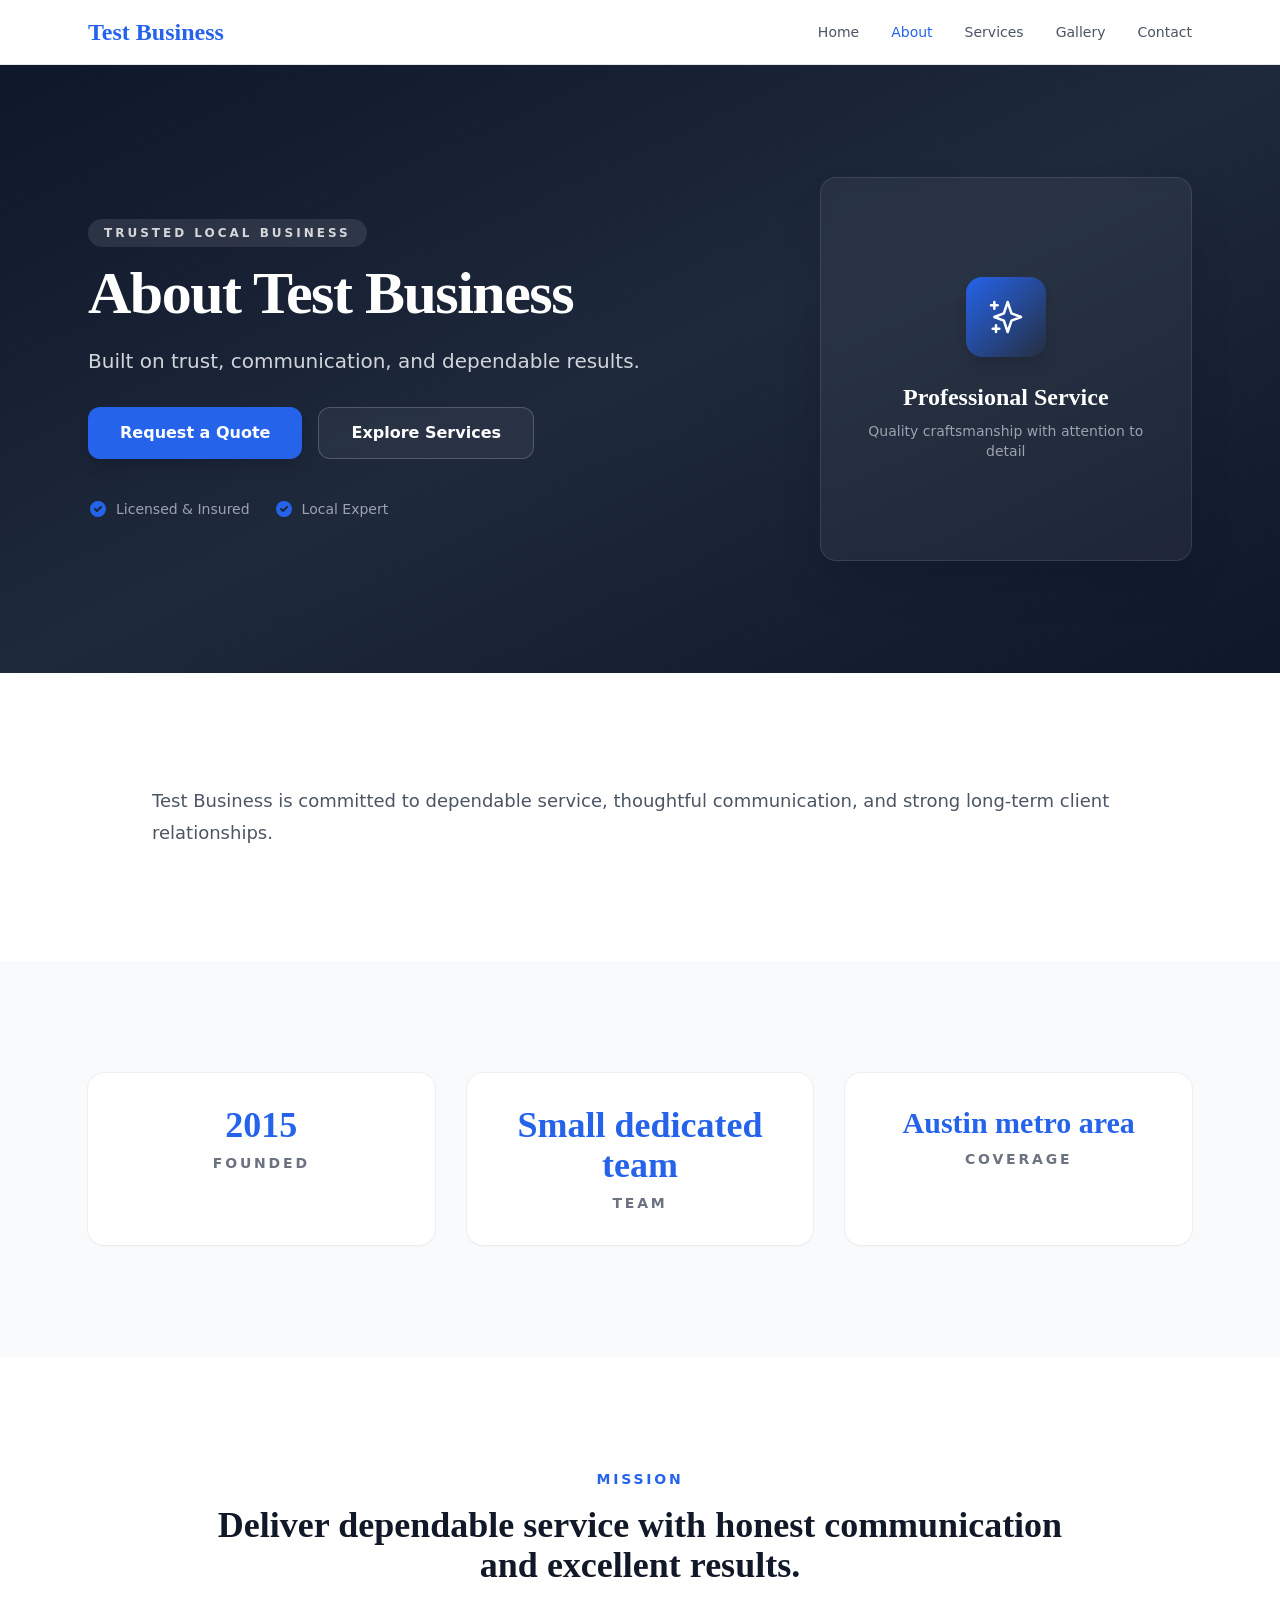
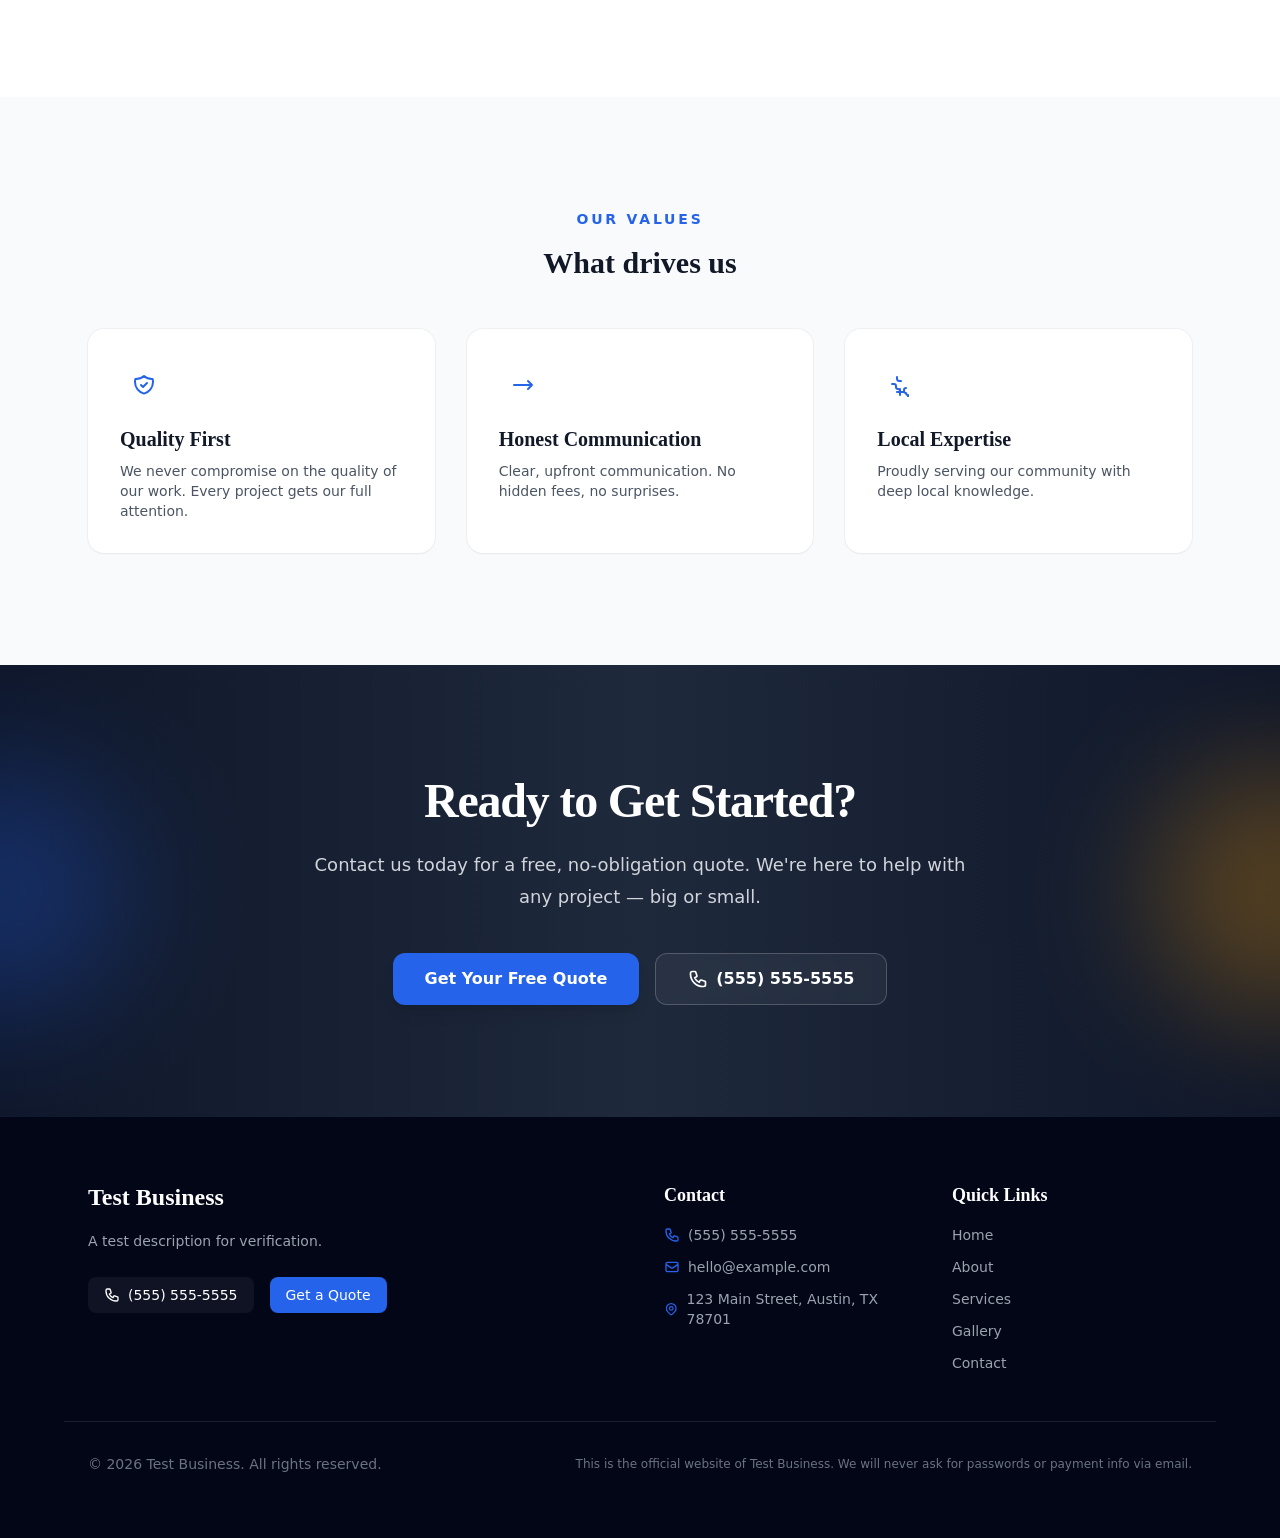
==== commit 14d091ba: "Deploy site from 5Pages" ====
--- a/about/index.html
+++ b/about/index.html
@@ -1,5 +1,11 @@
-<!DOCTYPE html><html lang="en" data-astro-cid-37fxchfa style="--primaryColor: #2563eb;--secondaryColor: #f59e0b;--displayFont: 'Playfair Display', Georgia, serif;--bodyFont: 'Inter', system-ui, sans-serif;"> <head><!-- Primary Meta Tags --><meta charset="utf-8"><meta name="viewport" content="width=device-width, initial-scale=1"><title>About Test Business</title><meta name="description" content="Learn about Test Business, the team, and the values behind the work."><meta name="author" content="Test Business"><meta name="robots" content="index, follow"><link rel="canonical" href="https://example.com/about/"><link rel="preconnect" href="https://fonts.googleapis.com"><link rel="preconnect" href="https://fonts.gstatic.com" crossorigin><link href="https://fonts.googleapis.com/css2?family=Inter:wght@400;500;600;700;800&family=Playfair+Display:wght@600;700&family=Cormorant+Garamond:wght@500;600;700&family=DM+Serif+Display:ital@0;1&family=Space+Grotesk:wght@500;700&family=Source+Sans+3:wght@400;500;600;700&display=swap" rel="stylesheet"><!-- Security & Anti-Phishing --><meta http-equiv="X-Frame-Options" content="SAMEORIGIN"><meta http-equiv="X-Content-Type-Options" content="nosniff"><meta http-equiv="X-XSS-Protection" content="1; mode=block"><meta name="referrer" content="strict-origin-when-cross-origin"><meta http-equiv="Content-Security-Policy" content="default-src 'self'; script-src 'self' https://unpkg.com https://cdnjs.cloudflare.com; style-src 'self' 'unsafe-inline' https://fonts.googleapis.com; font-src 'self' https://fonts.gstatic.com; img-src 'self' data: https:; connect-src 'self'; frame-src 'self' https://unpkg.com; base-uri 'self'; form-action 'self'; frame-ancestors 'self'; object-src 'none'"><!-- Open Graph / Facebook --><meta property="og:type" content="website"><meta property="og:url" content="https://example.com/about/"><meta property="og:title" content="About Test Business"><meta property="og:description" content="Learn about Test Business, the team, and the values behind the work."><meta property="og:site_name" content="Test Business"><meta property="og:locale" content="en_US"><meta property="og:image" content=""><meta property="og:image:width" content="1200"><meta property="og:image:height" content="630"><meta property="og:image:alt" content="About Test Business"><!-- Twitter --><meta name="twitter:card" content="summary_large_image"><meta name="twitter:url" content="https://example.com/about/"><meta name="twitter:title" content="About Test Business"><meta name="twitter:description" content="Learn about Test Business, the team, and the values behind the work."><meta name="twitter:image" content=""><!-- Additional SEO --><meta name="geo.placename" content="123 Main Street, Austin, TX 78701"><!-- Structured Data (JSON-LD) --><script type="application/ld+json">{"@context":"https://schema.org","@type":"LocalBusiness","name":"Test Business","description":"A professional local business website.","url":"https://example.com","telephone":"(555) 555-5555","email":"hello@example.com","address":{"@type":"PostalAddress","streetAddress":"123 Main Street, Austin, TX 78701","addressLocality":"","addressRegion":"","postalCode":"","addressCountry":"US"},"openingHours":"Mon-Fri 8am-6pm","sameAs":[]}</script><link rel="stylesheet" href="/_astro/about.B9j-zqAN.css"></head> <body class="bg-white text-gray-900" data-astro-cid-37fxchfa style="--primaryColor: #2563eb;--secondaryColor: #f59e0b;--displayFont: 'Playfair Display', Georgia, serif;--bodyFont: 'Inter', system-ui, sans-serif;"> <a href="#main-content" class="sr-only focus:not-sr-only focus:absolute focus:left-4 focus:top-4 focus:z-50 focus:rounded focus:bg-white focus:px-4 focus:py-2 focus:text-sm focus:font-semibold focus:text-gray-900 focus:shadow" data-astro-cid-37fxchfa style="--primaryColor: #2563eb;--secondaryColor: #f59e0b;--displayFont: 'Playfair Display', Georgia, serif;--bodyFont: 'Inter', system-ui, sans-serif;">
+<!DOCTYPE html><html lang="en" data-astro-cid-37fxchfa style="--primaryColor: #2563eb;--secondaryColor: #f59e0b;--displayFont: 'Playfair Display', Georgia, serif;--bodyFont: 'Inter', system-ui, sans-serif;"> <head><!-- Primary Meta Tags --><meta charset="utf-8"><meta name="viewport" content="width=device-width, initial-scale=1"><title>About Test Business</title><meta name="description" content="Learn about Test Business, the team, and the values behind the work."><meta name="author" content="Test Business"><meta name="robots" content="index, follow"><link rel="canonical" href="https://example.com/about/"><link rel="preconnect" href="https://fonts.googleapis.com"><link rel="preconnect" href="https://fonts.gstatic.com" crossorigin><link href="https://fonts.googleapis.com/css2?family=Inter:wght@400;500;600;700;800&family=Playfair+Display:wght@600;700&family=Cormorant+Garamond:wght@500;600;700&family=DM+Serif+Display:ital@0;1&family=Space+Grotesk:wght@500;700&family=Source+Sans+3:wght@400;500;600;700&display=swap" rel="stylesheet"><!-- Security & Anti-Phishing --><meta http-equiv="X-Frame-Options" content="SAMEORIGIN"><meta http-equiv="X-Content-Type-Options" content="nosniff"><meta http-equiv="X-XSS-Protection" content="1; mode=block"><meta name="referrer" content="strict-origin-when-cross-origin"><meta http-equiv="Content-Security-Policy" content="default-src 'self'; script-src 'self' https://unpkg.com https://cdnjs.cloudflare.com; style-src 'self' 'unsafe-inline' https://fonts.googleapis.com; font-src 'self' https://fonts.gstatic.com; img-src 'self' data: https:; connect-src 'self'; frame-src 'self' https://unpkg.com; base-uri 'self'; form-action 'self'; frame-ancestors 'self'; object-src 'none'"><!-- Open Graph / Facebook --><meta property="og:type" content="website"><meta property="og:url" content="https://example.com/about/"><meta property="og:title" content="About Test Business"><meta property="og:description" content="Learn about Test Business, the team, and the values behind the work."><meta property="og:site_name" content="Test Business"><meta property="og:locale" content="en_US"><meta property="og:image" content=""><meta property="og:image:width" content="1200"><meta property="og:image:height" content="630"><meta property="og:image:alt" content="About Test Business"><!-- Twitter --><meta name="twitter:card" content="summary_large_image"><meta name="twitter:url" content="https://example.com/about/"><meta name="twitter:title" content="About Test Business"><meta name="twitter:description" content="Learn about Test Business, the team, and the values behind the work."><meta name="twitter:image" content=""><!-- Additional SEO --><meta name="geo.placename" content="123 Main Street, Austin, TX 78701"><!-- Structured Data (JSON-LD) --><script type="application/ld+json">{"@context":"https://schema.org","@type":"LocalBusiness","name":"Test Business","description":"A professional local business website.","url":"https://example.com","telephone":"(555) 555-5555","email":"hello@example.com","address":{"@type":"PostalAddress","streetAddress":"123 Main Street, Austin, TX 78701","addressLocality":"","addressRegion":"","postalCode":"","addressCountry":"US"},"openingHours":"Mon-Fri 8am-6pm","sameAs":[]}</script><link rel="stylesheet" href="/_astro/about.BvN3-o50.css"></head> <body class="bg-white text-gray-900" data-astro-cid-37fxchfa style="--primaryColor: #2563eb;--secondaryColor: #f59e0b;--displayFont: 'Playfair Display', Georgia, serif;--bodyFont: 'Inter', system-ui, sans-serif;"> <a href="#main-content" class="sr-only focus:not-sr-only focus:absolute focus:left-4 focus:top-4 focus:z-50 focus:rounded focus:bg-white focus:px-4 focus:py-2 focus:text-sm focus:font-semibold focus:text-gray-900 focus:shadow" data-astro-cid-37fxchfa style="--primaryColor: #2563eb;--secondaryColor: #f59e0b;--displayFont: 'Playfair Display', Georgia, serif;--bodyFont: 'Inter', system-ui, sans-serif;">
 Skip to content
-</a> <header class="sticky top-0 z-40 border-b border-gray-200 backdrop-blur bg-white/95" data-astro-cid-37fxchfa style="--primaryColor: #2563eb;--secondaryColor: #f59e0b;--displayFont: 'Playfair Display', Georgia, serif;--bodyFont: 'Inter', system-ui, sans-serif;"> <nav class="mx-auto flex max-w-6xl items-center justify-between px-6 py-4" aria-label="Main navigation" data-astro-cid-37fxchfa style="--primaryColor: #2563eb;--secondaryColor: #f59e0b;--displayFont: 'Playfair Display', Georgia, serif;--bodyFont: 'Inter', system-ui, sans-serif;"> <a href="/" class="font-heading text-2xl font-bold text-primary" data-astro-cid-37fxchfa style="--primaryColor: #2563eb;--secondaryColor: #f59e0b;--displayFont: 'Playfair Display', Georgia, serif;--bodyFont: 'Inter', system-ui, sans-serif;">Test Business</a> <div class="hidden items-center gap-8 md:flex" data-astro-cid-37fxchfa style="--primaryColor: #2563eb;--secondaryColor: #f59e0b;--displayFont: 'Playfair Display', Georgia, serif;--bodyFont: 'Inter', system-ui, sans-serif;"> <a href="/" class="text-sm font-medium transition-colors hover:text-primary text-gray-600" data-astro-cid-37fxchfa style="--primaryColor: #2563eb;--secondaryColor: #f59e0b;--displayFont: 'Playfair Display', Georgia, serif;--bodyFont: 'Inter', system-ui, sans-serif;"> Home </a><a href="/about/" class="text-sm font-medium transition-colors hover:text-primary text-primary" data-astro-cid-37fxchfa style="--primaryColor: #2563eb;--secondaryColor: #f59e0b;--displayFont: 'Playfair Display', Georgia, serif;--bodyFont: 'Inter', system-ui, sans-serif;"> About </a><a href="/services/" class="text-sm font-medium transition-colors hover:text-primary text-gray-600" data-astro-cid-37fxchfa style="--primaryColor: #2563eb;--secondaryColor: #f59e0b;--displayFont: 'Playfair Display', Georgia, serif;--bodyFont: 'Inter', system-ui, sans-serif;"> Services </a><a href="/gallery/" class="text-sm font-medium transition-colors hover:text-primary text-gray-600" data-astro-cid-37fxchfa style="--primaryColor: #2563eb;--secondaryColor: #f59e0b;--displayFont: 'Playfair Display', Georgia, serif;--bodyFont: 'Inter', system-ui, sans-serif;"> Gallery </a><a href="/contact/" class="text-sm font-medium transition-colors hover:text-primary text-gray-600" data-astro-cid-37fxchfa style="--primaryColor: #2563eb;--secondaryColor: #f59e0b;--displayFont: 'Playfair Display', Georgia, serif;--bodyFont: 'Inter', system-ui, sans-serif;"> Contact </a> </div> <details class="relative md:hidden" data-astro-cid-37fxchfa style="--primaryColor: #2563eb;--secondaryColor: #f59e0b;--displayFont: 'Playfair Display', Georgia, serif;--bodyFont: 'Inter', system-ui, sans-serif;"> <summary class="list-none cursor-pointer rounded p-2 text-gray-700 focus:outline-none focus:ring-2 focus:ring-primary focus:ring-offset-2" aria-label="Open mobile navigation" data-astro-cid-37fxchfa style="--primaryColor: #2563eb;--secondaryColor: #f59e0b;--displayFont: 'Playfair Display', Georgia, serif;--bodyFont: 'Inter', system-ui, sans-serif;"> <svg class="h-6 w-6" fill="none" stroke="currentColor" viewBox="0 0 24 24" aria-hidden="true" data-astro-cid-37fxchfa style="--primaryColor: #2563eb;--secondaryColor: #f59e0b;--displayFont: 'Playfair Display', Georgia, serif;--bodyFont: 'Inter', system-ui, sans-serif;"> <path stroke-linecap="round" stroke-linejoin="round" stroke-width="2" d="M4 6h16M4 12h16M4 18h16" data-astro-cid-37fxchfa style="--primaryColor: #2563eb;--secondaryColor: #f59e0b;--displayFont: 'Playfair Display', Georgia, serif;--bodyFont: 'Inter', system-ui, sans-serif;"></path> </svg> </summary> <div class="absolute right-0 mt-3 min-w-48 rounded-xl border p-3 shadow-lg border-gray-200 bg-white" data-astro-cid-37fxchfa style="--primaryColor: #2563eb;--secondaryColor: #f59e0b;--displayFont: 'Playfair Display', Georgia, serif;--bodyFont: 'Inter', system-ui, sans-serif;"> <a href="/" class="block rounded-lg px-3 py-2 text-sm font-medium transition-colors hover:bg-gray-50 hover:text-primary text-gray-700" data-astro-cid-37fxchfa style="--primaryColor: #2563eb;--secondaryColor: #f59e0b;--displayFont: 'Playfair Display', Georgia, serif;--bodyFont: 'Inter', system-ui, sans-serif;"> Home </a><a href="/about/" class="block rounded-lg px-3 py-2 text-sm font-medium transition-colors hover:bg-gray-50 hover:text-primary bg-gray-50 text-primary" data-astro-cid-37fxchfa style="--primaryColor: #2563eb;--secondaryColor: #f59e0b;--displayFont: 'Playfair Display', Georgia, serif;--bodyFont: 'Inter', system-ui, sans-serif;"> About </a><a href="/services/" class="block rounded-lg px-3 py-2 text-sm font-medium transition-colors hover:bg-gray-50 hover:text-primary text-gray-700" data-astro-cid-37fxchfa style="--primaryColor: #2563eb;--secondaryColor: #f59e0b;--displayFont: 'Playfair Display', Georgia, serif;--bodyFont: 'Inter', system-ui, sans-serif;"> Services </a><a href="/gallery/" class="block rounded-lg px-3 py-2 text-sm font-medium transition-colors hover:bg-gray-50 hover:text-primary text-gray-700" data-astro-cid-37fxchfa style="--primaryColor: #2563eb;--secondaryColor: #f59e0b;--displayFont: 'Playfair Display', Georgia, serif;--bodyFont: 'Inter', system-ui, sans-serif;"> Gallery </a><a href="/contact/" class="block rounded-lg px-3 py-2 text-sm font-medium transition-colors hover:bg-gray-50 hover:text-primary text-gray-700" data-astro-cid-37fxchfa style="--primaryColor: #2563eb;--secondaryColor: #f59e0b;--displayFont: 'Playfair Display', Georgia, serif;--bodyFont: 'Inter', system-ui, sans-serif;"> Contact </a> </div> </details> </nav> </header> <main id="main-content" data-astro-cid-37fxchfa style="--primaryColor: #2563eb;--secondaryColor: #f59e0b;--displayFont: 'Playfair Display', Georgia, serif;--bodyFont: 'Inter', system-ui, sans-serif;">  <section class="relative overflow-hidden py-24 md:py-36 bg-gradient-to-br from-primary via-primary to-slate-900 text-white"> <div class="absolute inset-0 bg-[radial-gradient(circle_at_top_right,_rgba(255,255,255,0.18),_transparent_32%)]"></div> <div class="absolute inset-0 bg-[radial-gradient(circle_at_bottom_left,_rgba(245,158,11,0.2),_transparent_40%)]"></div> <div class="absolute -left-20 top-1/2 h-96 w-96 rounded-full opacity-30 blur-3xl animate-pulse" style="background:#2563eb"></div> <div class="absolute -right-20 bottom-0 h-80 w-80 rounded-full opacity-20 blur-3xl animate-pulse" style="background:#f59e0b"></div> <div class="relative mx-auto max-w-6xl px-6"> <div class="grid items-center gap-12 lg:grid-cols-[1.2fr_0.8fr]"> <div> <span class="inline-block rounded-full px-4 py-1.5 text-xs font-bold uppercase tracking-[0.2em] bg-primary/20 text-white/80">Licensed & Insured</span> <h1 class="mt-6 font-heading text-5xl font-bold leading-tight tracking-tight md:text-6xl lg:text-7xl">About Test Business</h1> <p class="mt-6 max-w-2xl text-xl leading-8 md:text-2xl text-blue-50">Built on trust, communication, and dependable results.</p> <div class="mt-10 flex flex-col gap-4 sm:flex-row"> <a href="/contact" class="btn-primary inline-flex items-center justify-center rounded-lg px-8 py-4 text-base font-semibold transition-all hover:scale-105 hover:shadow-xl rounded-lg bg-primary text-white">Request a Quote</a> <a href="/services" class="btn-secondary inline-flex items-center justify-center rounded-lg border border-white/30 bg-white/10 px-8 py-4 text-base font-semibold text-white backdrop-blur transition-all hover:bg-white/20 rounded-lg border border-gray-300 bg-white text-gray-700">Explore Services</a> </div> </div> <div> <div class="flex min-h-[28rem] items-center justify-center rounded-[2.5rem] border border-white/15 bg-white/10 p-10 text-center shadow-2xl rounded-[2rem] border border-white/15 bg-white/10 p-10 text-white/80 shadow-2xl shadow-slate-950/20"> <div> <div class="mx-auto mb-6 flex h-20 w-20 items-center justify-center rounded-full bg-primary/20 text-4xl">🔧</div> <p class="font-heading text-3xl font-semibold text-white">Test Business</p> <p class="mt-4 text-sm leading-7 text-white/70">A test description for verification.</p> <div class="mt-8 flex flex-wrap justify-center gap-4"> <span class="rounded-full bg-white/10 px-4 py-1.5 text-xs font-medium text-white/80">Professional Service</span> <span class="rounded-full bg-white/10 px-4 py-1.5 text-xs font-medium text-white/80">Licensed & Insured</span> </div> </div> </div> </div> </div> </div> </section> <section class="py-16 md:py-24"> <div class="mx-auto max-w-5xl px-6"> <div class="prose max-w-none text-lg leading-8 text-gray-600"> <p>Test Business is committed to dependable service, thoughtful communication, and strong long-term client relationships.</p> </div> </div> </section> <section class="relative overflow-hidden py-20 md:py-28"> <div class="absolute inset-0 bg-gradient-to-br from-gray-50 to-white"></div> <div class="relative mx-auto grid max-w-6xl gap-8 px-6 md:grid-cols-3"> <div class="rounded-2xl border border-gray-200 bg-white p-6 shadow-sm transition-transform hover:-translate-y-1 hover:shadow-lg"> <div class="mb-4 flex h-14 w-14 items-center justify-center rounded-2xl text-2xl" style="background:#2563eb20;color:#2563eb">📅</div> <p class="text-sm font-semibold uppercase tracking-[0.2em]" style="color:#2563eb">Founded</p> <h2 class="mt-4 font-heading text-4xl font-bold text-gray-900">2015</h2> </div> <div class="rounded-2xl border border-gray-200 bg-white p-6 shadow-sm transition-transform hover:-translate-y-1 hover:shadow-lg"> <div class="mb-4 flex h-14 w-14 items-center justify-center rounded-2xl text-2xl" style="background:#f59e0b20;color:#f59e0b">👥</div> <p class="text-sm font-semibold uppercase tracking-[0.2em]" style="color:#2563eb">Team</p> <h2 class="mt-4 font-heading text-4xl font-bold text-gray-900">Small dedicated team</h2> </div> <div class="rounded-2xl border border-gray-200 bg-white p-6 shadow-sm transition-transform hover:-translate-y-1 hover:shadow-lg"> <div class="mb-4 flex h-14 w-14 items-center justify-center rounded-2xl text-2xl bg-green-100 text-green-600">📍</div> <p class="text-sm font-semibold uppercase tracking-[0.2em]" style="color:#2563eb">Coverage</p> <h2 class="mt-4 font-heading text-3xl font-bold text-gray-900">Austin metro area</h2> </div> </div> </section> <section class="relative py-20 md:py-28"> <div class="mx-auto max-w-4xl px-6 text-center"> <p class="text-sm font-semibold uppercase tracking-[0.2em]" style="color:#2563eb">Mission</p> <h2 class="mt-4 font-heading text-4xl font-bold text-gray-900">Deliver dependable service with honest communication and excellent results.</h2> <div class="mt-12 grid gap-6 md:grid-cols-2"> <div class="flex items-start gap-4 rounded-xl bg-gray-50 p-6"> <div class="flex h-10 w-10 flex-shrink-0 items-center justify-center rounded-full bg-green-100 text-green-600">✓</div> <div> <h3 class="font-semibold text-gray-900">Quality First</h3> <p class="mt-1 text-sm text-gray-600">Every job done right the first time</p> </div> </div> <div class="flex items-start gap-4 rounded-xl bg-gray-50 p-6"> <div class="flex h-10 w-10 flex-shrink-0 items-center justify-center rounded-full bg-green-100 text-green-600">✓</div> <div> <h3 class="font-semibold text-gray-900">Honest Communication</h3> <p class="mt-1 text-sm text-gray-600">Clear pricing, no hidden fees</p> </div> </div> </div> </div> </section>  </main> <footer class="bg-gray-950 text-gray-300 py-12" data-astro-cid-37fxchfa style="--primaryColor: #2563eb;--secondaryColor: #f59e0b;--displayFont: 'Playfair Display', Georgia, serif;--bodyFont: 'Inter', system-ui, sans-serif;"> <div class="mx-auto grid max-w-6xl gap-8 px-6 md:grid-cols-3" data-astro-cid-37fxchfa style="--primaryColor: #2563eb;--secondaryColor: #f59e0b;--displayFont: 'Playfair Display', Georgia, serif;--bodyFont: 'Inter', system-ui, sans-serif;"> <div data-astro-cid-37fxchfa style="--primaryColor: #2563eb;--secondaryColor: #f59e0b;--displayFont: 'Playfair Display', Georgia, serif;--bodyFont: 'Inter', system-ui, sans-serif;"> <h2 class="font-heading text-lg font-semibold text-white" data-astro-cid-37fxchfa style="--primaryColor: #2563eb;--secondaryColor: #f59e0b;--displayFont: 'Playfair Display', Georgia, serif;--bodyFont: 'Inter', system-ui, sans-serif;">Test Business</h2> <p class="mt-3 text-sm leading-6 text-gray-400" data-astro-cid-37fxchfa style="--primaryColor: #2563eb;--secondaryColor: #f59e0b;--displayFont: 'Playfair Display', Georgia, serif;--bodyFont: 'Inter', system-ui, sans-serif;">A test description for verification.</p> </div> <div data-astro-cid-37fxchfa style="--primaryColor: #2563eb;--secondaryColor: #f59e0b;--displayFont: 'Playfair Display', Georgia, serif;--bodyFont: 'Inter', system-ui, sans-serif;"> <h2 class="font-heading text-lg font-semibold text-white" data-astro-cid-37fxchfa style="--primaryColor: #2563eb;--secondaryColor: #f59e0b;--displayFont: 'Playfair Display', Georgia, serif;--bodyFont: 'Inter', system-ui, sans-serif;">Contact</h2> <div class="mt-3 space-y-2 text-sm text-gray-400" data-astro-cid-37fxchfa style="--primaryColor: #2563eb;--secondaryColor: #f59e0b;--displayFont: 'Playfair Display', Georgia, serif;--bodyFont: 'Inter', system-ui, sans-serif;"> <p data-astro-cid-37fxchfa style="--primaryColor: #2563eb;--secondaryColor: #f59e0b;--displayFont: 'Playfair Display', Georgia, serif;--bodyFont: 'Inter', system-ui, sans-serif;">(555) 555-5555</p> <p data-astro-cid-37fxchfa style="--primaryColor: #2563eb;--secondaryColor: #f59e0b;--displayFont: 'Playfair Display', Georgia, serif;--bodyFont: 'Inter', system-ui, sans-serif;">hello@example.com</p> <p data-astro-cid-37fxchfa style="--primaryColor: #2563eb;--secondaryColor: #f59e0b;--displayFont: 'Playfair Display', Georgia, serif;--bodyFont: 'Inter', system-ui, sans-serif;">123 Main Street, Austin, TX 78701</p> <p data-astro-cid-37fxchfa style="--primaryColor: #2563eb;--secondaryColor: #f59e0b;--displayFont: 'Playfair Display', Georgia, serif;--bodyFont: 'Inter', system-ui, sans-serif;">Mon-Fri 8am-6pm</p> </div> </div> <div data-astro-cid-37fxchfa style="--primaryColor: #2563eb;--secondaryColor: #f59e0b;--displayFont: 'Playfair Display', Georgia, serif;--bodyFont: 'Inter', system-ui, sans-serif;"> <h2 class="font-heading text-lg font-semibold text-white" data-astro-cid-37fxchfa style="--primaryColor: #2563eb;--secondaryColor: #f59e0b;--displayFont: 'Playfair Display', Georgia, serif;--bodyFont: 'Inter', system-ui, sans-serif;">Service Area</h2> <p class="mt-3 text-sm text-gray-400" data-astro-cid-37fxchfa style="--primaryColor: #2563eb;--secondaryColor: #f59e0b;--displayFont: 'Playfair Display', Georgia, serif;--bodyFont: 'Inter', system-ui, sans-serif;">Austin metro area</p> <div class="mt-4 flex flex-wrap gap-3" data-astro-cid-37fxchfa style="--primaryColor: #2563eb;--secondaryColor: #f59e0b;--displayFont: 'Playfair Display', Georgia, serif;--bodyFont: 'Inter', system-ui, sans-serif;">  </div> </div> </div> <div class="mx-auto mt-8 max-w-6xl border-t border-white/10 px-6 pt-6 text-sm text-gray-500" data-astro-cid-37fxchfa style="--primaryColor: #2563eb;--secondaryColor: #f59e0b;--displayFont: 'Playfair Display', Georgia, serif;--bodyFont: 'Inter', system-ui, sans-serif;">
-&copy; 2026 Test Business. All rights reserved.
-</div> </footer> </body></html>+</a> <header class="sticky top-0 z-40 border-b border-gray-200 backdrop-blur bg-white/95" data-astro-cid-37fxchfa style="--primaryColor: #2563eb;--secondaryColor: #f59e0b;--displayFont: 'Playfair Display', Georgia, serif;--bodyFont: 'Inter', system-ui, sans-serif;"> <nav class="mx-auto flex max-w-6xl items-center justify-between px-6 py-4" aria-label="Main navigation" data-astro-cid-37fxchfa style="--primaryColor: #2563eb;--secondaryColor: #f59e0b;--displayFont: 'Playfair Display', Georgia, serif;--bodyFont: 'Inter', system-ui, sans-serif;"> <a href="/" class="font-heading text-2xl font-bold text-primary" data-astro-cid-37fxchfa style="--primaryColor: #2563eb;--secondaryColor: #f59e0b;--displayFont: 'Playfair Display', Georgia, serif;--bodyFont: 'Inter', system-ui, sans-serif;">Test Business</a> <div class="hidden items-center gap-8 md:flex" data-astro-cid-37fxchfa style="--primaryColor: #2563eb;--secondaryColor: #f59e0b;--displayFont: 'Playfair Display', Georgia, serif;--bodyFont: 'Inter', system-ui, sans-serif;"> <a href="/" class="text-sm font-medium transition-colors hover:text-primary text-gray-600" data-astro-cid-37fxchfa style="--primaryColor: #2563eb;--secondaryColor: #f59e0b;--displayFont: 'Playfair Display', Georgia, serif;--bodyFont: 'Inter', system-ui, sans-serif;"> Home </a><a href="/about/" class="text-sm font-medium transition-colors hover:text-primary text-primary" data-astro-cid-37fxchfa style="--primaryColor: #2563eb;--secondaryColor: #f59e0b;--displayFont: 'Playfair Display', Georgia, serif;--bodyFont: 'Inter', system-ui, sans-serif;"> About </a><a href="/services/" class="text-sm font-medium transition-colors hover:text-primary text-gray-600" data-astro-cid-37fxchfa style="--primaryColor: #2563eb;--secondaryColor: #f59e0b;--displayFont: 'Playfair Display', Georgia, serif;--bodyFont: 'Inter', system-ui, sans-serif;"> Services </a><a href="/gallery/" class="text-sm font-medium transition-colors hover:text-primary text-gray-600" data-astro-cid-37fxchfa style="--primaryColor: #2563eb;--secondaryColor: #f59e0b;--displayFont: 'Playfair Display', Georgia, serif;--bodyFont: 'Inter', system-ui, sans-serif;"> Gallery </a><a href="/contact/" class="text-sm font-medium transition-colors hover:text-primary text-gray-600" data-astro-cid-37fxchfa style="--primaryColor: #2563eb;--secondaryColor: #f59e0b;--displayFont: 'Playfair Display', Georgia, serif;--bodyFont: 'Inter', system-ui, sans-serif;"> Contact </a> </div> <details class="relative md:hidden" data-astro-cid-37fxchfa style="--primaryColor: #2563eb;--secondaryColor: #f59e0b;--displayFont: 'Playfair Display', Georgia, serif;--bodyFont: 'Inter', system-ui, sans-serif;"> <summary class="list-none cursor-pointer rounded p-2 text-gray-700 focus:outline-none focus:ring-2 focus:ring-primary focus:ring-offset-2" aria-label="Open mobile navigation" data-astro-cid-37fxchfa style="--primaryColor: #2563eb;--secondaryColor: #f59e0b;--displayFont: 'Playfair Display', Georgia, serif;--bodyFont: 'Inter', system-ui, sans-serif;"> <svg class="h-6 w-6" fill="none" stroke="currentColor" viewBox="0 0 24 24" aria-hidden="true" data-astro-cid-37fxchfa style="--primaryColor: #2563eb;--secondaryColor: #f59e0b;--displayFont: 'Playfair Display', Georgia, serif;--bodyFont: 'Inter', system-ui, sans-serif;"> <path stroke-linecap="round" stroke-linejoin="round" stroke-width="2" d="M4 6h16M4 12h16M4 18h16" data-astro-cid-37fxchfa style="--primaryColor: #2563eb;--secondaryColor: #f59e0b;--displayFont: 'Playfair Display', Georgia, serif;--bodyFont: 'Inter', system-ui, sans-serif;"></path> </svg> </summary> <div class="absolute right-0 mt-3 min-w-48 rounded-xl border p-3 shadow-lg border-gray-200 bg-white" data-astro-cid-37fxchfa style="--primaryColor: #2563eb;--secondaryColor: #f59e0b;--displayFont: 'Playfair Display', Georgia, serif;--bodyFont: 'Inter', system-ui, sans-serif;"> <a href="/" class="block rounded-lg px-3 py-2 text-sm font-medium transition-colors hover:bg-gray-50 hover:text-primary text-gray-700" data-astro-cid-37fxchfa style="--primaryColor: #2563eb;--secondaryColor: #f59e0b;--displayFont: 'Playfair Display', Georgia, serif;--bodyFont: 'Inter', system-ui, sans-serif;"> Home </a><a href="/about/" class="block rounded-lg px-3 py-2 text-sm font-medium transition-colors hover:bg-gray-50 hover:text-primary bg-gray-50 text-primary" data-astro-cid-37fxchfa style="--primaryColor: #2563eb;--secondaryColor: #f59e0b;--displayFont: 'Playfair Display', Georgia, serif;--bodyFont: 'Inter', system-ui, sans-serif;"> About </a><a href="/services/" class="block rounded-lg px-3 py-2 text-sm font-medium transition-colors hover:bg-gray-50 hover:text-primary text-gray-700" data-astro-cid-37fxchfa style="--primaryColor: #2563eb;--secondaryColor: #f59e0b;--displayFont: 'Playfair Display', Georgia, serif;--bodyFont: 'Inter', system-ui, sans-serif;"> Services </a><a href="/gallery/" class="block rounded-lg px-3 py-2 text-sm font-medium transition-colors hover:bg-gray-50 hover:text-primary text-gray-700" data-astro-cid-37fxchfa style="--primaryColor: #2563eb;--secondaryColor: #f59e0b;--displayFont: 'Playfair Display', Georgia, serif;--bodyFont: 'Inter', system-ui, sans-serif;"> Gallery </a><a href="/contact/" class="block rounded-lg px-3 py-2 text-sm font-medium transition-colors hover:bg-gray-50 hover:text-primary text-gray-700" data-astro-cid-37fxchfa style="--primaryColor: #2563eb;--secondaryColor: #f59e0b;--displayFont: 'Playfair Display', Georgia, serif;--bodyFont: 'Inter', system-ui, sans-serif;"> Contact </a> </div> </details> </nav> </header> <main id="main-content" data-astro-cid-37fxchfa style="--primaryColor: #2563eb;--secondaryColor: #f59e0b;--displayFont: 'Playfair Display', Georgia, serif;--bodyFont: 'Inter', system-ui, sans-serif;">  <section class="relative overflow-hidden py-20 md:py-28"> <div class="absolute inset-0 bg-gradient-to-br from-slate-900 via-slate-800 to-slate-900"></div> <div class="absolute inset-0 opacity-40"> <div class="absolute -right-20 -top-20 h-96 w-96 rotate-12 rounded-full bg-primary/30 blur-3xl"></div> <div class="absolute -bottom-20 -left-20 h-80 w-80 -rotate-12 rounded-full bg-secondary/20 blur-3xl"></div> </div> <div class="relative mx-auto max-w-6xl px-6"> <div class="grid items-center gap-10 lg:grid-cols-[1.3fr_0.7fr]"> <div> <span class="mb-4 inline-block rounded-full bg-white/10 px-4 py-1.5 text-xs font-bold uppercase tracking-[0.25em] text-white/80 backdrop-blur-sm">
+Trusted Local Business
+</span> <h1 class="font-heading text-4xl font-bold leading-tight tracking-tight text-white md:text-5xl lg:text-6xl"> About Test Business </h1> <p class="mt-6 max-w-2xl text-lg leading-8 text-gray-300 md:text-xl">Built on trust, communication, and dependable results.</p> <div class="mt-8 flex flex-wrap gap-4"> <a href="/contact/" class="inline-flex min-h-[52px] items-center justify-center rounded-xl bg-primary px-8 py-3 text-base font-semibold text-white shadow-lg shadow-primary/25 transition-all hover:scale-[1.02] hover:shadow-xl hover:shadow-primary/30 focus:outline-none focus:ring-2 focus:ring-primary focus:ring-offset-2 focus:ring-offset-slate-900">
+Request a Quote
+</a> <a href="/services/" class="inline-flex min-h-[52px] items-center justify-center rounded-xl border border-white/20 bg-white/5 px-8 py-3 text-base font-semibold text-white backdrop-blur-sm transition-all hover:bg-white/10 focus:outline-none focus:ring-2 focus:ring-white/50 focus:ring-offset-2 focus:ring-offset-slate-900">
+Explore Services
+</a> </div> <div class="mt-10 flex items-center gap-6 text-sm text-gray-400"> <div class="flex items-center gap-2"> <svg class="h-5 w-5 text-primary" fill="currentColor" viewBox="0 0 20 20"> <path fill-rule="evenodd" d="M10 18a8 8 0 100-16 8 8 0 000 16zm3.707-9.293a1 1 0 00-1.414-1.414L9 10.586 7.707 9.293a1 1 0 00-1.414 1.414l2 2a1 1 0 001.414 0l4-4z" clip-rule="evenodd"></path> </svg> <span>Licensed & Insured</span> </div> <div class="flex items-center gap-2"> <svg class="h-5 w-5 text-primary" fill="currentColor" viewBox="0 0 20 20"> <path fill-rule="evenodd" d="M10 18a8 8 0 100-16 8 8 0 000 16zm3.707-9.293a1 1 0 00-1.414-1.414L9 10.586 7.707 9.293a1 1 0 00-1.414 1.414l2 2a1 1 0 001.414 0l4-4z" clip-rule="evenodd"></path> </svg> <span>Local Expert</span> </div> </div> </div> <div> <div class="flex min-h-[24rem] items-center justify-center rounded-2xl border border-white/10 bg-white/5 p-10 text-center shadow-2xl shadow-slate-950/20 backdrop-blur-sm"> <div> <div class="mb-6 flex h-20 w-20 mx-auto items-center justify-center rounded-2xl bg-gradient-to-br from-primary to-primary/60 shadow-lg"> <svg class="h-10 w-10 text-white" fill="none" stroke="currentColor" viewBox="0 0 24 24"> <path stroke-linecap="round" stroke-linejoin="round" stroke-width="1.5" d="M5 3v4M3 5h4M6 17v4m-2-2h4m5-16l2.286 6.857L21 12l-5.714 2.143L13 21l-2.286-6.857L5 12l5.714-2.143L13 3z"></path> </svg> </div> <p class="font-heading text-2xl font-semibold text-white">Professional Service</p> <p class="mt-2 text-sm text-gray-400">Quality craftsmanship with attention to detail</p> </div> </div> </div> </div> </div> </section> <section class="bg-white py-20 md:py-28"> <div class="mx-auto max-w-5xl px-6"> <div class="prose max-w-none text-lg leading-8 text-gray-600"> <p>Test Business is committed to dependable service, thoughtful communication, and strong long-term client relationships.</p> </div> </div> </section> <section class="bg-gray-50 py-20 md:py-28"> <div class="mx-auto max-w-6xl px-6"> <div class="grid gap-8 md:grid-cols-3"> <div class="rounded-2xl bg-white p-8 text-center shadow-sm ring-1 ring-gray-200/50"> <p class="font-heading text-4xl font-bold text-primary">2015</p> <p class="mt-2 text-sm font-semibold uppercase tracking-[0.2em] text-gray-500">Founded</p> </div> <div class="rounded-2xl bg-white p-8 text-center shadow-sm ring-1 ring-gray-200/50"> <p class="font-heading text-4xl font-bold text-primary">Small dedicated team</p> <p class="mt-2 text-sm font-semibold uppercase tracking-[0.2em] text-gray-500">Team</p> </div> <div class="rounded-2xl bg-white p-8 text-center shadow-sm ring-1 ring-gray-200/50"> <p class="font-heading text-3xl font-bold text-primary">Austin metro area</p> <p class="mt-2 text-sm font-semibold uppercase tracking-[0.2em] text-gray-500">Coverage</p> </div> </div> </div> </section> <section class="bg-white py-20 md:py-28"> <div class="mx-auto max-w-4xl px-6 text-center"> <p class="text-sm font-semibold uppercase tracking-[0.2em] text-primary">Mission</p> <h2 class="mt-4 font-heading text-4xl font-bold text-gray-900">Deliver dependable service with honest communication and excellent results.</h2> </div> </section> <section class="bg-gray-50 py-20 md:py-28"> <div class="mx-auto max-w-6xl px-6"> <div class="mx-auto max-w-2xl text-center"> <p class="text-sm font-semibold uppercase tracking-[0.2em] text-primary">Our Values</p> <h2 class="mt-4 font-heading text-3xl font-bold text-gray-900">What drives us</h2> </div> <div class="mt-12 grid gap-8 md:grid-cols-3"> <div class="rounded-2xl bg-white p-8 shadow-sm ring-1 ring-gray-200/50"> <div class="mb-4 flex h-12 w-12 items-center justify-center rounded-xl bg-primary/10 text-primary"> <svg class="h-6 w-6" fill="none" stroke="currentColor" viewBox="0 0 24 24"> <path stroke-linecap="round" stroke-linejoin="round" stroke-width="2" d="M9 12l2 2 4-4m5.618-4.016A11.955 11.955 0 0112 2.944a11.955 11.955 0 01-8.618 3.04A12.02 12.02 0 003 9c0 5.591 3.824 10.29 9 11.622 5.176-1.332 9-6.03 9-11.622 0-1.042-.133-2.052-.382-3.016z"></path> </svg> </div> <h3 class="font-heading text-xl font-semibold text-gray-900">Quality First</h3> <p class="mt-2 text-sm text-gray-600">We never compromise on the quality of our work. Every project gets our full attention.</p> </div> <div class="rounded-2xl bg-white p-8 shadow-sm ring-1 ring-gray-200/50"> <div class="mb-4 flex h-12 w-12 items-center justify-center rounded-xl bg-primary/10 text-primary"> <svg class="h-6 w-6" fill="none" stroke="currentColor" viewBox="0 0 24 24"> <path stroke-linecap="round" stroke-linejoin="round" stroke-width="2" d="M17 8l4 4m0 0l-4 4m4-4H3"></path> </svg> </div> <h3 class="font-heading text-xl font-semibold text-gray-900">Honest Communication</h3> <p class="mt-2 text-sm text-gray-600">Clear, upfront communication. No hidden fees, no surprises.</p> </div> <div class="rounded-2xl bg-white p-8 shadow-sm ring-1 ring-gray-200/50"> <div class="mb-4 flex h-12 w-12 items-center justify-center rounded-xl bg-primary/10 text-primary"> <svg class="h-6 w-6" fill="none" stroke="currentColor" viewBox="0 0 24 24"> <path stroke-linecap="round" stroke-linejoin="round" stroke-width="2" d="M3.055 11H5a2 2 0 012 2v1a2 2 0 002 2 2 2 0 012 2v2.945M8 3.935V5.5A2.5 2.5 0 0010.5 8H12m-1 8v3m0 0v3m0-3h3m-3 0H8m9-4a2 2 0 00-2 2v1a2 2 0 002 2 2 2 0 002 2v2.945M8 3.935V5.5A2.5 2.5 0 0010.5 8H12"></path> </svg> </div> <h3 class="font-heading text-xl font-semibold text-gray-900">Local Expertise</h3> <p class="mt-2 text-sm text-gray-600">Proudly serving our community with deep local knowledge.</p> </div> </div> </div> </section> <section class="relative overflow-hidden py-20 md:py-28"> <div class="absolute inset-0 bg-gradient-to-r from-slate-900 via-slate-800 to-slate-900"></div> <div class="absolute inset-0 opacity-30"> <div class="absolute -left-32 top-1/2 h-64 w-64 -translate-y-1/2 rotate-12 rounded-full bg-primary blur-3xl"></div> <div class="absolute -right-32 top-1/2 h-64 w-64 -translate-y-1/2 rotate-12 rounded-full bg-secondary blur-3xl"></div> </div> <div class="relative mx-auto max-w-4xl px-6 text-center"> <h2 class="font-heading text-3xl font-bold tracking-tight text-white md:text-5xl">Ready to Get Started?</h2> <p class="mx-auto mt-6 max-w-2xl text-lg leading-8 text-gray-300">Contact us today for a free, no-obligation quote. We&#39;re here to help with any project — big or small.</p> <div class="mt-10 flex flex-col items-center justify-center gap-4 sm:flex-row"> <a href="/contact/" class="inline-flex min-h-[52px] items-center justify-center rounded-xl bg-primary px-8 py-3 text-base font-semibold text-white shadow-lg shadow-primary/25 transition-all hover:scale-[1.02] hover:shadow-xl hover:shadow-primary/30 focus:outline-none focus:ring-2 focus:ring-primary focus:ring-offset-2 focus:ring-offset-slate-900"> Get Your Free Quote </a> <a href="tel:5555555555" class="inline-flex min-h-[52px] items-center justify-center gap-2 rounded-xl border border-white/20 bg-white/5 px-8 py-3 text-base font-semibold text-white backdrop-blur-sm transition-all hover:bg-white/10 focus:outline-none focus:ring-2 focus:ring-white/50 focus:ring-offset-2 focus:ring-offset-slate-900"> <svg class="h-5 w-5" fill="none" stroke="currentColor" viewBox="0 0 24 24"> <path stroke-linecap="round" stroke-linejoin="round" stroke-width="2" d="M3 5a2 2 0 012-2h3.28a1 1 0 01.948.684l1.498 4.493a1 1 0 01-.502 1.21l-2.257 1.13a11.042 11.042 0 005.516 5.516l1.13-2.257a1 1 0 011.21-.502l4.493 1.498a1 1 0 01.684.949V19a2 2 0 01-2 2h-1C9.716 21 3 14.284 3 6V5z"></path> </svg> (555) 555-5555 </a> </div> </div> </section>  </main> <footer class="bg-slate-950 py-16 text-gray-300" data-astro-cid-37fxchfa style="--primaryColor: #2563eb;--secondaryColor: #f59e0b;--displayFont: 'Playfair Display', Georgia, serif;--bodyFont: 'Inter', system-ui, sans-serif;"> <div class="mx-auto grid max-w-6xl gap-12 px-6 md:grid-cols-4" data-astro-cid-37fxchfa style="--primaryColor: #2563eb;--secondaryColor: #f59e0b;--displayFont: 'Playfair Display', Georgia, serif;--bodyFont: 'Inter', system-ui, sans-serif;"> <div class="md:col-span-2" data-astro-cid-37fxchfa style="--primaryColor: #2563eb;--secondaryColor: #f59e0b;--displayFont: 'Playfair Display', Georgia, serif;--bodyFont: 'Inter', system-ui, sans-serif;"> <h2 class="font-heading text-2xl font-bold text-white" data-astro-cid-37fxchfa style="--primaryColor: #2563eb;--secondaryColor: #f59e0b;--displayFont: 'Playfair Display', Georgia, serif;--bodyFont: 'Inter', system-ui, sans-serif;">Test Business</h2> <p class="mt-4 max-w-md text-sm leading-6 text-gray-400" data-astro-cid-37fxchfa style="--primaryColor: #2563eb;--secondaryColor: #f59e0b;--displayFont: 'Playfair Display', Georgia, serif;--bodyFont: 'Inter', system-ui, sans-serif;">A test description for verification.</p> <div class="mt-6 flex gap-4" data-astro-cid-37fxchfa style="--primaryColor: #2563eb;--secondaryColor: #f59e0b;--displayFont: 'Playfair Display', Georgia, serif;--bodyFont: 'Inter', system-ui, sans-serif;"> <a href="tel:5555555555" class="flex items-center gap-2 rounded-lg bg-white/5 px-4 py-2 text-sm font-medium text-white transition-colors hover:bg-white/10" data-astro-cid-37fxchfa style="--primaryColor: #2563eb;--secondaryColor: #f59e0b;--displayFont: 'Playfair Display', Georgia, serif;--bodyFont: 'Inter', system-ui, sans-serif;"> <svg class="h-4 w-4" fill="none" stroke="currentColor" viewBox="0 0 24 24" data-astro-cid-37fxchfa style="--primaryColor: #2563eb;--secondaryColor: #f59e0b;--displayFont: 'Playfair Display', Georgia, serif;--bodyFont: 'Inter', system-ui, sans-serif;"> <path stroke-linecap="round" stroke-linejoin="round" stroke-width="2" d="M3 5a2 2 0 012-2h3.28a1 1 0 01.948.684l1.498 4.493a1 1 0 01-.502 1.21l-2.257 1.13a11.042 11.042 0 005.516 5.516l1.13-2.257a1 1 0 011.21-.502l4.493 1.498a1 1 0 01.684.949V19a2 2 0 01-2 2h-1C9.716 21 3 14.284 3 6V5z" data-astro-cid-37fxchfa style="--primaryColor: #2563eb;--secondaryColor: #f59e0b;--displayFont: 'Playfair Display', Georgia, serif;--bodyFont: 'Inter', system-ui, sans-serif;"></path> </svg> (555) 555-5555 </a> <a href="/contact/" class="flex items-center gap-2 rounded-lg bg-primary px-4 py-2 text-sm font-medium text-white transition-colors hover:bg-primary/90" data-astro-cid-37fxchfa style="--primaryColor: #2563eb;--secondaryColor: #f59e0b;--displayFont: 'Playfair Display', Georgia, serif;--bodyFont: 'Inter', system-ui, sans-serif;">
+Get a Quote
+</a> </div> </div> <div data-astro-cid-37fxchfa style="--primaryColor: #2563eb;--secondaryColor: #f59e0b;--displayFont: 'Playfair Display', Georgia, serif;--bodyFont: 'Inter', system-ui, sans-serif;"> <h3 class="font-heading text-lg font-semibold text-white" data-astro-cid-37fxchfa style="--primaryColor: #2563eb;--secondaryColor: #f59e0b;--displayFont: 'Playfair Display', Georgia, serif;--bodyFont: 'Inter', system-ui, sans-serif;">Contact</h3> <div class="mt-4 space-y-3 text-sm text-gray-400" data-astro-cid-37fxchfa style="--primaryColor: #2563eb;--secondaryColor: #f59e0b;--displayFont: 'Playfair Display', Georgia, serif;--bodyFont: 'Inter', system-ui, sans-serif;"> <p class="flex items-center gap-2" data-astro-cid-37fxchfa style="--primaryColor: #2563eb;--secondaryColor: #f59e0b;--displayFont: 'Playfair Display', Georgia, serif;--bodyFont: 'Inter', system-ui, sans-serif;"><svg class="h-4 w-4 text-primary" fill="none" stroke="currentColor" viewBox="0 0 24 24" data-astro-cid-37fxchfa style="--primaryColor: #2563eb;--secondaryColor: #f59e0b;--displayFont: 'Playfair Display', Georgia, serif;--bodyFont: 'Inter', system-ui, sans-serif;"><path stroke-linecap="round" stroke-linejoin="round" stroke-width="2" d="M3 5a2 2 0 012-2h3.28a1 1 0 01.948.684l1.498 4.493a1 1 0 01-.502 1.21l-2.257 1.13a11.042 11.042 0 005.516 5.516l1.13-2.257a1 1 0 011.21-.502l4.493 1.498a1 1 0 01.684.949V19a2 2 0 01-2 2h-1C9.716 21 3 14.284 3 6V5z" data-astro-cid-37fxchfa style="--primaryColor: #2563eb;--secondaryColor: #f59e0b;--displayFont: 'Playfair Display', Georgia, serif;--bodyFont: 'Inter', system-ui, sans-serif;"></path></svg>(555) 555-5555</p> <p class="flex items-center gap-2" data-astro-cid-37fxchfa style="--primaryColor: #2563eb;--secondaryColor: #f59e0b;--displayFont: 'Playfair Display', Georgia, serif;--bodyFont: 'Inter', system-ui, sans-serif;"><svg class="h-4 w-4 text-primary" fill="none" stroke="currentColor" viewBox="0 0 24 24" data-astro-cid-37fxchfa style="--primaryColor: #2563eb;--secondaryColor: #f59e0b;--displayFont: 'Playfair Display', Georgia, serif;--bodyFont: 'Inter', system-ui, sans-serif;"><path stroke-linecap="round" stroke-linejoin="round" stroke-width="2" d="M3 8l7.89 5.26a2 2 0 002.22 0L21 8M5 19h14a2 2 0 002-2V7a2 2 0 00-2-2H5a2 2 0 00-2 2v10a2 2 0 002 2z" data-astro-cid-37fxchfa style="--primaryColor: #2563eb;--secondaryColor: #f59e0b;--displayFont: 'Playfair Display', Georgia, serif;--bodyFont: 'Inter', system-ui, sans-serif;"></path></svg>hello@example.com</p> <p class="flex items-center gap-2" data-astro-cid-37fxchfa style="--primaryColor: #2563eb;--secondaryColor: #f59e0b;--displayFont: 'Playfair Display', Georgia, serif;--bodyFont: 'Inter', system-ui, sans-serif;"><svg class="h-4 w-4 text-primary" fill="none" stroke="currentColor" viewBox="0 0 24 24" data-astro-cid-37fxchfa style="--primaryColor: #2563eb;--secondaryColor: #f59e0b;--displayFont: 'Playfair Display', Georgia, serif;--bodyFont: 'Inter', system-ui, sans-serif;"><path stroke-linecap="round" stroke-linejoin="round" stroke-width="2" d="M17.657 16.657L13.414 20.9a1.998 1.998 0 01-2.827 0l-4.244-4.243a8 8 0 1111.314 0z" data-astro-cid-37fxchfa style="--primaryColor: #2563eb;--secondaryColor: #f59e0b;--displayFont: 'Playfair Display', Georgia, serif;--bodyFont: 'Inter', system-ui, sans-serif;"></path><path stroke-linecap="round" stroke-linejoin="round" stroke-width="2" d="M15 11a3 3 0 11-6 0 3 3 0 016 0z" data-astro-cid-37fxchfa style="--primaryColor: #2563eb;--secondaryColor: #f59e0b;--displayFont: 'Playfair Display', Georgia, serif;--bodyFont: 'Inter', system-ui, sans-serif;"></path></svg>123 Main Street, Austin, TX 78701</p> </div> </div> <div data-astro-cid-37fxchfa style="--primaryColor: #2563eb;--secondaryColor: #f59e0b;--displayFont: 'Playfair Display', Georgia, serif;--bodyFont: 'Inter', system-ui, sans-serif;"> <h3 class="font-heading text-lg font-semibold text-white" data-astro-cid-37fxchfa style="--primaryColor: #2563eb;--secondaryColor: #f59e0b;--displayFont: 'Playfair Display', Georgia, serif;--bodyFont: 'Inter', system-ui, sans-serif;">Quick Links</h3> <ul class="mt-4 space-y-3 text-sm text-gray-400" data-astro-cid-37fxchfa style="--primaryColor: #2563eb;--secondaryColor: #f59e0b;--displayFont: 'Playfair Display', Georgia, serif;--bodyFont: 'Inter', system-ui, sans-serif;"> <li data-astro-cid-37fxchfa style="--primaryColor: #2563eb;--secondaryColor: #f59e0b;--displayFont: 'Playfair Display', Georgia, serif;--bodyFont: 'Inter', system-ui, sans-serif;"><a href="/" class="transition-colors hover:text-white" data-astro-cid-37fxchfa style="--primaryColor: #2563eb;--secondaryColor: #f59e0b;--displayFont: 'Playfair Display', Georgia, serif;--bodyFont: 'Inter', system-ui, sans-serif;">Home</a></li> <li data-astro-cid-37fxchfa style="--primaryColor: #2563eb;--secondaryColor: #f59e0b;--displayFont: 'Playfair Display', Georgia, serif;--bodyFont: 'Inter', system-ui, sans-serif;"><a href="/about/" class="transition-colors hover:text-white" data-astro-cid-37fxchfa style="--primaryColor: #2563eb;--secondaryColor: #f59e0b;--displayFont: 'Playfair Display', Georgia, serif;--bodyFont: 'Inter', system-ui, sans-serif;">About</a></li> <li data-astro-cid-37fxchfa style="--primaryColor: #2563eb;--secondaryColor: #f59e0b;--displayFont: 'Playfair Display', Georgia, serif;--bodyFont: 'Inter', system-ui, sans-serif;"><a href="/services/" class="transition-colors hover:text-white" data-astro-cid-37fxchfa style="--primaryColor: #2563eb;--secondaryColor: #f59e0b;--displayFont: 'Playfair Display', Georgia, serif;--bodyFont: 'Inter', system-ui, sans-serif;">Services</a></li> <li data-astro-cid-37fxchfa style="--primaryColor: #2563eb;--secondaryColor: #f59e0b;--displayFont: 'Playfair Display', Georgia, serif;--bodyFont: 'Inter', system-ui, sans-serif;"><a href="/gallery/" class="transition-colors hover:text-white" data-astro-cid-37fxchfa style="--primaryColor: #2563eb;--secondaryColor: #f59e0b;--displayFont: 'Playfair Display', Georgia, serif;--bodyFont: 'Inter', system-ui, sans-serif;">Gallery</a></li> <li data-astro-cid-37fxchfa style="--primaryColor: #2563eb;--secondaryColor: #f59e0b;--displayFont: 'Playfair Display', Georgia, serif;--bodyFont: 'Inter', system-ui, sans-serif;"><a href="/contact/" class="transition-colors hover:text-white" data-astro-cid-37fxchfa style="--primaryColor: #2563eb;--secondaryColor: #f59e0b;--displayFont: 'Playfair Display', Georgia, serif;--bodyFont: 'Inter', system-ui, sans-serif;">Contact</a></li> </ul> </div> </div> <div class="mx-auto mt-12 max-w-6xl border-t border-white/10 px-6 pt-8" data-astro-cid-37fxchfa style="--primaryColor: #2563eb;--secondaryColor: #f59e0b;--displayFont: 'Playfair Display', Georgia, serif;--bodyFont: 'Inter', system-ui, sans-serif;"> <div class="flex flex-col items-center justify-between gap-4 text-sm text-gray-500 md:flex-row" data-astro-cid-37fxchfa style="--primaryColor: #2563eb;--secondaryColor: #f59e0b;--displayFont: 'Playfair Display', Georgia, serif;--bodyFont: 'Inter', system-ui, sans-serif;"> <p data-astro-cid-37fxchfa style="--primaryColor: #2563eb;--secondaryColor: #f59e0b;--displayFont: 'Playfair Display', Georgia, serif;--bodyFont: 'Inter', system-ui, sans-serif;">&copy; 2026 Test Business. All rights reserved.</p> <p class="text-xs" data-astro-cid-37fxchfa style="--primaryColor: #2563eb;--secondaryColor: #f59e0b;--displayFont: 'Playfair Display', Georgia, serif;--bodyFont: 'Inter', system-ui, sans-serif;">This is the official website of Test Business. We will never ask for passwords or payment info via email.</p> </div> </div> </footer> </body></html>
--- a/_astro/about.BvN3-o50.css
+++ b/_astro/about.BvN3-o50.css
@@ -0,0 +1 @@
+*,:before,:after{--tw-border-spacing-x: 0;--tw-border-spacing-y: 0;--tw-translate-x: 0;--tw-translate-y: 0;--tw-rotate: 0;--tw-skew-x: 0;--tw-skew-y: 0;--tw-scale-x: 1;--tw-scale-y: 1;--tw-pan-x: ;--tw-pan-y: ;--tw-pinch-zoom: ;--tw-scroll-snap-strictness: proximity;--tw-gradient-from-position: ;--tw-gradient-via-position: ;--tw-gradient-to-position: ;--tw-ordinal: ;--tw-slashed-zero: ;--tw-numeric-figure: ;--tw-numeric-spacing: ;--tw-numeric-fraction: ;--tw-ring-inset: ;--tw-ring-offset-width: 0px;--tw-ring-offset-color: #fff;--tw-ring-color: rgb(59 130 246 / .5);--tw-ring-offset-shadow: 0 0 #0000;--tw-ring-shadow: 0 0 #0000;--tw-shadow: 0 0 #0000;--tw-shadow-colored: 0 0 #0000;--tw-blur: ;--tw-brightness: ;--tw-contrast: ;--tw-grayscale: ;--tw-hue-rotate: ;--tw-invert: ;--tw-saturate: ;--tw-sepia: ;--tw-drop-shadow: ;--tw-backdrop-blur: ;--tw-backdrop-brightness: ;--tw-backdrop-contrast: ;--tw-backdrop-grayscale: ;--tw-backdrop-hue-rotate: ;--tw-backdrop-invert: ;--tw-backdrop-opacity: ;--tw-backdrop-saturate: ;--tw-backdrop-sepia: ;--tw-contain-size: ;--tw-contain-layout: ;--tw-contain-paint: ;--tw-contain-style: }::backdrop{--tw-border-spacing-x: 0;--tw-border-spacing-y: 0;--tw-translate-x: 0;--tw-translate-y: 0;--tw-rotate: 0;--tw-skew-x: 0;--tw-skew-y: 0;--tw-scale-x: 1;--tw-scale-y: 1;--tw-pan-x: ;--tw-pan-y: ;--tw-pinch-zoom: ;--tw-scroll-snap-strictness: proximity;--tw-gradient-from-position: ;--tw-gradient-via-position: ;--tw-gradient-to-position: ;--tw-ordinal: ;--tw-slashed-zero: ;--tw-numeric-figure: ;--tw-numeric-spacing: ;--tw-numeric-fraction: ;--tw-ring-inset: ;--tw-ring-offset-width: 0px;--tw-ring-offset-color: #fff;--tw-ring-color: rgb(59 130 246 / .5);--tw-ring-offset-shadow: 0 0 #0000;--tw-ring-shadow: 0 0 #0000;--tw-shadow: 0 0 #0000;--tw-shadow-colored: 0 0 #0000;--tw-blur: ;--tw-brightness: ;--tw-contrast: ;--tw-grayscale: ;--tw-hue-rotate: ;--tw-invert: ;--tw-saturate: ;--tw-sepia: ;--tw-drop-shadow: ;--tw-backdrop-blur: ;--tw-backdrop-brightness: ;--tw-backdrop-contrast: ;--tw-backdrop-grayscale: ;--tw-backdrop-hue-rotate: ;--tw-backdrop-invert: ;--tw-backdrop-opacity: ;--tw-backdrop-saturate: ;--tw-backdrop-sepia: ;--tw-contain-size: ;--tw-contain-layout: ;--tw-contain-paint: ;--tw-contain-style: }*,:before,:after{box-sizing:border-box;border-width:0;border-style:solid;border-color:#e5e7eb}:before,:after{--tw-content: ""}html,:host{line-height:1.5;-webkit-text-size-adjust:100%;-moz-tab-size:4;-o-tab-size:4;tab-size:4;font-family:ui-sans-serif,system-ui,sans-serif,"Apple Color Emoji","Segoe UI Emoji",Segoe UI Symbol,"Noto Color Emoji";font-feature-settings:normal;font-variation-settings:normal;-webkit-tap-highlight-color:transparent}body{margin:0;line-height:inherit}hr{height:0;color:inherit;border-top-width:1px}abbr:where([title]){-webkit-text-decoration:underline dotted;text-decoration:underline dotted}h1,h2,h3,h4,h5,h6{font-size:inherit;font-weight:inherit}a{color:inherit;text-decoration:inherit}b,strong{font-weight:bolder}code,kbd,samp,pre{font-family:ui-monospace,SFMono-Regular,Menlo,Monaco,Consolas,Liberation Mono,Courier New,monospace;font-feature-settings:normal;font-variation-settings:normal;font-size:1em}small{font-size:80%}sub,sup{font-size:75%;line-height:0;position:relative;vertical-align:baseline}sub{bottom:-.25em}sup{top:-.5em}table{text-indent:0;border-color:inherit;border-collapse:collapse}button,input,optgroup,select,textarea{font-family:inherit;font-feature-settings:inherit;font-variation-settings:inherit;font-size:100%;font-weight:inherit;line-height:inherit;letter-spacing:inherit;color:inherit;margin:0;padding:0}button,select{text-transform:none}button,input:where([type=button]),input:where([type=reset]),input:where([type=submit]){-webkit-appearance:button;background-color:transparent;background-image:none}:-moz-focusring{outline:auto}:-moz-ui-invalid{box-shadow:none}progress{vertical-align:baseline}::-webkit-inner-spin-button,::-webkit-outer-spin-button{height:auto}[type=search]{-webkit-appearance:textfield;outline-offset:-2px}::-webkit-search-decoration{-webkit-appearance:none}::-webkit-file-upload-button{-webkit-appearance:button;font:inherit}summary{display:list-item}blockquote,dl,dd,h1,h2,h3,h4,h5,h6,hr,figure,p,pre{margin:0}fieldset{margin:0;padding:0}legend{padding:0}ol,ul,menu{list-style:none;margin:0;padding:0}dialog{padding:0}textarea{resize:vertical}input::-moz-placeholder,textarea::-moz-placeholder{opacity:1;color:#9ca3af}input::placeholder,textarea::placeholder{opacity:1;color:#9ca3af}button,[role=button]{cursor:pointer}:disabled{cursor:default}img,svg,video,canvas,audio,iframe,embed,object{display:block;vertical-align:middle}img,video{max-width:100%;height:auto}[hidden]:where(:not([hidden=until-found])){display:none}html{scroll-behavior:smooth}body{--tw-bg-opacity: 1;background-color:rgb(255 255 255 / var(--tw-bg-opacity, 1));--tw-text-opacity: 1;color:rgb(17 24 39 / var(--tw-text-opacity, 1));-webkit-font-smoothing:antialiased;-moz-osx-font-smoothing:grayscale;font-family:var(--font-body)}h1,h2,h3,h4{font-family:var(--font-display)}.sr-only{position:absolute;width:1px;height:1px;padding:0;margin:-1px;overflow:hidden;clip:rect(0,0,0,0);white-space:nowrap;border-width:0}.absolute{position:absolute}.relative{position:relative}.sticky{position:sticky}.inset-0{inset:0}.-bottom-20{bottom:-5rem}.-left-20{left:-5rem}.-left-32{left:-8rem}.-right-20{right:-5rem}.-right-32{right:-8rem}.-right-4{right:-1rem}.-top-20{top:-5rem}.-top-4{top:-1rem}.left-\[-9999px\]{left:-9999px}.right-0{right:0}.top-0{top:0}.top-1\/2{top:50%}.z-40{z-index:40}.mx-auto{margin-left:auto;margin-right:auto}.mb-12{margin-bottom:3rem}.mb-4{margin-bottom:1rem}.mb-5{margin-bottom:1.25rem}.mb-6{margin-bottom:1.5rem}.mt-1{margin-top:.25rem}.mt-10{margin-top:2.5rem}.mt-12{margin-top:3rem}.mt-2{margin-top:.5rem}.mt-3{margin-top:.75rem}.mt-4{margin-top:1rem}.mt-6{margin-top:1.5rem}.mt-8{margin-top:2rem}.block{display:block}.inline-block{display:inline-block}.flex{display:flex}.inline-flex{display:inline-flex}.grid{display:grid}.hidden{display:none}.h-10{height:2.5rem}.h-12{height:3rem}.h-14{height:3.5rem}.h-20{height:5rem}.h-24{height:6rem}.h-4{height:1rem}.h-5{height:1.25rem}.h-6{height:1.5rem}.h-64{height:16rem}.h-72{height:18rem}.h-80{height:20rem}.h-96{height:24rem}.max-h-\[28rem\]{max-height:28rem}.min-h-\[24rem\]{min-height:24rem}.min-h-\[52px\]{min-height:52px}.min-h-\[70vh\]{min-height:70vh}.w-10{width:2.5rem}.w-12{width:3rem}.w-14{width:3.5rem}.w-20{width:5rem}.w-24{width:6rem}.w-4{width:1rem}.w-5{width:1.25rem}.w-6{width:1.5rem}.w-64{width:16rem}.w-80{width:20rem}.w-96{width:24rem}.w-full{width:100%}.min-w-48{min-width:12rem}.max-w-2xl{max-width:42rem}.max-w-4xl{max-width:56rem}.max-w-5xl{max-width:64rem}.max-w-6xl{max-width:72rem}.max-w-md{max-width:28rem}.max-w-none{max-width:none}.flex-shrink-0{flex-shrink:0}.-translate-y-1\/2{--tw-translate-y: -50%;transform:translate(var(--tw-translate-x),var(--tw-translate-y)) rotate(var(--tw-rotate)) skew(var(--tw-skew-x)) skewY(var(--tw-skew-y)) scaleX(var(--tw-scale-x)) scaleY(var(--tw-scale-y))}.-rotate-12{--tw-rotate: -12deg;transform:translate(var(--tw-translate-x),var(--tw-translate-y)) rotate(var(--tw-rotate)) skew(var(--tw-skew-x)) skewY(var(--tw-skew-y)) scaleX(var(--tw-scale-x)) scaleY(var(--tw-scale-y))}.rotate-12{--tw-rotate: 12deg;transform:translate(var(--tw-translate-x),var(--tw-translate-y)) rotate(var(--tw-rotate)) skew(var(--tw-skew-x)) skewY(var(--tw-skew-y)) scaleX(var(--tw-scale-x)) scaleY(var(--tw-scale-y))}.cursor-pointer{cursor:pointer}.resize-y{resize:vertical}.list-none{list-style-type:none}.grid-cols-1{grid-template-columns:repeat(1,minmax(0,1fr))}.flex-col{flex-direction:column}.flex-wrap{flex-wrap:wrap}.items-start{align-items:flex-start}.items-center{align-items:center}.justify-center{justify-content:center}.justify-between{justify-content:space-between}.gap-1{gap:.25rem}.gap-10{gap:2.5rem}.gap-12{gap:3rem}.gap-2{gap:.5rem}.gap-3{gap:.75rem}.gap-4{gap:1rem}.gap-6{gap:1.5rem}.gap-8{gap:2rem}.space-y-3>:not([hidden])~:not([hidden]){--tw-space-y-reverse: 0;margin-top:calc(.75rem * calc(1 - var(--tw-space-y-reverse)));margin-bottom:calc(.75rem * var(--tw-space-y-reverse))}.space-y-4>:not([hidden])~:not([hidden]){--tw-space-y-reverse: 0;margin-top:calc(1rem * calc(1 - var(--tw-space-y-reverse)));margin-bottom:calc(1rem * var(--tw-space-y-reverse))}.space-y-6>:not([hidden])~:not([hidden]){--tw-space-y-reverse: 0;margin-top:calc(1.5rem * calc(1 - var(--tw-space-y-reverse)));margin-bottom:calc(1.5rem * var(--tw-space-y-reverse))}.overflow-hidden{overflow:hidden}.rounded{border-radius:.25rem}.rounded-2xl{border-radius:1rem}.rounded-3xl{border-radius:1.5rem}.rounded-\[2rem\]{border-radius:2rem}.rounded-full{border-radius:9999px}.rounded-lg{border-radius:.5rem}.rounded-xl{border-radius:.75rem}.border{border-width:1px}.border-b{border-bottom-width:1px}.border-t{border-top-width:1px}.border-dashed{border-style:dashed}.border-gray-200{--tw-border-opacity: 1;border-color:rgb(229 231 235 / var(--tw-border-opacity, 1))}.border-gray-300{--tw-border-opacity: 1;border-color:rgb(209 213 219 / var(--tw-border-opacity, 1))}.border-white\/10{border-color:#ffffff1a}.border-white\/15{border-color:#ffffff26}.border-white\/20{border-color:#fff3}.bg-gray-50{--tw-bg-opacity: 1;background-color:rgb(249 250 251 / var(--tw-bg-opacity, 1))}.bg-gray-950{--tw-bg-opacity: 1;background-color:rgb(3 7 18 / var(--tw-bg-opacity, 1))}.bg-primary{background-color:var(--color-primary, #2563eb)}.bg-secondary{background-color:var(--color-secondary, #f59e0b)}.bg-slate-900{--tw-bg-opacity: 1;background-color:rgb(15 23 42 / var(--tw-bg-opacity, 1))}.bg-slate-950{--tw-bg-opacity: 1;background-color:rgb(2 6 23 / var(--tw-bg-opacity, 1))}.bg-slate-950\/95{background-color:#020617f2}.bg-white{--tw-bg-opacity: 1;background-color:rgb(255 255 255 / var(--tw-bg-opacity, 1))}.bg-white\/10{background-color:#ffffff1a}.bg-white\/5{background-color:#ffffff0d}.bg-white\/95{background-color:#fffffff2}.bg-\[radial-gradient\(circle_at_top_right\,_rgba\(255\,255\,255\,0\.18\)\,_transparent_32\%\)\]{background-image:radial-gradient(circle at top right,rgba(255,255,255,.18),transparent 32%)}.bg-gradient-to-br{background-image:linear-gradient(to bottom right,var(--tw-gradient-stops))}.bg-gradient-to-r{background-image:linear-gradient(to right,var(--tw-gradient-stops))}.from-gray-50{--tw-gradient-from: #f9fafb var(--tw-gradient-from-position);--tw-gradient-to: rgb(249 250 251 / 0) var(--tw-gradient-to-position);--tw-gradient-stops: var(--tw-gradient-from), var(--tw-gradient-to)}.from-primary{--tw-gradient-from: var(--color-primary, #2563eb) var(--tw-gradient-from-position);--tw-gradient-to: rgb(255 255 255 / 0) var(--tw-gradient-to-position);--tw-gradient-stops: var(--tw-gradient-from), var(--tw-gradient-to)}.from-slate-900{--tw-gradient-from: #0f172a var(--tw-gradient-from-position);--tw-gradient-to: rgb(15 23 42 / 0) var(--tw-gradient-to-position);--tw-gradient-stops: var(--tw-gradient-from), var(--tw-gradient-to)}.via-primary{--tw-gradient-to: rgb(255 255 255 / 0) var(--tw-gradient-to-position);--tw-gradient-stops: var(--tw-gradient-from), var(--color-primary, #2563eb) var(--tw-gradient-via-position), var(--tw-gradient-to)}.via-slate-800{--tw-gradient-to: rgb(30 41 59 / 0) var(--tw-gradient-to-position);--tw-gradient-stops: var(--tw-gradient-from), #1e293b var(--tw-gradient-via-position), var(--tw-gradient-to)}.via-white{--tw-gradient-to: rgb(255 255 255 / 0) var(--tw-gradient-to-position);--tw-gradient-stops: var(--tw-gradient-from), #fff var(--tw-gradient-via-position), var(--tw-gradient-to)}.to-slate-900{--tw-gradient-to: #0f172a var(--tw-gradient-to-position)}.to-white{--tw-gradient-to: #fff var(--tw-gradient-to-position)}.object-cover{-o-object-fit:cover;object-fit:cover}.p-10{padding:2.5rem}.p-2{padding:.5rem}.p-3{padding:.75rem}.p-6{padding:1.5rem}.p-8{padding:2rem}.px-3{padding-left:.75rem;padding-right:.75rem}.px-4{padding-left:1rem;padding-right:1rem}.px-6{padding-left:1.5rem;padding-right:1.5rem}.px-8{padding-left:2rem;padding-right:2rem}.py-1\.5{padding-top:.375rem;padding-bottom:.375rem}.py-16{padding-top:4rem;padding-bottom:4rem}.py-2{padding-top:.5rem;padding-bottom:.5rem}.py-20{padding-top:5rem;padding-bottom:5rem}.py-3{padding-top:.75rem;padding-bottom:.75rem}.py-3\.5{padding-top:.875rem;padding-bottom:.875rem}.py-4{padding-top:1rem;padding-bottom:1rem}.pt-8{padding-top:2rem}.text-center{text-align:center}.font-heading{font-family:Playfair Display,Georgia,serif}.text-2xl{font-size:1.5rem;line-height:2rem}.text-3xl{font-size:1.875rem;line-height:2.25rem}.text-4xl{font-size:2.25rem;line-height:2.5rem}.text-base{font-size:1rem;line-height:1.5rem}.text-lg{font-size:1.125rem;line-height:1.75rem}.text-sm{font-size:.875rem;line-height:1.25rem}.text-xl{font-size:1.25rem;line-height:1.75rem}.text-xs{font-size:.75rem;line-height:1rem}.font-bold{font-weight:700}.font-medium{font-weight:500}.font-semibold{font-weight:600}.uppercase{text-transform:uppercase}.leading-6{line-height:1.5rem}.leading-7{line-height:1.75rem}.leading-8{line-height:2rem}.leading-tight{line-height:1.25}.tracking-\[0\.24em\]{letter-spacing:.24em}.tracking-\[0\.25em\]{letter-spacing:.25em}.tracking-\[0\.2em\]{letter-spacing:.2em}.tracking-tight{letter-spacing:-.025em}.text-blue-50{--tw-text-opacity: 1;color:rgb(239 246 255 / var(--tw-text-opacity, 1))}.text-gray-300{--tw-text-opacity: 1;color:rgb(209 213 219 / var(--tw-text-opacity, 1))}.text-gray-400{--tw-text-opacity: 1;color:rgb(156 163 175 / var(--tw-text-opacity, 1))}.text-gray-500{--tw-text-opacity: 1;color:rgb(107 114 128 / var(--tw-text-opacity, 1))}.text-gray-600{--tw-text-opacity: 1;color:rgb(75 85 99 / var(--tw-text-opacity, 1))}.text-gray-700{--tw-text-opacity: 1;color:rgb(55 65 81 / var(--tw-text-opacity, 1))}.text-gray-900{--tw-text-opacity: 1;color:rgb(17 24 39 / var(--tw-text-opacity, 1))}.text-primary{color:var(--color-primary, #2563eb)}.text-slate-300{--tw-text-opacity: 1;color:rgb(203 213 225 / var(--tw-text-opacity, 1))}.text-slate-600{--tw-text-opacity: 1;color:rgb(71 85 105 / var(--tw-text-opacity, 1))}.text-slate-950{--tw-text-opacity: 1;color:rgb(2 6 23 / var(--tw-text-opacity, 1))}.text-white{--tw-text-opacity: 1;color:rgb(255 255 255 / var(--tw-text-opacity, 1))}.text-white\/70{color:#ffffffb3}.text-white\/80{color:#fffc}.opacity-0{opacity:0}.opacity-30{opacity:.3}.opacity-40{opacity:.4}.shadow-2xl{--tw-shadow: 0 25px 50px -12px rgb(0 0 0 / .25);--tw-shadow-colored: 0 25px 50px -12px var(--tw-shadow-color);box-shadow:var(--tw-ring-offset-shadow, 0 0 #0000),var(--tw-ring-shadow, 0 0 #0000),var(--tw-shadow)}.shadow-lg{--tw-shadow: 0 10px 15px -3px rgb(0 0 0 / .1), 0 4px 6px -4px rgb(0 0 0 / .1);--tw-shadow-colored: 0 10px 15px -3px var(--tw-shadow-color), 0 4px 6px -4px var(--tw-shadow-color);box-shadow:var(--tw-ring-offset-shadow, 0 0 #0000),var(--tw-ring-shadow, 0 0 #0000),var(--tw-shadow)}.shadow-sm{--tw-shadow: 0 1px 2px 0 rgb(0 0 0 / .05);--tw-shadow-colored: 0 1px 2px 0 var(--tw-shadow-color);box-shadow:var(--tw-ring-offset-shadow, 0 0 #0000),var(--tw-ring-shadow, 0 0 #0000),var(--tw-shadow)}.shadow-slate-950\/20{--tw-shadow-color: rgb(2 6 23 / .2);--tw-shadow: var(--tw-shadow-colored)}.shadow-slate-950\/30{--tw-shadow-color: rgb(2 6 23 / .3);--tw-shadow: var(--tw-shadow-colored)}.shadow-slate-950\/50{--tw-shadow-color: rgb(2 6 23 / .5);--tw-shadow: var(--tw-shadow-colored)}.outline-none{outline:2px solid transparent;outline-offset:2px}.ring-1{--tw-ring-offset-shadow: var(--tw-ring-inset) 0 0 0 var(--tw-ring-offset-width) var(--tw-ring-offset-color);--tw-ring-shadow: var(--tw-ring-inset) 0 0 0 calc(1px + var(--tw-ring-offset-width)) var(--tw-ring-color);box-shadow:var(--tw-ring-offset-shadow),var(--tw-ring-shadow),var(--tw-shadow, 0 0 #0000)}.ring-gray-200\/50{--tw-ring-color: rgb(229 231 235 / .5)}.blur-3xl{--tw-blur: blur(64px);filter:var(--tw-blur) var(--tw-brightness) var(--tw-contrast) var(--tw-grayscale) var(--tw-hue-rotate) var(--tw-invert) var(--tw-saturate) var(--tw-sepia) var(--tw-drop-shadow)}.filter{filter:var(--tw-blur) var(--tw-brightness) var(--tw-contrast) var(--tw-grayscale) var(--tw-hue-rotate) var(--tw-invert) var(--tw-saturate) var(--tw-sepia) var(--tw-drop-shadow)}.backdrop-blur{--tw-backdrop-blur: blur(8px);backdrop-filter:var(--tw-backdrop-blur) var(--tw-backdrop-brightness) var(--tw-backdrop-contrast) var(--tw-backdrop-grayscale) var(--tw-backdrop-hue-rotate) var(--tw-backdrop-invert) var(--tw-backdrop-opacity) var(--tw-backdrop-saturate) var(--tw-backdrop-sepia)}.backdrop-blur-sm{--tw-backdrop-blur: blur(4px);backdrop-filter:var(--tw-backdrop-blur) var(--tw-backdrop-brightness) var(--tw-backdrop-contrast) var(--tw-backdrop-grayscale) var(--tw-backdrop-hue-rotate) var(--tw-backdrop-invert) var(--tw-backdrop-opacity) var(--tw-backdrop-saturate) var(--tw-backdrop-sepia)}.transition{transition-property:color,background-color,border-color,text-decoration-color,fill,stroke,opacity,box-shadow,transform,filter,backdrop-filter;transition-timing-function:cubic-bezier(.4,0,.2,1);transition-duration:.15s}.transition-all{transition-property:all;transition-timing-function:cubic-bezier(.4,0,.2,1);transition-duration:.15s}.transition-colors{transition-property:color,background-color,border-color,text-decoration-color,fill,stroke;transition-timing-function:cubic-bezier(.4,0,.2,1);transition-duration:.15s}.transition-opacity{transition-property:opacity;transition-timing-function:cubic-bezier(.4,0,.2,1);transition-duration:.15s}.transition-transform{transition-property:transform;transition-timing-function:cubic-bezier(.4,0,.2,1);transition-duration:.15s}:root{--color-primary: #2563eb;--color-secondary: #f59e0b;--font-display: "Playfair Display", Georgia, serif;--font-body: "Inter", system-ui, sans-serif}@media (prefers-reduced-motion: no-preference){html{scroll-behavior:smooth}}.placeholder\:text-gray-400::-moz-placeholder{--tw-text-opacity: 1;color:rgb(156 163 175 / var(--tw-text-opacity, 1))}.placeholder\:text-gray-400::placeholder{--tw-text-opacity: 1;color:rgb(156 163 175 / var(--tw-text-opacity, 1))}.hover\:-translate-y-0\.5:hover{--tw-translate-y: -.125rem;transform:translate(var(--tw-translate-x),var(--tw-translate-y)) rotate(var(--tw-rotate)) skew(var(--tw-skew-x)) skewY(var(--tw-skew-y)) scaleX(var(--tw-scale-x)) scaleY(var(--tw-scale-y))}.hover\:-translate-y-1:hover{--tw-translate-y: -.25rem;transform:translate(var(--tw-translate-x),var(--tw-translate-y)) rotate(var(--tw-rotate)) skew(var(--tw-skew-x)) skewY(var(--tw-skew-y)) scaleX(var(--tw-scale-x)) scaleY(var(--tw-scale-y))}.hover\:scale-\[1\.02\]:hover{--tw-scale-x: 1.02;--tw-scale-y: 1.02;transform:translate(var(--tw-translate-x),var(--tw-translate-y)) rotate(var(--tw-rotate)) skew(var(--tw-skew-x)) skewY(var(--tw-skew-y)) scaleX(var(--tw-scale-x)) scaleY(var(--tw-scale-y))}.hover\:bg-gray-50:hover{--tw-bg-opacity: 1;background-color:rgb(249 250 251 / var(--tw-bg-opacity, 1))}.hover\:bg-slate-800:hover{--tw-bg-opacity: 1;background-color:rgb(30 41 59 / var(--tw-bg-opacity, 1))}.hover\:bg-white\/10:hover{background-color:#ffffff1a}.hover\:bg-white\/5:hover{background-color:#ffffff0d}.hover\:text-primary:hover{color:var(--color-primary, #2563eb)}.hover\:text-white:hover{--tw-text-opacity: 1;color:rgb(255 255 255 / var(--tw-text-opacity, 1))}.hover\:opacity-90:hover{opacity:.9}.hover\:shadow-lg:hover{--tw-shadow: 0 10px 15px -3px rgb(0 0 0 / .1), 0 4px 6px -4px rgb(0 0 0 / .1);--tw-shadow-colored: 0 10px 15px -3px var(--tw-shadow-color), 0 4px 6px -4px var(--tw-shadow-color);box-shadow:var(--tw-ring-offset-shadow, 0 0 #0000),var(--tw-ring-shadow, 0 0 #0000),var(--tw-shadow)}.hover\:shadow-xl:hover{--tw-shadow: 0 20px 25px -5px rgb(0 0 0 / .1), 0 8px 10px -6px rgb(0 0 0 / .1);--tw-shadow-colored: 0 20px 25px -5px var(--tw-shadow-color), 0 8px 10px -6px var(--tw-shadow-color);box-shadow:var(--tw-ring-offset-shadow, 0 0 #0000),var(--tw-ring-shadow, 0 0 #0000),var(--tw-shadow)}.focus\:not-sr-only:focus{position:static;width:auto;height:auto;padding:0;margin:0;overflow:visible;clip:auto;white-space:normal}.focus\:absolute:focus{position:absolute}.focus\:left-4:focus{left:1rem}.focus\:top-4:focus{top:1rem}.focus\:z-50:focus{z-index:50}.focus\:rounded:focus{border-radius:.25rem}.focus\:border-primary:focus{border-color:var(--color-primary, #2563eb)}.focus\:bg-white:focus{--tw-bg-opacity: 1;background-color:rgb(255 255 255 / var(--tw-bg-opacity, 1))}.focus\:px-4:focus{padding-left:1rem;padding-right:1rem}.focus\:py-2:focus{padding-top:.5rem;padding-bottom:.5rem}.focus\:text-sm:focus{font-size:.875rem;line-height:1.25rem}.focus\:font-semibold:focus{font-weight:600}.focus\:text-gray-900:focus{--tw-text-opacity: 1;color:rgb(17 24 39 / var(--tw-text-opacity, 1))}.focus\:shadow:focus{--tw-shadow: 0 1px 3px 0 rgb(0 0 0 / .1), 0 1px 2px -1px rgb(0 0 0 / .1);--tw-shadow-colored: 0 1px 3px 0 var(--tw-shadow-color), 0 1px 2px -1px var(--tw-shadow-color);box-shadow:var(--tw-ring-offset-shadow, 0 0 #0000),var(--tw-ring-shadow, 0 0 #0000),var(--tw-shadow)}.focus\:outline-none:focus{outline:2px solid transparent;outline-offset:2px}.focus\:ring-2:focus{--tw-ring-offset-shadow: var(--tw-ring-inset) 0 0 0 var(--tw-ring-offset-width) var(--tw-ring-offset-color);--tw-ring-shadow: var(--tw-ring-inset) 0 0 0 calc(2px + var(--tw-ring-offset-width)) var(--tw-ring-color);box-shadow:var(--tw-ring-offset-shadow),var(--tw-ring-shadow),var(--tw-shadow, 0 0 #0000)}.focus\:ring-primary:focus{--tw-ring-color: var(--color-primary, #2563eb)}.focus\:ring-white\/50:focus{--tw-ring-color: rgb(255 255 255 / .5)}.focus\:ring-offset-2:focus{--tw-ring-offset-width: 2px}.focus\:ring-offset-slate-900:focus{--tw-ring-offset-color: #0f172a}.group:hover .group-hover\:opacity-100{opacity:1}@media (min-width: 640px){.sm\:grid-cols-2{grid-template-columns:repeat(2,minmax(0,1fr))}.sm\:flex-row{flex-direction:row}.sm\:text-5xl{font-size:3rem;line-height:1}}@media (min-width: 768px){.md\:col-span-2{grid-column:span 2 / span 2}.md\:flex{display:flex}.md\:hidden{display:none}.md\:grid-cols-2{grid-template-columns:repeat(2,minmax(0,1fr))}.md\:grid-cols-3{grid-template-columns:repeat(3,minmax(0,1fr))}.md\:grid-cols-4{grid-template-columns:repeat(4,minmax(0,1fr))}.md\:flex-row{flex-direction:row}.md\:py-24{padding-top:6rem;padding-bottom:6rem}.md\:py-28{padding-top:7rem;padding-bottom:7rem}.md\:text-5xl{font-size:3rem;line-height:1}.md\:text-xl{font-size:1.25rem;line-height:1.75rem}}@media (min-width: 1024px){.lg\:grid-cols-3{grid-template-columns:repeat(3,minmax(0,1fr))}.lg\:grid-cols-\[0\.95fr_1\.05fr\]{grid-template-columns:.95fr 1.05fr}.lg\:grid-cols-\[1\.2fr_0\.8fr\]{grid-template-columns:1.2fr .8fr}.lg\:grid-cols-\[1\.3fr_0\.7fr\]{grid-template-columns:1.3fr .7fr}.lg\:text-6xl{font-size:3.75rem;line-height:1}}@media (min-width: 1280px){.xl\:grid-cols-3{grid-template-columns:repeat(3,minmax(0,1fr))}}:root{--color-primary: var(--primaryColor);--color-secondary: var(--secondaryColor);--font-display: var(--displayFont);--font-body: var(--bodyFont)}
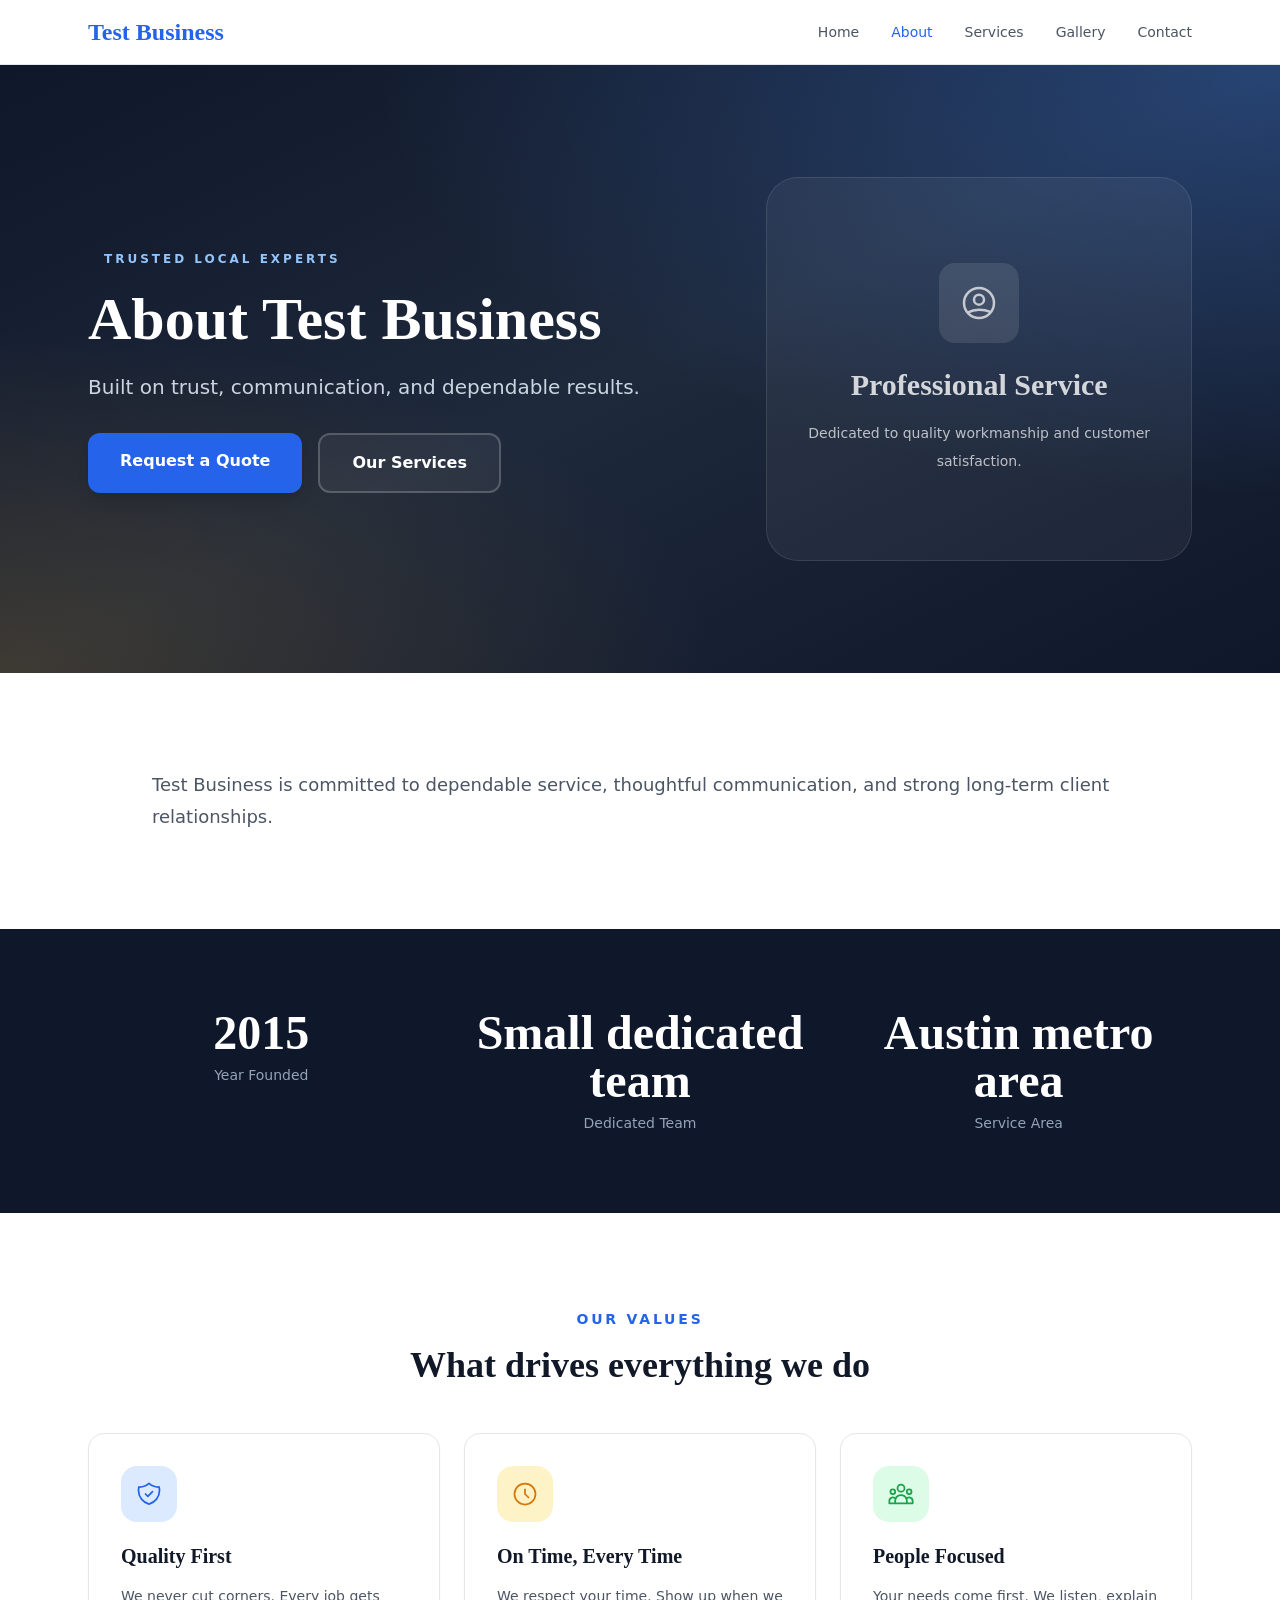
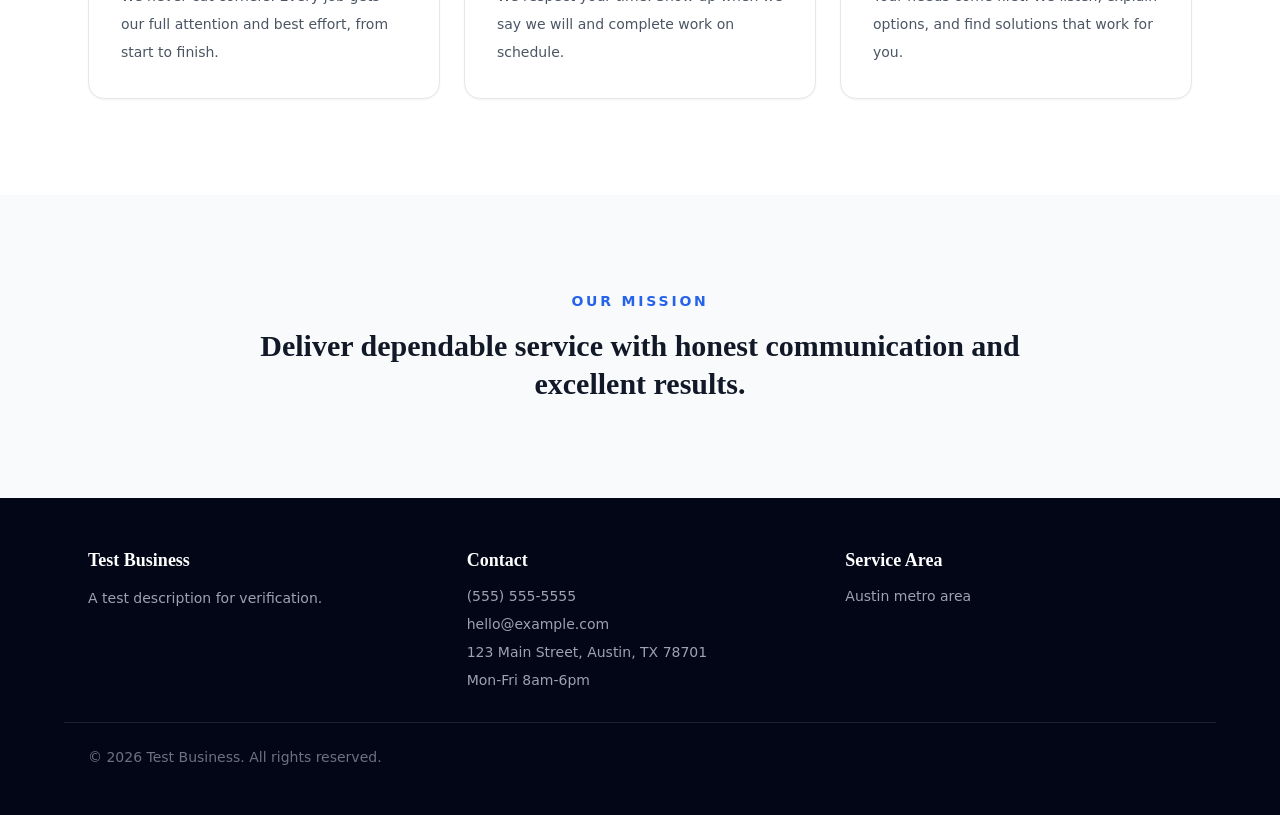
==== commit fee9e0f3: "Deploy site from 5Pages" ====
--- a/about/index.html
+++ b/about/index.html
@@ -1,11 +1,5 @@
-<!DOCTYPE html><html lang="en" data-astro-cid-37fxchfa style="--primaryColor: #2563eb;--secondaryColor: #f59e0b;--displayFont: 'Playfair Display', Georgia, serif;--bodyFont: 'Inter', system-ui, sans-serif;"> <head><!-- Primary Meta Tags --><meta charset="utf-8"><meta name="viewport" content="width=device-width, initial-scale=1"><title>About Test Business</title><meta name="description" content="Learn about Test Business, the team, and the values behind the work."><meta name="author" content="Test Business"><meta name="robots" content="index, follow"><link rel="canonical" href="https://example.com/about/"><link rel="preconnect" href="https://fonts.googleapis.com"><link rel="preconnect" href="https://fonts.gstatic.com" crossorigin><link href="https://fonts.googleapis.com/css2?family=Inter:wght@400;500;600;700;800&family=Playfair+Display:wght@600;700&family=Cormorant+Garamond:wght@500;600;700&family=DM+Serif+Display:ital@0;1&family=Space+Grotesk:wght@500;700&family=Source+Sans+3:wght@400;500;600;700&display=swap" rel="stylesheet"><!-- Security & Anti-Phishing --><meta http-equiv="X-Frame-Options" content="SAMEORIGIN"><meta http-equiv="X-Content-Type-Options" content="nosniff"><meta http-equiv="X-XSS-Protection" content="1; mode=block"><meta name="referrer" content="strict-origin-when-cross-origin"><meta http-equiv="Content-Security-Policy" content="default-src 'self'; script-src 'self' https://unpkg.com https://cdnjs.cloudflare.com; style-src 'self' 'unsafe-inline' https://fonts.googleapis.com; font-src 'self' https://fonts.gstatic.com; img-src 'self' data: https:; connect-src 'self'; frame-src 'self' https://unpkg.com; base-uri 'self'; form-action 'self'; frame-ancestors 'self'; object-src 'none'"><!-- Open Graph / Facebook --><meta property="og:type" content="website"><meta property="og:url" content="https://example.com/about/"><meta property="og:title" content="About Test Business"><meta property="og:description" content="Learn about Test Business, the team, and the values behind the work."><meta property="og:site_name" content="Test Business"><meta property="og:locale" content="en_US"><meta property="og:image" content=""><meta property="og:image:width" content="1200"><meta property="og:image:height" content="630"><meta property="og:image:alt" content="About Test Business"><!-- Twitter --><meta name="twitter:card" content="summary_large_image"><meta name="twitter:url" content="https://example.com/about/"><meta name="twitter:title" content="About Test Business"><meta name="twitter:description" content="Learn about Test Business, the team, and the values behind the work."><meta name="twitter:image" content=""><!-- Additional SEO --><meta name="geo.placename" content="123 Main Street, Austin, TX 78701"><!-- Structured Data (JSON-LD) --><script type="application/ld+json">{"@context":"https://schema.org","@type":"LocalBusiness","name":"Test Business","description":"A professional local business website.","url":"https://example.com","telephone":"(555) 555-5555","email":"hello@example.com","address":{"@type":"PostalAddress","streetAddress":"123 Main Street, Austin, TX 78701","addressLocality":"","addressRegion":"","postalCode":"","addressCountry":"US"},"openingHours":"Mon-Fri 8am-6pm","sameAs":[]}</script><link rel="stylesheet" href="/_astro/about.BvN3-o50.css"></head> <body class="bg-white text-gray-900" data-astro-cid-37fxchfa style="--primaryColor: #2563eb;--secondaryColor: #f59e0b;--displayFont: 'Playfair Display', Georgia, serif;--bodyFont: 'Inter', system-ui, sans-serif;"> <a href="#main-content" class="sr-only focus:not-sr-only focus:absolute focus:left-4 focus:top-4 focus:z-50 focus:rounded focus:bg-white focus:px-4 focus:py-2 focus:text-sm focus:font-semibold focus:text-gray-900 focus:shadow" data-astro-cid-37fxchfa style="--primaryColor: #2563eb;--secondaryColor: #f59e0b;--displayFont: 'Playfair Display', Georgia, serif;--bodyFont: 'Inter', system-ui, sans-serif;">
+<!DOCTYPE html><html lang="en" data-astro-cid-37fxchfa style="--primaryColor: #2563eb;--secondaryColor: #f59e0b;--displayFont: 'Playfair Display', Georgia, serif;--bodyFont: 'Inter', system-ui, sans-serif;"> <head><!-- Primary Meta Tags --><meta charset="utf-8"><meta name="viewport" content="width=device-width, initial-scale=1"><title>About Test Business</title><meta name="description" content="Learn about Test Business, the team, and the values behind the work."><meta name="author" content="Test Business"><meta name="robots" content="index, follow"><link rel="canonical" href="https://example.com/about/"><link rel="preconnect" href="https://fonts.googleapis.com"><link rel="preconnect" href="https://fonts.gstatic.com" crossorigin><link href="https://fonts.googleapis.com/css2?family=Inter:wght@400;500;600;700;800&family=Playfair+Display:wght@600;700&family=Cormorant+Garamond:wght@500;600;700&family=DM+Serif+Display:ital@0;1&family=Space+Grotesk:wght@500;700&family=Source+Sans+3:wght@400;500;600;700&display=swap" rel="stylesheet"><!-- Security & Anti-Phishing --><meta http-equiv="X-Frame-Options" content="SAMEORIGIN"><meta http-equiv="X-Content-Type-Options" content="nosniff"><meta http-equiv="X-XSS-Protection" content="1; mode=block"><meta name="referrer" content="strict-origin-when-cross-origin"><meta http-equiv="Content-Security-Policy" content="default-src 'self'; script-src 'self' https://unpkg.com https://cdnjs.cloudflare.com; style-src 'self' 'unsafe-inline' https://fonts.googleapis.com; font-src 'self' https://fonts.gstatic.com; img-src 'self' data: https:; connect-src 'self'; frame-src 'self' https://unpkg.com; base-uri 'self'; form-action 'self'; frame-ancestors 'self'; object-src 'none'"><!-- Open Graph / Facebook --><meta property="og:type" content="website"><meta property="og:url" content="https://example.com/about/"><meta property="og:title" content="About Test Business"><meta property="og:description" content="Learn about Test Business, the team, and the values behind the work."><meta property="og:site_name" content="Test Business"><meta property="og:locale" content="en_US"><meta property="og:image" content=""><meta property="og:image:width" content="1200"><meta property="og:image:height" content="630"><meta property="og:image:alt" content="About Test Business"><!-- Twitter --><meta name="twitter:card" content="summary_large_image"><meta name="twitter:url" content="https://example.com/about/"><meta name="twitter:title" content="About Test Business"><meta name="twitter:description" content="Learn about Test Business, the team, and the values behind the work."><meta name="twitter:image" content=""><!-- Additional SEO --><meta name="geo.placename" content="123 Main Street, Austin, TX 78701"><!-- Structured Data (JSON-LD) --><script type="application/ld+json">{"@context":"https://schema.org","@type":"LocalBusiness","name":"Test Business","description":"A professional local business website.","url":"https://example.com","telephone":"(555) 555-5555","email":"hello@example.com","address":{"@type":"PostalAddress","streetAddress":"123 Main Street, Austin, TX 78701","addressLocality":"","addressRegion":"","postalCode":"","addressCountry":"US"},"openingHours":"Mon-Fri 8am-6pm","sameAs":[]}</script><link rel="stylesheet" href="/_astro/about.9x4K70JI.css"></head> <body class="bg-white text-gray-900" data-astro-cid-37fxchfa style="--primaryColor: #2563eb;--secondaryColor: #f59e0b;--displayFont: 'Playfair Display', Georgia, serif;--bodyFont: 'Inter', system-ui, sans-serif;"> <a href="#main-content" class="sr-only focus:not-sr-only focus:absolute focus:left-4 focus:top-4 focus:z-50 focus:rounded focus:bg-white focus:px-4 focus:py-2 focus:text-sm focus:font-semibold focus:text-gray-900 focus:shadow" data-astro-cid-37fxchfa style="--primaryColor: #2563eb;--secondaryColor: #f59e0b;--displayFont: 'Playfair Display', Georgia, serif;--bodyFont: 'Inter', system-ui, sans-serif;">
 Skip to content
-</a> <header class="sticky top-0 z-40 border-b border-gray-200 backdrop-blur bg-white/95" data-astro-cid-37fxchfa style="--primaryColor: #2563eb;--secondaryColor: #f59e0b;--displayFont: 'Playfair Display', Georgia, serif;--bodyFont: 'Inter', system-ui, sans-serif;"> <nav class="mx-auto flex max-w-6xl items-center justify-between px-6 py-4" aria-label="Main navigation" data-astro-cid-37fxchfa style="--primaryColor: #2563eb;--secondaryColor: #f59e0b;--displayFont: 'Playfair Display', Georgia, serif;--bodyFont: 'Inter', system-ui, sans-serif;"> <a href="/" class="font-heading text-2xl font-bold text-primary" data-astro-cid-37fxchfa style="--primaryColor: #2563eb;--secondaryColor: #f59e0b;--displayFont: 'Playfair Display', Georgia, serif;--bodyFont: 'Inter', system-ui, sans-serif;">Test Business</a> <div class="hidden items-center gap-8 md:flex" data-astro-cid-37fxchfa style="--primaryColor: #2563eb;--secondaryColor: #f59e0b;--displayFont: 'Playfair Display', Georgia, serif;--bodyFont: 'Inter', system-ui, sans-serif;"> <a href="/" class="text-sm font-medium transition-colors hover:text-primary text-gray-600" data-astro-cid-37fxchfa style="--primaryColor: #2563eb;--secondaryColor: #f59e0b;--displayFont: 'Playfair Display', Georgia, serif;--bodyFont: 'Inter', system-ui, sans-serif;"> Home </a><a href="/about/" class="text-sm font-medium transition-colors hover:text-primary text-primary" data-astro-cid-37fxchfa style="--primaryColor: #2563eb;--secondaryColor: #f59e0b;--displayFont: 'Playfair Display', Georgia, serif;--bodyFont: 'Inter', system-ui, sans-serif;"> About </a><a href="/services/" class="text-sm font-medium transition-colors hover:text-primary text-gray-600" data-astro-cid-37fxchfa style="--primaryColor: #2563eb;--secondaryColor: #f59e0b;--displayFont: 'Playfair Display', Georgia, serif;--bodyFont: 'Inter', system-ui, sans-serif;"> Services </a><a href="/gallery/" class="text-sm font-medium transition-colors hover:text-primary text-gray-600" data-astro-cid-37fxchfa style="--primaryColor: #2563eb;--secondaryColor: #f59e0b;--displayFont: 'Playfair Display', Georgia, serif;--bodyFont: 'Inter', system-ui, sans-serif;"> Gallery </a><a href="/contact/" class="text-sm font-medium transition-colors hover:text-primary text-gray-600" data-astro-cid-37fxchfa style="--primaryColor: #2563eb;--secondaryColor: #f59e0b;--displayFont: 'Playfair Display', Georgia, serif;--bodyFont: 'Inter', system-ui, sans-serif;"> Contact </a> </div> <details class="relative md:hidden" data-astro-cid-37fxchfa style="--primaryColor: #2563eb;--secondaryColor: #f59e0b;--displayFont: 'Playfair Display', Georgia, serif;--bodyFont: 'Inter', system-ui, sans-serif;"> <summary class="list-none cursor-pointer rounded p-2 text-gray-700 focus:outline-none focus:ring-2 focus:ring-primary focus:ring-offset-2" aria-label="Open mobile navigation" data-astro-cid-37fxchfa style="--primaryColor: #2563eb;--secondaryColor: #f59e0b;--displayFont: 'Playfair Display', Georgia, serif;--bodyFont: 'Inter', system-ui, sans-serif;"> <svg class="h-6 w-6" fill="none" stroke="currentColor" viewBox="0 0 24 24" aria-hidden="true" data-astro-cid-37fxchfa style="--primaryColor: #2563eb;--secondaryColor: #f59e0b;--displayFont: 'Playfair Display', Georgia, serif;--bodyFont: 'Inter', system-ui, sans-serif;"> <path stroke-linecap="round" stroke-linejoin="round" stroke-width="2" d="M4 6h16M4 12h16M4 18h16" data-astro-cid-37fxchfa style="--primaryColor: #2563eb;--secondaryColor: #f59e0b;--displayFont: 'Playfair Display', Georgia, serif;--bodyFont: 'Inter', system-ui, sans-serif;"></path> </svg> </summary> <div class="absolute right-0 mt-3 min-w-48 rounded-xl border p-3 shadow-lg border-gray-200 bg-white" data-astro-cid-37fxchfa style="--primaryColor: #2563eb;--secondaryColor: #f59e0b;--displayFont: 'Playfair Display', Georgia, serif;--bodyFont: 'Inter', system-ui, sans-serif;"> <a href="/" class="block rounded-lg px-3 py-2 text-sm font-medium transition-colors hover:bg-gray-50 hover:text-primary text-gray-700" data-astro-cid-37fxchfa style="--primaryColor: #2563eb;--secondaryColor: #f59e0b;--displayFont: 'Playfair Display', Georgia, serif;--bodyFont: 'Inter', system-ui, sans-serif;"> Home </a><a href="/about/" class="block rounded-lg px-3 py-2 text-sm font-medium transition-colors hover:bg-gray-50 hover:text-primary bg-gray-50 text-primary" data-astro-cid-37fxchfa style="--primaryColor: #2563eb;--secondaryColor: #f59e0b;--displayFont: 'Playfair Display', Georgia, serif;--bodyFont: 'Inter', system-ui, sans-serif;"> About </a><a href="/services/" class="block rounded-lg px-3 py-2 text-sm font-medium transition-colors hover:bg-gray-50 hover:text-primary text-gray-700" data-astro-cid-37fxchfa style="--primaryColor: #2563eb;--secondaryColor: #f59e0b;--displayFont: 'Playfair Display', Georgia, serif;--bodyFont: 'Inter', system-ui, sans-serif;"> Services </a><a href="/gallery/" class="block rounded-lg px-3 py-2 text-sm font-medium transition-colors hover:bg-gray-50 hover:text-primary text-gray-700" data-astro-cid-37fxchfa style="--primaryColor: #2563eb;--secondaryColor: #f59e0b;--displayFont: 'Playfair Display', Georgia, serif;--bodyFont: 'Inter', system-ui, sans-serif;"> Gallery </a><a href="/contact/" class="block rounded-lg px-3 py-2 text-sm font-medium transition-colors hover:bg-gray-50 hover:text-primary text-gray-700" data-astro-cid-37fxchfa style="--primaryColor: #2563eb;--secondaryColor: #f59e0b;--displayFont: 'Playfair Display', Georgia, serif;--bodyFont: 'Inter', system-ui, sans-serif;"> Contact </a> </div> </details> </nav> </header> <main id="main-content" data-astro-cid-37fxchfa style="--primaryColor: #2563eb;--secondaryColor: #f59e0b;--displayFont: 'Playfair Display', Georgia, serif;--bodyFont: 'Inter', system-ui, sans-serif;">  <section class="relative overflow-hidden py-20 md:py-28"> <div class="absolute inset-0 bg-gradient-to-br from-slate-900 via-slate-800 to-slate-900"></div> <div class="absolute inset-0 opacity-40"> <div class="absolute -right-20 -top-20 h-96 w-96 rotate-12 rounded-full bg-primary/30 blur-3xl"></div> <div class="absolute -bottom-20 -left-20 h-80 w-80 -rotate-12 rounded-full bg-secondary/20 blur-3xl"></div> </div> <div class="relative mx-auto max-w-6xl px-6"> <div class="grid items-center gap-10 lg:grid-cols-[1.3fr_0.7fr]"> <div> <span class="mb-4 inline-block rounded-full bg-white/10 px-4 py-1.5 text-xs font-bold uppercase tracking-[0.25em] text-white/80 backdrop-blur-sm">
-Trusted Local Business
-</span> <h1 class="font-heading text-4xl font-bold leading-tight tracking-tight text-white md:text-5xl lg:text-6xl"> About Test Business </h1> <p class="mt-6 max-w-2xl text-lg leading-8 text-gray-300 md:text-xl">Built on trust, communication, and dependable results.</p> <div class="mt-8 flex flex-wrap gap-4"> <a href="/contact/" class="inline-flex min-h-[52px] items-center justify-center rounded-xl bg-primary px-8 py-3 text-base font-semibold text-white shadow-lg shadow-primary/25 transition-all hover:scale-[1.02] hover:shadow-xl hover:shadow-primary/30 focus:outline-none focus:ring-2 focus:ring-primary focus:ring-offset-2 focus:ring-offset-slate-900">
-Request a Quote
-</a> <a href="/services/" class="inline-flex min-h-[52px] items-center justify-center rounded-xl border border-white/20 bg-white/5 px-8 py-3 text-base font-semibold text-white backdrop-blur-sm transition-all hover:bg-white/10 focus:outline-none focus:ring-2 focus:ring-white/50 focus:ring-offset-2 focus:ring-offset-slate-900">
-Explore Services
-</a> </div> <div class="mt-10 flex items-center gap-6 text-sm text-gray-400"> <div class="flex items-center gap-2"> <svg class="h-5 w-5 text-primary" fill="currentColor" viewBox="0 0 20 20"> <path fill-rule="evenodd" d="M10 18a8 8 0 100-16 8 8 0 000 16zm3.707-9.293a1 1 0 00-1.414-1.414L9 10.586 7.707 9.293a1 1 0 00-1.414 1.414l2 2a1 1 0 001.414 0l4-4z" clip-rule="evenodd"></path> </svg> <span>Licensed & Insured</span> </div> <div class="flex items-center gap-2"> <svg class="h-5 w-5 text-primary" fill="currentColor" viewBox="0 0 20 20"> <path fill-rule="evenodd" d="M10 18a8 8 0 100-16 8 8 0 000 16zm3.707-9.293a1 1 0 00-1.414-1.414L9 10.586 7.707 9.293a1 1 0 00-1.414 1.414l2 2a1 1 0 001.414 0l4-4z" clip-rule="evenodd"></path> </svg> <span>Local Expert</span> </div> </div> </div> <div> <div class="flex min-h-[24rem] items-center justify-center rounded-2xl border border-white/10 bg-white/5 p-10 text-center shadow-2xl shadow-slate-950/20 backdrop-blur-sm"> <div> <div class="mb-6 flex h-20 w-20 mx-auto items-center justify-center rounded-2xl bg-gradient-to-br from-primary to-primary/60 shadow-lg"> <svg class="h-10 w-10 text-white" fill="none" stroke="currentColor" viewBox="0 0 24 24"> <path stroke-linecap="round" stroke-linejoin="round" stroke-width="1.5" d="M5 3v4M3 5h4M6 17v4m-2-2h4m5-16l2.286 6.857L21 12l-5.714 2.143L13 21l-2.286-6.857L5 12l5.714-2.143L13 3z"></path> </svg> </div> <p class="font-heading text-2xl font-semibold text-white">Professional Service</p> <p class="mt-2 text-sm text-gray-400">Quality craftsmanship with attention to detail</p> </div> </div> </div> </div> </div> </section> <section class="bg-white py-20 md:py-28"> <div class="mx-auto max-w-5xl px-6"> <div class="prose max-w-none text-lg leading-8 text-gray-600"> <p>Test Business is committed to dependable service, thoughtful communication, and strong long-term client relationships.</p> </div> </div> </section> <section class="bg-gray-50 py-20 md:py-28"> <div class="mx-auto max-w-6xl px-6"> <div class="grid gap-8 md:grid-cols-3"> <div class="rounded-2xl bg-white p-8 text-center shadow-sm ring-1 ring-gray-200/50"> <p class="font-heading text-4xl font-bold text-primary">2015</p> <p class="mt-2 text-sm font-semibold uppercase tracking-[0.2em] text-gray-500">Founded</p> </div> <div class="rounded-2xl bg-white p-8 text-center shadow-sm ring-1 ring-gray-200/50"> <p class="font-heading text-4xl font-bold text-primary">Small dedicated team</p> <p class="mt-2 text-sm font-semibold uppercase tracking-[0.2em] text-gray-500">Team</p> </div> <div class="rounded-2xl bg-white p-8 text-center shadow-sm ring-1 ring-gray-200/50"> <p class="font-heading text-3xl font-bold text-primary">Austin metro area</p> <p class="mt-2 text-sm font-semibold uppercase tracking-[0.2em] text-gray-500">Coverage</p> </div> </div> </div> </section> <section class="bg-white py-20 md:py-28"> <div class="mx-auto max-w-4xl px-6 text-center"> <p class="text-sm font-semibold uppercase tracking-[0.2em] text-primary">Mission</p> <h2 class="mt-4 font-heading text-4xl font-bold text-gray-900">Deliver dependable service with honest communication and excellent results.</h2> </div> </section> <section class="bg-gray-50 py-20 md:py-28"> <div class="mx-auto max-w-6xl px-6"> <div class="mx-auto max-w-2xl text-center"> <p class="text-sm font-semibold uppercase tracking-[0.2em] text-primary">Our Values</p> <h2 class="mt-4 font-heading text-3xl font-bold text-gray-900">What drives us</h2> </div> <div class="mt-12 grid gap-8 md:grid-cols-3"> <div class="rounded-2xl bg-white p-8 shadow-sm ring-1 ring-gray-200/50"> <div class="mb-4 flex h-12 w-12 items-center justify-center rounded-xl bg-primary/10 text-primary"> <svg class="h-6 w-6" fill="none" stroke="currentColor" viewBox="0 0 24 24"> <path stroke-linecap="round" stroke-linejoin="round" stroke-width="2" d="M9 12l2 2 4-4m5.618-4.016A11.955 11.955 0 0112 2.944a11.955 11.955 0 01-8.618 3.04A12.02 12.02 0 003 9c0 5.591 3.824 10.29 9 11.622 5.176-1.332 9-6.03 9-11.622 0-1.042-.133-2.052-.382-3.016z"></path> </svg> </div> <h3 class="font-heading text-xl font-semibold text-gray-900">Quality First</h3> <p class="mt-2 text-sm text-gray-600">We never compromise on the quality of our work. Every project gets our full attention.</p> </div> <div class="rounded-2xl bg-white p-8 shadow-sm ring-1 ring-gray-200/50"> <div class="mb-4 flex h-12 w-12 items-center justify-center rounded-xl bg-primary/10 text-primary"> <svg class="h-6 w-6" fill="none" stroke="currentColor" viewBox="0 0 24 24"> <path stroke-linecap="round" stroke-linejoin="round" stroke-width="2" d="M17 8l4 4m0 0l-4 4m4-4H3"></path> </svg> </div> <h3 class="font-heading text-xl font-semibold text-gray-900">Honest Communication</h3> <p class="mt-2 text-sm text-gray-600">Clear, upfront communication. No hidden fees, no surprises.</p> </div> <div class="rounded-2xl bg-white p-8 shadow-sm ring-1 ring-gray-200/50"> <div class="mb-4 flex h-12 w-12 items-center justify-center rounded-xl bg-primary/10 text-primary"> <svg class="h-6 w-6" fill="none" stroke="currentColor" viewBox="0 0 24 24"> <path stroke-linecap="round" stroke-linejoin="round" stroke-width="2" d="M3.055 11H5a2 2 0 012 2v1a2 2 0 002 2 2 2 0 012 2v2.945M8 3.935V5.5A2.5 2.5 0 0010.5 8H12m-1 8v3m0 0v3m0-3h3m-3 0H8m9-4a2 2 0 00-2 2v1a2 2 0 002 2 2 2 0 002 2v2.945M8 3.935V5.5A2.5 2.5 0 0010.5 8H12"></path> </svg> </div> <h3 class="font-heading text-xl font-semibold text-gray-900">Local Expertise</h3> <p class="mt-2 text-sm text-gray-600">Proudly serving our community with deep local knowledge.</p> </div> </div> </div> </section> <section class="relative overflow-hidden py-20 md:py-28"> <div class="absolute inset-0 bg-gradient-to-r from-slate-900 via-slate-800 to-slate-900"></div> <div class="absolute inset-0 opacity-30"> <div class="absolute -left-32 top-1/2 h-64 w-64 -translate-y-1/2 rotate-12 rounded-full bg-primary blur-3xl"></div> <div class="absolute -right-32 top-1/2 h-64 w-64 -translate-y-1/2 rotate-12 rounded-full bg-secondary blur-3xl"></div> </div> <div class="relative mx-auto max-w-4xl px-6 text-center"> <h2 class="font-heading text-3xl font-bold tracking-tight text-white md:text-5xl">Ready to Get Started?</h2> <p class="mx-auto mt-6 max-w-2xl text-lg leading-8 text-gray-300">Contact us today for a free, no-obligation quote. We&#39;re here to help with any project — big or small.</p> <div class="mt-10 flex flex-col items-center justify-center gap-4 sm:flex-row"> <a href="/contact/" class="inline-flex min-h-[52px] items-center justify-center rounded-xl bg-primary px-8 py-3 text-base font-semibold text-white shadow-lg shadow-primary/25 transition-all hover:scale-[1.02] hover:shadow-xl hover:shadow-primary/30 focus:outline-none focus:ring-2 focus:ring-primary focus:ring-offset-2 focus:ring-offset-slate-900"> Get Your Free Quote </a> <a href="tel:5555555555" class="inline-flex min-h-[52px] items-center justify-center gap-2 rounded-xl border border-white/20 bg-white/5 px-8 py-3 text-base font-semibold text-white backdrop-blur-sm transition-all hover:bg-white/10 focus:outline-none focus:ring-2 focus:ring-white/50 focus:ring-offset-2 focus:ring-offset-slate-900"> <svg class="h-5 w-5" fill="none" stroke="currentColor" viewBox="0 0 24 24"> <path stroke-linecap="round" stroke-linejoin="round" stroke-width="2" d="M3 5a2 2 0 012-2h3.28a1 1 0 01.948.684l1.498 4.493a1 1 0 01-.502 1.21l-2.257 1.13a11.042 11.042 0 005.516 5.516l1.13-2.257a1 1 0 011.21-.502l4.493 1.498a1 1 0 01.684.949V19a2 2 0 01-2 2h-1C9.716 21 3 14.284 3 6V5z"></path> </svg> (555) 555-5555 </a> </div> </div> </section>  </main> <footer class="bg-slate-950 py-16 text-gray-300" data-astro-cid-37fxchfa style="--primaryColor: #2563eb;--secondaryColor: #f59e0b;--displayFont: 'Playfair Display', Georgia, serif;--bodyFont: 'Inter', system-ui, sans-serif;"> <div class="mx-auto grid max-w-6xl gap-12 px-6 md:grid-cols-4" data-astro-cid-37fxchfa style="--primaryColor: #2563eb;--secondaryColor: #f59e0b;--displayFont: 'Playfair Display', Georgia, serif;--bodyFont: 'Inter', system-ui, sans-serif;"> <div class="md:col-span-2" data-astro-cid-37fxchfa style="--primaryColor: #2563eb;--secondaryColor: #f59e0b;--displayFont: 'Playfair Display', Georgia, serif;--bodyFont: 'Inter', system-ui, sans-serif;"> <h2 class="font-heading text-2xl font-bold text-white" data-astro-cid-37fxchfa style="--primaryColor: #2563eb;--secondaryColor: #f59e0b;--displayFont: 'Playfair Display', Georgia, serif;--bodyFont: 'Inter', system-ui, sans-serif;">Test Business</h2> <p class="mt-4 max-w-md text-sm leading-6 text-gray-400" data-astro-cid-37fxchfa style="--primaryColor: #2563eb;--secondaryColor: #f59e0b;--displayFont: 'Playfair Display', Georgia, serif;--bodyFont: 'Inter', system-ui, sans-serif;">A test description for verification.</p> <div class="mt-6 flex gap-4" data-astro-cid-37fxchfa style="--primaryColor: #2563eb;--secondaryColor: #f59e0b;--displayFont: 'Playfair Display', Georgia, serif;--bodyFont: 'Inter', system-ui, sans-serif;"> <a href="tel:5555555555" class="flex items-center gap-2 rounded-lg bg-white/5 px-4 py-2 text-sm font-medium text-white transition-colors hover:bg-white/10" data-astro-cid-37fxchfa style="--primaryColor: #2563eb;--secondaryColor: #f59e0b;--displayFont: 'Playfair Display', Georgia, serif;--bodyFont: 'Inter', system-ui, sans-serif;"> <svg class="h-4 w-4" fill="none" stroke="currentColor" viewBox="0 0 24 24" data-astro-cid-37fxchfa style="--primaryColor: #2563eb;--secondaryColor: #f59e0b;--displayFont: 'Playfair Display', Georgia, serif;--bodyFont: 'Inter', system-ui, sans-serif;"> <path stroke-linecap="round" stroke-linejoin="round" stroke-width="2" d="M3 5a2 2 0 012-2h3.28a1 1 0 01.948.684l1.498 4.493a1 1 0 01-.502 1.21l-2.257 1.13a11.042 11.042 0 005.516 5.516l1.13-2.257a1 1 0 011.21-.502l4.493 1.498a1 1 0 01.684.949V19a2 2 0 01-2 2h-1C9.716 21 3 14.284 3 6V5z" data-astro-cid-37fxchfa style="--primaryColor: #2563eb;--secondaryColor: #f59e0b;--displayFont: 'Playfair Display', Georgia, serif;--bodyFont: 'Inter', system-ui, sans-serif;"></path> </svg> (555) 555-5555 </a> <a href="/contact/" class="flex items-center gap-2 rounded-lg bg-primary px-4 py-2 text-sm font-medium text-white transition-colors hover:bg-primary/90" data-astro-cid-37fxchfa style="--primaryColor: #2563eb;--secondaryColor: #f59e0b;--displayFont: 'Playfair Display', Georgia, serif;--bodyFont: 'Inter', system-ui, sans-serif;">
-Get a Quote
-</a> </div> </div> <div data-astro-cid-37fxchfa style="--primaryColor: #2563eb;--secondaryColor: #f59e0b;--displayFont: 'Playfair Display', Georgia, serif;--bodyFont: 'Inter', system-ui, sans-serif;"> <h3 class="font-heading text-lg font-semibold text-white" data-astro-cid-37fxchfa style="--primaryColor: #2563eb;--secondaryColor: #f59e0b;--displayFont: 'Playfair Display', Georgia, serif;--bodyFont: 'Inter', system-ui, sans-serif;">Contact</h3> <div class="mt-4 space-y-3 text-sm text-gray-400" data-astro-cid-37fxchfa style="--primaryColor: #2563eb;--secondaryColor: #f59e0b;--displayFont: 'Playfair Display', Georgia, serif;--bodyFont: 'Inter', system-ui, sans-serif;"> <p class="flex items-center gap-2" data-astro-cid-37fxchfa style="--primaryColor: #2563eb;--secondaryColor: #f59e0b;--displayFont: 'Playfair Display', Georgia, serif;--bodyFont: 'Inter', system-ui, sans-serif;"><svg class="h-4 w-4 text-primary" fill="none" stroke="currentColor" viewBox="0 0 24 24" data-astro-cid-37fxchfa style="--primaryColor: #2563eb;--secondaryColor: #f59e0b;--displayFont: 'Playfair Display', Georgia, serif;--bodyFont: 'Inter', system-ui, sans-serif;"><path stroke-linecap="round" stroke-linejoin="round" stroke-width="2" d="M3 5a2 2 0 012-2h3.28a1 1 0 01.948.684l1.498 4.493a1 1 0 01-.502 1.21l-2.257 1.13a11.042 11.042 0 005.516 5.516l1.13-2.257a1 1 0 011.21-.502l4.493 1.498a1 1 0 01.684.949V19a2 2 0 01-2 2h-1C9.716 21 3 14.284 3 6V5z" data-astro-cid-37fxchfa style="--primaryColor: #2563eb;--secondaryColor: #f59e0b;--displayFont: 'Playfair Display', Georgia, serif;--bodyFont: 'Inter', system-ui, sans-serif;"></path></svg>(555) 555-5555</p> <p class="flex items-center gap-2" data-astro-cid-37fxchfa style="--primaryColor: #2563eb;--secondaryColor: #f59e0b;--displayFont: 'Playfair Display', Georgia, serif;--bodyFont: 'Inter', system-ui, sans-serif;"><svg class="h-4 w-4 text-primary" fill="none" stroke="currentColor" viewBox="0 0 24 24" data-astro-cid-37fxchfa style="--primaryColor: #2563eb;--secondaryColor: #f59e0b;--displayFont: 'Playfair Display', Georgia, serif;--bodyFont: 'Inter', system-ui, sans-serif;"><path stroke-linecap="round" stroke-linejoin="round" stroke-width="2" d="M3 8l7.89 5.26a2 2 0 002.22 0L21 8M5 19h14a2 2 0 002-2V7a2 2 0 00-2-2H5a2 2 0 00-2 2v10a2 2 0 002 2z" data-astro-cid-37fxchfa style="--primaryColor: #2563eb;--secondaryColor: #f59e0b;--displayFont: 'Playfair Display', Georgia, serif;--bodyFont: 'Inter', system-ui, sans-serif;"></path></svg>hello@example.com</p> <p class="flex items-center gap-2" data-astro-cid-37fxchfa style="--primaryColor: #2563eb;--secondaryColor: #f59e0b;--displayFont: 'Playfair Display', Georgia, serif;--bodyFont: 'Inter', system-ui, sans-serif;"><svg class="h-4 w-4 text-primary" fill="none" stroke="currentColor" viewBox="0 0 24 24" data-astro-cid-37fxchfa style="--primaryColor: #2563eb;--secondaryColor: #f59e0b;--displayFont: 'Playfair Display', Georgia, serif;--bodyFont: 'Inter', system-ui, sans-serif;"><path stroke-linecap="round" stroke-linejoin="round" stroke-width="2" d="M17.657 16.657L13.414 20.9a1.998 1.998 0 01-2.827 0l-4.244-4.243a8 8 0 1111.314 0z" data-astro-cid-37fxchfa style="--primaryColor: #2563eb;--secondaryColor: #f59e0b;--displayFont: 'Playfair Display', Georgia, serif;--bodyFont: 'Inter', system-ui, sans-serif;"></path><path stroke-linecap="round" stroke-linejoin="round" stroke-width="2" d="M15 11a3 3 0 11-6 0 3 3 0 016 0z" data-astro-cid-37fxchfa style="--primaryColor: #2563eb;--secondaryColor: #f59e0b;--displayFont: 'Playfair Display', Georgia, serif;--bodyFont: 'Inter', system-ui, sans-serif;"></path></svg>123 Main Street, Austin, TX 78701</p> </div> </div> <div data-astro-cid-37fxchfa style="--primaryColor: #2563eb;--secondaryColor: #f59e0b;--displayFont: 'Playfair Display', Georgia, serif;--bodyFont: 'Inter', system-ui, sans-serif;"> <h3 class="font-heading text-lg font-semibold text-white" data-astro-cid-37fxchfa style="--primaryColor: #2563eb;--secondaryColor: #f59e0b;--displayFont: 'Playfair Display', Georgia, serif;--bodyFont: 'Inter', system-ui, sans-serif;">Quick Links</h3> <ul class="mt-4 space-y-3 text-sm text-gray-400" data-astro-cid-37fxchfa style="--primaryColor: #2563eb;--secondaryColor: #f59e0b;--displayFont: 'Playfair Display', Georgia, serif;--bodyFont: 'Inter', system-ui, sans-serif;"> <li data-astro-cid-37fxchfa style="--primaryColor: #2563eb;--secondaryColor: #f59e0b;--displayFont: 'Playfair Display', Georgia, serif;--bodyFont: 'Inter', system-ui, sans-serif;"><a href="/" class="transition-colors hover:text-white" data-astro-cid-37fxchfa style="--primaryColor: #2563eb;--secondaryColor: #f59e0b;--displayFont: 'Playfair Display', Georgia, serif;--bodyFont: 'Inter', system-ui, sans-serif;">Home</a></li> <li data-astro-cid-37fxchfa style="--primaryColor: #2563eb;--secondaryColor: #f59e0b;--displayFont: 'Playfair Display', Georgia, serif;--bodyFont: 'Inter', system-ui, sans-serif;"><a href="/about/" class="transition-colors hover:text-white" data-astro-cid-37fxchfa style="--primaryColor: #2563eb;--secondaryColor: #f59e0b;--displayFont: 'Playfair Display', Georgia, serif;--bodyFont: 'Inter', system-ui, sans-serif;">About</a></li> <li data-astro-cid-37fxchfa style="--primaryColor: #2563eb;--secondaryColor: #f59e0b;--displayFont: 'Playfair Display', Georgia, serif;--bodyFont: 'Inter', system-ui, sans-serif;"><a href="/services/" class="transition-colors hover:text-white" data-astro-cid-37fxchfa style="--primaryColor: #2563eb;--secondaryColor: #f59e0b;--displayFont: 'Playfair Display', Georgia, serif;--bodyFont: 'Inter', system-ui, sans-serif;">Services</a></li> <li data-astro-cid-37fxchfa style="--primaryColor: #2563eb;--secondaryColor: #f59e0b;--displayFont: 'Playfair Display', Georgia, serif;--bodyFont: 'Inter', system-ui, sans-serif;"><a href="/gallery/" class="transition-colors hover:text-white" data-astro-cid-37fxchfa style="--primaryColor: #2563eb;--secondaryColor: #f59e0b;--displayFont: 'Playfair Display', Georgia, serif;--bodyFont: 'Inter', system-ui, sans-serif;">Gallery</a></li> <li data-astro-cid-37fxchfa style="--primaryColor: #2563eb;--secondaryColor: #f59e0b;--displayFont: 'Playfair Display', Georgia, serif;--bodyFont: 'Inter', system-ui, sans-serif;"><a href="/contact/" class="transition-colors hover:text-white" data-astro-cid-37fxchfa style="--primaryColor: #2563eb;--secondaryColor: #f59e0b;--displayFont: 'Playfair Display', Georgia, serif;--bodyFont: 'Inter', system-ui, sans-serif;">Contact</a></li> </ul> </div> </div> <div class="mx-auto mt-12 max-w-6xl border-t border-white/10 px-6 pt-8" data-astro-cid-37fxchfa style="--primaryColor: #2563eb;--secondaryColor: #f59e0b;--displayFont: 'Playfair Display', Georgia, serif;--bodyFont: 'Inter', system-ui, sans-serif;"> <div class="flex flex-col items-center justify-between gap-4 text-sm text-gray-500 md:flex-row" data-astro-cid-37fxchfa style="--primaryColor: #2563eb;--secondaryColor: #f59e0b;--displayFont: 'Playfair Display', Georgia, serif;--bodyFont: 'Inter', system-ui, sans-serif;"> <p data-astro-cid-37fxchfa style="--primaryColor: #2563eb;--secondaryColor: #f59e0b;--displayFont: 'Playfair Display', Georgia, serif;--bodyFont: 'Inter', system-ui, sans-serif;">&copy; 2026 Test Business. All rights reserved.</p> <p class="text-xs" data-astro-cid-37fxchfa style="--primaryColor: #2563eb;--secondaryColor: #f59e0b;--displayFont: 'Playfair Display', Georgia, serif;--bodyFont: 'Inter', system-ui, sans-serif;">This is the official website of Test Business. We will never ask for passwords or payment info via email.</p> </div> </div> </footer> </body></html>+</a> <header class="sticky top-0 z-40 border-b border-gray-200 backdrop-blur bg-white/95" data-astro-cid-37fxchfa style="--primaryColor: #2563eb;--secondaryColor: #f59e0b;--displayFont: 'Playfair Display', Georgia, serif;--bodyFont: 'Inter', system-ui, sans-serif;"> <nav class="mx-auto flex max-w-6xl items-center justify-between px-6 py-4" aria-label="Main navigation" data-astro-cid-37fxchfa style="--primaryColor: #2563eb;--secondaryColor: #f59e0b;--displayFont: 'Playfair Display', Georgia, serif;--bodyFont: 'Inter', system-ui, sans-serif;"> <a href="/" class="font-heading text-2xl font-bold text-primary" data-astro-cid-37fxchfa style="--primaryColor: #2563eb;--secondaryColor: #f59e0b;--displayFont: 'Playfair Display', Georgia, serif;--bodyFont: 'Inter', system-ui, sans-serif;">Test Business</a> <div class="hidden items-center gap-8 md:flex" data-astro-cid-37fxchfa style="--primaryColor: #2563eb;--secondaryColor: #f59e0b;--displayFont: 'Playfair Display', Georgia, serif;--bodyFont: 'Inter', system-ui, sans-serif;"> <a href="/" class="text-sm font-medium transition-colors hover:text-primary text-gray-600" data-astro-cid-37fxchfa style="--primaryColor: #2563eb;--secondaryColor: #f59e0b;--displayFont: 'Playfair Display', Georgia, serif;--bodyFont: 'Inter', system-ui, sans-serif;"> Home </a><a href="/about/" class="text-sm font-medium transition-colors hover:text-primary text-primary" data-astro-cid-37fxchfa style="--primaryColor: #2563eb;--secondaryColor: #f59e0b;--displayFont: 'Playfair Display', Georgia, serif;--bodyFont: 'Inter', system-ui, sans-serif;"> About </a><a href="/services/" class="text-sm font-medium transition-colors hover:text-primary text-gray-600" data-astro-cid-37fxchfa style="--primaryColor: #2563eb;--secondaryColor: #f59e0b;--displayFont: 'Playfair Display', Georgia, serif;--bodyFont: 'Inter', system-ui, sans-serif;"> Services </a><a href="/gallery/" class="text-sm font-medium transition-colors hover:text-primary text-gray-600" data-astro-cid-37fxchfa style="--primaryColor: #2563eb;--secondaryColor: #f59e0b;--displayFont: 'Playfair Display', Georgia, serif;--bodyFont: 'Inter', system-ui, sans-serif;"> Gallery </a><a href="/contact/" class="text-sm font-medium transition-colors hover:text-primary text-gray-600" data-astro-cid-37fxchfa style="--primaryColor: #2563eb;--secondaryColor: #f59e0b;--displayFont: 'Playfair Display', Georgia, serif;--bodyFont: 'Inter', system-ui, sans-serif;"> Contact </a> </div> <details class="relative md:hidden" data-astro-cid-37fxchfa style="--primaryColor: #2563eb;--secondaryColor: #f59e0b;--displayFont: 'Playfair Display', Georgia, serif;--bodyFont: 'Inter', system-ui, sans-serif;"> <summary class="list-none cursor-pointer rounded p-2 text-gray-700 focus:outline-none focus:ring-2 focus:ring-primary focus:ring-offset-2" aria-label="Open mobile navigation" data-astro-cid-37fxchfa style="--primaryColor: #2563eb;--secondaryColor: #f59e0b;--displayFont: 'Playfair Display', Georgia, serif;--bodyFont: 'Inter', system-ui, sans-serif;"> <svg class="h-6 w-6" fill="none" stroke="currentColor" viewBox="0 0 24 24" aria-hidden="true" data-astro-cid-37fxchfa style="--primaryColor: #2563eb;--secondaryColor: #f59e0b;--displayFont: 'Playfair Display', Georgia, serif;--bodyFont: 'Inter', system-ui, sans-serif;"> <path stroke-linecap="round" stroke-linejoin="round" stroke-width="2" d="M4 6h16M4 12h16M4 18h16" data-astro-cid-37fxchfa style="--primaryColor: #2563eb;--secondaryColor: #f59e0b;--displayFont: 'Playfair Display', Georgia, serif;--bodyFont: 'Inter', system-ui, sans-serif;"></path> </svg> </summary> <div class="absolute right-0 mt-3 min-w-48 rounded-xl border p-3 shadow-lg border-gray-200 bg-white" data-astro-cid-37fxchfa style="--primaryColor: #2563eb;--secondaryColor: #f59e0b;--displayFont: 'Playfair Display', Georgia, serif;--bodyFont: 'Inter', system-ui, sans-serif;"> <a href="/" class="block rounded-lg px-3 py-2 text-sm font-medium transition-colors hover:bg-gray-50 hover:text-primary text-gray-700" data-astro-cid-37fxchfa style="--primaryColor: #2563eb;--secondaryColor: #f59e0b;--displayFont: 'Playfair Display', Georgia, serif;--bodyFont: 'Inter', system-ui, sans-serif;"> Home </a><a href="/about/" class="block rounded-lg px-3 py-2 text-sm font-medium transition-colors hover:bg-gray-50 hover:text-primary bg-gray-50 text-primary" data-astro-cid-37fxchfa style="--primaryColor: #2563eb;--secondaryColor: #f59e0b;--displayFont: 'Playfair Display', Georgia, serif;--bodyFont: 'Inter', system-ui, sans-serif;"> About </a><a href="/services/" class="block rounded-lg px-3 py-2 text-sm font-medium transition-colors hover:bg-gray-50 hover:text-primary text-gray-700" data-astro-cid-37fxchfa style="--primaryColor: #2563eb;--secondaryColor: #f59e0b;--displayFont: 'Playfair Display', Georgia, serif;--bodyFont: 'Inter', system-ui, sans-serif;"> Services </a><a href="/gallery/" class="block rounded-lg px-3 py-2 text-sm font-medium transition-colors hover:bg-gray-50 hover:text-primary text-gray-700" data-astro-cid-37fxchfa style="--primaryColor: #2563eb;--secondaryColor: #f59e0b;--displayFont: 'Playfair Display', Georgia, serif;--bodyFont: 'Inter', system-ui, sans-serif;"> Gallery </a><a href="/contact/" class="block rounded-lg px-3 py-2 text-sm font-medium transition-colors hover:bg-gray-50 hover:text-primary text-gray-700" data-astro-cid-37fxchfa style="--primaryColor: #2563eb;--secondaryColor: #f59e0b;--displayFont: 'Playfair Display', Georgia, serif;--bodyFont: 'Inter', system-ui, sans-serif;"> Contact </a> </div> </details> </nav> </header> <main id="main-content" data-astro-cid-37fxchfa style="--primaryColor: #2563eb;--secondaryColor: #f59e0b;--displayFont: 'Playfair Display', Georgia, serif;--bodyFont: 'Inter', system-ui, sans-serif;">  <section class="relative overflow-hidden py-20 md:py-28 bg-gradient-to-br from-slate-900 via-slate-800 to-slate-900 text-white"> <div class="absolute inset-0 bg-[radial-gradient(ellipse_at_top_right,_rgba(59,130,246,0.3),_transparent_50%)]"></div> <div class="absolute inset-0 bg-[radial-gradient(ellipse_at_bottom_left,_rgba(245,158,11,0.15),_transparent_40%)]"></div> <div class="relative mx-auto max-w-6xl px-6"> <div class="grid items-center gap-10 lg:grid-cols-[1.2fr_0.8fr]"> <div> <p class="mb-4 inline-block rounded-full px-4 py-1.5 text-xs font-semibold uppercase tracking-[0.25em] text-blue-300">Trusted Local Experts</p> <h1 class="font-heading text-4xl font-bold leading-tight md:text-5xl lg:text-6xl">About Test Business</h1> <p class="mt-6 max-w-2xl text-lg leading-8 md:text-xl text-slate-300">Built on trust, communication, and dependable results.</p> <div class="mt-8 flex flex-wrap gap-4"> <a href="/contact" class="px-8 py-4 text-base font-semibold rounded-xl bg-primary text-white hover:bg-primary/90 shadow-lg shadow-primary/30 hover:shadow-xl hover:-translate-y-0.5 transition-all">Request a Quote</a> <a href="/services" class="px-8 py-4 text-base font-semibold rounded-xl border-2 border-white/20 bg-white/5 text-white hover:bg-white/15 hover:border-white/30 transition-all">Our Services</a> </div> </div> <div> <div class="flex min-h-[24rem] items-center justify-center text-center rounded-[2rem] border border-white/10 bg-white/5 p-10 text-white/80"> <div> <div class="mx-auto mb-6 flex h-20 w-20 items-center justify-center rounded-2xl bg-white/10"> <svg class="h-10 w-10 text-white/70" fill="none" stroke="currentColor" viewBox="0 0 24 24"> <path stroke-linecap="round" stroke-linejoin="round" stroke-width="1.5" d="M5.121 17.804A13.937 13.937 0 0112 16c2.5 0 4.861.491 6.879 1.305M15 10a3 3 0 11-6 0 3 3 0 016 0zm6 2a9 9 0 11-18 0 9 9 0 0118 0z"></path> </svg> </div> <p class="font-heading text-3xl font-semibold">Professional Service</p> <p class="mt-4 text-sm leading-7 text-white/70">Dedicated to quality workmanship and customer satisfaction.</p> </div> </div> </div> </div> </div> </section> <section class="py-16 md:py-24"> <div class="mx-auto max-w-5xl px-6"> <div class="prose max-w-none text-lg leading-8 text-gray-600"> <p>Test Business is committed to dependable service, thoughtful communication, and strong long-term client relationships.</p> </div> </div> </section> <section class="bg-slate-900 py-16 md:py-20"> <div class="mx-auto max-w-6xl px-6"> <div class="grid gap-8 text-center md:grid-cols-3"> <div class="relative"> <p class="font-heading text-5xl font-bold text-white">2015</p> <p class="mt-2 text-sm text-slate-400">Year Founded</p> </div> <div class="relative"> <p class="font-heading text-5xl font-bold text-white">Small dedicated team</p> <p class="mt-2 text-sm text-slate-400">Dedicated Team</p> </div> <div class="relative"> <p class="font-heading text-5xl font-bold text-white">Austin metro area</p> <p class="mt-2 text-sm text-slate-400">Service Area</p> </div> </div> </div> </section> <section class="py-16 md:py-24"> <div class="mx-auto max-w-6xl px-6"> <div class="mx-auto max-w-2xl text-center"> <p class="text-sm font-semibold uppercase tracking-[0.2em] text-primary">Our Values</p> <h2 class="mt-4 font-heading text-4xl font-bold text-gray-900">What drives everything we do</h2> </div> <div class="mt-12 grid gap-6 md:grid-cols-3"> <div class="rounded-2xl border border-gray-200 bg-white p-8 shadow-sm transition-all hover:shadow-lg hover:-translate-y-1"> <div class="mb-5 flex h-14 w-14 items-center justify-center rounded-2xl bg-blue-100 text-blue-600"> <svg class="h-7 w-7" fill="none" stroke="currentColor" viewBox="0 0 24 24"><path stroke-linecap="round" stroke-linejoin="round" stroke-width="1.5" d="M9 12l2 2 4-4m5.618-4.016A11.955 11.955 0 0112 2.944a11.955 11.955 0 01-8.618 3.04A12.02 12.02 0 003 9c0 5.591 3.824 10.29 9 11.622 5.176-1.332 9-6.03 9-11.622 0-1.042-.133-2.052-.382-3.016z"></path></svg> </div> <h3 class="font-heading text-xl font-semibold text-gray-900">Quality First</h3> <p class="mt-3 text-sm leading-7 text-gray-600">We never cut corners. Every job gets our full attention and best effort, from start to finish.</p> </div> <div class="rounded-2xl border border-gray-200 bg-white p-8 shadow-sm transition-all hover:shadow-lg hover:-translate-y-1"> <div class="mb-5 flex h-14 w-14 items-center justify-center rounded-2xl bg-amber-100 text-amber-600"> <svg class="h-7 w-7" fill="none" stroke="currentColor" viewBox="0 0 24 24"><path stroke-linecap="round" stroke-linejoin="round" stroke-width="1.5" d="M12 8v4l3 3m6-3a9 9 0 11-18 0 9 9 0 0118 0z"></path></svg> </div> <h3 class="font-heading text-xl font-semibold text-gray-900">On Time, Every Time</h3> <p class="mt-3 text-sm leading-7 text-gray-600">We respect your time. Show up when we say we will and complete work on schedule.</p> </div> <div class="rounded-2xl border border-gray-200 bg-white p-8 shadow-sm transition-all hover:shadow-lg hover:-translate-y-1"> <div class="mb-5 flex h-14 w-14 items-center justify-center rounded-2xl bg-green-100 text-green-600"> <svg class="h-7 w-7" fill="none" stroke="currentColor" viewBox="0 0 24 24"><path stroke-linecap="round" stroke-linejoin="round" stroke-width="1.5" d="M17 20h5v-2a3 3 0 00-5.356-1.857M17 20H7m10 0v-2c0-.656-.126-1.283-.356-1.857M7 20H2v-2a3 3 0 015.356-1.857M7 20v-2c0-.656.126-1.283.356-1.857m0 0a5.002 5.002 0 019.288 0M15 7a3 3 0 11-6 0 3 3 0 016 0zm6 3a2 2 0 11-4 0 2 2 0 014 0zM7 10a2 2 0 11-4 0 2 2 0 014 0z"></path></svg> </div> <h3 class="font-heading text-xl font-semibold text-gray-900">People Focused</h3> <p class="mt-3 text-sm leading-7 text-gray-600">Your needs come first. We listen, explain options, and find solutions that work for you.</p> </div> </div> </div> </section> <section class="bg-gray-50 py-16 md:py-24"> <div class="mx-auto max-w-4xl px-6 text-center"> <p class="text-sm font-semibold uppercase tracking-[0.2em] text-primary">Our Mission</p> <h2 class="mt-4 font-heading text-3xl font-bold leading-tight text-gray-900">Deliver dependable service with honest communication and excellent results.</h2> </div> </section>  </main> <footer class="bg-slate-950 text-gray-300 py-12" data-astro-cid-37fxchfa style="--primaryColor: #2563eb;--secondaryColor: #f59e0b;--displayFont: 'Playfair Display', Georgia, serif;--bodyFont: 'Inter', system-ui, sans-serif;"> <div class="mx-auto grid max-w-6xl gap-8 px-6 md:grid-cols-3" data-astro-cid-37fxchfa style="--primaryColor: #2563eb;--secondaryColor: #f59e0b;--displayFont: 'Playfair Display', Georgia, serif;--bodyFont: 'Inter', system-ui, sans-serif;"> <div data-astro-cid-37fxchfa style="--primaryColor: #2563eb;--secondaryColor: #f59e0b;--displayFont: 'Playfair Display', Georgia, serif;--bodyFont: 'Inter', system-ui, sans-serif;"> <h2 class="font-heading text-lg font-semibold text-white" data-astro-cid-37fxchfa style="--primaryColor: #2563eb;--secondaryColor: #f59e0b;--displayFont: 'Playfair Display', Georgia, serif;--bodyFont: 'Inter', system-ui, sans-serif;">Test Business</h2> <p class="mt-3 text-sm leading-6 text-gray-400" data-astro-cid-37fxchfa style="--primaryColor: #2563eb;--secondaryColor: #f59e0b;--displayFont: 'Playfair Display', Georgia, serif;--bodyFont: 'Inter', system-ui, sans-serif;">A test description for verification.</p> </div> <div data-astro-cid-37fxchfa style="--primaryColor: #2563eb;--secondaryColor: #f59e0b;--displayFont: 'Playfair Display', Georgia, serif;--bodyFont: 'Inter', system-ui, sans-serif;"> <h2 class="font-heading text-lg font-semibold text-white" data-astro-cid-37fxchfa style="--primaryColor: #2563eb;--secondaryColor: #f59e0b;--displayFont: 'Playfair Display', Georgia, serif;--bodyFont: 'Inter', system-ui, sans-serif;">Contact</h2> <div class="mt-3 space-y-2 text-sm text-gray-400" data-astro-cid-37fxchfa style="--primaryColor: #2563eb;--secondaryColor: #f59e0b;--displayFont: 'Playfair Display', Georgia, serif;--bodyFont: 'Inter', system-ui, sans-serif;"> <p data-astro-cid-37fxchfa style="--primaryColor: #2563eb;--secondaryColor: #f59e0b;--displayFont: 'Playfair Display', Georgia, serif;--bodyFont: 'Inter', system-ui, sans-serif;">(555) 555-5555</p> <p data-astro-cid-37fxchfa style="--primaryColor: #2563eb;--secondaryColor: #f59e0b;--displayFont: 'Playfair Display', Georgia, serif;--bodyFont: 'Inter', system-ui, sans-serif;">hello@example.com</p> <p data-astro-cid-37fxchfa style="--primaryColor: #2563eb;--secondaryColor: #f59e0b;--displayFont: 'Playfair Display', Georgia, serif;--bodyFont: 'Inter', system-ui, sans-serif;">123 Main Street, Austin, TX 78701</p> <p data-astro-cid-37fxchfa style="--primaryColor: #2563eb;--secondaryColor: #f59e0b;--displayFont: 'Playfair Display', Georgia, serif;--bodyFont: 'Inter', system-ui, sans-serif;">Mon-Fri 8am-6pm</p> </div> </div> <div data-astro-cid-37fxchfa style="--primaryColor: #2563eb;--secondaryColor: #f59e0b;--displayFont: 'Playfair Display', Georgia, serif;--bodyFont: 'Inter', system-ui, sans-serif;"> <h2 class="font-heading text-lg font-semibold text-white" data-astro-cid-37fxchfa style="--primaryColor: #2563eb;--secondaryColor: #f59e0b;--displayFont: 'Playfair Display', Georgia, serif;--bodyFont: 'Inter', system-ui, sans-serif;">Service Area</h2> <p class="mt-3 text-sm text-gray-400" data-astro-cid-37fxchfa style="--primaryColor: #2563eb;--secondaryColor: #f59e0b;--displayFont: 'Playfair Display', Georgia, serif;--bodyFont: 'Inter', system-ui, sans-serif;">Austin metro area</p> <div class="mt-4 flex flex-wrap gap-3" data-astro-cid-37fxchfa style="--primaryColor: #2563eb;--secondaryColor: #f59e0b;--displayFont: 'Playfair Display', Georgia, serif;--bodyFont: 'Inter', system-ui, sans-serif;">  </div> </div> </div> <div class="mx-auto mt-8 max-w-6xl border-t border-white/10 px-6 pt-6 text-sm text-gray-500" data-astro-cid-37fxchfa style="--primaryColor: #2563eb;--secondaryColor: #f59e0b;--displayFont: 'Playfair Display', Georgia, serif;--bodyFont: 'Inter', system-ui, sans-serif;">
+&copy; 2026 Test Business. All rights reserved.
+</div> </footer> </body></html>
--- a/_astro/about.9x4K70JI.css
+++ b/_astro/about.9x4K70JI.css
@@ -0,0 +1 @@
+*,:before,:after{--tw-border-spacing-x: 0;--tw-border-spacing-y: 0;--tw-translate-x: 0;--tw-translate-y: 0;--tw-rotate: 0;--tw-skew-x: 0;--tw-skew-y: 0;--tw-scale-x: 1;--tw-scale-y: 1;--tw-pan-x: ;--tw-pan-y: ;--tw-pinch-zoom: ;--tw-scroll-snap-strictness: proximity;--tw-gradient-from-position: ;--tw-gradient-via-position: ;--tw-gradient-to-position: ;--tw-ordinal: ;--tw-slashed-zero: ;--tw-numeric-figure: ;--tw-numeric-spacing: ;--tw-numeric-fraction: ;--tw-ring-inset: ;--tw-ring-offset-width: 0px;--tw-ring-offset-color: #fff;--tw-ring-color: rgb(59 130 246 / .5);--tw-ring-offset-shadow: 0 0 #0000;--tw-ring-shadow: 0 0 #0000;--tw-shadow: 0 0 #0000;--tw-shadow-colored: 0 0 #0000;--tw-blur: ;--tw-brightness: ;--tw-contrast: ;--tw-grayscale: ;--tw-hue-rotate: ;--tw-invert: ;--tw-saturate: ;--tw-sepia: ;--tw-drop-shadow: ;--tw-backdrop-blur: ;--tw-backdrop-brightness: ;--tw-backdrop-contrast: ;--tw-backdrop-grayscale: ;--tw-backdrop-hue-rotate: ;--tw-backdrop-invert: ;--tw-backdrop-opacity: ;--tw-backdrop-saturate: ;--tw-backdrop-sepia: ;--tw-contain-size: ;--tw-contain-layout: ;--tw-contain-paint: ;--tw-contain-style: }::backdrop{--tw-border-spacing-x: 0;--tw-border-spacing-y: 0;--tw-translate-x: 0;--tw-translate-y: 0;--tw-rotate: 0;--tw-skew-x: 0;--tw-skew-y: 0;--tw-scale-x: 1;--tw-scale-y: 1;--tw-pan-x: ;--tw-pan-y: ;--tw-pinch-zoom: ;--tw-scroll-snap-strictness: proximity;--tw-gradient-from-position: ;--tw-gradient-via-position: ;--tw-gradient-to-position: ;--tw-ordinal: ;--tw-slashed-zero: ;--tw-numeric-figure: ;--tw-numeric-spacing: ;--tw-numeric-fraction: ;--tw-ring-inset: ;--tw-ring-offset-width: 0px;--tw-ring-offset-color: #fff;--tw-ring-color: rgb(59 130 246 / .5);--tw-ring-offset-shadow: 0 0 #0000;--tw-ring-shadow: 0 0 #0000;--tw-shadow: 0 0 #0000;--tw-shadow-colored: 0 0 #0000;--tw-blur: ;--tw-brightness: ;--tw-contrast: ;--tw-grayscale: ;--tw-hue-rotate: ;--tw-invert: ;--tw-saturate: ;--tw-sepia: ;--tw-drop-shadow: ;--tw-backdrop-blur: ;--tw-backdrop-brightness: ;--tw-backdrop-contrast: ;--tw-backdrop-grayscale: ;--tw-backdrop-hue-rotate: ;--tw-backdrop-invert: ;--tw-backdrop-opacity: ;--tw-backdrop-saturate: ;--tw-backdrop-sepia: ;--tw-contain-size: ;--tw-contain-layout: ;--tw-contain-paint: ;--tw-contain-style: }*,:before,:after{box-sizing:border-box;border-width:0;border-style:solid;border-color:#e5e7eb}:before,:after{--tw-content: ""}html,:host{line-height:1.5;-webkit-text-size-adjust:100%;-moz-tab-size:4;-o-tab-size:4;tab-size:4;font-family:ui-sans-serif,system-ui,sans-serif,"Apple Color Emoji","Segoe UI Emoji",Segoe UI Symbol,"Noto Color Emoji";font-feature-settings:normal;font-variation-settings:normal;-webkit-tap-highlight-color:transparent}body{margin:0;line-height:inherit}hr{height:0;color:inherit;border-top-width:1px}abbr:where([title]){-webkit-text-decoration:underline dotted;text-decoration:underline dotted}h1,h2,h3,h4,h5,h6{font-size:inherit;font-weight:inherit}a{color:inherit;text-decoration:inherit}b,strong{font-weight:bolder}code,kbd,samp,pre{font-family:ui-monospace,SFMono-Regular,Menlo,Monaco,Consolas,Liberation Mono,Courier New,monospace;font-feature-settings:normal;font-variation-settings:normal;font-size:1em}small{font-size:80%}sub,sup{font-size:75%;line-height:0;position:relative;vertical-align:baseline}sub{bottom:-.25em}sup{top:-.5em}table{text-indent:0;border-color:inherit;border-collapse:collapse}button,input,optgroup,select,textarea{font-family:inherit;font-feature-settings:inherit;font-variation-settings:inherit;font-size:100%;font-weight:inherit;line-height:inherit;letter-spacing:inherit;color:inherit;margin:0;padding:0}button,select{text-transform:none}button,input:where([type=button]),input:where([type=reset]),input:where([type=submit]){-webkit-appearance:button;background-color:transparent;background-image:none}:-moz-focusring{outline:auto}:-moz-ui-invalid{box-shadow:none}progress{vertical-align:baseline}::-webkit-inner-spin-button,::-webkit-outer-spin-button{height:auto}[type=search]{-webkit-appearance:textfield;outline-offset:-2px}::-webkit-search-decoration{-webkit-appearance:none}::-webkit-file-upload-button{-webkit-appearance:button;font:inherit}summary{display:list-item}blockquote,dl,dd,h1,h2,h3,h4,h5,h6,hr,figure,p,pre{margin:0}fieldset{margin:0;padding:0}legend{padding:0}ol,ul,menu{list-style:none;margin:0;padding:0}dialog{padding:0}textarea{resize:vertical}input::-moz-placeholder,textarea::-moz-placeholder{opacity:1;color:#9ca3af}input::placeholder,textarea::placeholder{opacity:1;color:#9ca3af}button,[role=button]{cursor:pointer}:disabled{cursor:default}img,svg,video,canvas,audio,iframe,embed,object{display:block;vertical-align:middle}img,video{max-width:100%;height:auto}[hidden]:where(:not([hidden=until-found])){display:none}html{scroll-behavior:smooth}body{--tw-bg-opacity: 1;background-color:rgb(255 255 255 / var(--tw-bg-opacity, 1));--tw-text-opacity: 1;color:rgb(17 24 39 / var(--tw-text-opacity, 1));-webkit-font-smoothing:antialiased;-moz-osx-font-smoothing:grayscale;font-family:var(--font-body)}h1,h2,h3,h4{font-family:var(--font-display)}.sr-only{position:absolute;width:1px;height:1px;padding:0;margin:-1px;overflow:hidden;clip:rect(0,0,0,0);white-space:nowrap;border-width:0}.absolute{position:absolute}.relative{position:relative}.sticky{position:sticky}.inset-0{inset:0}.left-\[-9999px\]{left:-9999px}.right-0{right:0}.top-0{top:0}.z-40{z-index:40}.mx-auto{margin-left:auto;margin-right:auto}.mb-12{margin-bottom:3rem}.mb-4{margin-bottom:1rem}.mb-5{margin-bottom:1.25rem}.mb-6{margin-bottom:1.5rem}.mt-10{margin-top:2.5rem}.mt-12{margin-top:3rem}.mt-2{margin-top:.5rem}.mt-3{margin-top:.75rem}.mt-4{margin-top:1rem}.mt-6{margin-top:1.5rem}.mt-8{margin-top:2rem}.block{display:block}.inline-block{display:inline-block}.flex{display:flex}.inline-flex{display:inline-flex}.grid{display:grid}.hidden{display:none}.h-10{height:2.5rem}.h-12{height:3rem}.h-14{height:3.5rem}.h-20{height:5rem}.h-4{height:1rem}.h-5{height:1.25rem}.h-6{height:1.5rem}.h-7{height:1.75rem}.h-72{height:18rem}.max-h-\[28rem\]{max-height:28rem}.min-h-\[24rem\]{min-height:24rem}.min-h-\[70vh\]{min-height:70vh}.w-10{width:2.5rem}.w-12{width:3rem}.w-14{width:3.5rem}.w-20{width:5rem}.w-4{width:1rem}.w-5{width:1.25rem}.w-6{width:1.5rem}.w-7{width:1.75rem}.w-full{width:100%}.min-w-48{min-width:12rem}.max-w-2xl{max-width:42rem}.max-w-3xl{max-width:48rem}.max-w-4xl{max-width:56rem}.max-w-5xl{max-width:64rem}.max-w-6xl{max-width:72rem}.max-w-md{max-width:28rem}.max-w-none{max-width:none}.flex-shrink-0{flex-shrink:0}.rotate-\[0\.2deg\]{--tw-rotate: .2deg;transform:translate(var(--tw-translate-x),var(--tw-translate-y)) rotate(var(--tw-rotate)) skew(var(--tw-skew-x)) skewY(var(--tw-skew-y)) scaleX(var(--tw-scale-x)) scaleY(var(--tw-scale-y))}.cursor-pointer{cursor:pointer}.resize-y{resize:vertical}.list-none{list-style-type:none}.grid-cols-1{grid-template-columns:repeat(1,minmax(0,1fr))}.flex-col{flex-direction:column}.flex-wrap{flex-wrap:wrap}.items-start{align-items:flex-start}.items-center{align-items:center}.justify-center{justify-content:center}.justify-between{justify-content:space-between}.gap-1{gap:.25rem}.gap-10{gap:2.5rem}.gap-12{gap:3rem}.gap-2{gap:.5rem}.gap-3{gap:.75rem}.gap-4{gap:1rem}.gap-6{gap:1.5rem}.gap-8{gap:2rem}.space-y-2>:not([hidden])~:not([hidden]){--tw-space-y-reverse: 0;margin-top:calc(.5rem * calc(1 - var(--tw-space-y-reverse)));margin-bottom:calc(.5rem * var(--tw-space-y-reverse))}.space-y-4>:not([hidden])~:not([hidden]){--tw-space-y-reverse: 0;margin-top:calc(1rem * calc(1 - var(--tw-space-y-reverse)));margin-bottom:calc(1rem * var(--tw-space-y-reverse))}.overflow-hidden{overflow:hidden}.rounded{border-radius:.25rem}.rounded-2xl{border-radius:1rem}.rounded-3xl{border-radius:1.5rem}.rounded-\[2rem\]{border-radius:2rem}.rounded-full{border-radius:9999px}.rounded-lg{border-radius:.5rem}.rounded-xl{border-radius:.75rem}.border{border-width:1px}.border-2{border-width:2px}.border-b{border-bottom-width:1px}.border-t{border-top-width:1px}.border-dashed{border-style:dashed}.border-gray-100{--tw-border-opacity: 1;border-color:rgb(243 244 246 / var(--tw-border-opacity, 1))}.border-gray-200{--tw-border-opacity: 1;border-color:rgb(229 231 235 / var(--tw-border-opacity, 1))}.border-gray-300{--tw-border-opacity: 1;border-color:rgb(209 213 219 / var(--tw-border-opacity, 1))}.border-slate-200{--tw-border-opacity: 1;border-color:rgb(226 232 240 / var(--tw-border-opacity, 1))}.border-white\/10{border-color:#ffffff1a}.border-white\/20{border-color:#fff3}.bg-amber-100{--tw-bg-opacity: 1;background-color:rgb(254 243 199 / var(--tw-bg-opacity, 1))}.bg-blue-100{--tw-bg-opacity: 1;background-color:rgb(219 234 254 / var(--tw-bg-opacity, 1))}.bg-gray-50{--tw-bg-opacity: 1;background-color:rgb(249 250 251 / var(--tw-bg-opacity, 1))}.bg-gray-950{--tw-bg-opacity: 1;background-color:rgb(3 7 18 / var(--tw-bg-opacity, 1))}.bg-green-100{--tw-bg-opacity: 1;background-color:rgb(220 252 231 / var(--tw-bg-opacity, 1))}.bg-primary{background-color:var(--color-primary, #2563eb)}.bg-slate-50{--tw-bg-opacity: 1;background-color:rgb(248 250 252 / var(--tw-bg-opacity, 1))}.bg-slate-900{--tw-bg-opacity: 1;background-color:rgb(15 23 42 / var(--tw-bg-opacity, 1))}.bg-slate-950{--tw-bg-opacity: 1;background-color:rgb(2 6 23 / var(--tw-bg-opacity, 1))}.bg-slate-950\/95{background-color:#020617f2}.bg-white{--tw-bg-opacity: 1;background-color:rgb(255 255 255 / var(--tw-bg-opacity, 1))}.bg-white\/10{background-color:#ffffff1a}.bg-white\/5{background-color:#ffffff0d}.bg-white\/95{background-color:#fffffff2}.bg-\[radial-gradient\(ellipse_at_bottom_left\,_rgba\(245\,158\,11\,0\.15\)\,_transparent_40\%\)\]{background-image:radial-gradient(ellipse at bottom left,rgba(245,158,11,.15),transparent 40%)}.bg-\[radial-gradient\(ellipse_at_top_right\,_rgba\(59\,130\,246\,0\.3\)\,_transparent_50\%\)\]{background-image:radial-gradient(ellipse at top right,rgba(59,130,246,.3),transparent 50%)}.bg-gradient-to-br{background-image:linear-gradient(to bottom right,var(--tw-gradient-stops))}.from-slate-50{--tw-gradient-from: #f8fafc var(--tw-gradient-from-position);--tw-gradient-to: rgb(248 250 252 / 0) var(--tw-gradient-to-position);--tw-gradient-stops: var(--tw-gradient-from), var(--tw-gradient-to)}.from-slate-900{--tw-gradient-from: #0f172a var(--tw-gradient-from-position);--tw-gradient-to: rgb(15 23 42 / 0) var(--tw-gradient-to-position);--tw-gradient-stops: var(--tw-gradient-from), var(--tw-gradient-to)}.via-slate-800{--tw-gradient-to: rgb(30 41 59 / 0) var(--tw-gradient-to-position);--tw-gradient-stops: var(--tw-gradient-from), #1e293b var(--tw-gradient-via-position), var(--tw-gradient-to)}.via-white{--tw-gradient-to: rgb(255 255 255 / 0) var(--tw-gradient-to-position);--tw-gradient-stops: var(--tw-gradient-from), #fff var(--tw-gradient-via-position), var(--tw-gradient-to)}.to-slate-900{--tw-gradient-to: #0f172a var(--tw-gradient-to-position)}.to-white{--tw-gradient-to: #fff var(--tw-gradient-to-position)}.object-cover{-o-object-fit:cover;object-fit:cover}.p-10{padding:2.5rem}.p-2{padding:.5rem}.p-3{padding:.75rem}.p-6{padding:1.5rem}.p-8{padding:2rem}.px-3{padding-left:.75rem;padding-right:.75rem}.px-4{padding-left:1rem;padding-right:1rem}.px-6{padding-left:1.5rem;padding-right:1.5rem}.px-8{padding-left:2rem;padding-right:2rem}.py-1\.5{padding-top:.375rem;padding-bottom:.375rem}.py-12{padding-top:3rem;padding-bottom:3rem}.py-16{padding-top:4rem;padding-bottom:4rem}.py-2{padding-top:.5rem;padding-bottom:.5rem}.py-20{padding-top:5rem;padding-bottom:5rem}.py-3{padding-top:.75rem;padding-bottom:.75rem}.py-3\.5{padding-top:.875rem;padding-bottom:.875rem}.py-4{padding-top:1rem;padding-bottom:1rem}.pt-6{padding-top:1.5rem}.text-center{text-align:center}.font-heading{font-family:Playfair Display,Georgia,serif}.text-2xl{font-size:1.5rem;line-height:2rem}.text-3xl{font-size:1.875rem;line-height:2.25rem}.text-4xl{font-size:2.25rem;line-height:2.5rem}.text-5xl{font-size:3rem;line-height:1}.text-base{font-size:1rem;line-height:1.5rem}.text-lg{font-size:1.125rem;line-height:1.75rem}.text-sm{font-size:.875rem;line-height:1.25rem}.text-xl{font-size:1.25rem;line-height:1.75rem}.text-xs{font-size:.75rem;line-height:1rem}.font-bold{font-weight:700}.font-medium{font-weight:500}.font-semibold{font-weight:600}.uppercase{text-transform:uppercase}.leading-6{line-height:1.5rem}.leading-7{line-height:1.75rem}.leading-8{line-height:2rem}.leading-tight{line-height:1.25}.tracking-\[0\.24em\]{letter-spacing:.24em}.tracking-\[0\.25em\]{letter-spacing:.25em}.tracking-\[0\.2em\]{letter-spacing:.2em}.text-amber-600{--tw-text-opacity: 1;color:rgb(217 119 6 / var(--tw-text-opacity, 1))}.text-blue-300{--tw-text-opacity: 1;color:rgb(147 197 253 / var(--tw-text-opacity, 1))}.text-blue-600{--tw-text-opacity: 1;color:rgb(37 99 235 / var(--tw-text-opacity, 1))}.text-gray-300{--tw-text-opacity: 1;color:rgb(209 213 219 / var(--tw-text-opacity, 1))}.text-gray-400{--tw-text-opacity: 1;color:rgb(156 163 175 / var(--tw-text-opacity, 1))}.text-gray-500{--tw-text-opacity: 1;color:rgb(107 114 128 / var(--tw-text-opacity, 1))}.text-gray-600{--tw-text-opacity: 1;color:rgb(75 85 99 / var(--tw-text-opacity, 1))}.text-gray-700{--tw-text-opacity: 1;color:rgb(55 65 81 / var(--tw-text-opacity, 1))}.text-gray-900{--tw-text-opacity: 1;color:rgb(17 24 39 / var(--tw-text-opacity, 1))}.text-green-600{--tw-text-opacity: 1;color:rgb(22 163 74 / var(--tw-text-opacity, 1))}.text-primary{color:var(--color-primary, #2563eb)}.text-slate-300{--tw-text-opacity: 1;color:rgb(203 213 225 / var(--tw-text-opacity, 1))}.text-slate-400{--tw-text-opacity: 1;color:rgb(148 163 184 / var(--tw-text-opacity, 1))}.text-slate-600{--tw-text-opacity: 1;color:rgb(71 85 105 / var(--tw-text-opacity, 1))}.text-slate-950{--tw-text-opacity: 1;color:rgb(2 6 23 / var(--tw-text-opacity, 1))}.text-white{--tw-text-opacity: 1;color:rgb(255 255 255 / var(--tw-text-opacity, 1))}.text-white\/70{color:#ffffffb3}.text-white\/80{color:#fffc}.underline-offset-4{text-underline-offset:4px}.shadow-2xl{--tw-shadow: 0 25px 50px -12px rgb(0 0 0 / .25);--tw-shadow-colored: 0 25px 50px -12px var(--tw-shadow-color);box-shadow:var(--tw-ring-offset-shadow, 0 0 #0000),var(--tw-ring-shadow, 0 0 #0000),var(--tw-shadow)}.shadow-lg{--tw-shadow: 0 10px 15px -3px rgb(0 0 0 / .1), 0 4px 6px -4px rgb(0 0 0 / .1);--tw-shadow-colored: 0 10px 15px -3px var(--tw-shadow-color), 0 4px 6px -4px var(--tw-shadow-color);box-shadow:var(--tw-ring-offset-shadow, 0 0 #0000),var(--tw-ring-shadow, 0 0 #0000),var(--tw-shadow)}.shadow-sm{--tw-shadow: 0 1px 2px 0 rgb(0 0 0 / .05);--tw-shadow-colored: 0 1px 2px 0 var(--tw-shadow-color);box-shadow:var(--tw-ring-offset-shadow, 0 0 #0000),var(--tw-ring-shadow, 0 0 #0000),var(--tw-shadow)}.shadow-black\/30{--tw-shadow-color: rgb(0 0 0 / .3);--tw-shadow: var(--tw-shadow-colored)}.outline-none{outline:2px solid transparent;outline-offset:2px}.filter{filter:var(--tw-blur) var(--tw-brightness) var(--tw-contrast) var(--tw-grayscale) var(--tw-hue-rotate) var(--tw-invert) var(--tw-saturate) var(--tw-sepia) var(--tw-drop-shadow)}.backdrop-blur{--tw-backdrop-blur: blur(8px);backdrop-filter:var(--tw-backdrop-blur) var(--tw-backdrop-brightness) var(--tw-backdrop-contrast) var(--tw-backdrop-grayscale) var(--tw-backdrop-hue-rotate) var(--tw-backdrop-invert) var(--tw-backdrop-opacity) var(--tw-backdrop-saturate) var(--tw-backdrop-sepia)}.transition{transition-property:color,background-color,border-color,text-decoration-color,fill,stroke,opacity,box-shadow,transform,filter,backdrop-filter;transition-timing-function:cubic-bezier(.4,0,.2,1);transition-duration:.15s}.transition-all{transition-property:all;transition-timing-function:cubic-bezier(.4,0,.2,1);transition-duration:.15s}.transition-colors{transition-property:color,background-color,border-color,text-decoration-color,fill,stroke;transition-timing-function:cubic-bezier(.4,0,.2,1);transition-duration:.15s}.transition-opacity{transition-property:opacity;transition-timing-function:cubic-bezier(.4,0,.2,1);transition-duration:.15s}.transition-transform{transition-property:transform;transition-timing-function:cubic-bezier(.4,0,.2,1);transition-duration:.15s}:root{--color-primary: #2563eb;--color-secondary: #f59e0b;--font-display: "Playfair Display", Georgia, serif;--font-body: "Inter", system-ui, sans-serif}@media (prefers-reduced-motion: no-preference){html{scroll-behavior:smooth}}.placeholder\:text-gray-400::-moz-placeholder{--tw-text-opacity: 1;color:rgb(156 163 175 / var(--tw-text-opacity, 1))}.placeholder\:text-gray-400::placeholder{--tw-text-opacity: 1;color:rgb(156 163 175 / var(--tw-text-opacity, 1))}.open\:shadow-lg[open]{--tw-shadow: 0 10px 15px -3px rgb(0 0 0 / .1), 0 4px 6px -4px rgb(0 0 0 / .1);--tw-shadow-colored: 0 10px 15px -3px var(--tw-shadow-color), 0 4px 6px -4px var(--tw-shadow-color);box-shadow:var(--tw-ring-offset-shadow, 0 0 #0000),var(--tw-ring-shadow, 0 0 #0000),var(--tw-shadow)}.hover\:-translate-y-0\.5:hover{--tw-translate-y: -.125rem;transform:translate(var(--tw-translate-x),var(--tw-translate-y)) rotate(var(--tw-rotate)) skew(var(--tw-skew-x)) skewY(var(--tw-skew-y)) scaleX(var(--tw-scale-x)) scaleY(var(--tw-scale-y))}.hover\:-translate-y-1:hover{--tw-translate-y: -.25rem;transform:translate(var(--tw-translate-x),var(--tw-translate-y)) rotate(var(--tw-rotate)) skew(var(--tw-skew-x)) skewY(var(--tw-skew-y)) scaleX(var(--tw-scale-x)) scaleY(var(--tw-scale-y))}.hover\:-translate-y-2:hover{--tw-translate-y: -.5rem;transform:translate(var(--tw-translate-x),var(--tw-translate-y)) rotate(var(--tw-rotate)) skew(var(--tw-skew-x)) skewY(var(--tw-skew-y)) scaleX(var(--tw-scale-x)) scaleY(var(--tw-scale-y))}.hover\:border-gray-400:hover{--tw-border-opacity: 1;border-color:rgb(156 163 175 / var(--tw-border-opacity, 1))}.hover\:border-white\/30:hover{border-color:#ffffff4d}.hover\:bg-gray-50:hover{--tw-bg-opacity: 1;background-color:rgb(249 250 251 / var(--tw-bg-opacity, 1))}.hover\:bg-slate-800:hover{--tw-bg-opacity: 1;background-color:rgb(30 41 59 / var(--tw-bg-opacity, 1))}.hover\:bg-white\/15:hover{background-color:#ffffff26}.hover\:bg-white\/5:hover{background-color:#ffffff0d}.hover\:text-primary:hover{color:var(--color-primary, #2563eb)}.hover\:text-white:hover{--tw-text-opacity: 1;color:rgb(255 255 255 / var(--tw-text-opacity, 1))}.hover\:underline:hover{text-decoration-line:underline}.hover\:opacity-90:hover{opacity:.9}.hover\:shadow-lg:hover{--tw-shadow: 0 10px 15px -3px rgb(0 0 0 / .1), 0 4px 6px -4px rgb(0 0 0 / .1);--tw-shadow-colored: 0 10px 15px -3px var(--tw-shadow-color), 0 4px 6px -4px var(--tw-shadow-color);box-shadow:var(--tw-ring-offset-shadow, 0 0 #0000),var(--tw-ring-shadow, 0 0 #0000),var(--tw-shadow)}.hover\:shadow-xl:hover{--tw-shadow: 0 20px 25px -5px rgb(0 0 0 / .1), 0 8px 10px -6px rgb(0 0 0 / .1);--tw-shadow-colored: 0 20px 25px -5px var(--tw-shadow-color), 0 8px 10px -6px var(--tw-shadow-color);box-shadow:var(--tw-ring-offset-shadow, 0 0 #0000),var(--tw-ring-shadow, 0 0 #0000),var(--tw-shadow)}.focus\:not-sr-only:focus{position:static;width:auto;height:auto;padding:0;margin:0;overflow:visible;clip:auto;white-space:normal}.focus\:absolute:focus{position:absolute}.focus\:left-4:focus{left:1rem}.focus\:top-4:focus{top:1rem}.focus\:z-50:focus{z-index:50}.focus\:rounded:focus{border-radius:.25rem}.focus\:border-primary:focus{border-color:var(--color-primary, #2563eb)}.focus\:bg-white:focus{--tw-bg-opacity: 1;background-color:rgb(255 255 255 / var(--tw-bg-opacity, 1))}.focus\:px-4:focus{padding-left:1rem;padding-right:1rem}.focus\:py-2:focus{padding-top:.5rem;padding-bottom:.5rem}.focus\:text-sm:focus{font-size:.875rem;line-height:1.25rem}.focus\:font-semibold:focus{font-weight:600}.focus\:text-gray-900:focus{--tw-text-opacity: 1;color:rgb(17 24 39 / var(--tw-text-opacity, 1))}.focus\:shadow:focus{--tw-shadow: 0 1px 3px 0 rgb(0 0 0 / .1), 0 1px 2px -1px rgb(0 0 0 / .1);--tw-shadow-colored: 0 1px 3px 0 var(--tw-shadow-color), 0 1px 2px -1px var(--tw-shadow-color);box-shadow:var(--tw-ring-offset-shadow, 0 0 #0000),var(--tw-ring-shadow, 0 0 #0000),var(--tw-shadow)}.focus\:outline-none:focus{outline:2px solid transparent;outline-offset:2px}.focus\:ring-2:focus{--tw-ring-offset-shadow: var(--tw-ring-inset) 0 0 0 var(--tw-ring-offset-width) var(--tw-ring-offset-color);--tw-ring-shadow: var(--tw-ring-inset) 0 0 0 calc(2px + var(--tw-ring-offset-width)) var(--tw-ring-color);box-shadow:var(--tw-ring-offset-shadow),var(--tw-ring-shadow),var(--tw-shadow, 0 0 #0000)}.focus\:ring-primary:focus{--tw-ring-color: var(--color-primary, #2563eb)}.focus\:ring-offset-2:focus{--tw-ring-offset-width: 2px}.group[open] .group-open\:rotate-180{--tw-rotate: 180deg;transform:translate(var(--tw-translate-x),var(--tw-translate-y)) rotate(var(--tw-rotate)) skew(var(--tw-skew-x)) skewY(var(--tw-skew-y)) scaleX(var(--tw-scale-x)) scaleY(var(--tw-scale-y))}.group:hover .group-hover\:translate-x-1{--tw-translate-x: .25rem;transform:translate(var(--tw-translate-x),var(--tw-translate-y)) rotate(var(--tw-rotate)) skew(var(--tw-skew-x)) skewY(var(--tw-skew-y)) scaleX(var(--tw-scale-x)) scaleY(var(--tw-scale-y))}@media (min-width: 640px){.sm\:grid-cols-2{grid-template-columns:repeat(2,minmax(0,1fr))}.sm\:text-5xl{font-size:3rem;line-height:1}}@media (min-width: 768px){.md\:flex{display:flex}.md\:hidden{display:none}.md\:grid-cols-2{grid-template-columns:repeat(2,minmax(0,1fr))}.md\:grid-cols-3{grid-template-columns:repeat(3,minmax(0,1fr))}.md\:py-20{padding-top:5rem;padding-bottom:5rem}.md\:py-24{padding-top:6rem;padding-bottom:6rem}.md\:py-28{padding-top:7rem;padding-bottom:7rem}.md\:text-5xl{font-size:3rem;line-height:1}.md\:text-xl{font-size:1.25rem;line-height:1.75rem}}@media (min-width: 1024px){.lg\:grid-cols-3{grid-template-columns:repeat(3,minmax(0,1fr))}.lg\:grid-cols-\[0\.95fr_1\.05fr\]{grid-template-columns:.95fr 1.05fr}.lg\:grid-cols-\[1\.2fr_0\.8fr\]{grid-template-columns:1.2fr .8fr}.lg\:text-6xl{font-size:3.75rem;line-height:1}}@media (min-width: 1280px){.xl\:grid-cols-3{grid-template-columns:repeat(3,minmax(0,1fr))}}:root{--color-primary: var(--primaryColor);--color-secondary: var(--secondaryColor);--font-display: var(--displayFont);--font-body: var(--bodyFont)}
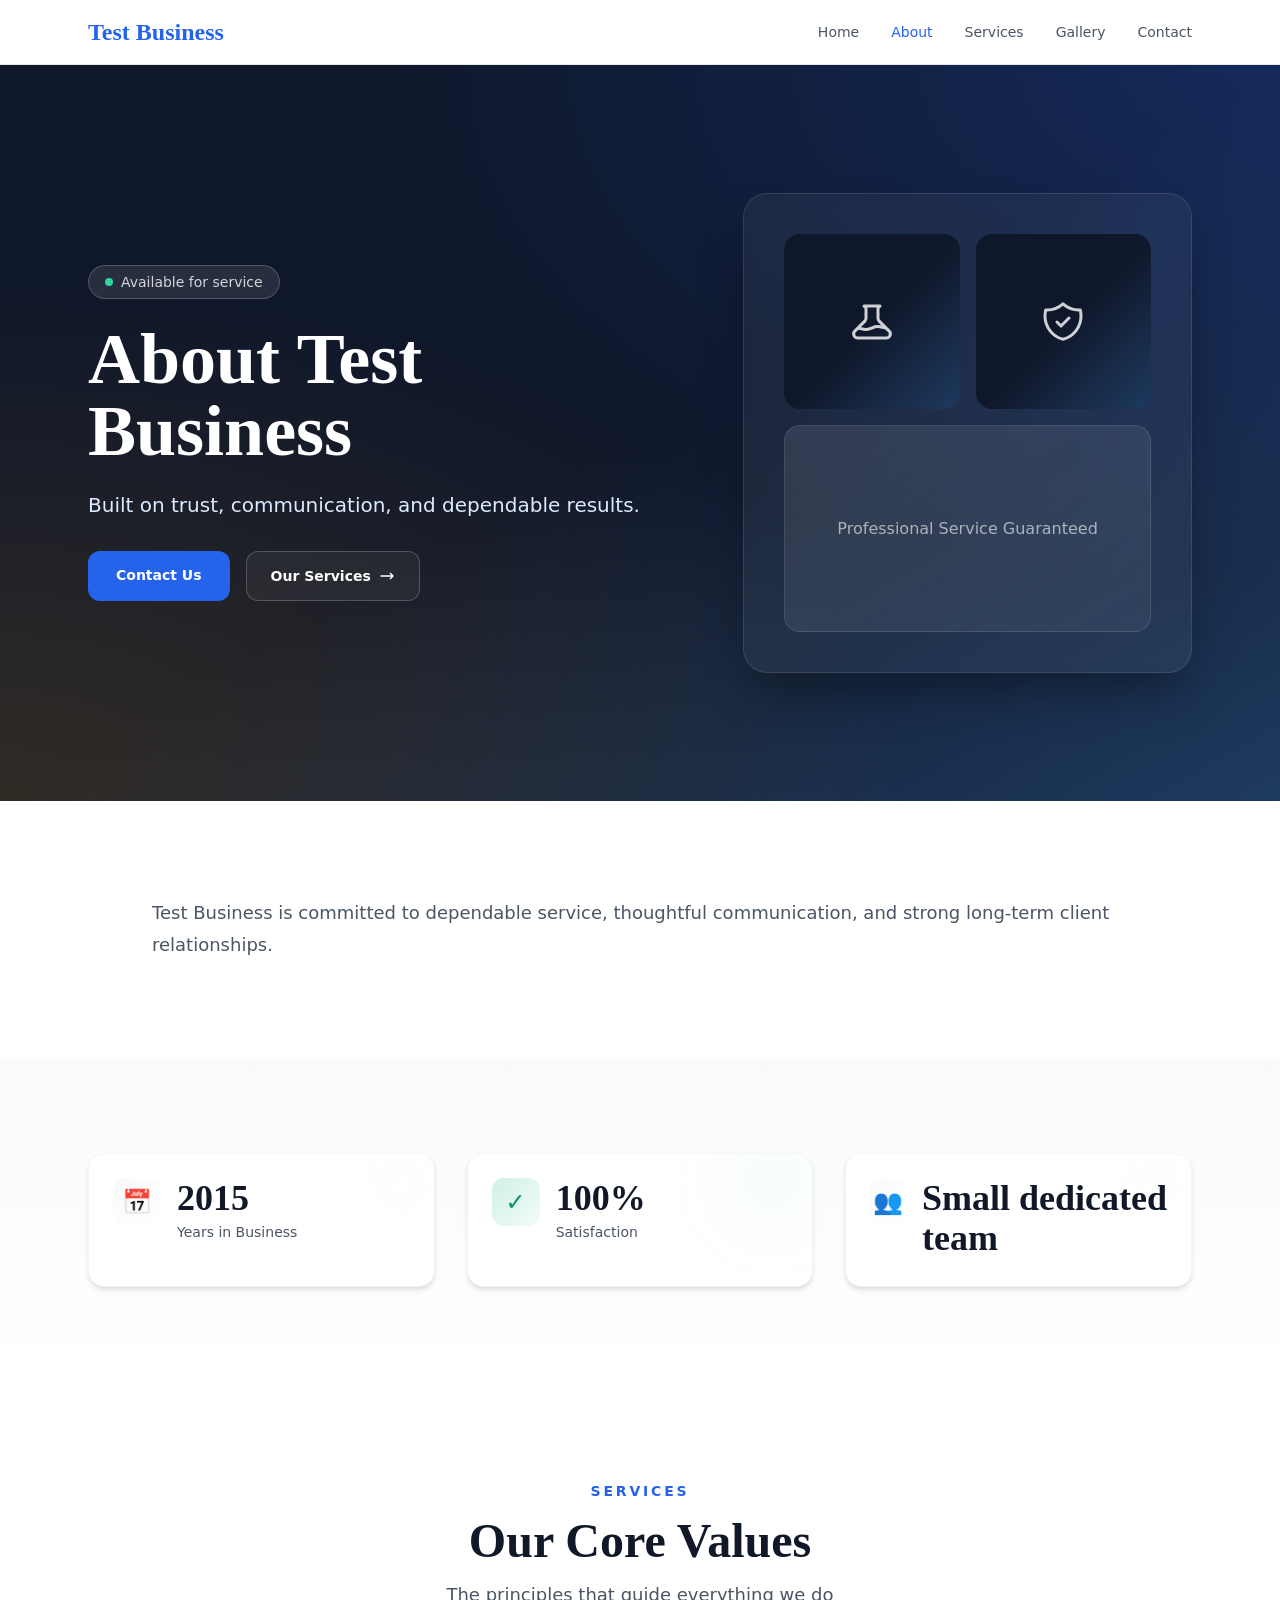
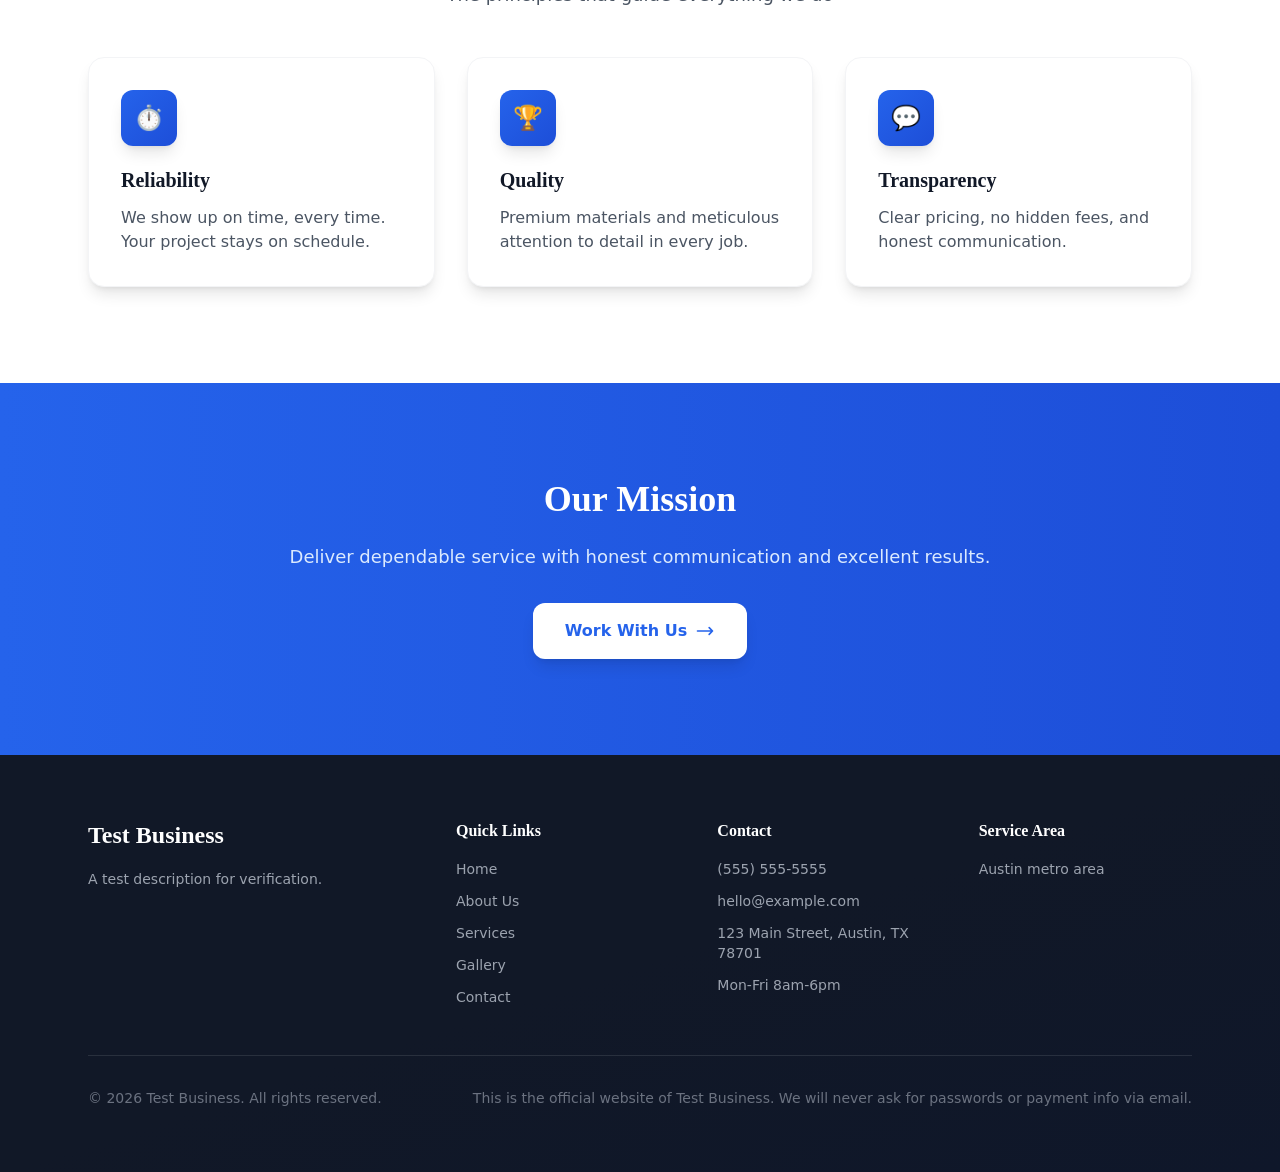
==== commit ab533b6c: "Deploy site from 5Pages" ====
--- a/about/index.html
+++ b/about/index.html
@@ -1,5 +1,11 @@
-<!DOCTYPE html><html lang="en" data-astro-cid-37fxchfa style="--primaryColor: #2563eb;--secondaryColor: #f59e0b;--displayFont: 'Playfair Display', Georgia, serif;--bodyFont: 'Inter', system-ui, sans-serif;"> <head><!-- Primary Meta Tags --><meta charset="utf-8"><meta name="viewport" content="width=device-width, initial-scale=1"><title>About Test Business</title><meta name="description" content="Learn about Test Business, the team, and the values behind the work."><meta name="author" content="Test Business"><meta name="robots" content="index, follow"><link rel="canonical" href="https://example.com/about/"><link rel="preconnect" href="https://fonts.googleapis.com"><link rel="preconnect" href="https://fonts.gstatic.com" crossorigin><link href="https://fonts.googleapis.com/css2?family=Inter:wght@400;500;600;700;800&family=Playfair+Display:wght@600;700&family=Cormorant+Garamond:wght@500;600;700&family=DM+Serif+Display:ital@0;1&family=Space+Grotesk:wght@500;700&family=Source+Sans+3:wght@400;500;600;700&display=swap" rel="stylesheet"><!-- Security & Anti-Phishing --><meta http-equiv="X-Frame-Options" content="SAMEORIGIN"><meta http-equiv="X-Content-Type-Options" content="nosniff"><meta http-equiv="X-XSS-Protection" content="1; mode=block"><meta name="referrer" content="strict-origin-when-cross-origin"><meta http-equiv="Content-Security-Policy" content="default-src 'self'; script-src 'self' https://unpkg.com https://cdnjs.cloudflare.com; style-src 'self' 'unsafe-inline' https://fonts.googleapis.com; font-src 'self' https://fonts.gstatic.com; img-src 'self' data: https:; connect-src 'self'; frame-src 'self' https://unpkg.com; base-uri 'self'; form-action 'self'; frame-ancestors 'self'; object-src 'none'"><!-- Open Graph / Facebook --><meta property="og:type" content="website"><meta property="og:url" content="https://example.com/about/"><meta property="og:title" content="About Test Business"><meta property="og:description" content="Learn about Test Business, the team, and the values behind the work."><meta property="og:site_name" content="Test Business"><meta property="og:locale" content="en_US"><meta property="og:image" content=""><meta property="og:image:width" content="1200"><meta property="og:image:height" content="630"><meta property="og:image:alt" content="About Test Business"><!-- Twitter --><meta name="twitter:card" content="summary_large_image"><meta name="twitter:url" content="https://example.com/about/"><meta name="twitter:title" content="About Test Business"><meta name="twitter:description" content="Learn about Test Business, the team, and the values behind the work."><meta name="twitter:image" content=""><!-- Additional SEO --><meta name="geo.placename" content="123 Main Street, Austin, TX 78701"><!-- Structured Data (JSON-LD) --><script type="application/ld+json">{"@context":"https://schema.org","@type":"LocalBusiness","name":"Test Business","description":"A professional local business website.","url":"https://example.com","telephone":"(555) 555-5555","email":"hello@example.com","address":{"@type":"PostalAddress","streetAddress":"123 Main Street, Austin, TX 78701","addressLocality":"","addressRegion":"","postalCode":"","addressCountry":"US"},"openingHours":"Mon-Fri 8am-6pm","sameAs":[]}</script><link rel="stylesheet" href="/_astro/about.9x4K70JI.css"></head> <body class="bg-white text-gray-900" data-astro-cid-37fxchfa style="--primaryColor: #2563eb;--secondaryColor: #f59e0b;--displayFont: 'Playfair Display', Georgia, serif;--bodyFont: 'Inter', system-ui, sans-serif;"> <a href="#main-content" class="sr-only focus:not-sr-only focus:absolute focus:left-4 focus:top-4 focus:z-50 focus:rounded focus:bg-white focus:px-4 focus:py-2 focus:text-sm focus:font-semibold focus:text-gray-900 focus:shadow" data-astro-cid-37fxchfa style="--primaryColor: #2563eb;--secondaryColor: #f59e0b;--displayFont: 'Playfair Display', Georgia, serif;--bodyFont: 'Inter', system-ui, sans-serif;">
+<!DOCTYPE html><html lang="en" data-astro-cid-37fxchfa style="--primaryColor: #2563eb;--secondaryColor: #f59e0b;--displayFont: 'Playfair Display', Georgia, serif;--bodyFont: 'Inter', system-ui, sans-serif;"> <head><!-- Primary Meta Tags --><meta charset="utf-8"><meta name="viewport" content="width=device-width, initial-scale=1"><title>About Test Business</title><meta name="description" content="Learn about Test Business, the team, and the values behind the work."><meta name="author" content="Test Business"><meta name="robots" content="index, follow"><link rel="canonical" href="https://example.com/about/"><link rel="preconnect" href="https://fonts.googleapis.com"><link rel="preconnect" href="https://fonts.gstatic.com" crossorigin><link href="https://fonts.googleapis.com/css2?family=Inter:wght@400;500;600;700;800&family=Playfair+Display:wght@600;700&family=Cormorant+Garamond:wght@500;600;700&family=DM+Serif+Display:ital@0;1&family=Space+Grotesk:wght@500;700&family=Source+Sans+3:wght@400;500;600;700&display=swap" rel="stylesheet"><!-- Security & Anti-Phishing --><meta http-equiv="X-Frame-Options" content="SAMEORIGIN"><meta http-equiv="X-Content-Type-Options" content="nosniff"><meta http-equiv="X-XSS-Protection" content="1; mode=block"><meta name="referrer" content="strict-origin-when-cross-origin"><meta http-equiv="Content-Security-Policy" content="default-src 'self'; script-src 'self' https://unpkg.com https://cdnjs.cloudflare.com; style-src 'self' 'unsafe-inline' https://fonts.googleapis.com; font-src 'self' https://fonts.gstatic.com; img-src 'self' data: https:; connect-src 'self'; frame-src 'self' https://unpkg.com; base-uri 'self'; form-action 'self'; frame-ancestors 'self'; object-src 'none'"><!-- Open Graph / Facebook --><meta property="og:type" content="website"><meta property="og:url" content="https://example.com/about/"><meta property="og:title" content="About Test Business"><meta property="og:description" content="Learn about Test Business, the team, and the values behind the work."><meta property="og:site_name" content="Test Business"><meta property="og:locale" content="en_US"><meta property="og:image" content=""><meta property="og:image:width" content="1200"><meta property="og:image:height" content="630"><meta property="og:image:alt" content="About Test Business"><!-- Twitter --><meta name="twitter:card" content="summary_large_image"><meta name="twitter:url" content="https://example.com/about/"><meta name="twitter:title" content="About Test Business"><meta name="twitter:description" content="Learn about Test Business, the team, and the values behind the work."><meta name="twitter:image" content=""><!-- Additional SEO --><meta name="geo.placename" content="123 Main Street, Austin, TX 78701"><!-- Structured Data (JSON-LD) --><script type="application/ld+json">{"@context":"https://schema.org","@type":"LocalBusiness","name":"Test Business","description":"A professional local business website.","url":"https://example.com","telephone":"(555) 555-5555","email":"hello@example.com","address":{"@type":"PostalAddress","streetAddress":"123 Main Street, Austin, TX 78701","addressLocality":"","addressRegion":"","postalCode":"","addressCountry":"US"},"openingHours":"Mon-Fri 8am-6pm","sameAs":[]}</script><link rel="stylesheet" href="/_astro/about.DTHhjvrA.css"></head> <body class="bg-white text-gray-900" data-astro-cid-37fxchfa style="--primaryColor: #2563eb;--secondaryColor: #f59e0b;--displayFont: 'Playfair Display', Georgia, serif;--bodyFont: 'Inter', system-ui, sans-serif;"> <a href="#main-content" class="sr-only focus:not-sr-only focus:absolute focus:left-4 focus:top-4 focus:z-50 focus:rounded focus:bg-white focus:px-4 focus:py-2 focus:text-sm focus:font-semibold focus:text-gray-900 focus:shadow" data-astro-cid-37fxchfa style="--primaryColor: #2563eb;--secondaryColor: #f59e0b;--displayFont: 'Playfair Display', Georgia, serif;--bodyFont: 'Inter', system-ui, sans-serif;">
 Skip to content
-</a> <header class="sticky top-0 z-40 border-b border-gray-200 backdrop-blur bg-white/95" data-astro-cid-37fxchfa style="--primaryColor: #2563eb;--secondaryColor: #f59e0b;--displayFont: 'Playfair Display', Georgia, serif;--bodyFont: 'Inter', system-ui, sans-serif;"> <nav class="mx-auto flex max-w-6xl items-center justify-between px-6 py-4" aria-label="Main navigation" data-astro-cid-37fxchfa style="--primaryColor: #2563eb;--secondaryColor: #f59e0b;--displayFont: 'Playfair Display', Georgia, serif;--bodyFont: 'Inter', system-ui, sans-serif;"> <a href="/" class="font-heading text-2xl font-bold text-primary" data-astro-cid-37fxchfa style="--primaryColor: #2563eb;--secondaryColor: #f59e0b;--displayFont: 'Playfair Display', Georgia, serif;--bodyFont: 'Inter', system-ui, sans-serif;">Test Business</a> <div class="hidden items-center gap-8 md:flex" data-astro-cid-37fxchfa style="--primaryColor: #2563eb;--secondaryColor: #f59e0b;--displayFont: 'Playfair Display', Georgia, serif;--bodyFont: 'Inter', system-ui, sans-serif;"> <a href="/" class="text-sm font-medium transition-colors hover:text-primary text-gray-600" data-astro-cid-37fxchfa style="--primaryColor: #2563eb;--secondaryColor: #f59e0b;--displayFont: 'Playfair Display', Georgia, serif;--bodyFont: 'Inter', system-ui, sans-serif;"> Home </a><a href="/about/" class="text-sm font-medium transition-colors hover:text-primary text-primary" data-astro-cid-37fxchfa style="--primaryColor: #2563eb;--secondaryColor: #f59e0b;--displayFont: 'Playfair Display', Georgia, serif;--bodyFont: 'Inter', system-ui, sans-serif;"> About </a><a href="/services/" class="text-sm font-medium transition-colors hover:text-primary text-gray-600" data-astro-cid-37fxchfa style="--primaryColor: #2563eb;--secondaryColor: #f59e0b;--displayFont: 'Playfair Display', Georgia, serif;--bodyFont: 'Inter', system-ui, sans-serif;"> Services </a><a href="/gallery/" class="text-sm font-medium transition-colors hover:text-primary text-gray-600" data-astro-cid-37fxchfa style="--primaryColor: #2563eb;--secondaryColor: #f59e0b;--displayFont: 'Playfair Display', Georgia, serif;--bodyFont: 'Inter', system-ui, sans-serif;"> Gallery </a><a href="/contact/" class="text-sm font-medium transition-colors hover:text-primary text-gray-600" data-astro-cid-37fxchfa style="--primaryColor: #2563eb;--secondaryColor: #f59e0b;--displayFont: 'Playfair Display', Georgia, serif;--bodyFont: 'Inter', system-ui, sans-serif;"> Contact </a> </div> <details class="relative md:hidden" data-astro-cid-37fxchfa style="--primaryColor: #2563eb;--secondaryColor: #f59e0b;--displayFont: 'Playfair Display', Georgia, serif;--bodyFont: 'Inter', system-ui, sans-serif;"> <summary class="list-none cursor-pointer rounded p-2 text-gray-700 focus:outline-none focus:ring-2 focus:ring-primary focus:ring-offset-2" aria-label="Open mobile navigation" data-astro-cid-37fxchfa style="--primaryColor: #2563eb;--secondaryColor: #f59e0b;--displayFont: 'Playfair Display', Georgia, serif;--bodyFont: 'Inter', system-ui, sans-serif;"> <svg class="h-6 w-6" fill="none" stroke="currentColor" viewBox="0 0 24 24" aria-hidden="true" data-astro-cid-37fxchfa style="--primaryColor: #2563eb;--secondaryColor: #f59e0b;--displayFont: 'Playfair Display', Georgia, serif;--bodyFont: 'Inter', system-ui, sans-serif;"> <path stroke-linecap="round" stroke-linejoin="round" stroke-width="2" d="M4 6h16M4 12h16M4 18h16" data-astro-cid-37fxchfa style="--primaryColor: #2563eb;--secondaryColor: #f59e0b;--displayFont: 'Playfair Display', Georgia, serif;--bodyFont: 'Inter', system-ui, sans-serif;"></path> </svg> </summary> <div class="absolute right-0 mt-3 min-w-48 rounded-xl border p-3 shadow-lg border-gray-200 bg-white" data-astro-cid-37fxchfa style="--primaryColor: #2563eb;--secondaryColor: #f59e0b;--displayFont: 'Playfair Display', Georgia, serif;--bodyFont: 'Inter', system-ui, sans-serif;"> <a href="/" class="block rounded-lg px-3 py-2 text-sm font-medium transition-colors hover:bg-gray-50 hover:text-primary text-gray-700" data-astro-cid-37fxchfa style="--primaryColor: #2563eb;--secondaryColor: #f59e0b;--displayFont: 'Playfair Display', Georgia, serif;--bodyFont: 'Inter', system-ui, sans-serif;"> Home </a><a href="/about/" class="block rounded-lg px-3 py-2 text-sm font-medium transition-colors hover:bg-gray-50 hover:text-primary bg-gray-50 text-primary" data-astro-cid-37fxchfa style="--primaryColor: #2563eb;--secondaryColor: #f59e0b;--displayFont: 'Playfair Display', Georgia, serif;--bodyFont: 'Inter', system-ui, sans-serif;"> About </a><a href="/services/" class="block rounded-lg px-3 py-2 text-sm font-medium transition-colors hover:bg-gray-50 hover:text-primary text-gray-700" data-astro-cid-37fxchfa style="--primaryColor: #2563eb;--secondaryColor: #f59e0b;--displayFont: 'Playfair Display', Georgia, serif;--bodyFont: 'Inter', system-ui, sans-serif;"> Services </a><a href="/gallery/" class="block rounded-lg px-3 py-2 text-sm font-medium transition-colors hover:bg-gray-50 hover:text-primary text-gray-700" data-astro-cid-37fxchfa style="--primaryColor: #2563eb;--secondaryColor: #f59e0b;--displayFont: 'Playfair Display', Georgia, serif;--bodyFont: 'Inter', system-ui, sans-serif;"> Gallery </a><a href="/contact/" class="block rounded-lg px-3 py-2 text-sm font-medium transition-colors hover:bg-gray-50 hover:text-primary text-gray-700" data-astro-cid-37fxchfa style="--primaryColor: #2563eb;--secondaryColor: #f59e0b;--displayFont: 'Playfair Display', Georgia, serif;--bodyFont: 'Inter', system-ui, sans-serif;"> Contact </a> </div> </details> </nav> </header> <main id="main-content" data-astro-cid-37fxchfa style="--primaryColor: #2563eb;--secondaryColor: #f59e0b;--displayFont: 'Playfair Display', Georgia, serif;--bodyFont: 'Inter', system-ui, sans-serif;">  <section class="relative overflow-hidden py-20 md:py-28 bg-gradient-to-br from-slate-900 via-slate-800 to-slate-900 text-white"> <div class="absolute inset-0 bg-[radial-gradient(ellipse_at_top_right,_rgba(59,130,246,0.3),_transparent_50%)]"></div> <div class="absolute inset-0 bg-[radial-gradient(ellipse_at_bottom_left,_rgba(245,158,11,0.15),_transparent_40%)]"></div> <div class="relative mx-auto max-w-6xl px-6"> <div class="grid items-center gap-10 lg:grid-cols-[1.2fr_0.8fr]"> <div> <p class="mb-4 inline-block rounded-full px-4 py-1.5 text-xs font-semibold uppercase tracking-[0.25em] text-blue-300">Trusted Local Experts</p> <h1 class="font-heading text-4xl font-bold leading-tight md:text-5xl lg:text-6xl">About Test Business</h1> <p class="mt-6 max-w-2xl text-lg leading-8 md:text-xl text-slate-300">Built on trust, communication, and dependable results.</p> <div class="mt-8 flex flex-wrap gap-4"> <a href="/contact" class="px-8 py-4 text-base font-semibold rounded-xl bg-primary text-white hover:bg-primary/90 shadow-lg shadow-primary/30 hover:shadow-xl hover:-translate-y-0.5 transition-all">Request a Quote</a> <a href="/services" class="px-8 py-4 text-base font-semibold rounded-xl border-2 border-white/20 bg-white/5 text-white hover:bg-white/15 hover:border-white/30 transition-all">Our Services</a> </div> </div> <div> <div class="flex min-h-[24rem] items-center justify-center text-center rounded-[2rem] border border-white/10 bg-white/5 p-10 text-white/80"> <div> <div class="mx-auto mb-6 flex h-20 w-20 items-center justify-center rounded-2xl bg-white/10"> <svg class="h-10 w-10 text-white/70" fill="none" stroke="currentColor" viewBox="0 0 24 24"> <path stroke-linecap="round" stroke-linejoin="round" stroke-width="1.5" d="M5.121 17.804A13.937 13.937 0 0112 16c2.5 0 4.861.491 6.879 1.305M15 10a3 3 0 11-6 0 3 3 0 016 0zm6 2a9 9 0 11-18 0 9 9 0 0118 0z"></path> </svg> </div> <p class="font-heading text-3xl font-semibold">Professional Service</p> <p class="mt-4 text-sm leading-7 text-white/70">Dedicated to quality workmanship and customer satisfaction.</p> </div> </div> </div> </div> </div> </section> <section class="py-16 md:py-24"> <div class="mx-auto max-w-5xl px-6"> <div class="prose max-w-none text-lg leading-8 text-gray-600"> <p>Test Business is committed to dependable service, thoughtful communication, and strong long-term client relationships.</p> </div> </div> </section> <section class="bg-slate-900 py-16 md:py-20"> <div class="mx-auto max-w-6xl px-6"> <div class="grid gap-8 text-center md:grid-cols-3"> <div class="relative"> <p class="font-heading text-5xl font-bold text-white">2015</p> <p class="mt-2 text-sm text-slate-400">Year Founded</p> </div> <div class="relative"> <p class="font-heading text-5xl font-bold text-white">Small dedicated team</p> <p class="mt-2 text-sm text-slate-400">Dedicated Team</p> </div> <div class="relative"> <p class="font-heading text-5xl font-bold text-white">Austin metro area</p> <p class="mt-2 text-sm text-slate-400">Service Area</p> </div> </div> </div> </section> <section class="py-16 md:py-24"> <div class="mx-auto max-w-6xl px-6"> <div class="mx-auto max-w-2xl text-center"> <p class="text-sm font-semibold uppercase tracking-[0.2em] text-primary">Our Values</p> <h2 class="mt-4 font-heading text-4xl font-bold text-gray-900">What drives everything we do</h2> </div> <div class="mt-12 grid gap-6 md:grid-cols-3"> <div class="rounded-2xl border border-gray-200 bg-white p-8 shadow-sm transition-all hover:shadow-lg hover:-translate-y-1"> <div class="mb-5 flex h-14 w-14 items-center justify-center rounded-2xl bg-blue-100 text-blue-600"> <svg class="h-7 w-7" fill="none" stroke="currentColor" viewBox="0 0 24 24"><path stroke-linecap="round" stroke-linejoin="round" stroke-width="1.5" d="M9 12l2 2 4-4m5.618-4.016A11.955 11.955 0 0112 2.944a11.955 11.955 0 01-8.618 3.04A12.02 12.02 0 003 9c0 5.591 3.824 10.29 9 11.622 5.176-1.332 9-6.03 9-11.622 0-1.042-.133-2.052-.382-3.016z"></path></svg> </div> <h3 class="font-heading text-xl font-semibold text-gray-900">Quality First</h3> <p class="mt-3 text-sm leading-7 text-gray-600">We never cut corners. Every job gets our full attention and best effort, from start to finish.</p> </div> <div class="rounded-2xl border border-gray-200 bg-white p-8 shadow-sm transition-all hover:shadow-lg hover:-translate-y-1"> <div class="mb-5 flex h-14 w-14 items-center justify-center rounded-2xl bg-amber-100 text-amber-600"> <svg class="h-7 w-7" fill="none" stroke="currentColor" viewBox="0 0 24 24"><path stroke-linecap="round" stroke-linejoin="round" stroke-width="1.5" d="M12 8v4l3 3m6-3a9 9 0 11-18 0 9 9 0 0118 0z"></path></svg> </div> <h3 class="font-heading text-xl font-semibold text-gray-900">On Time, Every Time</h3> <p class="mt-3 text-sm leading-7 text-gray-600">We respect your time. Show up when we say we will and complete work on schedule.</p> </div> <div class="rounded-2xl border border-gray-200 bg-white p-8 shadow-sm transition-all hover:shadow-lg hover:-translate-y-1"> <div class="mb-5 flex h-14 w-14 items-center justify-center rounded-2xl bg-green-100 text-green-600"> <svg class="h-7 w-7" fill="none" stroke="currentColor" viewBox="0 0 24 24"><path stroke-linecap="round" stroke-linejoin="round" stroke-width="1.5" d="M17 20h5v-2a3 3 0 00-5.356-1.857M17 20H7m10 0v-2c0-.656-.126-1.283-.356-1.857M7 20H2v-2a3 3 0 015.356-1.857M7 20v-2c0-.656.126-1.283.356-1.857m0 0a5.002 5.002 0 019.288 0M15 7a3 3 0 11-6 0 3 3 0 016 0zm6 3a2 2 0 11-4 0 2 2 0 014 0zM7 10a2 2 0 11-4 0 2 2 0 014 0z"></path></svg> </div> <h3 class="font-heading text-xl font-semibold text-gray-900">People Focused</h3> <p class="mt-3 text-sm leading-7 text-gray-600">Your needs come first. We listen, explain options, and find solutions that work for you.</p> </div> </div> </div> </section> <section class="bg-gray-50 py-16 md:py-24"> <div class="mx-auto max-w-4xl px-6 text-center"> <p class="text-sm font-semibold uppercase tracking-[0.2em] text-primary">Our Mission</p> <h2 class="mt-4 font-heading text-3xl font-bold leading-tight text-gray-900">Deliver dependable service with honest communication and excellent results.</h2> </div> </section>  </main> <footer class="bg-slate-950 text-gray-300 py-12" data-astro-cid-37fxchfa style="--primaryColor: #2563eb;--secondaryColor: #f59e0b;--displayFont: 'Playfair Display', Georgia, serif;--bodyFont: 'Inter', system-ui, sans-serif;"> <div class="mx-auto grid max-w-6xl gap-8 px-6 md:grid-cols-3" data-astro-cid-37fxchfa style="--primaryColor: #2563eb;--secondaryColor: #f59e0b;--displayFont: 'Playfair Display', Georgia, serif;--bodyFont: 'Inter', system-ui, sans-serif;"> <div data-astro-cid-37fxchfa style="--primaryColor: #2563eb;--secondaryColor: #f59e0b;--displayFont: 'Playfair Display', Georgia, serif;--bodyFont: 'Inter', system-ui, sans-serif;"> <h2 class="font-heading text-lg font-semibold text-white" data-astro-cid-37fxchfa style="--primaryColor: #2563eb;--secondaryColor: #f59e0b;--displayFont: 'Playfair Display', Georgia, serif;--bodyFont: 'Inter', system-ui, sans-serif;">Test Business</h2> <p class="mt-3 text-sm leading-6 text-gray-400" data-astro-cid-37fxchfa style="--primaryColor: #2563eb;--secondaryColor: #f59e0b;--displayFont: 'Playfair Display', Georgia, serif;--bodyFont: 'Inter', system-ui, sans-serif;">A test description for verification.</p> </div> <div data-astro-cid-37fxchfa style="--primaryColor: #2563eb;--secondaryColor: #f59e0b;--displayFont: 'Playfair Display', Georgia, serif;--bodyFont: 'Inter', system-ui, sans-serif;"> <h2 class="font-heading text-lg font-semibold text-white" data-astro-cid-37fxchfa style="--primaryColor: #2563eb;--secondaryColor: #f59e0b;--displayFont: 'Playfair Display', Georgia, serif;--bodyFont: 'Inter', system-ui, sans-serif;">Contact</h2> <div class="mt-3 space-y-2 text-sm text-gray-400" data-astro-cid-37fxchfa style="--primaryColor: #2563eb;--secondaryColor: #f59e0b;--displayFont: 'Playfair Display', Georgia, serif;--bodyFont: 'Inter', system-ui, sans-serif;"> <p data-astro-cid-37fxchfa style="--primaryColor: #2563eb;--secondaryColor: #f59e0b;--displayFont: 'Playfair Display', Georgia, serif;--bodyFont: 'Inter', system-ui, sans-serif;">(555) 555-5555</p> <p data-astro-cid-37fxchfa style="--primaryColor: #2563eb;--secondaryColor: #f59e0b;--displayFont: 'Playfair Display', Georgia, serif;--bodyFont: 'Inter', system-ui, sans-serif;">hello@example.com</p> <p data-astro-cid-37fxchfa style="--primaryColor: #2563eb;--secondaryColor: #f59e0b;--displayFont: 'Playfair Display', Georgia, serif;--bodyFont: 'Inter', system-ui, sans-serif;">123 Main Street, Austin, TX 78701</p> <p data-astro-cid-37fxchfa style="--primaryColor: #2563eb;--secondaryColor: #f59e0b;--displayFont: 'Playfair Display', Georgia, serif;--bodyFont: 'Inter', system-ui, sans-serif;">Mon-Fri 8am-6pm</p> </div> </div> <div data-astro-cid-37fxchfa style="--primaryColor: #2563eb;--secondaryColor: #f59e0b;--displayFont: 'Playfair Display', Georgia, serif;--bodyFont: 'Inter', system-ui, sans-serif;"> <h2 class="font-heading text-lg font-semibold text-white" data-astro-cid-37fxchfa style="--primaryColor: #2563eb;--secondaryColor: #f59e0b;--displayFont: 'Playfair Display', Georgia, serif;--bodyFont: 'Inter', system-ui, sans-serif;">Service Area</h2> <p class="mt-3 text-sm text-gray-400" data-astro-cid-37fxchfa style="--primaryColor: #2563eb;--secondaryColor: #f59e0b;--displayFont: 'Playfair Display', Georgia, serif;--bodyFont: 'Inter', system-ui, sans-serif;">Austin metro area</p> <div class="mt-4 flex flex-wrap gap-3" data-astro-cid-37fxchfa style="--primaryColor: #2563eb;--secondaryColor: #f59e0b;--displayFont: 'Playfair Display', Georgia, serif;--bodyFont: 'Inter', system-ui, sans-serif;">  </div> </div> </div> <div class="mx-auto mt-8 max-w-6xl border-t border-white/10 px-6 pt-6 text-sm text-gray-500" data-astro-cid-37fxchfa style="--primaryColor: #2563eb;--secondaryColor: #f59e0b;--displayFont: 'Playfair Display', Georgia, serif;--bodyFont: 'Inter', system-ui, sans-serif;">
+</a> <header class="sticky top-0 z-40 border-b border-gray-200 backdrop-blur bg-white/95" data-astro-cid-37fxchfa style="--primaryColor: #2563eb;--secondaryColor: #f59e0b;--displayFont: 'Playfair Display', Georgia, serif;--bodyFont: 'Inter', system-ui, sans-serif;"> <nav class="mx-auto flex max-w-6xl items-center justify-between px-6 py-4" aria-label="Main navigation" data-astro-cid-37fxchfa style="--primaryColor: #2563eb;--secondaryColor: #f59e0b;--displayFont: 'Playfair Display', Georgia, serif;--bodyFont: 'Inter', system-ui, sans-serif;"> <a href="/" class="font-heading text-2xl font-bold text-primary" data-astro-cid-37fxchfa style="--primaryColor: #2563eb;--secondaryColor: #f59e0b;--displayFont: 'Playfair Display', Georgia, serif;--bodyFont: 'Inter', system-ui, sans-serif;">Test Business</a> <div class="hidden items-center gap-8 md:flex" data-astro-cid-37fxchfa style="--primaryColor: #2563eb;--secondaryColor: #f59e0b;--displayFont: 'Playfair Display', Georgia, serif;--bodyFont: 'Inter', system-ui, sans-serif;"> <a href="/" class="text-sm font-medium transition-colors hover:text-primary text-gray-600" data-astro-cid-37fxchfa style="--primaryColor: #2563eb;--secondaryColor: #f59e0b;--displayFont: 'Playfair Display', Georgia, serif;--bodyFont: 'Inter', system-ui, sans-serif;"> Home </a><a href="/about/" class="text-sm font-medium transition-colors hover:text-primary text-primary" data-astro-cid-37fxchfa style="--primaryColor: #2563eb;--secondaryColor: #f59e0b;--displayFont: 'Playfair Display', Georgia, serif;--bodyFont: 'Inter', system-ui, sans-serif;"> About </a><a href="/services/" class="text-sm font-medium transition-colors hover:text-primary text-gray-600" data-astro-cid-37fxchfa style="--primaryColor: #2563eb;--secondaryColor: #f59e0b;--displayFont: 'Playfair Display', Georgia, serif;--bodyFont: 'Inter', system-ui, sans-serif;"> Services </a><a href="/gallery/" class="text-sm font-medium transition-colors hover:text-primary text-gray-600" data-astro-cid-37fxchfa style="--primaryColor: #2563eb;--secondaryColor: #f59e0b;--displayFont: 'Playfair Display', Georgia, serif;--bodyFont: 'Inter', system-ui, sans-serif;"> Gallery </a><a href="/contact/" class="text-sm font-medium transition-colors hover:text-primary text-gray-600" data-astro-cid-37fxchfa style="--primaryColor: #2563eb;--secondaryColor: #f59e0b;--displayFont: 'Playfair Display', Georgia, serif;--bodyFont: 'Inter', system-ui, sans-serif;"> Contact </a> </div> <details class="relative md:hidden" data-astro-cid-37fxchfa style="--primaryColor: #2563eb;--secondaryColor: #f59e0b;--displayFont: 'Playfair Display', Georgia, serif;--bodyFont: 'Inter', system-ui, sans-serif;"> <summary class="list-none cursor-pointer rounded p-2 text-gray-700 focus:outline-none focus:ring-2 focus:ring-primary focus:ring-offset-2" aria-label="Open mobile navigation" data-astro-cid-37fxchfa style="--primaryColor: #2563eb;--secondaryColor: #f59e0b;--displayFont: 'Playfair Display', Georgia, serif;--bodyFont: 'Inter', system-ui, sans-serif;"> <svg class="h-6 w-6" fill="none" stroke="currentColor" viewBox="0 0 24 24" aria-hidden="true" data-astro-cid-37fxchfa style="--primaryColor: #2563eb;--secondaryColor: #f59e0b;--displayFont: 'Playfair Display', Georgia, serif;--bodyFont: 'Inter', system-ui, sans-serif;"> <path stroke-linecap="round" stroke-linejoin="round" stroke-width="2" d="M4 6h16M4 12h16M4 18h16" data-astro-cid-37fxchfa style="--primaryColor: #2563eb;--secondaryColor: #f59e0b;--displayFont: 'Playfair Display', Georgia, serif;--bodyFont: 'Inter', system-ui, sans-serif;"></path> </svg> </summary> <div class="absolute right-0 mt-3 min-w-48 rounded-xl border p-3 shadow-lg border-gray-200 bg-white" data-astro-cid-37fxchfa style="--primaryColor: #2563eb;--secondaryColor: #f59e0b;--displayFont: 'Playfair Display', Georgia, serif;--bodyFont: 'Inter', system-ui, sans-serif;"> <a href="/" class="block rounded-lg px-3 py-2 text-sm font-medium transition-colors hover:bg-gray-50 hover:text-primary text-gray-700" data-astro-cid-37fxchfa style="--primaryColor: #2563eb;--secondaryColor: #f59e0b;--displayFont: 'Playfair Display', Georgia, serif;--bodyFont: 'Inter', system-ui, sans-serif;"> Home </a><a href="/about/" class="block rounded-lg px-3 py-2 text-sm font-medium transition-colors hover:bg-gray-50 hover:text-primary bg-gray-50 text-primary" data-astro-cid-37fxchfa style="--primaryColor: #2563eb;--secondaryColor: #f59e0b;--displayFont: 'Playfair Display', Georgia, serif;--bodyFont: 'Inter', system-ui, sans-serif;"> About </a><a href="/services/" class="block rounded-lg px-3 py-2 text-sm font-medium transition-colors hover:bg-gray-50 hover:text-primary text-gray-700" data-astro-cid-37fxchfa style="--primaryColor: #2563eb;--secondaryColor: #f59e0b;--displayFont: 'Playfair Display', Georgia, serif;--bodyFont: 'Inter', system-ui, sans-serif;"> Services </a><a href="/gallery/" class="block rounded-lg px-3 py-2 text-sm font-medium transition-colors hover:bg-gray-50 hover:text-primary text-gray-700" data-astro-cid-37fxchfa style="--primaryColor: #2563eb;--secondaryColor: #f59e0b;--displayFont: 'Playfair Display', Georgia, serif;--bodyFont: 'Inter', system-ui, sans-serif;"> Gallery </a><a href="/contact/" class="block rounded-lg px-3 py-2 text-sm font-medium transition-colors hover:bg-gray-50 hover:text-primary text-gray-700" data-astro-cid-37fxchfa style="--primaryColor: #2563eb;--secondaryColor: #f59e0b;--displayFont: 'Playfair Display', Georgia, serif;--bodyFont: 'Inter', system-ui, sans-serif;"> Contact </a> </div> </details> </nav> </header> <main id="main-content" data-astro-cid-37fxchfa style="--primaryColor: #2563eb;--secondaryColor: #f59e0b;--displayFont: 'Playfair Display', Georgia, serif;--bodyFont: 'Inter', system-ui, sans-serif;">  <section class="relative overflow-hidden bg-gradient-to-br from-slate-900 via-slate-900 to-[#1e3a5f] py-20 md:py-28 lg:py-32"> <div class="absolute inset-0 bg-[radial-gradient(ellipse_at_top_right,_rgba(37,99,235,0.25),_transparent_50%)]"></div> <div class="absolute inset-0 bg-[radial-gradient(ellipse_at_bottom_left,_rgba(245,158,11,0.15),_transparent_50%)]"></div> <div class="absolute top-0 right-0 h-96 w-96 translate-x-1/3 -translate-y-1/4 rounded-full bg-primary/10 blur-3xl"></div> <div class="absolute bottom-0 left-0 h-64 w-64 -translate-x-1/4 translate-y-1/4 rounded-full bg-secondary/10 blur-3xl"></div> <div class="relative mx-auto max-w-6xl px-6"> <div class="grid items-center gap-12 lg:grid-cols-[1.15fr_0.85fr]"> <div class="max-w-2xl"> <div class="mb-6 inline-flex items-center gap-2 rounded-full border border-white/20 bg-white/10 px-4 py-1.5 backdrop-blur-sm"> <span class="h-2 w-2 animate-pulse rounded-full bg-emerald-400"></span> <span class="text-sm font-medium text-white/80">Available for service</span> </div> <h1 class="font-heading text-4xl font-bold leading-tight text-white md:text-5xl lg:text-6xl xl:text-7xl"> About Test Business </h1> <p class="mt-6 text-lg leading-8 text-blue-100 md:text-xl lg:text-xl"> Built on trust, communication, and dependable results. </p> <div class="mt-8 flex flex-wrap gap-4"> <a href="/contact" class="group relative overflow-hidden rounded-xl bg-primary px-7 py-3.5 text-sm font-semibold text-white transition-all hover:bg-primary/90 hover:shadow-lg hover:shadow-primary/30 hover:-translate-y-0.5"> <span class="relative z-10">Contact Us</span> <div class="absolute inset-0 -translate-x-full bg-gradient-to-r from-transparent via-white/20 to-transparent transition-transform duration-500 group-hover:translate-x-full"></div> </a> <a href="/services" class="group flex items-center gap-2 rounded-xl border border-white/20 bg-white/5 px-6 py-3.5 text-sm font-semibold text-white backdrop-blur-sm transition-all hover:bg-white/10 hover:border-white/30"> <span>Our Services</span> <svg class="h-4 w-4 transition-transform group-hover:translate-x-0.5" fill="none" stroke="currentColor" viewBox="0 0 24 24"> <path stroke-linecap="round" stroke-linejoin="round" stroke-width="2" d="M17 8l4 4m0 0l-4 4m4-4H3"></path> </svg> </a> </div>  </div> <div class="relative"> <div class="relative overflow-hidden rounded-3xl border border-white/10 bg-white/5 p-10 shadow-2xl shadow-black/40 backdrop-blur-sm"> <div class="grid grid-cols-2 gap-4"> <div class="aspect-square rounded-2xl bg-gradient-to-br from-primary/30 to-primary/10 flex items-center justify-center"> <svg class="h-12 w-12 text-white/80" fill="none" stroke="currentColor" viewBox="0 0 24 24"> <path stroke-linecap="round" stroke-linejoin="round" stroke-width="1.5" d="M19.428 15.428a2 2 0 00-1.022-.547l-2.384-.477a6 6 0 00-3.86.517l-.318.158a6 6 0 01-3.86.517L6.05 15.21a2 2 0 00-1.806.547M8 4h8l-1 1v5.172a2 2 0 00.586 1.414l5 5c1.26 1.26.367 3.414-1.415 3.414H4.828c-1.782 0-2.674-2.154-1.414-3.414l5-5A2 2 0 009 10.172V5L8 4z"></path> </svg> </div> <div class="aspect-square rounded-2xl bg-gradient-to-br from-secondary/30 to-secondary/10 flex items-center justify-center"> <svg class="h-12 w-12 text-white/80" fill="none" stroke="currentColor" viewBox="0 0 24 24"> <path stroke-linecap="round" stroke-linejoin="round" stroke-width="1.5" d="M9 12l2 2 4-4m5.618-4.016A11.955 11.955 0 0112 2.944a11.955 11.955 0 01-8.618 3.04A12.02 12.02 0 003 9c0 5.591 3.824 10.29 9 11.622 5.176-1.332 9-6.03 9-11.622 0-1.042-.133-2.052-.382-3.016z"></path> </svg> </div> <div class="col-span-2 aspect-video rounded-2xl bg-gradient-to-br from-white/10 to-white/5 flex items-center justify-center border border-white/10"> <span class="text-center text-white/60">Professional Service Guaranteed</span> </div> </div> </div> </div> </div> </div> </section> <section class="py-16 md:py-24 bg-white"> <div class="mx-auto max-w-5xl px-6"> <div class="prose max-w-none text-lg leading-8 text-gray-600"> <p>Test Business is committed to dependable service, thoughtful communication, and strong long-term client relationships.</p> </div> </div> </section> <section class="py-16 md:py-24 bg-gradient-to-b from-gray-50 to-white"> <div class="mx-auto max-w-6xl px-6"> <div class="grid gap-8 md:grid-cols-3"> <div class="group relative overflow-hidden rounded-2xl border border-gray-100 bg-white p-6 shadow-md transition-all hover:shadow-lg"> <div class="absolute -right-4 -top-4 h-24 w-24 rounded-full bg-gradient-to-br opacity-50 blur-2xl transition-transform group-hover:scale-150 from-primary/20"></div> <div class="relative flex items-start gap-4"> <div class="flex h-12 w-12 items-center justify-center rounded-xl bg-gradient-to-br from-primary/20 to-primary/5 text-primary"> <span class="text-2xl">📅</span> </div> <div> <div class="font-heading text-3xl font-bold md:text-4xl text-gray-900"> 2015 </div> <div class="mt-1 text-sm text-gray-600"> Years in Business </div> </div> </div> </div><div class="group relative overflow-hidden rounded-2xl border border-gray-100 bg-white p-6 shadow-md transition-all hover:shadow-lg"> <div class="absolute -right-4 -top-4 h-24 w-24 rounded-full bg-gradient-to-br opacity-50 blur-2xl transition-transform group-hover:scale-150 from-emerald-500/20"></div> <div class="relative flex items-start gap-4"> <div class="flex h-12 w-12 items-center justify-center rounded-xl bg-gradient-to-br from-emerald-500/20 to-emerald-500/5 text-emerald-600"> <span class="text-2xl">✓</span> </div> <div> <div class="font-heading text-3xl font-bold md:text-4xl text-gray-900"> 100% </div> <div class="mt-1 text-sm text-gray-600"> Satisfaction </div> </div> </div> </div><div class="group relative overflow-hidden rounded-2xl border border-gray-100 bg-white p-6 shadow-md transition-all hover:shadow-lg"> <div class="absolute -right-4 -top-4 h-24 w-24 rounded-full bg-gradient-to-br opacity-50 blur-2xl transition-transform group-hover:scale-150 from-secondary/20"></div> <div class="relative flex items-start gap-4"> <div class="flex h-12 w-12 items-center justify-center rounded-xl bg-gradient-to-br from-secondary/20 to-secondary/5 text-secondary"> <span class="text-2xl">👥</span> </div> <div> <div class="font-heading text-3xl font-bold md:text-4xl text-gray-900"> Small dedicated team </div> <div class="mt-1 text-sm text-gray-600">  </div> </div> </div> </div> </div> </div> </section> <section class="py-16 md:py-24 bg-white"> <div class="mx-auto max-w-6xl px-6"> <div class="mb-12 text-center"> <span class="mb-4 inline-block text-sm font-semibold uppercase tracking-[0.2em] text-primary">
+Services
+</span> <h2 class="font-heading text-3xl font-bold md:text-4xl lg:text-5xl text-gray-900"> Our Core Values </h2> <p class="mx-auto mt-4 max-w-2xl text-lg text-center text-gray-600"> The principles that guide everything we do </p> </div> <div class="mt-12 grid gap-8 md:grid-cols-3"> <div class="group relative overflow-hidden rounded-2xl border border-gray-100 bg-white p-8 shadow-lg transition-all hover:shadow-xl hover:-translate-y-1"> <div class="absolute top-0 right-0 h-20 w-20 translate-x-8 -translate-y-8 rounded-full bg-primary/10 transition-transform group-hover:scale-150"></div> <div class="relative"> <div class="flex h-14 w-14 items-center justify-center rounded-xl bg-gradient-to-br from-primary to-[#1d4ed8] text-2xl text-white shadow-lg shadow-primary/20 mb-5"> ⏱️ </div> <h3 class="font-heading text-xl font-semibold text-gray-900">Reliability</h3> <p class="mt-3 text-gray-600">We show up on time, every time. Your project stays on schedule.</p> </div> </div><div class="group relative overflow-hidden rounded-2xl border border-gray-100 bg-white p-8 shadow-lg transition-all hover:shadow-xl hover:-translate-y-1"> <div class="absolute top-0 right-0 h-20 w-20 translate-x-8 -translate-y-8 rounded-full bg-primary/10 transition-transform group-hover:scale-150"></div> <div class="relative"> <div class="flex h-14 w-14 items-center justify-center rounded-xl bg-gradient-to-br from-primary to-[#1d4ed8] text-2xl text-white shadow-lg shadow-primary/20 mb-5"> 🏆 </div> <h3 class="font-heading text-xl font-semibold text-gray-900">Quality</h3> <p class="mt-3 text-gray-600">Premium materials and meticulous attention to detail in every job.</p> </div> </div><div class="group relative overflow-hidden rounded-2xl border border-gray-100 bg-white p-8 shadow-lg transition-all hover:shadow-xl hover:-translate-y-1"> <div class="absolute top-0 right-0 h-20 w-20 translate-x-8 -translate-y-8 rounded-full bg-primary/10 transition-transform group-hover:scale-150"></div> <div class="relative"> <div class="flex h-14 w-14 items-center justify-center rounded-xl bg-gradient-to-br from-primary to-[#1d4ed8] text-2xl text-white shadow-lg shadow-primary/20 mb-5"> 💬 </div> <h3 class="font-heading text-xl font-semibold text-gray-900">Transparency</h3> <p class="mt-3 text-gray-600">Clear pricing, no hidden fees, and honest communication.</p> </div> </div> </div> </div> </section> <section class="py-16 md:py-24 bg-gradient-to-r from-primary to-[#1d4ed8] text-white"> <div class="mx-auto max-w-4xl px-6 text-center"> <h2 class="font-heading text-3xl font-bold md:text-4xl">Our Mission</h2> <p class="mx-auto mt-6 text-lg text-blue-100 max-w-3xl">Deliver dependable service with honest communication and excellent results.</p> <div class="mt-8"> <a href="/contact" class="inline-flex items-center gap-2 rounded-xl bg-white px-8 py-4 text-base font-semibold text-primary shadow-lg transition-all hover:shadow-xl hover:-translate-y-1">
+Work With Us
+<svg class="h-5 w-5" fill="none" stroke="currentColor" viewBox="0 0 24 24"> <path stroke-linecap="round" stroke-linejoin="round" stroke-width="2" d="M17 8l4 4m0 0l-4 4m4-4H3"></path> </svg> </a> </div> </div> </section>  </main> <footer class="bg-gradient-to-br from-gray-900 via-gray-900 to-slate-900 text-gray-300 py-16" data-astro-cid-37fxchfa style="--primaryColor: #2563eb;--secondaryColor: #f59e0b;--displayFont: 'Playfair Display', Georgia, serif;--bodyFont: 'Inter', system-ui, sans-serif;"> <div class="mx-auto max-w-6xl px-6" data-astro-cid-37fxchfa style="--primaryColor: #2563eb;--secondaryColor: #f59e0b;--displayFont: 'Playfair Display', Georgia, serif;--bodyFont: 'Inter', system-ui, sans-serif;"> <div class="grid gap-12 md:grid-cols-[1.5fr_1fr_1fr_1fr]" data-astro-cid-37fxchfa style="--primaryColor: #2563eb;--secondaryColor: #f59e0b;--displayFont: 'Playfair Display', Georgia, serif;--bodyFont: 'Inter', system-ui, sans-serif;"> <div data-astro-cid-37fxchfa style="--primaryColor: #2563eb;--secondaryColor: #f59e0b;--displayFont: 'Playfair Display', Georgia, serif;--bodyFont: 'Inter', system-ui, sans-serif;"> <h2 class="font-heading text-2xl font-bold text-white" data-astro-cid-37fxchfa style="--primaryColor: #2563eb;--secondaryColor: #f59e0b;--displayFont: 'Playfair Display', Georgia, serif;--bodyFont: 'Inter', system-ui, sans-serif;">Test Business</h2> <p class="mt-4 text-sm leading-6 text-gray-400 max-w-xs" data-astro-cid-37fxchfa style="--primaryColor: #2563eb;--secondaryColor: #f59e0b;--displayFont: 'Playfair Display', Georgia, serif;--bodyFont: 'Inter', system-ui, sans-serif;">A test description for verification.</p> <div class="mt-6 flex gap-4" data-astro-cid-37fxchfa style="--primaryColor: #2563eb;--secondaryColor: #f59e0b;--displayFont: 'Playfair Display', Georgia, serif;--bodyFont: 'Inter', system-ui, sans-serif;">  </div> </div> <div data-astro-cid-37fxchfa style="--primaryColor: #2563eb;--secondaryColor: #f59e0b;--displayFont: 'Playfair Display', Georgia, serif;--bodyFont: 'Inter', system-ui, sans-serif;"> <h3 class="font-heading text-base font-semibold text-white" data-astro-cid-37fxchfa style="--primaryColor: #2563eb;--secondaryColor: #f59e0b;--displayFont: 'Playfair Display', Georgia, serif;--bodyFont: 'Inter', system-ui, sans-serif;">Quick Links</h3> <ul class="mt-4 space-y-3 text-sm" data-astro-cid-37fxchfa style="--primaryColor: #2563eb;--secondaryColor: #f59e0b;--displayFont: 'Playfair Display', Georgia, serif;--bodyFont: 'Inter', system-ui, sans-serif;"> <li data-astro-cid-37fxchfa style="--primaryColor: #2563eb;--secondaryColor: #f59e0b;--displayFont: 'Playfair Display', Georgia, serif;--bodyFont: 'Inter', system-ui, sans-serif;"><a href="/" class="text-gray-400 transition-colors hover:text-primary" data-astro-cid-37fxchfa style="--primaryColor: #2563eb;--secondaryColor: #f59e0b;--displayFont: 'Playfair Display', Georgia, serif;--bodyFont: 'Inter', system-ui, sans-serif;">Home</a></li> <li data-astro-cid-37fxchfa style="--primaryColor: #2563eb;--secondaryColor: #f59e0b;--displayFont: 'Playfair Display', Georgia, serif;--bodyFont: 'Inter', system-ui, sans-serif;"><a href="/about/" class="text-gray-400 transition-colors hover:text-primary" data-astro-cid-37fxchfa style="--primaryColor: #2563eb;--secondaryColor: #f59e0b;--displayFont: 'Playfair Display', Georgia, serif;--bodyFont: 'Inter', system-ui, sans-serif;">About Us</a></li> <li data-astro-cid-37fxchfa style="--primaryColor: #2563eb;--secondaryColor: #f59e0b;--displayFont: 'Playfair Display', Georgia, serif;--bodyFont: 'Inter', system-ui, sans-serif;"><a href="/services/" class="text-gray-400 transition-colors hover:text-primary" data-astro-cid-37fxchfa style="--primaryColor: #2563eb;--secondaryColor: #f59e0b;--displayFont: 'Playfair Display', Georgia, serif;--bodyFont: 'Inter', system-ui, sans-serif;">Services</a></li> <li data-astro-cid-37fxchfa style="--primaryColor: #2563eb;--secondaryColor: #f59e0b;--displayFont: 'Playfair Display', Georgia, serif;--bodyFont: 'Inter', system-ui, sans-serif;"><a href="/gallery/" class="text-gray-400 transition-colors hover:text-primary" data-astro-cid-37fxchfa style="--primaryColor: #2563eb;--secondaryColor: #f59e0b;--displayFont: 'Playfair Display', Georgia, serif;--bodyFont: 'Inter', system-ui, sans-serif;">Gallery</a></li> <li data-astro-cid-37fxchfa style="--primaryColor: #2563eb;--secondaryColor: #f59e0b;--displayFont: 'Playfair Display', Georgia, serif;--bodyFont: 'Inter', system-ui, sans-serif;"><a href="/contact/" class="text-gray-400 transition-colors hover:text-primary" data-astro-cid-37fxchfa style="--primaryColor: #2563eb;--secondaryColor: #f59e0b;--displayFont: 'Playfair Display', Georgia, serif;--bodyFont: 'Inter', system-ui, sans-serif;">Contact</a></li> </ul> </div> <div data-astro-cid-37fxchfa style="--primaryColor: #2563eb;--secondaryColor: #f59e0b;--displayFont: 'Playfair Display', Georgia, serif;--bodyFont: 'Inter', system-ui, sans-serif;"> <h3 class="font-heading text-base font-semibold text-white" data-astro-cid-37fxchfa style="--primaryColor: #2563eb;--secondaryColor: #f59e0b;--displayFont: 'Playfair Display', Georgia, serif;--bodyFont: 'Inter', system-ui, sans-serif;">Contact</h3> <div class="mt-4 space-y-3 text-sm text-gray-400" data-astro-cid-37fxchfa style="--primaryColor: #2563eb;--secondaryColor: #f59e0b;--displayFont: 'Playfair Display', Georgia, serif;--bodyFont: 'Inter', system-ui, sans-serif;"> <p data-astro-cid-37fxchfa style="--primaryColor: #2563eb;--secondaryColor: #f59e0b;--displayFont: 'Playfair Display', Georgia, serif;--bodyFont: 'Inter', system-ui, sans-serif;"><a href="tel:(555) 555-5555" class="hover:text-primary transition-colors" data-astro-cid-37fxchfa style="--primaryColor: #2563eb;--secondaryColor: #f59e0b;--displayFont: 'Playfair Display', Georgia, serif;--bodyFont: 'Inter', system-ui, sans-serif;">(555) 555-5555</a></p> <p data-astro-cid-37fxchfa style="--primaryColor: #2563eb;--secondaryColor: #f59e0b;--displayFont: 'Playfair Display', Georgia, serif;--bodyFont: 'Inter', system-ui, sans-serif;"><a href="mailto:hello@example.com" class="hover:text-primary transition-colors" data-astro-cid-37fxchfa style="--primaryColor: #2563eb;--secondaryColor: #f59e0b;--displayFont: 'Playfair Display', Georgia, serif;--bodyFont: 'Inter', system-ui, sans-serif;">hello@example.com</a></p> <p data-astro-cid-37fxchfa style="--primaryColor: #2563eb;--secondaryColor: #f59e0b;--displayFont: 'Playfair Display', Georgia, serif;--bodyFont: 'Inter', system-ui, sans-serif;">123 Main Street, Austin, TX 78701</p> <p data-astro-cid-37fxchfa style="--primaryColor: #2563eb;--secondaryColor: #f59e0b;--displayFont: 'Playfair Display', Georgia, serif;--bodyFont: 'Inter', system-ui, sans-serif;">Mon-Fri 8am-6pm</p> </div> </div> <div data-astro-cid-37fxchfa style="--primaryColor: #2563eb;--secondaryColor: #f59e0b;--displayFont: 'Playfair Display', Georgia, serif;--bodyFont: 'Inter', system-ui, sans-serif;"> <h3 class="font-heading text-base font-semibold text-white" data-astro-cid-37fxchfa style="--primaryColor: #2563eb;--secondaryColor: #f59e0b;--displayFont: 'Playfair Display', Georgia, serif;--bodyFont: 'Inter', system-ui, sans-serif;">Service Area</h3> <p class="mt-4 text-sm text-gray-400" data-astro-cid-37fxchfa style="--primaryColor: #2563eb;--secondaryColor: #f59e0b;--displayFont: 'Playfair Display', Georgia, serif;--bodyFont: 'Inter', system-ui, sans-serif;">Austin metro area</p> </div> </div> <div class="mt-12 border-t border-white/10 pt-8" data-astro-cid-37fxchfa style="--primaryColor: #2563eb;--secondaryColor: #f59e0b;--displayFont: 'Playfair Display', Georgia, serif;--bodyFont: 'Inter', system-ui, sans-serif;"> <div class="flex flex-col gap-4 md:flex-row md:items-center md:justify-between" data-astro-cid-37fxchfa style="--primaryColor: #2563eb;--secondaryColor: #f59e0b;--displayFont: 'Playfair Display', Georgia, serif;--bodyFont: 'Inter', system-ui, sans-serif;"> <p class="text-sm text-gray-500" data-astro-cid-37fxchfa style="--primaryColor: #2563eb;--secondaryColor: #f59e0b;--displayFont: 'Playfair Display', Georgia, serif;--bodyFont: 'Inter', system-ui, sans-serif;">
 &copy; 2026 Test Business. All rights reserved.
-</div> </footer> </body></html>+</p> <p class="text-sm text-gray-500" data-astro-cid-37fxchfa style="--primaryColor: #2563eb;--secondaryColor: #f59e0b;--displayFont: 'Playfair Display', Georgia, serif;--bodyFont: 'Inter', system-ui, sans-serif;">
+This is the official website of Test Business. We will never ask for passwords or payment info via email.
+</p> </div> </div> </div> </footer> </body></html>
--- a/_astro/about.DTHhjvrA.css
+++ b/_astro/about.DTHhjvrA.css
@@ -0,0 +1 @@
+*,:before,:after{--tw-border-spacing-x: 0;--tw-border-spacing-y: 0;--tw-translate-x: 0;--tw-translate-y: 0;--tw-rotate: 0;--tw-skew-x: 0;--tw-skew-y: 0;--tw-scale-x: 1;--tw-scale-y: 1;--tw-pan-x: ;--tw-pan-y: ;--tw-pinch-zoom: ;--tw-scroll-snap-strictness: proximity;--tw-gradient-from-position: ;--tw-gradient-via-position: ;--tw-gradient-to-position: ;--tw-ordinal: ;--tw-slashed-zero: ;--tw-numeric-figure: ;--tw-numeric-spacing: ;--tw-numeric-fraction: ;--tw-ring-inset: ;--tw-ring-offset-width: 0px;--tw-ring-offset-color: #fff;--tw-ring-color: rgb(59 130 246 / .5);--tw-ring-offset-shadow: 0 0 #0000;--tw-ring-shadow: 0 0 #0000;--tw-shadow: 0 0 #0000;--tw-shadow-colored: 0 0 #0000;--tw-blur: ;--tw-brightness: ;--tw-contrast: ;--tw-grayscale: ;--tw-hue-rotate: ;--tw-invert: ;--tw-saturate: ;--tw-sepia: ;--tw-drop-shadow: ;--tw-backdrop-blur: ;--tw-backdrop-brightness: ;--tw-backdrop-contrast: ;--tw-backdrop-grayscale: ;--tw-backdrop-hue-rotate: ;--tw-backdrop-invert: ;--tw-backdrop-opacity: ;--tw-backdrop-saturate: ;--tw-backdrop-sepia: ;--tw-contain-size: ;--tw-contain-layout: ;--tw-contain-paint: ;--tw-contain-style: }::backdrop{--tw-border-spacing-x: 0;--tw-border-spacing-y: 0;--tw-translate-x: 0;--tw-translate-y: 0;--tw-rotate: 0;--tw-skew-x: 0;--tw-skew-y: 0;--tw-scale-x: 1;--tw-scale-y: 1;--tw-pan-x: ;--tw-pan-y: ;--tw-pinch-zoom: ;--tw-scroll-snap-strictness: proximity;--tw-gradient-from-position: ;--tw-gradient-via-position: ;--tw-gradient-to-position: ;--tw-ordinal: ;--tw-slashed-zero: ;--tw-numeric-figure: ;--tw-numeric-spacing: ;--tw-numeric-fraction: ;--tw-ring-inset: ;--tw-ring-offset-width: 0px;--tw-ring-offset-color: #fff;--tw-ring-color: rgb(59 130 246 / .5);--tw-ring-offset-shadow: 0 0 #0000;--tw-ring-shadow: 0 0 #0000;--tw-shadow: 0 0 #0000;--tw-shadow-colored: 0 0 #0000;--tw-blur: ;--tw-brightness: ;--tw-contrast: ;--tw-grayscale: ;--tw-hue-rotate: ;--tw-invert: ;--tw-saturate: ;--tw-sepia: ;--tw-drop-shadow: ;--tw-backdrop-blur: ;--tw-backdrop-brightness: ;--tw-backdrop-contrast: ;--tw-backdrop-grayscale: ;--tw-backdrop-hue-rotate: ;--tw-backdrop-invert: ;--tw-backdrop-opacity: ;--tw-backdrop-saturate: ;--tw-backdrop-sepia: ;--tw-contain-size: ;--tw-contain-layout: ;--tw-contain-paint: ;--tw-contain-style: }*,:before,:after{box-sizing:border-box;border-width:0;border-style:solid;border-color:#e5e7eb}:before,:after{--tw-content: ""}html,:host{line-height:1.5;-webkit-text-size-adjust:100%;-moz-tab-size:4;-o-tab-size:4;tab-size:4;font-family:ui-sans-serif,system-ui,sans-serif,"Apple Color Emoji","Segoe UI Emoji",Segoe UI Symbol,"Noto Color Emoji";font-feature-settings:normal;font-variation-settings:normal;-webkit-tap-highlight-color:transparent}body{margin:0;line-height:inherit}hr{height:0;color:inherit;border-top-width:1px}abbr:where([title]){-webkit-text-decoration:underline dotted;text-decoration:underline dotted}h1,h2,h3,h4,h5,h6{font-size:inherit;font-weight:inherit}a{color:inherit;text-decoration:inherit}b,strong{font-weight:bolder}code,kbd,samp,pre{font-family:ui-monospace,SFMono-Regular,Menlo,Monaco,Consolas,Liberation Mono,Courier New,monospace;font-feature-settings:normal;font-variation-settings:normal;font-size:1em}small{font-size:80%}sub,sup{font-size:75%;line-height:0;position:relative;vertical-align:baseline}sub{bottom:-.25em}sup{top:-.5em}table{text-indent:0;border-color:inherit;border-collapse:collapse}button,input,optgroup,select,textarea{font-family:inherit;font-feature-settings:inherit;font-variation-settings:inherit;font-size:100%;font-weight:inherit;line-height:inherit;letter-spacing:inherit;color:inherit;margin:0;padding:0}button,select{text-transform:none}button,input:where([type=button]),input:where([type=reset]),input:where([type=submit]){-webkit-appearance:button;background-color:transparent;background-image:none}:-moz-focusring{outline:auto}:-moz-ui-invalid{box-shadow:none}progress{vertical-align:baseline}::-webkit-inner-spin-button,::-webkit-outer-spin-button{height:auto}[type=search]{-webkit-appearance:textfield;outline-offset:-2px}::-webkit-search-decoration{-webkit-appearance:none}::-webkit-file-upload-button{-webkit-appearance:button;font:inherit}summary{display:list-item}blockquote,dl,dd,h1,h2,h3,h4,h5,h6,hr,figure,p,pre{margin:0}fieldset{margin:0;padding:0}legend{padding:0}ol,ul,menu{list-style:none;margin:0;padding:0}dialog{padding:0}textarea{resize:vertical}input::-moz-placeholder,textarea::-moz-placeholder{opacity:1;color:#9ca3af}input::placeholder,textarea::placeholder{opacity:1;color:#9ca3af}button,[role=button]{cursor:pointer}:disabled{cursor:default}img,svg,video,canvas,audio,iframe,embed,object{display:block;vertical-align:middle}img,video{max-width:100%;height:auto}[hidden]:where(:not([hidden=until-found])){display:none}html{scroll-behavior:smooth}body{--tw-bg-opacity: 1;background-color:rgb(255 255 255 / var(--tw-bg-opacity, 1));--tw-text-opacity: 1;color:rgb(17 24 39 / var(--tw-text-opacity, 1));-webkit-font-smoothing:antialiased;-moz-osx-font-smoothing:grayscale;font-family:var(--font-body)}h1,h2,h3,h4{font-family:var(--font-display)}.sr-only{position:absolute;width:1px;height:1px;padding:0;margin:-1px;overflow:hidden;clip:rect(0,0,0,0);white-space:nowrap;border-width:0}.absolute{position:absolute}.relative{position:relative}.sticky{position:sticky}.inset-0{inset:0}.-right-4{right:-1rem}.-top-4{top:-1rem}.bottom-0{bottom:0}.left-0{left:0}.left-\[-9999px\]{left:-9999px}.left-\[60\%\]{left:60%}.right-0{right:0}.right-6{right:1.5rem}.top-0{top:0}.top-6{top:1.5rem}.z-10{z-index:10}.z-40{z-index:40}.col-span-2{grid-column:span 2 / span 2}.mx-auto{margin-left:auto;margin-right:auto}.mb-12{margin-bottom:3rem}.mb-4{margin-bottom:1rem}.mb-5{margin-bottom:1.25rem}.mb-6{margin-bottom:1.5rem}.mt-1{margin-top:.25rem}.mt-10{margin-top:2.5rem}.mt-12{margin-top:3rem}.mt-2{margin-top:.5rem}.mt-3{margin-top:.75rem}.mt-4{margin-top:1rem}.mt-6{margin-top:1.5rem}.mt-8{margin-top:2rem}.block{display:block}.inline-block{display:inline-block}.flex{display:flex}.inline-flex{display:inline-flex}.grid{display:grid}.hidden{display:none}.aspect-square{aspect-ratio:1 / 1}.aspect-video{aspect-ratio:16 / 9}.h-0\.5{height:.125rem}.h-10{height:2.5rem}.h-12{height:3rem}.h-14{height:3.5rem}.h-2{height:.5rem}.h-20{height:5rem}.h-24{height:6rem}.h-32{height:8rem}.h-4{height:1rem}.h-40{height:10rem}.h-5{height:1.25rem}.h-6{height:1.5rem}.h-64{height:16rem}.h-72{height:18rem}.h-8{height:2rem}.h-96{height:24rem}.h-full{height:100%}.min-h-\[70vh\]{min-height:70vh}.w-10{width:2.5rem}.w-12{width:3rem}.w-14{width:3.5rem}.w-2{width:.5rem}.w-20{width:5rem}.w-24{width:6rem}.w-32{width:8rem}.w-4{width:1rem}.w-40{width:10rem}.w-5{width:1.25rem}.w-6{width:1.5rem}.w-64{width:16rem}.w-8{width:2rem}.w-96{width:24rem}.w-\[80\%\]{width:80%}.w-full{width:100%}.min-w-48{min-width:12rem}.max-w-2xl{max-width:42rem}.max-w-3xl{max-width:48rem}.max-w-4xl{max-width:56rem}.max-w-5xl{max-width:64rem}.max-w-6xl{max-width:72rem}.max-w-md{max-width:28rem}.max-w-none{max-width:none}.max-w-xs{max-width:20rem}.shrink-0{flex-shrink:0}.-translate-x-1\/2{--tw-translate-x: -50%;transform:translate(var(--tw-translate-x),var(--tw-translate-y)) rotate(var(--tw-rotate)) skew(var(--tw-skew-x)) skewY(var(--tw-skew-y)) scaleX(var(--tw-scale-x)) scaleY(var(--tw-scale-y))}.-translate-x-1\/4{--tw-translate-x: -25%;transform:translate(var(--tw-translate-x),var(--tw-translate-y)) rotate(var(--tw-rotate)) skew(var(--tw-skew-x)) skewY(var(--tw-skew-y)) scaleX(var(--tw-scale-x)) scaleY(var(--tw-scale-y))}.-translate-x-full{--tw-translate-x: -100%;transform:translate(var(--tw-translate-x),var(--tw-translate-y)) rotate(var(--tw-rotate)) skew(var(--tw-skew-x)) skewY(var(--tw-skew-y)) scaleX(var(--tw-scale-x)) scaleY(var(--tw-scale-y))}.-translate-y-1\/2{--tw-translate-y: -50%;transform:translate(var(--tw-translate-x),var(--tw-translate-y)) rotate(var(--tw-rotate)) skew(var(--tw-skew-x)) skewY(var(--tw-skew-y)) scaleX(var(--tw-scale-x)) scaleY(var(--tw-scale-y))}.-translate-y-1\/4{--tw-translate-y: -25%;transform:translate(var(--tw-translate-x),var(--tw-translate-y)) rotate(var(--tw-rotate)) skew(var(--tw-skew-x)) skewY(var(--tw-skew-y)) scaleX(var(--tw-scale-x)) scaleY(var(--tw-scale-y))}.-translate-y-8{--tw-translate-y: -2rem;transform:translate(var(--tw-translate-x),var(--tw-translate-y)) rotate(var(--tw-rotate)) skew(var(--tw-skew-x)) skewY(var(--tw-skew-y)) scaleX(var(--tw-scale-x)) scaleY(var(--tw-scale-y))}.translate-x-1\/2{--tw-translate-x: 50%;transform:translate(var(--tw-translate-x),var(--tw-translate-y)) rotate(var(--tw-rotate)) skew(var(--tw-skew-x)) skewY(var(--tw-skew-y)) scaleX(var(--tw-scale-x)) scaleY(var(--tw-scale-y))}.translate-x-1\/3{--tw-translate-x: 33.333333%;transform:translate(var(--tw-translate-x),var(--tw-translate-y)) rotate(var(--tw-rotate)) skew(var(--tw-skew-x)) skewY(var(--tw-skew-y)) scaleX(var(--tw-scale-x)) scaleY(var(--tw-scale-y))}.translate-x-8{--tw-translate-x: 2rem;transform:translate(var(--tw-translate-x),var(--tw-translate-y)) rotate(var(--tw-rotate)) skew(var(--tw-skew-x)) skewY(var(--tw-skew-y)) scaleX(var(--tw-scale-x)) scaleY(var(--tw-scale-y))}.translate-y-1\/2{--tw-translate-y: 50%;transform:translate(var(--tw-translate-x),var(--tw-translate-y)) rotate(var(--tw-rotate)) skew(var(--tw-skew-x)) skewY(var(--tw-skew-y)) scaleX(var(--tw-scale-x)) scaleY(var(--tw-scale-y))}.translate-y-1\/4{--tw-translate-y: 25%;transform:translate(var(--tw-translate-x),var(--tw-translate-y)) rotate(var(--tw-rotate)) skew(var(--tw-skew-x)) skewY(var(--tw-skew-y)) scaleX(var(--tw-scale-x)) scaleY(var(--tw-scale-y))}@keyframes pulse{50%{opacity:.5}}.animate-pulse{animation:pulse 2s cubic-bezier(.4,0,.6,1) infinite}.cursor-pointer{cursor:pointer}.resize-y{resize:vertical}.list-none{list-style-type:none}.grid-cols-1{grid-template-columns:repeat(1,minmax(0,1fr))}.grid-cols-2{grid-template-columns:repeat(2,minmax(0,1fr))}.flex-col{flex-direction:column}.flex-wrap{flex-wrap:wrap}.items-start{align-items:flex-start}.items-center{align-items:center}.justify-center{justify-content:center}.justify-between{justify-content:space-between}.gap-1{gap:.25rem}.gap-12{gap:3rem}.gap-2{gap:.5rem}.gap-3{gap:.75rem}.gap-4{gap:1rem}.gap-5{gap:1.25rem}.gap-6{gap:1.5rem}.gap-8{gap:2rem}.space-y-3>:not([hidden])~:not([hidden]){--tw-space-y-reverse: 0;margin-top:calc(.75rem * calc(1 - var(--tw-space-y-reverse)));margin-bottom:calc(.75rem * var(--tw-space-y-reverse))}.space-y-4>:not([hidden])~:not([hidden]){--tw-space-y-reverse: 0;margin-top:calc(1rem * calc(1 - var(--tw-space-y-reverse)));margin-bottom:calc(1rem * var(--tw-space-y-reverse))}.space-y-5>:not([hidden])~:not([hidden]){--tw-space-y-reverse: 0;margin-top:calc(1.25rem * calc(1 - var(--tw-space-y-reverse)));margin-bottom:calc(1.25rem * var(--tw-space-y-reverse))}.overflow-hidden{overflow:hidden}.rounded{border-radius:.25rem}.rounded-2xl{border-radius:1rem}.rounded-3xl{border-radius:1.5rem}.rounded-\[2rem\]{border-radius:2rem}.rounded-full{border-radius:9999px}.rounded-lg{border-radius:.5rem}.rounded-xl{border-radius:.75rem}.border{border-width:1px}.border-b{border-bottom-width:1px}.border-t{border-top-width:1px}.border-dashed{border-style:dashed}.border-gray-100{--tw-border-opacity: 1;border-color:rgb(243 244 246 / var(--tw-border-opacity, 1))}.border-gray-200{--tw-border-opacity: 1;border-color:rgb(229 231 235 / var(--tw-border-opacity, 1))}.border-gray-300{--tw-border-opacity: 1;border-color:rgb(209 213 219 / var(--tw-border-opacity, 1))}.border-white\/10{border-color:#ffffff1a}.border-white\/15{border-color:#ffffff26}.border-white\/20{border-color:#fff3}.bg-emerald-100{--tw-bg-opacity: 1;background-color:rgb(209 250 229 / var(--tw-bg-opacity, 1))}.bg-emerald-400{--tw-bg-opacity: 1;background-color:rgb(52 211 153 / var(--tw-bg-opacity, 1))}.bg-gray-100{--tw-bg-opacity: 1;background-color:rgb(243 244 246 / var(--tw-bg-opacity, 1))}.bg-gray-50{--tw-bg-opacity: 1;background-color:rgb(249 250 251 / var(--tw-bg-opacity, 1))}.bg-gray-950{--tw-bg-opacity: 1;background-color:rgb(3 7 18 / var(--tw-bg-opacity, 1))}.bg-primary{background-color:var(--color-primary, #2563eb)}.bg-slate-900{--tw-bg-opacity: 1;background-color:rgb(15 23 42 / var(--tw-bg-opacity, 1))}.bg-slate-950{--tw-bg-opacity: 1;background-color:rgb(2 6 23 / var(--tw-bg-opacity, 1))}.bg-slate-950\/95{background-color:#020617f2}.bg-white{--tw-bg-opacity: 1;background-color:rgb(255 255 255 / var(--tw-bg-opacity, 1))}.bg-white\/10{background-color:#ffffff1a}.bg-white\/5{background-color:#ffffff0d}.bg-white\/95{background-color:#fffffff2}.bg-\[radial-gradient\(circle_at_top_left\,_rgba\(255\,255\,255\,0\.15\)\,_transparent_40\%\)\]{background-image:radial-gradient(circle at top left,rgba(255,255,255,.15),transparent 40%)}.bg-\[radial-gradient\(circle_at_top_right\,_rgba\(255\,255\,255\,0\.18\)\,_transparent_32\%\)\]{background-image:radial-gradient(circle at top right,rgba(255,255,255,.18),transparent 32%)}.bg-\[radial-gradient\(ellipse_at_bottom_left\,_rgba\(245\,158\,11\,0\.15\)\,_transparent_50\%\)\]{background-image:radial-gradient(ellipse at bottom left,rgba(245,158,11,.15),transparent 50%)}.bg-\[radial-gradient\(ellipse_at_top_right\,_rgba\(37\,99\,235\,0\.25\)\,_transparent_50\%\)\]{background-image:radial-gradient(ellipse at top right,rgba(37,99,235,.25),transparent 50%)}.bg-gradient-to-b{background-image:linear-gradient(to bottom,var(--tw-gradient-stops))}.bg-gradient-to-br{background-image:linear-gradient(to bottom right,var(--tw-gradient-stops))}.bg-gradient-to-r{background-image:linear-gradient(to right,var(--tw-gradient-stops))}.bg-gradient-to-t{background-image:linear-gradient(to top,var(--tw-gradient-stops))}.from-black\/40{--tw-gradient-from: rgb(0 0 0 / .4) var(--tw-gradient-from-position);--tw-gradient-to: rgb(0 0 0 / 0) var(--tw-gradient-to-position);--tw-gradient-stops: var(--tw-gradient-from), var(--tw-gradient-to)}.from-emerald-500\/20{--tw-gradient-from: rgb(16 185 129 / .2) var(--tw-gradient-from-position);--tw-gradient-to: rgb(16 185 129 / 0) var(--tw-gradient-to-position);--tw-gradient-stops: var(--tw-gradient-from), var(--tw-gradient-to)}.from-gray-50{--tw-gradient-from: #f9fafb var(--tw-gradient-from-position);--tw-gradient-to: rgb(249 250 251 / 0) var(--tw-gradient-to-position);--tw-gradient-stops: var(--tw-gradient-from), var(--tw-gradient-to)}.from-gray-900{--tw-gradient-from: #111827 var(--tw-gradient-from-position);--tw-gradient-to: rgb(17 24 39 / 0) var(--tw-gradient-to-position);--tw-gradient-stops: var(--tw-gradient-from), var(--tw-gradient-to)}.from-primary{--tw-gradient-from: var(--color-primary, #2563eb) var(--tw-gradient-from-position);--tw-gradient-to: rgb(255 255 255 / 0) var(--tw-gradient-to-position);--tw-gradient-stops: var(--tw-gradient-from), var(--tw-gradient-to)}.from-slate-900{--tw-gradient-from: #0f172a var(--tw-gradient-from-position);--tw-gradient-to: rgb(15 23 42 / 0) var(--tw-gradient-to-position);--tw-gradient-stops: var(--tw-gradient-from), var(--tw-gradient-to)}.from-transparent{--tw-gradient-from: transparent var(--tw-gradient-from-position);--tw-gradient-to: rgb(0 0 0 / 0) var(--tw-gradient-to-position);--tw-gradient-stops: var(--tw-gradient-from), var(--tw-gradient-to)}.from-white\/10{--tw-gradient-from: rgb(255 255 255 / .1) var(--tw-gradient-from-position);--tw-gradient-to: rgb(255 255 255 / 0) var(--tw-gradient-to-position);--tw-gradient-stops: var(--tw-gradient-from), var(--tw-gradient-to)}.via-gray-800{--tw-gradient-to: rgb(31 41 55 / 0) var(--tw-gradient-to-position);--tw-gradient-stops: var(--tw-gradient-from), #1f2937 var(--tw-gradient-via-position), var(--tw-gradient-to)}.via-gray-900{--tw-gradient-to: rgb(17 24 39 / 0) var(--tw-gradient-to-position);--tw-gradient-stops: var(--tw-gradient-from), #111827 var(--tw-gradient-via-position), var(--tw-gradient-to)}.via-primary{--tw-gradient-to: rgb(255 255 255 / 0) var(--tw-gradient-to-position);--tw-gradient-stops: var(--tw-gradient-from), var(--color-primary, #2563eb) var(--tw-gradient-via-position), var(--tw-gradient-to)}.via-slate-900{--tw-gradient-to: rgb(15 23 42 / 0) var(--tw-gradient-to-position);--tw-gradient-stops: var(--tw-gradient-from), #0f172a var(--tw-gradient-via-position), var(--tw-gradient-to)}.via-transparent{--tw-gradient-to: rgb(0 0 0 / 0) var(--tw-gradient-to-position);--tw-gradient-stops: var(--tw-gradient-from), transparent var(--tw-gradient-via-position), var(--tw-gradient-to)}.via-white{--tw-gradient-to: rgb(255 255 255 / 0) var(--tw-gradient-to-position);--tw-gradient-stops: var(--tw-gradient-from), #fff var(--tw-gradient-via-position), var(--tw-gradient-to)}.via-white\/20{--tw-gradient-to: rgb(255 255 255 / 0) var(--tw-gradient-to-position);--tw-gradient-stops: var(--tw-gradient-from), rgb(255 255 255 / .2) var(--tw-gradient-via-position), var(--tw-gradient-to)}.to-\[\#1d4ed8\]{--tw-gradient-to: #1d4ed8 var(--tw-gradient-to-position)}.to-\[\#1e3a5f\]{--tw-gradient-to: #1e3a5f var(--tw-gradient-to-position)}.to-emerald-500\/5{--tw-gradient-to: rgb(16 185 129 / .05) var(--tw-gradient-to-position)}.to-secondary{--tw-gradient-to: var(--color-secondary, #f59e0b) var(--tw-gradient-to-position)}.to-slate-900{--tw-gradient-to: #0f172a var(--tw-gradient-to-position)}.to-transparent{--tw-gradient-to: transparent var(--tw-gradient-to-position)}.to-white{--tw-gradient-to: #fff var(--tw-gradient-to-position)}.to-white\/5{--tw-gradient-to: rgb(255 255 255 / .05) var(--tw-gradient-to-position)}.object-cover{-o-object-fit:cover;object-fit:cover}.p-10{padding:2.5rem}.p-2{padding:.5rem}.p-3{padding:.75rem}.p-4{padding:1rem}.p-6{padding:1.5rem}.p-8{padding:2rem}.px-3{padding-left:.75rem;padding-right:.75rem}.px-4{padding-left:1rem;padding-right:1rem}.px-6{padding-left:1.5rem;padding-right:1.5rem}.px-7{padding-left:1.75rem;padding-right:1.75rem}.px-8{padding-left:2rem;padding-right:2rem}.py-1\.5{padding-top:.375rem;padding-bottom:.375rem}.py-16{padding-top:4rem;padding-bottom:4rem}.py-2{padding-top:.5rem;padding-bottom:.5rem}.py-20{padding-top:5rem;padding-bottom:5rem}.py-3{padding-top:.75rem;padding-bottom:.75rem}.py-3\.5{padding-top:.875rem;padding-bottom:.875rem}.py-4{padding-top:1rem;padding-bottom:1rem}.pt-8{padding-top:2rem}.text-center{text-align:center}.font-heading{font-family:Playfair Display,Georgia,serif}.text-2xl{font-size:1.5rem;line-height:2rem}.text-3xl{font-size:1.875rem;line-height:2.25rem}.text-4xl{font-size:2.25rem;line-height:2.5rem}.text-base{font-size:1rem;line-height:1.5rem}.text-lg{font-size:1.125rem;line-height:1.75rem}.text-sm{font-size:.875rem;line-height:1.25rem}.text-xl{font-size:1.25rem;line-height:1.75rem}.text-xs{font-size:.75rem;line-height:1rem}.font-bold{font-weight:700}.font-medium{font-weight:500}.font-semibold{font-weight:600}.uppercase{text-transform:uppercase}.leading-6{line-height:1.5rem}.leading-7{line-height:1.75rem}.leading-8{line-height:2rem}.leading-tight{line-height:1.25}.tracking-\[0\.24em\]{letter-spacing:.24em}.tracking-\[0\.2em\]{letter-spacing:.2em}.text-blue-100{--tw-text-opacity: 1;color:rgb(219 234 254 / var(--tw-text-opacity, 1))}.text-blue-200{--tw-text-opacity: 1;color:rgb(191 219 254 / var(--tw-text-opacity, 1))}.text-blue-50{--tw-text-opacity: 1;color:rgb(239 246 255 / var(--tw-text-opacity, 1))}.text-emerald-400{--tw-text-opacity: 1;color:rgb(52 211 153 / var(--tw-text-opacity, 1))}.text-emerald-600{--tw-text-opacity: 1;color:rgb(5 150 105 / var(--tw-text-opacity, 1))}.text-gray-300{--tw-text-opacity: 1;color:rgb(209 213 219 / var(--tw-text-opacity, 1))}.text-gray-400{--tw-text-opacity: 1;color:rgb(156 163 175 / var(--tw-text-opacity, 1))}.text-gray-500{--tw-text-opacity: 1;color:rgb(107 114 128 / var(--tw-text-opacity, 1))}.text-gray-600{--tw-text-opacity: 1;color:rgb(75 85 99 / var(--tw-text-opacity, 1))}.text-gray-700{--tw-text-opacity: 1;color:rgb(55 65 81 / var(--tw-text-opacity, 1))}.text-gray-900{--tw-text-opacity: 1;color:rgb(17 24 39 / var(--tw-text-opacity, 1))}.text-primary{color:var(--color-primary, #2563eb)}.text-secondary{color:var(--color-secondary, #f59e0b)}.text-slate-300{--tw-text-opacity: 1;color:rgb(203 213 225 / var(--tw-text-opacity, 1))}.text-slate-600{--tw-text-opacity: 1;color:rgb(71 85 105 / var(--tw-text-opacity, 1))}.text-slate-950{--tw-text-opacity: 1;color:rgb(2 6 23 / var(--tw-text-opacity, 1))}.text-white{--tw-text-opacity: 1;color:rgb(255 255 255 / var(--tw-text-opacity, 1))}.text-white\/60{color:#fff9}.text-white\/70{color:#ffffffb3}.text-white\/80{color:#fffc}.opacity-20{opacity:.2}.opacity-50{opacity:.5}.shadow-2xl{--tw-shadow: 0 25px 50px -12px rgb(0 0 0 / .25);--tw-shadow-colored: 0 25px 50px -12px var(--tw-shadow-color);box-shadow:var(--tw-ring-offset-shadow, 0 0 #0000),var(--tw-ring-shadow, 0 0 #0000),var(--tw-shadow)}.shadow-lg{--tw-shadow: 0 10px 15px -3px rgb(0 0 0 / .1), 0 4px 6px -4px rgb(0 0 0 / .1);--tw-shadow-colored: 0 10px 15px -3px var(--tw-shadow-color), 0 4px 6px -4px var(--tw-shadow-color);box-shadow:var(--tw-ring-offset-shadow, 0 0 #0000),var(--tw-ring-shadow, 0 0 #0000),var(--tw-shadow)}.shadow-md{--tw-shadow: 0 4px 6px -1px rgb(0 0 0 / .1), 0 2px 4px -2px rgb(0 0 0 / .1);--tw-shadow-colored: 0 4px 6px -1px var(--tw-shadow-color), 0 2px 4px -2px var(--tw-shadow-color);box-shadow:var(--tw-ring-offset-shadow, 0 0 #0000),var(--tw-ring-shadow, 0 0 #0000),var(--tw-shadow)}.shadow-sm{--tw-shadow: 0 1px 2px 0 rgb(0 0 0 / .05);--tw-shadow-colored: 0 1px 2px 0 var(--tw-shadow-color);box-shadow:var(--tw-ring-offset-shadow, 0 0 #0000),var(--tw-ring-shadow, 0 0 #0000),var(--tw-shadow)}.shadow-black\/40{--tw-shadow-color: rgb(0 0 0 / .4);--tw-shadow: var(--tw-shadow-colored)}.shadow-slate-950\/20{--tw-shadow-color: rgb(2 6 23 / .2);--tw-shadow: var(--tw-shadow-colored)}.shadow-slate-950\/30{--tw-shadow-color: rgb(2 6 23 / .3);--tw-shadow: var(--tw-shadow-colored)}.outline-none{outline:2px solid transparent;outline-offset:2px}.blur-2xl{--tw-blur: blur(40px);filter:var(--tw-blur) var(--tw-brightness) var(--tw-contrast) var(--tw-grayscale) var(--tw-hue-rotate) var(--tw-invert) var(--tw-saturate) var(--tw-sepia) var(--tw-drop-shadow)}.blur-3xl{--tw-blur: blur(64px);filter:var(--tw-blur) var(--tw-brightness) var(--tw-contrast) var(--tw-grayscale) var(--tw-hue-rotate) var(--tw-invert) var(--tw-saturate) var(--tw-sepia) var(--tw-drop-shadow)}.filter{filter:var(--tw-blur) var(--tw-brightness) var(--tw-contrast) var(--tw-grayscale) var(--tw-hue-rotate) var(--tw-invert) var(--tw-saturate) var(--tw-sepia) var(--tw-drop-shadow)}.backdrop-blur{--tw-backdrop-blur: blur(8px);backdrop-filter:var(--tw-backdrop-blur) var(--tw-backdrop-brightness) var(--tw-backdrop-contrast) var(--tw-backdrop-grayscale) var(--tw-backdrop-hue-rotate) var(--tw-backdrop-invert) var(--tw-backdrop-opacity) var(--tw-backdrop-saturate) var(--tw-backdrop-sepia)}.backdrop-blur-sm{--tw-backdrop-blur: blur(4px);backdrop-filter:var(--tw-backdrop-blur) var(--tw-backdrop-brightness) var(--tw-backdrop-contrast) var(--tw-backdrop-grayscale) var(--tw-backdrop-hue-rotate) var(--tw-backdrop-invert) var(--tw-backdrop-opacity) var(--tw-backdrop-saturate) var(--tw-backdrop-sepia)}.transition{transition-property:color,background-color,border-color,text-decoration-color,fill,stroke,opacity,box-shadow,transform,filter,backdrop-filter;transition-timing-function:cubic-bezier(.4,0,.2,1);transition-duration:.15s}.transition-all{transition-property:all;transition-timing-function:cubic-bezier(.4,0,.2,1);transition-duration:.15s}.transition-colors{transition-property:color,background-color,border-color,text-decoration-color,fill,stroke;transition-timing-function:cubic-bezier(.4,0,.2,1);transition-duration:.15s}.transition-opacity{transition-property:opacity;transition-timing-function:cubic-bezier(.4,0,.2,1);transition-duration:.15s}.transition-transform{transition-property:transform;transition-timing-function:cubic-bezier(.4,0,.2,1);transition-duration:.15s}.duration-500{transition-duration:.5s}:root{--color-primary: #2563eb;--color-secondary: #f59e0b;--font-display: "Playfair Display", Georgia, serif;--font-body: "Inter", system-ui, sans-serif}@media (prefers-reduced-motion: no-preference){html{scroll-behavior:smooth}}.placeholder\:text-gray-400::-moz-placeholder{--tw-text-opacity: 1;color:rgb(156 163 175 / var(--tw-text-opacity, 1))}.placeholder\:text-gray-400::placeholder{--tw-text-opacity: 1;color:rgb(156 163 175 / var(--tw-text-opacity, 1))}.open\:shadow-lg[open]{--tw-shadow: 0 10px 15px -3px rgb(0 0 0 / .1), 0 4px 6px -4px rgb(0 0 0 / .1);--tw-shadow-colored: 0 10px 15px -3px var(--tw-shadow-color), 0 4px 6px -4px var(--tw-shadow-color);box-shadow:var(--tw-ring-offset-shadow, 0 0 #0000),var(--tw-ring-shadow, 0 0 #0000),var(--tw-shadow)}.hover\:-translate-y-0\.5:hover{--tw-translate-y: -.125rem;transform:translate(var(--tw-translate-x),var(--tw-translate-y)) rotate(var(--tw-rotate)) skew(var(--tw-skew-x)) skewY(var(--tw-skew-y)) scaleX(var(--tw-scale-x)) scaleY(var(--tw-scale-y))}.hover\:-translate-y-1:hover{--tw-translate-y: -.25rem;transform:translate(var(--tw-translate-x),var(--tw-translate-y)) rotate(var(--tw-rotate)) skew(var(--tw-skew-x)) skewY(var(--tw-skew-y)) scaleX(var(--tw-scale-x)) scaleY(var(--tw-scale-y))}.hover\:border-primary:hover{border-color:var(--color-primary, #2563eb)}.hover\:border-white\/30:hover{border-color:#ffffff4d}.hover\:bg-gray-50:hover{--tw-bg-opacity: 1;background-color:rgb(249 250 251 / var(--tw-bg-opacity, 1))}.hover\:bg-primary:hover{background-color:var(--color-primary, #2563eb)}.hover\:bg-slate-800:hover{--tw-bg-opacity: 1;background-color:rgb(30 41 59 / var(--tw-bg-opacity, 1))}.hover\:bg-white\/10:hover{background-color:#ffffff1a}.hover\:bg-white\/5:hover{background-color:#ffffff0d}.hover\:text-primary:hover{color:var(--color-primary, #2563eb)}.hover\:text-white:hover{--tw-text-opacity: 1;color:rgb(255 255 255 / var(--tw-text-opacity, 1))}.hover\:opacity-90:hover{opacity:.9}.hover\:shadow-lg:hover{--tw-shadow: 0 10px 15px -3px rgb(0 0 0 / .1), 0 4px 6px -4px rgb(0 0 0 / .1);--tw-shadow-colored: 0 10px 15px -3px var(--tw-shadow-color), 0 4px 6px -4px var(--tw-shadow-color);box-shadow:var(--tw-ring-offset-shadow, 0 0 #0000),var(--tw-ring-shadow, 0 0 #0000),var(--tw-shadow)}.hover\:shadow-xl:hover{--tw-shadow: 0 20px 25px -5px rgb(0 0 0 / .1), 0 8px 10px -6px rgb(0 0 0 / .1);--tw-shadow-colored: 0 20px 25px -5px var(--tw-shadow-color), 0 8px 10px -6px var(--tw-shadow-color);box-shadow:var(--tw-ring-offset-shadow, 0 0 #0000),var(--tw-ring-shadow, 0 0 #0000),var(--tw-shadow)}.focus\:not-sr-only:focus{position:static;width:auto;height:auto;padding:0;margin:0;overflow:visible;clip:auto;white-space:normal}.focus\:absolute:focus{position:absolute}.focus\:left-4:focus{left:1rem}.focus\:top-4:focus{top:1rem}.focus\:z-50:focus{z-index:50}.focus\:rounded:focus{border-radius:.25rem}.focus\:border-primary:focus{border-color:var(--color-primary, #2563eb)}.focus\:bg-white:focus{--tw-bg-opacity: 1;background-color:rgb(255 255 255 / var(--tw-bg-opacity, 1))}.focus\:px-4:focus{padding-left:1rem;padding-right:1rem}.focus\:py-2:focus{padding-top:.5rem;padding-bottom:.5rem}.focus\:text-sm:focus{font-size:.875rem;line-height:1.25rem}.focus\:font-semibold:focus{font-weight:600}.focus\:text-gray-900:focus{--tw-text-opacity: 1;color:rgb(17 24 39 / var(--tw-text-opacity, 1))}.focus\:shadow:focus{--tw-shadow: 0 1px 3px 0 rgb(0 0 0 / .1), 0 1px 2px -1px rgb(0 0 0 / .1);--tw-shadow-colored: 0 1px 3px 0 var(--tw-shadow-color), 0 1px 2px -1px var(--tw-shadow-color);box-shadow:var(--tw-ring-offset-shadow, 0 0 #0000),var(--tw-ring-shadow, 0 0 #0000),var(--tw-shadow)}.focus\:outline-none:focus{outline:2px solid transparent;outline-offset:2px}.focus\:ring-2:focus{--tw-ring-offset-shadow: var(--tw-ring-inset) 0 0 0 var(--tw-ring-offset-width) var(--tw-ring-offset-color);--tw-ring-shadow: var(--tw-ring-inset) 0 0 0 calc(2px + var(--tw-ring-offset-width)) var(--tw-ring-color);box-shadow:var(--tw-ring-offset-shadow),var(--tw-ring-shadow),var(--tw-shadow, 0 0 #0000)}.focus\:ring-primary:focus{--tw-ring-color: var(--color-primary, #2563eb)}.focus\:ring-offset-2:focus{--tw-ring-offset-width: 2px}.group[open] .group-open\:rotate-180{--tw-rotate: 180deg;transform:translate(var(--tw-translate-x),var(--tw-translate-y)) rotate(var(--tw-rotate)) skew(var(--tw-skew-x)) skewY(var(--tw-skew-y)) scaleX(var(--tw-scale-x)) scaleY(var(--tw-scale-y))}.group:hover .group-hover\:translate-x-0\.5{--tw-translate-x: .125rem;transform:translate(var(--tw-translate-x),var(--tw-translate-y)) rotate(var(--tw-rotate)) skew(var(--tw-skew-x)) skewY(var(--tw-skew-y)) scaleX(var(--tw-scale-x)) scaleY(var(--tw-scale-y))}.group:hover .group-hover\:translate-x-full{--tw-translate-x: 100%;transform:translate(var(--tw-translate-x),var(--tw-translate-y)) rotate(var(--tw-rotate)) skew(var(--tw-skew-x)) skewY(var(--tw-skew-y)) scaleX(var(--tw-scale-x)) scaleY(var(--tw-scale-y))}.group:hover .group-hover\:scale-150{--tw-scale-x: 1.5;--tw-scale-y: 1.5;transform:translate(var(--tw-translate-x),var(--tw-translate-y)) rotate(var(--tw-rotate)) skew(var(--tw-skew-x)) skewY(var(--tw-skew-y)) scaleX(var(--tw-scale-x)) scaleY(var(--tw-scale-y))}.group:hover .group-hover\:gap-2{gap:.5rem}@media (min-width: 640px){.sm\:grid-cols-2{grid-template-columns:repeat(2,minmax(0,1fr))}.sm\:text-5xl{font-size:3rem;line-height:1}}@media (min-width: 768px){.md\:block{display:block}.md\:flex{display:flex}.md\:hidden{display:none}.md\:grid-cols-2{grid-template-columns:repeat(2,minmax(0,1fr))}.md\:grid-cols-3{grid-template-columns:repeat(3,minmax(0,1fr))}.md\:grid-cols-4{grid-template-columns:repeat(4,minmax(0,1fr))}.md\:grid-cols-\[1\.5fr_1fr_1fr_1fr\]{grid-template-columns:1.5fr 1fr 1fr 1fr}.md\:flex-row{flex-direction:row}.md\:items-center{align-items:center}.md\:justify-between{justify-content:space-between}.md\:py-24{padding-top:6rem;padding-bottom:6rem}.md\:py-28{padding-top:7rem;padding-bottom:7rem}.md\:text-4xl{font-size:2.25rem;line-height:2.5rem}.md\:text-5xl{font-size:3rem;line-height:1}.md\:text-xl{font-size:1.25rem;line-height:1.75rem}}@media (min-width: 1024px){.lg\:grid-cols-3{grid-template-columns:repeat(3,minmax(0,1fr))}.lg\:grid-cols-4{grid-template-columns:repeat(4,minmax(0,1fr))}.lg\:grid-cols-\[1\.15fr_0\.85fr\]{grid-template-columns:1.15fr .85fr}.lg\:grid-cols-\[1\.1fr_0\.9fr\]{grid-template-columns:1.1fr .9fr}.lg\:grid-cols-\[1fr_1\.2fr\]{grid-template-columns:1fr 1.2fr}.lg\:py-32{padding-top:8rem;padding-bottom:8rem}.lg\:text-5xl{font-size:3rem;line-height:1}.lg\:text-6xl{font-size:3.75rem;line-height:1}.lg\:text-xl{font-size:1.25rem;line-height:1.75rem}}@media (min-width: 1280px){.xl\:text-7xl{font-size:4.5rem;line-height:1}}:root{--color-primary: var(--primaryColor);--color-secondary: var(--secondaryColor);--font-display: var(--displayFont);--font-body: var(--bodyFont)}
